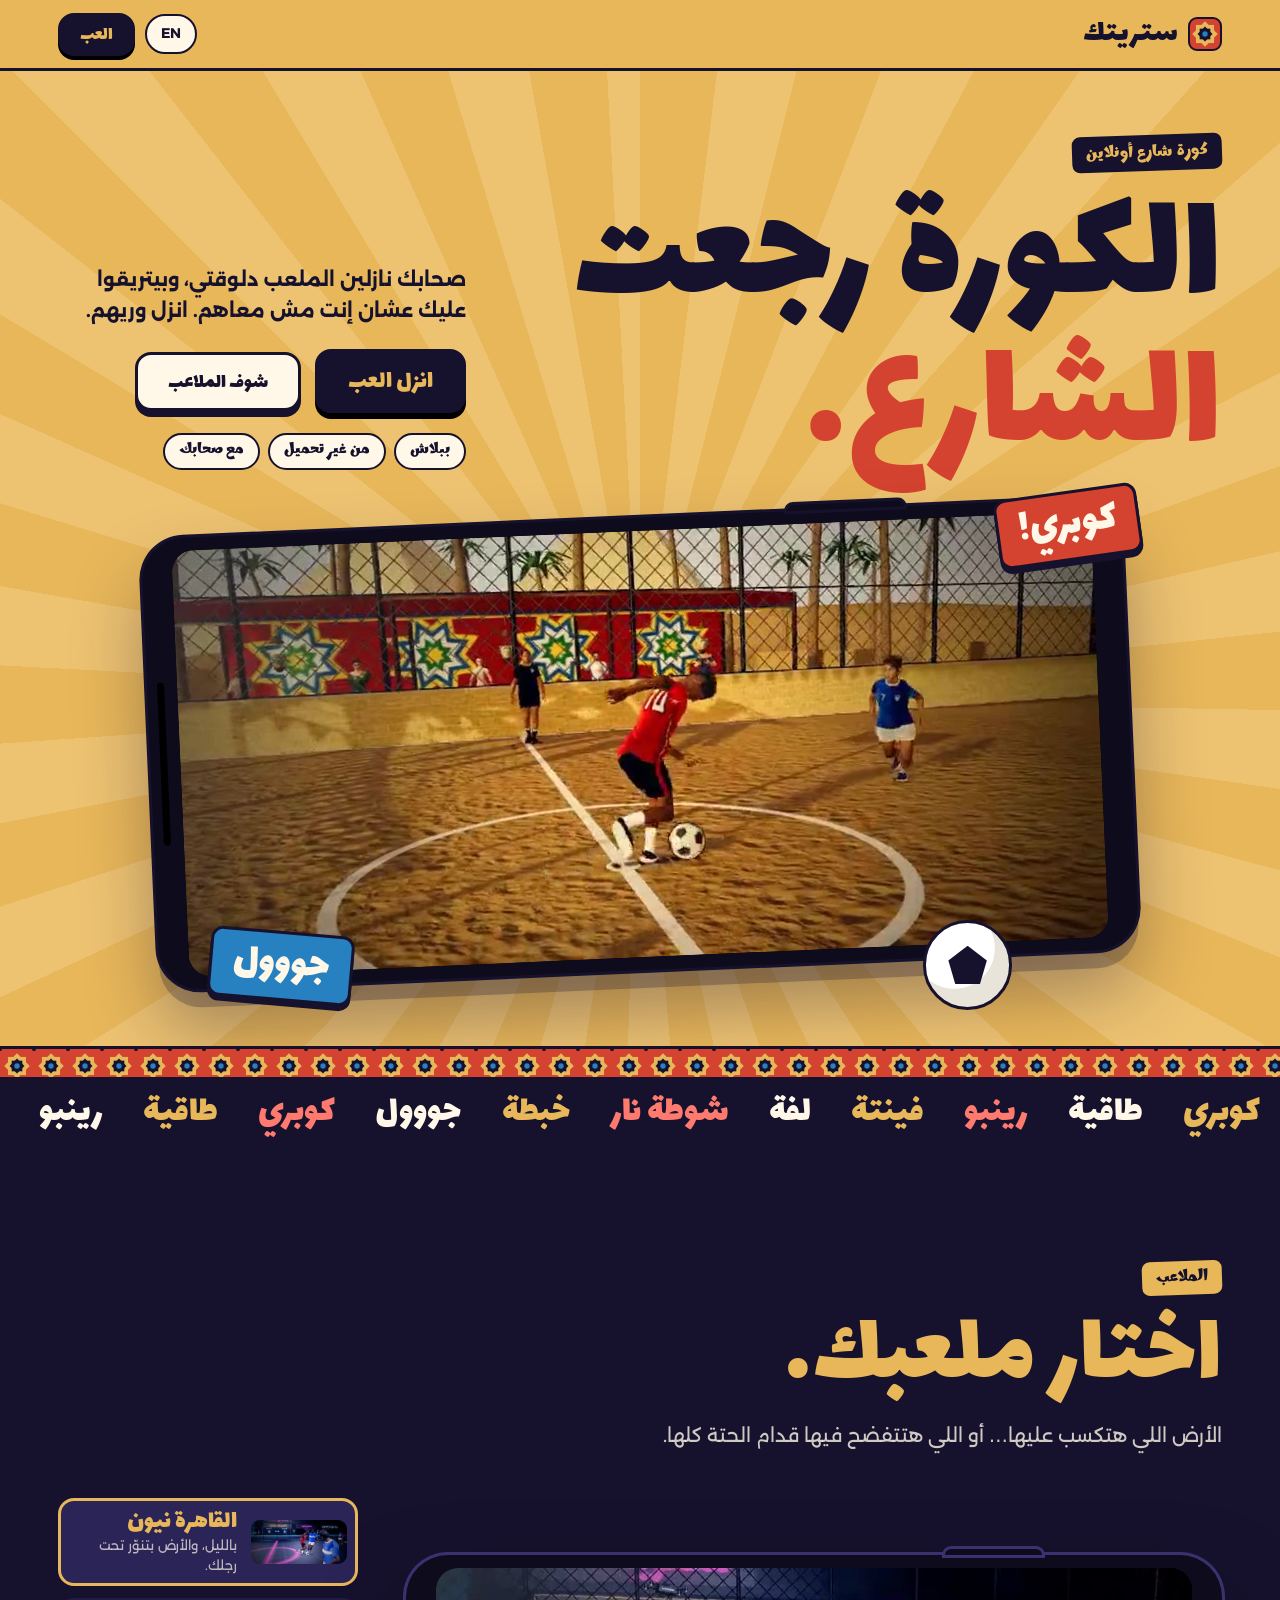
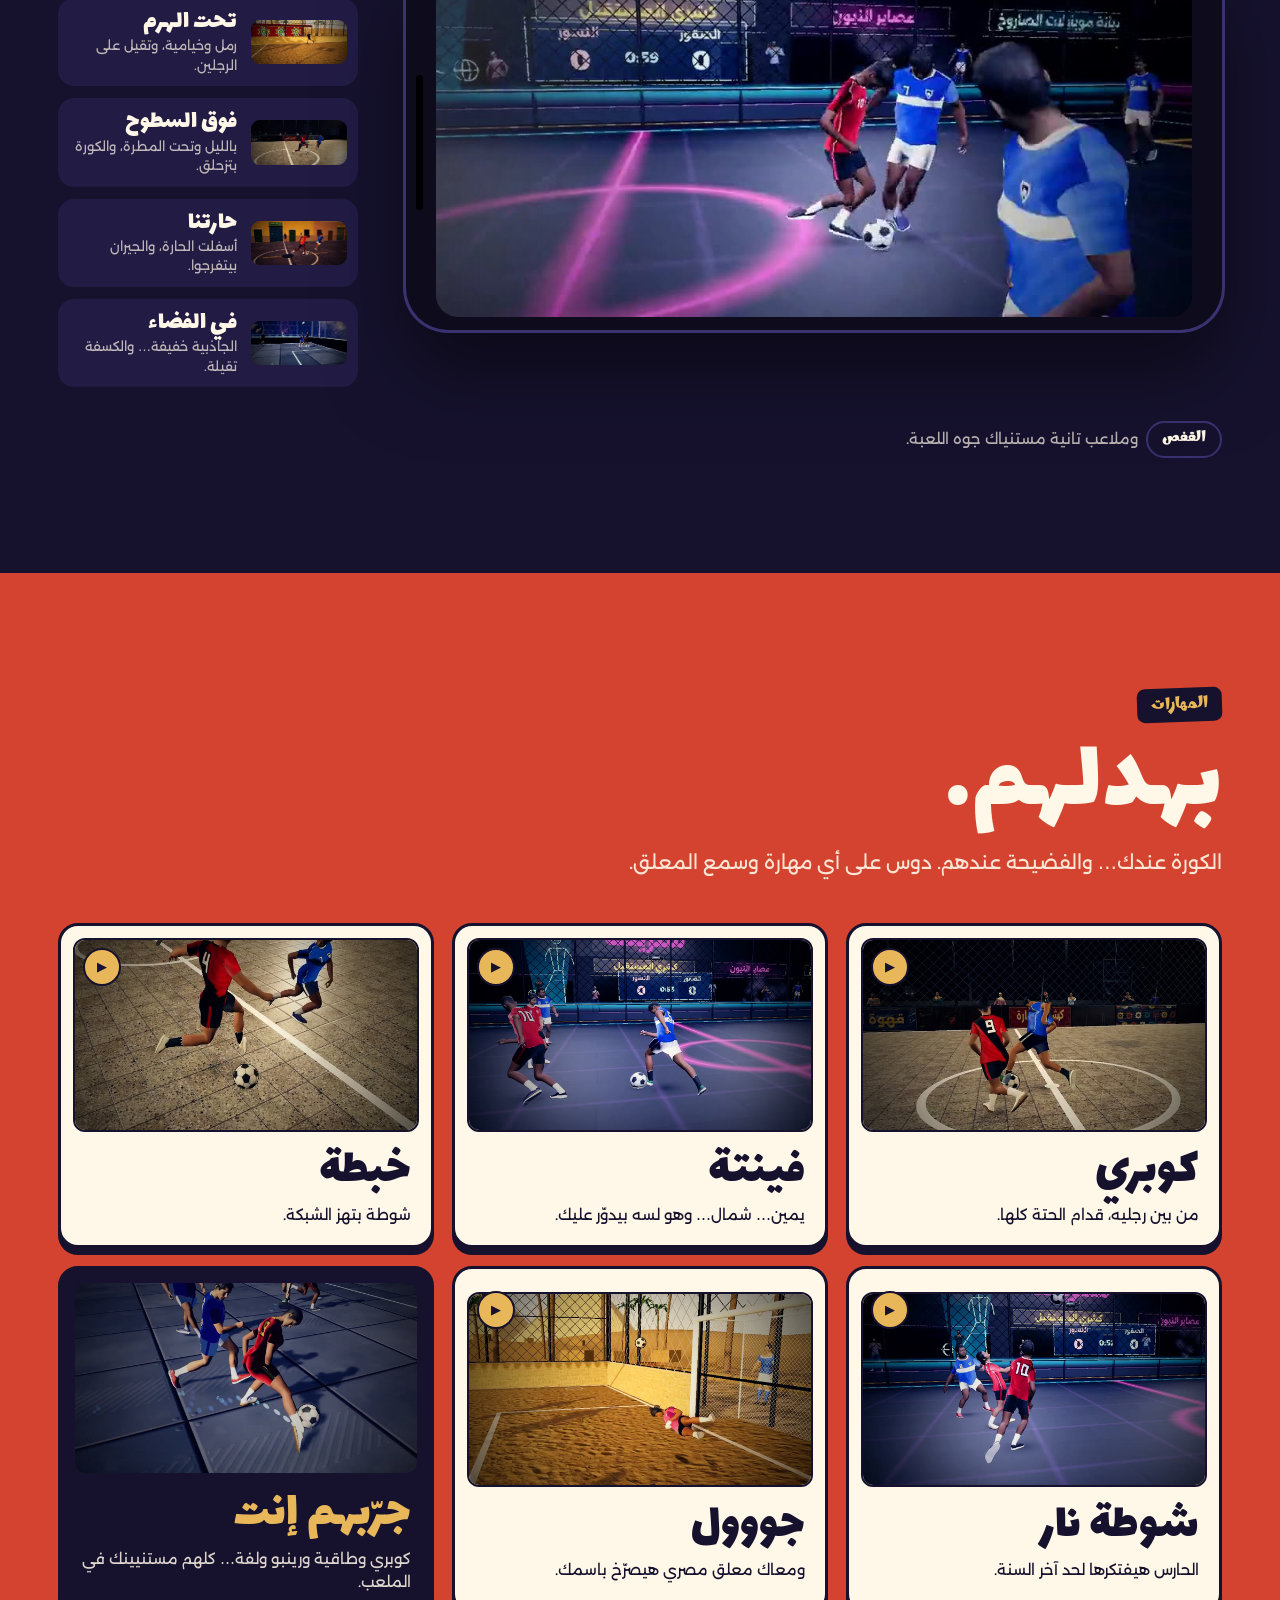
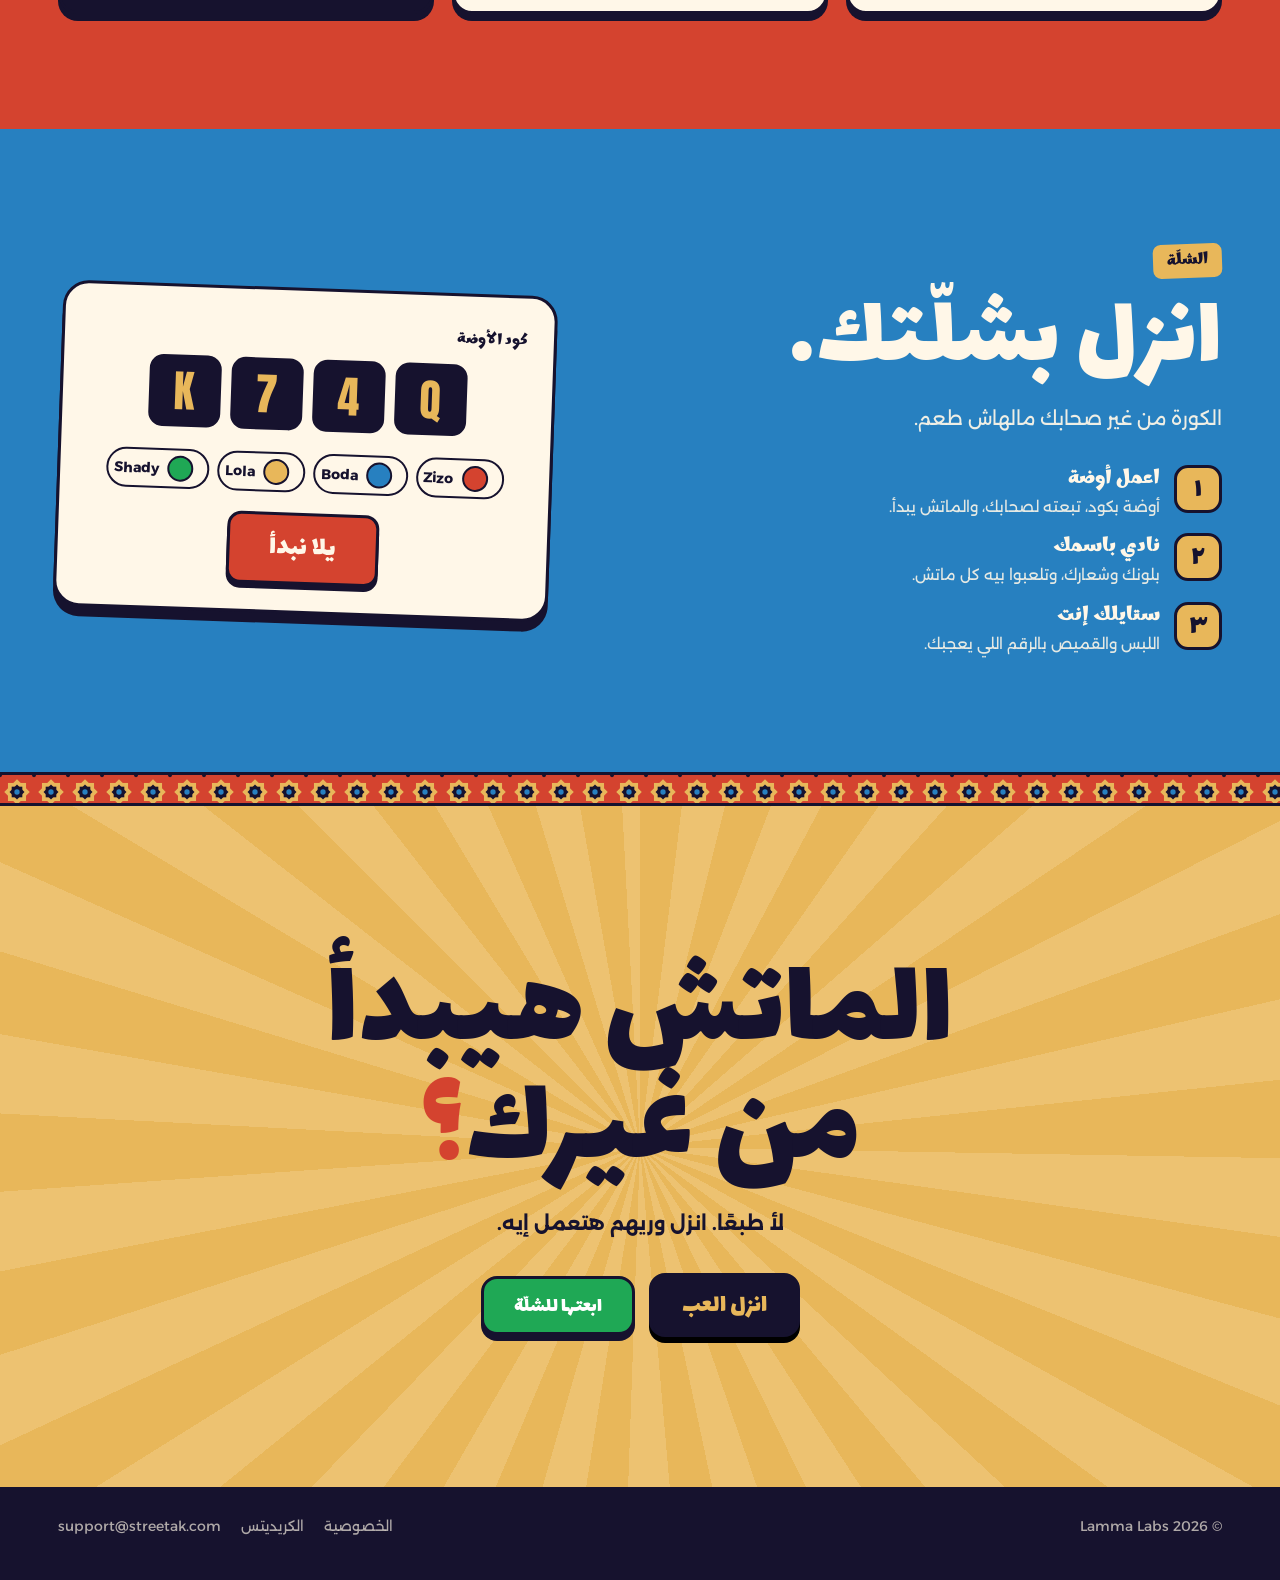
==== index.html @ cda604dd "streetak.com: new landing (street hype)" ====
<!doctype html>
<html lang="ar" dir="rtl">
<head>
<meta charset="utf-8">
<meta name="viewport" content="width=device-width, initial-scale=1, viewport-fit=cover">
<title>ستريتك — كورة الشارع</title>
<meta name="description" content="ستريتك: كورة شارع أونلاين مع صحابك. ببلاش، من غير تحميل. انزل العب.">
<meta name="theme-color" content="#e8b75a">
<meta property="og:title" content="ستريتك — الكورة رجعت الشارع">
<meta property="og:description" content="كورة شارع أونلاين مع صحابك. ببلاش، من غير تحميل.">
<link rel="icon" href="favicon.svg" type="image/svg+xml">
<link rel="apple-touch-icon" href="apple-touch-icon.png">
<link rel="manifest" href="site.webmanifest">
<link rel="canonical" href="https://streetak.com/">
<meta property="og:url" content="https://streetak.com/">
<meta property="og:type" content="website">
<meta property="og:image" content="https://streetak.com/assets/img/og.jpg">
<meta name="twitter:card" content="summary_large_image">

<style>
@font-face{font-family:Lalezar;font-display:swap;src:url(assets/fonts/lalezar-arabic-400-normal.woff2) format("woff2");unicode-range:U+0600-06FF,U+0750-077F,U+FB50-FDFF,U+FE70-FEFC}
@font-face{font-family:Lalezar;font-display:swap;src:url(assets/fonts/lalezar-latin-400-normal.woff2) format("woff2");unicode-range:U+0000-00FF}
@font-face{font-family:Marhey;font-weight:700;font-display:swap;src:url(assets/fonts/marhey-arabic-700-normal.woff2) format("woff2");unicode-range:U+0600-06FF,U+0750-077F,U+FB50-FDFF,U+FE70-FEFC}
@font-face{font-family:Marhey;font-weight:700;font-display:swap;src:url(assets/fonts/marhey-latin-700-normal.woff2) format("woff2");unicode-range:U+0000-00FF}
@font-face{font-family:Alexandria;font-weight:400;font-display:swap;src:url(assets/fonts/alexandria-arabic-400-normal.woff2) format("woff2");unicode-range:U+0600-06FF,U+0750-077F,U+FB50-FDFF,U+FE70-FEFC}
@font-face{font-family:Alexandria;font-weight:700;font-display:swap;src:url(assets/fonts/alexandria-arabic-700-normal.woff2) format("woff2");unicode-range:U+0600-06FF,U+0750-077F,U+FB50-FDFF,U+FE70-FEFC}
@font-face{font-family:Alexandria;font-weight:400;font-display:swap;src:url(assets/fonts/alexandria-latin-400-normal.woff2) format("woff2");unicode-range:U+0000-00FF}
@font-face{font-family:Alexandria;font-weight:700;font-display:swap;src:url(assets/fonts/alexandria-latin-700-normal.woff2) format("woff2");unicode-range:U+0000-00FF}
@font-face{font-family:Anton;font-display:swap;src:url(assets/fonts/anton-latin-400-normal.woff2) format("woff2");unicode-range:U+0000-00FF}

/* Layout: a street poster pasted on a khayamiya tent wall — sunburst yellow hero, colour-blocked bands, the game always shown landscape, the way it is played */
:root{
  --sun:#e8b75a;--sun2:#edc271;--ink:#16122e;--ink2:#221c45;--tent:#d4432f;--nile:#2780c0;--paper:#fff7e8;--leaf:#1fa855;
  --disp:"Lalezar",Impact,sans-serif;--body:"Alexandria",system-ui,sans-serif;--hand:"Marhey","Alexandria",sans-serif;
  --star:url("data:image/svg+xml,%3Csvg xmlns='http://www.w3.org/2000/svg' width='64' height='64' viewBox='0 0 64 64'%3E%3Crect width='64' height='64' fill='%23d4432f'/%3E%3Cg transform='translate(32 32)'%3E%3Crect x='-17' y='-17' width='34' height='34' fill='%23e8b75a'/%3E%3Crect x='-17' y='-17' width='34' height='34' fill='%23e8b75a' transform='rotate(45)'/%3E%3Crect x='-10' y='-10' width='20' height='20' fill='%2316122e'/%3E%3Crect x='-10' y='-10' width='20' height='20' fill='%2316122e' transform='rotate(45)'/%3E%3Ccircle r='5' fill='%232780c0'/%3E%3C/g%3E%3Cg fill='%2316122e'%3E%3Ccircle r='4'/%3E%3Ccircle cx='64' r='4'/%3E%3Ccircle cy='64' r='4'/%3E%3Ccircle cx='64' cy='64' r='4'/%3E%3C/g%3E%3C/svg%3E");
  color-scheme:light;
}
html[lang=en]{--disp:"Anton","Lalezar",Impact,sans-serif}
*{box-sizing:border-box}
html{scroll-behavior:smooth;-webkit-text-size-adjust:100%}
body{margin:0;background:var(--ink);color:var(--ink);font-family:var(--body);font-size:17px;line-height:1.65;overflow-x:hidden}
img,video{display:block;max-width:100%}
a{color:inherit;text-decoration:none}
button{font:inherit;color:inherit}
:focus-visible{outline:3px solid var(--nile);outline-offset:3px}
.wrap{width:100%;max-width:1200px;margin-inline:auto;padding-left:max(18px,env(safe-area-inset-left,0px));padding-right:max(18px,env(safe-area-inset-right,0px))}
.disp{font-family:var(--disp);font-weight:400;line-height:.92;margin:0;text-wrap:balance}
html[lang=en] .disp{text-transform:uppercase;line-height:.95}

/* chunky game buttons */
.btn{display:inline-flex;align-items:center;justify-content:center;gap:10px;font-family:var(--disp);font-size:26px;line-height:1;padding:17px 30px 15px;border-radius:16px;border:3px solid var(--ink);cursor:pointer;transition:transform .12s,box-shadow .12s;white-space:nowrap}
html[lang=en] .btn{text-transform:uppercase;letter-spacing:.03em;font-size:23px}
.btn:active{transform:translateY(5px)}
.b-ink{background:var(--ink);color:var(--sun);box-shadow:0 6px 0 #000}
.b-ink:active{box-shadow:0 1px 0 #000}
.b-sun{background:var(--sun);color:var(--ink);box-shadow:0 6px 0 var(--ink)}
.b-sun:active{box-shadow:0 1px 0 var(--ink)}
.b-paper{background:var(--paper);color:var(--ink);box-shadow:0 6px 0 var(--ink);font-size:21px}
.b-wa{background:var(--leaf);color:#fff;box-shadow:0 6px 0 var(--ink);font-size:21px}
.btn:hover{transform:translateY(-2px)}

/* nav */
body::before{content:"";position:fixed;inset:0 0 auto;height:env(safe-area-inset-top,0px);z-index:60;background:var(--sun)}
.nav{position:sticky;top:env(safe-area-inset-top,0px);z-index:50;background:var(--sun);border-bottom:3px solid var(--ink)}
.nav .wrap{display:flex;align-items:center;justify-content:space-between;height:68px;gap:12px}
.brand{display:flex;align-items:center;gap:10px;font-family:"Lalezar",var(--disp);font-size:32px;line-height:1;color:var(--ink)}
.brand i{width:34px;height:34px;border-radius:9px;background:var(--star) center/34px;border:2.5px solid var(--ink);display:block}
.navr{display:flex;align-items:center;gap:10px}
.lang{font-weight:700;font-size:14px;background:var(--paper);border:2.5px solid var(--ink);border-radius:999px;padding:6px 14px;cursor:pointer}
.nav .btn{font-size:20px;padding:10px 20px 9px;box-shadow:0 4px 0 #000;border-width:2.5px}

/* hero */
.hero{position:relative;overflow:hidden;background:var(--sun);padding-block:clamp(30px,5vw,64px) clamp(40px,6vw,80px)}
.hero::before{content:"";position:absolute;inset:-40%;background:repeating-conic-gradient(from 0deg at 50% 58%,var(--sun) 0 7deg,var(--sun2) 7deg 14deg);animation:spin 90s linear infinite;pointer-events:none}
@keyframes spin{to{transform:rotate(360deg)}}
.hero .wrap{position:relative}
.hero-top{display:flex;justify-content:space-between;align-items:flex-end;gap:24px;flex-wrap:wrap}
.kick{display:inline-block;font-family:var(--hand);font-size:16px;background:var(--ink);color:var(--sun);padding:4px 14px 6px;border-radius:8px;transform:rotate(-2deg);margin:0 0 16px}
h1.disp{font-size:clamp(68px,12.5vw,184px);color:var(--ink)}
h1 .l{display:block}
html[lang=en] h1.disp{font-size:clamp(56px,8.6vw,128px)}
h1 .l2{color:var(--tent);-webkit-text-stroke:0}
.side{max-width:24em;padding-bottom:12px}
.sub{font-size:clamp(17px,1.5vw,20px);margin:0 0 22px;font-weight:700}
.cta-row{display:flex;flex-wrap:wrap;gap:14px;align-items:center}
.chips{display:flex;flex-wrap:wrap;gap:8px;margin-top:20px}
.chips span{font-family:var(--hand);font-size:15px;border:2.5px solid var(--ink);border-radius:999px;padding:3px 14px 5px;background:var(--paper)}

/* landscape phone */
.phone{position:relative;background:#0d0b1c;border-radius:clamp(22px,3.4vw,42px);padding:clamp(8px,1.1vw,13px) clamp(16px,2.6vw,30px);box-shadow:0 0 0 3px var(--ink),0 18px 0 rgba(22,18,46,.25),0 40px 70px rgba(22,18,46,.35)}
.phone::before{content:"";position:absolute;inset-block:32%;inset-inline-end:clamp(5px,.9vw,10px);width:clamp(5px,.6vw,7px);border-radius:9px;background:#000}
.phone::after{content:"";position:absolute;top:-6px;inset-inline-start:22%;width:12%;height:6px;border-radius:6px 6px 0 0;background:#0d0b1c;box-shadow:0 0 0 3px var(--ink)}
.scr{position:relative;aspect-ratio:1280/592;border-radius:clamp(12px,1.8vw,22px);overflow:hidden;background:#000}
.scr img,.scr video{position:absolute;inset:0;width:100%;height:100%;object-fit:cover}
.scr::after{content:"";position:absolute;inset:0;background:linear-gradient(120deg,rgba(255,255,255,.16),transparent 35%);pointer-events:none}
.hero-phone{position:relative;margin-top:clamp(18px,3vw,36px);max-width:980px;margin-inline:auto}
.hero-phone .phone{transform:rotate(-2.5deg)}
.stk{position:absolute;z-index:3;font-family:var(--disp);line-height:1;padding:9px 20px 11px;border-radius:12px;border:3px solid var(--ink);box-shadow:0 5px 0 var(--ink);white-space:nowrap;font-size:clamp(24px,3.4vw,44px)}
html[lang=en] .stk{text-transform:uppercase;font-size:clamp(20px,2.8vw,36px)}
.stk.a{background:var(--tent);color:var(--paper);top:-6%;inset-inline-start:-1%;transform:rotate(-8deg)}
.stk.b{background:var(--nile);color:var(--paper);bottom:-7%;inset-inline-end:6%;transform:rotate(5deg)}
.ball{position:absolute;z-index:3;width:clamp(56px,7vw,96px);aspect-ratio:1;bottom:-9%;inset-inline-start:12%;border-radius:50%;border:3px solid var(--ink);background:radial-gradient(circle at 34% 30%,#fff 0 50%,#e9e4da 51%);animation:hop 1.6s cubic-bezier(.3,0,.5,1) infinite alternate}
.ball::after{content:"";position:absolute;inset:27%;background:var(--ink);clip-path:polygon(50% 0,100% 38%,82% 100%,18% 100%,0 38%)}
@keyframes hop{to{transform:translateY(-26px) rotate(160deg)}}

/* khayamiya band */
.tent{height:34px;background:var(--star) 0 0/34px 34px;border-block:3px solid var(--ink)}

/* ticker */
.ticker{background:var(--ink);color:var(--sun);overflow:hidden;white-space:nowrap}
.ticker .row{display:inline-flex;animation:mq 34s linear infinite;padding-block:12px}
.ticker span{font-family:var(--disp);font-size:clamp(26px,3vw,40px);line-height:1.1;padding-inline:20px}
html[lang=en] .ticker span{text-transform:uppercase}
.ticker span:nth-child(3n+2){color:var(--paper)}
.ticker span:nth-child(3n){color:#ff7a6e}
@keyframes mq{to{transform:translateX(50%)}}
html[dir=ltr] .ticker .row{animation-name:mqr}
@keyframes mqr{to{transform:translateX(-50%)}}

/* sections */
.sec{padding-block:clamp(64px,9vw,120px)}
.eyebrow{display:inline-block;font-family:var(--hand);font-size:16px;padding:3px 14px 5px;border-radius:8px;margin:0 0 14px;transform:rotate(-2deg)}
h2.disp{font-size:clamp(52px,8vw,112px)}
.lead{font-size:clamp(17px,1.5vw,20px);max-width:32em;margin:16px 0 0}

/* courts (switcher) */
.courts{background:var(--ink);color:var(--paper)}
.courts .eyebrow{background:var(--sun);color:var(--ink)}
.courts h2{color:var(--sun)}
.courts .lead{color:rgba(255,247,232,.8)}
.cgrid{display:grid;grid-template-columns:1fr 300px;gap:clamp(24px,4vw,48px);align-items:center;margin-top:46px}
.cgrid .phone{box-shadow:0 0 0 3px #3a3270,0 40px 80px rgba(0,0,0,.5)}
.cgrid .phone::after{box-shadow:0 0 0 3px #3a3270}
.tabs{display:grid;gap:12px}
.tab{display:grid;grid-template-columns:86px 1fr;gap:14px;align-items:center;text-align:start;background:var(--ink2);border:3px solid transparent;border-radius:16px;padding:10px;cursor:pointer;transition:border-color .15s,transform .15s}
.tab img{width:86px;aspect-ratio:1280/592;object-fit:cover;border-radius:9px}
.tab b{display:block;font-family:var(--disp);font-weight:400;font-size:26px;line-height:1.05;color:var(--paper)}
html[lang=en] .tab b{text-transform:uppercase;font-size:22px}
.tab span{display:block;font-size:13.5px;line-height:1.5;color:rgba(255,247,232,.7)}
.tab:hover{transform:translateX(-3px)}
.tab[aria-selected=true]{border-color:var(--sun);background:#2b2457}
.tab[aria-selected=true] b{color:var(--sun)}
.more{display:flex;flex-wrap:wrap;gap:8px;align-items:center;margin-top:34px;color:rgba(255,247,232,.7);font-size:15px}
.more span{font-family:var(--hand);font-size:15px;color:var(--paper);border:2px solid #3a3270;border-radius:999px;padding:3px 14px 5px}

/* skills */
.skills{background:var(--tent);color:var(--paper);position:relative;overflow:hidden}
.skills .eyebrow{background:var(--ink);color:var(--sun)}
.skills .lead{color:rgba(255,247,232,.9)}
.moves{display:grid;grid-template-columns:repeat(3,1fr);gap:18px;margin-top:44px}
.move{position:relative;text-align:start;background:var(--paper);color:var(--ink);border:3px solid var(--ink);border-radius:20px;padding:22px 22px 20px;cursor:pointer;box-shadow:0 7px 0 var(--ink);transition:transform .12s,box-shadow .12s}
.move:hover{transform:translateY(-3px)}
.move:active,.move.on{transform:translateY(5px);box-shadow:0 2px 0 var(--ink)}
.move b{display:block;font-family:var(--disp);font-weight:400;font-size:clamp(36px,4vw,54px);line-height:1}
html[lang=en] .move b{text-transform:uppercase}
.move span{display:block;margin-top:6px;font-size:15px;line-height:1.55}
.move .pl{position:absolute;top:16px;inset-inline-end:16px;width:38px;height:38px;border-radius:50%;border:2.5px solid var(--ink);background:var(--sun);display:grid;place-items:center;font-size:13px;font-style:normal}
.move.on .pl{background:var(--nile);color:#fff;animation:pulse .7s infinite}
.move.on{background:var(--sun)}
.mcta{background:var(--ink);color:var(--sun);display:block}
.mcta span{color:rgba(255,247,232,.85)}
@keyframes pulse{50%{transform:scale(1.15)}}

/* squad */
.squad{background:var(--nile);color:var(--paper)}
.squad .eyebrow{background:var(--sun);color:var(--ink)}
.squad h2{color:var(--paper)}
.squad .lead{color:rgba(255,247,232,.92)}
.sgrid{display:grid;grid-template-columns:1.1fr .9fr;gap:clamp(28px,5vw,70px);align-items:center}
.steps{display:grid;gap:14px;margin-top:30px}
.step{display:flex;gap:14px;align-items:flex-start}
.step em{flex:none;width:48px;height:48px;border-radius:14px;display:grid;place-items:center;font-style:normal;font-family:"Lalezar",var(--disp);font-size:28px;background:var(--sun);color:var(--ink);border:3px solid var(--ink)}
.step h3{margin:0;font-family:var(--hand);font-size:20px;line-height:1.4}
.step p{margin:2px 0 0;font-size:15px;color:rgba(255,247,232,.88)}
.room{background:var(--paper);color:var(--ink);border:3px solid var(--ink);border-radius:26px;padding:26px;box-shadow:0 10px 0 var(--ink);transform:rotate(2deg)}
.room small{font-family:var(--hand);font-size:15px}
.code{display:flex;gap:10px;margin:12px 0 22px;direction:ltr;justify-content:center}
.code b{width:clamp(52px,7vw,72px);aspect-ratio:1;display:grid;place-items:center;border-radius:14px;background:var(--ink);color:var(--sun);font-family:"Anton",Impact,sans-serif;font-weight:400;font-size:clamp(30px,4vw,44px)}
.who{display:flex;gap:8px;flex-wrap:wrap;justify-content:center}
.who span{display:flex;align-items:center;gap:8px;border:2.5px solid var(--ink);padding:5px 14px 5px 6px;border-radius:999px;font-size:14px;font-weight:700}
.who i{width:26px;height:26px;border-radius:50%;display:block;border:2px solid var(--ink)}
.who span:nth-child(1) i{background:var(--tent)}.who span:nth-child(2) i{background:var(--nile)}.who span:nth-child(3) i{background:var(--sun)}.who span:nth-child(4) i{background:var(--leaf)}
.room .go{display:flex;justify-content:center;margin-top:20px}
.room .go div{font-family:var(--disp);font-size:28px;background:var(--tent);color:var(--paper);border:3px solid var(--ink);border-radius:14px;padding:10px 40px 9px;box-shadow:0 5px 0 var(--ink)}
html[lang=en] .room .go div{text-transform:uppercase}

/* final */
.final{position:relative;overflow:hidden;background:var(--sun);text-align:center;padding-block:clamp(80px,12vw,150px)}
.final::before{content:"";position:absolute;inset:-50%;background:repeating-conic-gradient(from 0deg at 50% 50%,var(--sun) 0 7deg,var(--sun2) 7deg 14deg);pointer-events:none}
.final .wrap{position:relative}
.final h2.disp{font-size:clamp(58px,10vw,150px)}
.final h2 .q{color:var(--tent)}
.final .lead{margin-inline:auto;font-weight:700}
.final .cta-row{justify-content:center;margin-top:34px}
footer{background:var(--ink);color:rgba(255,247,232,.66);font-size:14px;padding-block:28px 42px}
footer .wrap{display:flex;flex-wrap:wrap;gap:12px 28px;justify-content:space-between;align-items:center}
footer nav{display:flex;gap:20px;flex-wrap:wrap}
footer a:hover{color:var(--paper)}

@media (max-width:900px){
  .cgrid{grid-template-columns:1fr}
  .tabs{grid-template-columns:repeat(3,1fr)}
  .tab{grid-template-columns:1fr;text-align:center;padding:8px}
  .tab img{width:100%}
  .tab span{display:none}
  .tab b{font-size:21px}
  .sgrid{grid-template-columns:1fr}
  .moves{grid-template-columns:1fr 1fr}
}
@media (max-width:600px){
  .nav .btn{font-size:18px;padding:9px 16px 8px}
  .brand{font-size:28px}
  h1.disp{font-size:clamp(60px,19vw,100px)}
  .btn{font-size:23px}
  .moves{grid-template-columns:1fr 1fr;gap:12px}
  .move{padding:16px 14px 14px;border-radius:16px}
  .move b{font-size:32px}
  .move span{font-size:13px}
  .move .pl{width:30px;height:30px;top:12px;inset-inline-end:12px;font-size:11px}
  html[lang=en] h1.disp{font-size:clamp(48px,13vw,80px)}
  .tab b{font-size:17px}
  .stk.a{top:-14%}
  .stk.b{bottom:-16%}
  .ball{bottom:-16%}
  .hero{padding-bottom:64px}
}

.move{padding:12px 12px 18px;overflow:hidden}
.move .th{display:block;width:100%;aspect-ratio:16/9;object-fit:cover;border-radius:12px;border:2.5px solid var(--ink);margin-bottom:14px}
.move b,.move span{padding-inline:8px}
.move .pl{top:22px;inset-inline-end:22px}
.mcta .th{opacity:.85}
.tabs{grid-template-columns:1fr}
.tab{padding:8px;grid-template-columns:96px 1fr}
.tab img{width:96px}
.tab span{font-size:13px}
@media (max-width:900px){.tabs{display:flex;overflow-x:auto;gap:10px;padding-bottom:6px;scroll-snap-type:x mandatory}.tab{flex:0 0 140px;scroll-snap-align:start;grid-template-columns:1fr}.tab img{width:100%}}
@media (max-width:600px){.move{padding:8px 8px 12px}.move .th{border-radius:9px;margin-bottom:8px}.move b,.move span{padding-inline:4px}.move .pl{top:14px;inset-inline-end:14px}.tab{flex-basis:120px}}
@media (prefers-reduced-motion:reduce){*{animation:none!important;transition:none!important}}
</style>
</head>
<body>

<header class="nav">
  <div class="wrap">
    <a class="brand" href="#top"><i aria-hidden="true"></i><span>ستريتك</span></a>
    <div class="navr">
      <button class="lang" id="lang" type="button">EN</button>
      <a class="btn b-ink" href="https://play.streetak.com" data-t="navGo">العب</a>
    </div>
  </div>
</header>

<main id="top">
<section class="hero">
  <div class="wrap">
    <div class="hero-top">
      <div>
        <p class="kick" data-t="kick">كورة شارع أونلاين</p>
        <h1 class="disp"><span class="l" data-t="h1a">الكورة رجعت</span><span class="l l2" data-t="h1b">الشارع.</span></h1>
      </div>
      <div class="side">
        <p class="sub" data-t="sub">صحابك نازلين الملعب دلوقتي، وبيتريقوا عليك عشان إنت مش معاهم. انزل وريهم.</p>
        <div class="cta-row">
          <a class="btn b-ink" href="https://play.streetak.com" data-t="cta">انزل العب</a>
          <a class="btn b-paper" href="#courts" data-t="cta3">شوف الملاعب</a>
        </div>
        <div class="chips"><span data-t="c1">ببلاش</span><span data-t="c2">من غير تحميل</span><span data-t="c3">مع صحابك</span></div>
      </div>
    </div>
    <div class="hero-phone" aria-hidden="true">
      <div class="phone"><div class="scr"><img src="assets/img/hero.jpg" alt=""><video id="hv" muted loop playsinline autoplay preload="auto" poster="assets/img/hero.jpg" src="assets/video/hero.mp4"></video></div></div>
      <span class="stk a" data-t="st1">كوبري!</span>
      <span class="stk b" data-t="st2">جووول</span>
      <i class="ball"></i>
    </div>
  </div>
</section>
<div class="tent" aria-hidden="true"></div>
<div class="ticker" aria-hidden="true"><div class="row" id="tk"></div></div>

<section class="sec courts" id="courts">
  <div class="wrap">
    <p class="eyebrow" data-t="cK">الملاعب</p>
    <h2 class="disp" data-t="cH">اختار ملعبك.</h2>
    <p class="lead" data-t="cL">الأرض اللي هتكسب عليها… أو اللي هتتفضح فيها قدام الحتة كلها.</p>
    <div class="cgrid">
      <div class="phone"><div class="scr"><img id="cimg" src="assets/img/neon.jpg" alt=""><video id="cv" muted loop playsinline preload="metadata" poster="assets/img/neon.jpg" src="assets/video/neon.mp4"></video></div></div>
      <div class="tabs" role="tablist">
        <button class="tab" role="tab" aria-selected="true" data-c="neon" type="button"><img src="assets/img/neon.jpg" alt=""><div><b data-t="t2">القاهرة نيون</b><span data-t="t2p">بالليل، والأرض بتنوّر تحت رجلك.</span></div></button>
        <button class="tab" role="tab" aria-selected="false" data-c="sand" type="button"><img src="assets/img/sand.jpg" alt=""><div><b data-t="t1">تحت الهرم</b><span data-t="t1p">رمل وخيامية، وتقيل على الرجلين.</span></div></button>
        <button class="tab" role="tab" aria-selected="false" data-c="roof" type="button"><img src="assets/img/roof.jpg" alt=""><div><b data-t="n1">فوق السطوح</b><span data-t="t4p">بالليل وتحت المطرة، والكورة بتزحلق.</span></div></button>
        <button class="tab" role="tab" aria-selected="false" data-c="hara" type="button"><img src="assets/img/hara.jpg" alt=""><div><b data-t="n2">حارتنا</b><span data-t="t5p">أسفلت الحارة، والجيران بيتفرجوا.</span></div></button>
        <button class="tab" role="tab" aria-selected="false" data-c="space" type="button"><img src="assets/img/space.jpg" alt=""><div><b data-t="t3">في الفضاء</b><span data-t="t3p">الجاذبية خفيفة… والكسفة تقيلة.</span></div></button>
      </div>
    </div>
    <div class="more"><span data-t="n4">القفص</span><em style="font-style:normal" data-t="nMore">وملاعب تانية مستنياك جوه اللعبة.</em></div>
  </div>
</section>

<section class="sec skills" id="skills">
  <div class="wrap">
    <p class="eyebrow" data-t="sK">المهارات</p>
    <h2 class="disp" data-t="sH">بهدلهم.</h2>
    <p class="lead" data-t="sL">الكورة عندك… والفضيحة عندهم. دوس على أي مهارة وسمع المعلق.</p>
    <div class="moves">
      <button class="move" type="button" data-audio="assets/audio/kobri_0.mp3"><img class="th" src="assets/img/sk/kobri.jpg" alt="" loading="lazy"><i class="pl">▶</i><b data-t="m1">كوبري</b><span data-t="m1p">من بين رجليه، قدام الحتة كلها.</span></button>
      <button class="move" type="button" data-audio="assets/audio/stepover_0.mp3"><img class="th" src="assets/img/sk/finta.jpg" alt="" loading="lazy"><i class="pl">▶</i><b data-t="m2">فينتة</b><span data-t="m2p">يمين… شمال… وهو لسه بيدوّر عليك.</span></button>
      <button class="move" type="button" data-audio="assets/audio/khabta_0.mp3"><img class="th" src="assets/img/sk/khabta.jpg" alt="" loading="lazy"><i class="pl">▶</i><b data-t="m3">خبطة</b><span data-t="m3p">شوطة بتهز الشبكة.</span></button>
      <button class="move" type="button" data-audio="assets/audio/khabta_1.mp3"><img class="th" src="assets/img/sk/rocket.jpg" alt="" loading="lazy"><i class="pl">▶</i><b data-t="m4">شوطة نار</b><span data-t="m4p">الحارس هيفتكرها لحد آخر السنة.</span></button>
      <button class="move" type="button" data-audio="assets/audio/goal_us_0.mp3"><img class="th" src="assets/img/sk/goal.jpg" alt="" loading="lazy"><i class="pl">▶</i><b data-t="m6">جووول</b><span data-t="m6p">ومعاك معلق مصري هيصرّخ باسمك.</span></button>
      <a class="move mcta" href="https://play.streetak.com"><img class="th" src="assets/img/sk/try.jpg" alt="" loading="lazy"><b data-t="m5">جرّبهم إنت</b><span data-t="m5p">كوبري وطاقية ورينبو ولفة… كلهم مستنيينك في الملعب.</span></a>
    </div>
  </div>
</section>

<section class="sec squad" id="squad">
  <div class="wrap sgrid">
    <div>
      <p class="eyebrow" data-t="qK">الشلّة</p>
      <h2 class="disp" data-t="qH">انزل بشلّتك.</h2>
      <p class="lead" data-t="qL">الكورة من غير صحابك مالهاش طعم.</p>
      <div class="steps">
        <div class="step"><em>١</em><div><h3 data-t="f1">اعمل أوضة</h3><p data-t="f1p">أوضة بكود، تبعته لصحابك، والماتش يبدأ.</p></div></div>
        <div class="step"><em>٢</em><div><h3 data-t="f2">نادي باسمك</h3><p data-t="f2p">بلونك وشعارك، وتلعبوا بيه كل ماتش.</p></div></div>
        <div class="step"><em>٣</em><div><h3 data-t="f3">ستايلك إنت</h3><p data-t="f3p">اللبس والقميص بالرقم اللي يعجبك.</p></div></div>
      </div>
    </div>
    <div class="room" aria-hidden="true">
      <small data-t="rm">كود الأوضة</small>
      <div class="code"><b>K</b><b>7</b><b>4</b><b>Q</b></div>
      <div class="who"><span><i></i>Zizo</span><span><i></i>Boda</span><span><i></i>Lola</span><span><i></i>Shady</span></div>
      <div class="go"><div data-t="rmGo">يلا نبدأ</div></div>
    </div>
  </div>
</section>

<div class="tent" aria-hidden="true"></div>
<section class="final" id="go">
  <div class="wrap">
    <h2 class="disp"><span data-t="fa">الماتش هيبدأ</span><br><span data-t="fb">من غيرك</span><span class="q">؟</span></h2>
    <p class="lead" data-t="fl">لأ طبعًا. انزل وريهم هتعمل إيه.</p>
    <div class="cta-row">
      <a class="btn b-ink" href="https://play.streetak.com" data-t="cta2">انزل العب</a>
      <a class="btn b-wa" id="wa" href="#" target="_blank" rel="noopener" data-t="wa">ابعتها للشلّة</a>
    </div>
  </div>
</section>
</main>

<footer>
  <div class="wrap">
    <div>© 2026 Lamma Labs</div>
    <nav><a href="https://play.streetak.com/privacy.html" data-t="priv">الخصوصية</a><a href="credits.html" data-t="cred">الكريديتس</a><span>support@streetak.com</span></nav>
  </div>
</footer>

<script>
(function(){
var d=document.documentElement;d.lang='ar';d.dir='rtl';
var T={ar:{},en:{navGo:'Play',kick:'Online street football',h1a:'Football is back',h1b:'on the street.',sub:'Your crew is on the pitch right now, roasting you for not showing up. Go shut them up.',cta:'Play now',cta3:'See the courts',c1:'Free',c2:'No download',c3:'With your crew',st1:'Nutmeg!',st2:'GOAL',
cK:'Courts',cH:'Pick your pitch.',cL:'The ground you will win on… or the one you will get embarrassed on, in front of the whole block.',t1:'Under the pyramids',t1p:'Sand and tent fabric. Heavy legs.',t2:'Neon Cairo',t2p:'At night, the floor glows under your feet.',t3:'In space',t3p:'Gravity is light. The shame is heavy.',t4p:'At night in the rain, the ball skids.',t5p:'Alley asphalt, the neighbours watching.',n1:'On the rooftop',n2:'Our alley',n4:'The cage',nMore:'And more courts waiting inside the game.',
sK:'Skills',sH:'Embarrass them.',sL:'The ball is yours… the shame is theirs. Tap a move and hear the commentator.',m1:'Nutmeg',m1p:'Through his legs, in front of the whole block.',m2:'Stepover',m2p:'Left… right… and he is still looking for you.',m3:'Strike',m3p:'A shot that shakes the net.',m4:'Rocket',m4p:'The keeper will remember it till the end of the year.',m5:'Try them yourself',m5p:'Nutmegs, chips, rainbows, spins… all waiting for you on the pitch.',m6:'GOAL',m6p:'And an Egyptian commentator screaming your name.',
qK:'The crew',qH:'Roll with your squad.',qL:'Football without your friends has no taste.',f1:'Make a room',f1p:'A room with a code. Send it to your friends and the match starts.',f2:'A club with your name',f2p:'Your colours, your crest, every match.',f3:'Your own style',f3p:'Kits and numbers you pick yourself.',rm:'Room code',rmGo:'Let\'s go',
fa:'The match starts',fb:'without you',fl:'No way. Come show them what you got.',cta2:'Play now',wa:'Send it to the crew',priv:'Privacy',cred:'Credits'}};
var WA={ar:'أنا في ستريتك ومستنيك في الملعب… لو قدّها انزل: https://play.streetak.com',en:'I am on Streetak waiting for you on the pitch… if you dare: https://play.streetak.com'};
var nodes=[].slice.call(document.querySelectorAll('[data-t]'));
nodes.forEach(function(n){T.ar[n.dataset.t]=n.innerHTML});
var SK={ar:['كوبري','طاقية','رينبو','فينتة','لفة','شوطة نار','خبطة','جووول'],en:['Nutmeg','Chip','Rainbow','Stepover','Spin','Rocket','Strike','Goal']};
function ticker(l){var h='';for(var r=0;r<4;r++)SK[l].forEach(function(s){h+='<span>'+s+'</span>'});document.getElementById('tk').innerHTML=h}
function setLang(l){d.lang=l;d.dir=l==='ar'?'rtl':'ltr';
  nodes.forEach(function(n){var v=T[l][n.dataset.t];if(v!=null)n.innerHTML=v});
  ticker(l);document.getElementById('lang').textContent=l==='ar'?'EN':'عربي';
  document.getElementById('wa').href='https://wa.me/?text='+encodeURIComponent(WA[l]);
  document.title=l==='ar'?'ستريتك — كورة الشارع':'Streetak — Street Football';
  try{localStorage.setItem('stk_lang',l)}catch(e){}}
var start='ar';try{start=localStorage.getItem('stk_lang')||'ar'}catch(e){}
try{if(new URLSearchParams(location.search).get('lang')==='en')start='en'}catch(e){}
setLang(start==='en'?'en':'ar');
document.getElementById('lang').addEventListener('click',function(){setLang(d.lang==='ar'?'en':'ar')});

var reduce=window.matchMedia&&matchMedia('(prefers-reduced-motion: reduce)').matches;
function play(v){if(reduce)return;v.muted=true;var p=v.play();if(p&&p.catch)p.catch(function(){})}
var hv=document.getElementById('hv'),cv=document.getElementById('cv');
[hv,cv].forEach(function(v){v.muted=true;v.addEventListener('canplay',function(){if(v.dataset.want!=='0')play(v)})});
if(reduce){hv.removeAttribute('autoplay');hv.pause()}
play(hv);
/* play the visible one, pause the hidden one */
if('IntersectionObserver' in window){var io=new IntersectionObserver(function(es){es.forEach(function(e){var v=e.target;v.dataset.want=e.isIntersecting?'1':'0';if(e.isIntersecting)play(v);else v.pause()})},{threshold:.15});io.observe(hv);io.observe(cv)}else play(cv);
['pointerdown','touchstart','scroll'].forEach(function(ev){addEventListener(ev,function(){[hv,cv].forEach(function(v){if(v.paused&&v.dataset.want!=='0')play(v)})},{once:true,passive:true})});

/* court switcher */
var tabs=[].slice.call(document.querySelectorAll('.tab')),cimg=document.getElementById('cimg');
tabs.forEach(function(t){t.addEventListener('click',function(){var c=t.dataset.c;
  tabs.forEach(function(x){x.setAttribute('aria-selected',x===t?'true':'false')});
  cimg.src='assets/img/'+c+'.jpg';cv.poster='assets/img/'+c+'.jpg';cv.src='assets/video/'+c+'.mp4';cv.load();cv.dataset.want='1';play(cv)})});

/* soundboard */
var cur=null,curB=null;
document.querySelectorAll('.move').forEach(function(b){b.addEventListener('click',function(){
  var same=curB===b;if(cur){cur.pause();cur=null}if(curB){curB.classList.remove('on');curB=null}
  if(same||!b.dataset.audio)return;
  var a=new Audio(b.dataset.audio);cur=a;curB=b;b.classList.add('on');
  a.addEventListener('ended',function(){b.classList.remove('on');cur=null;curB=null});
  a.play().catch(function(){b.classList.remove('on')})})});
})();
</script>

</body>
</html>
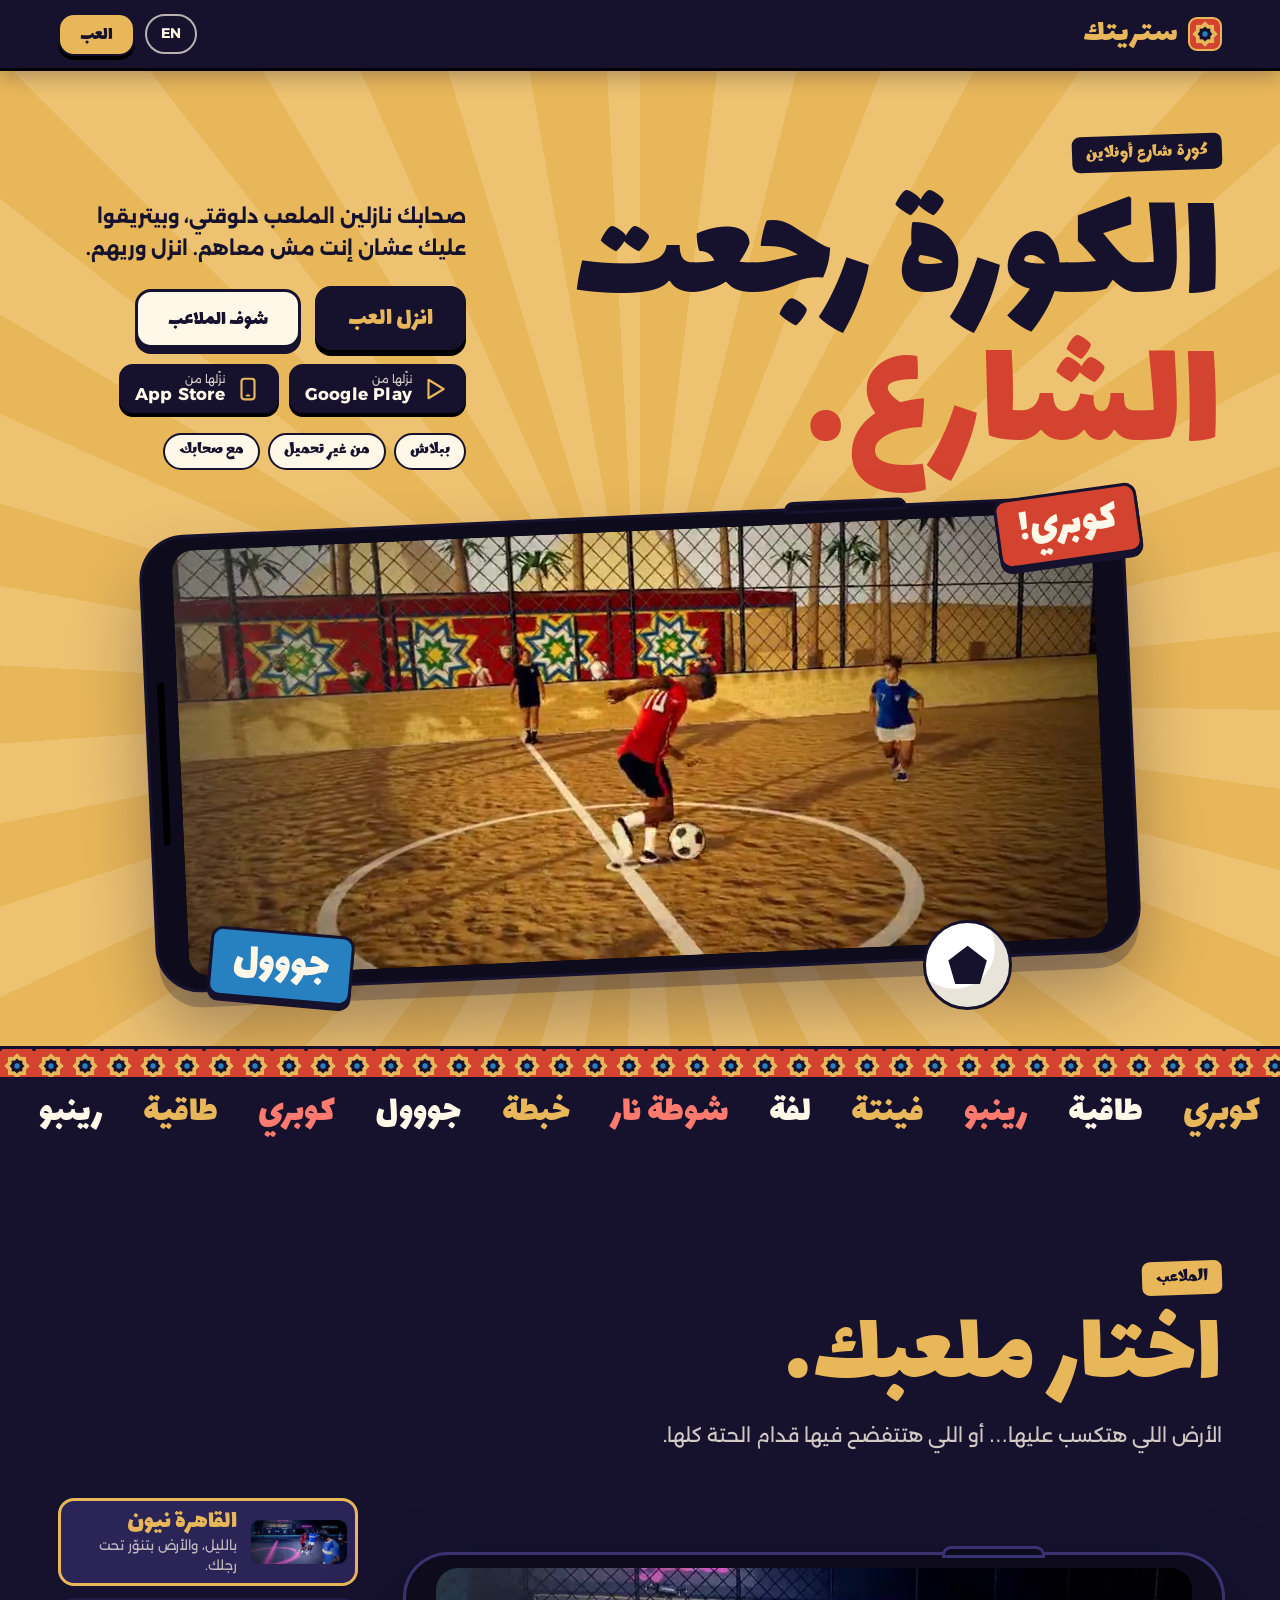
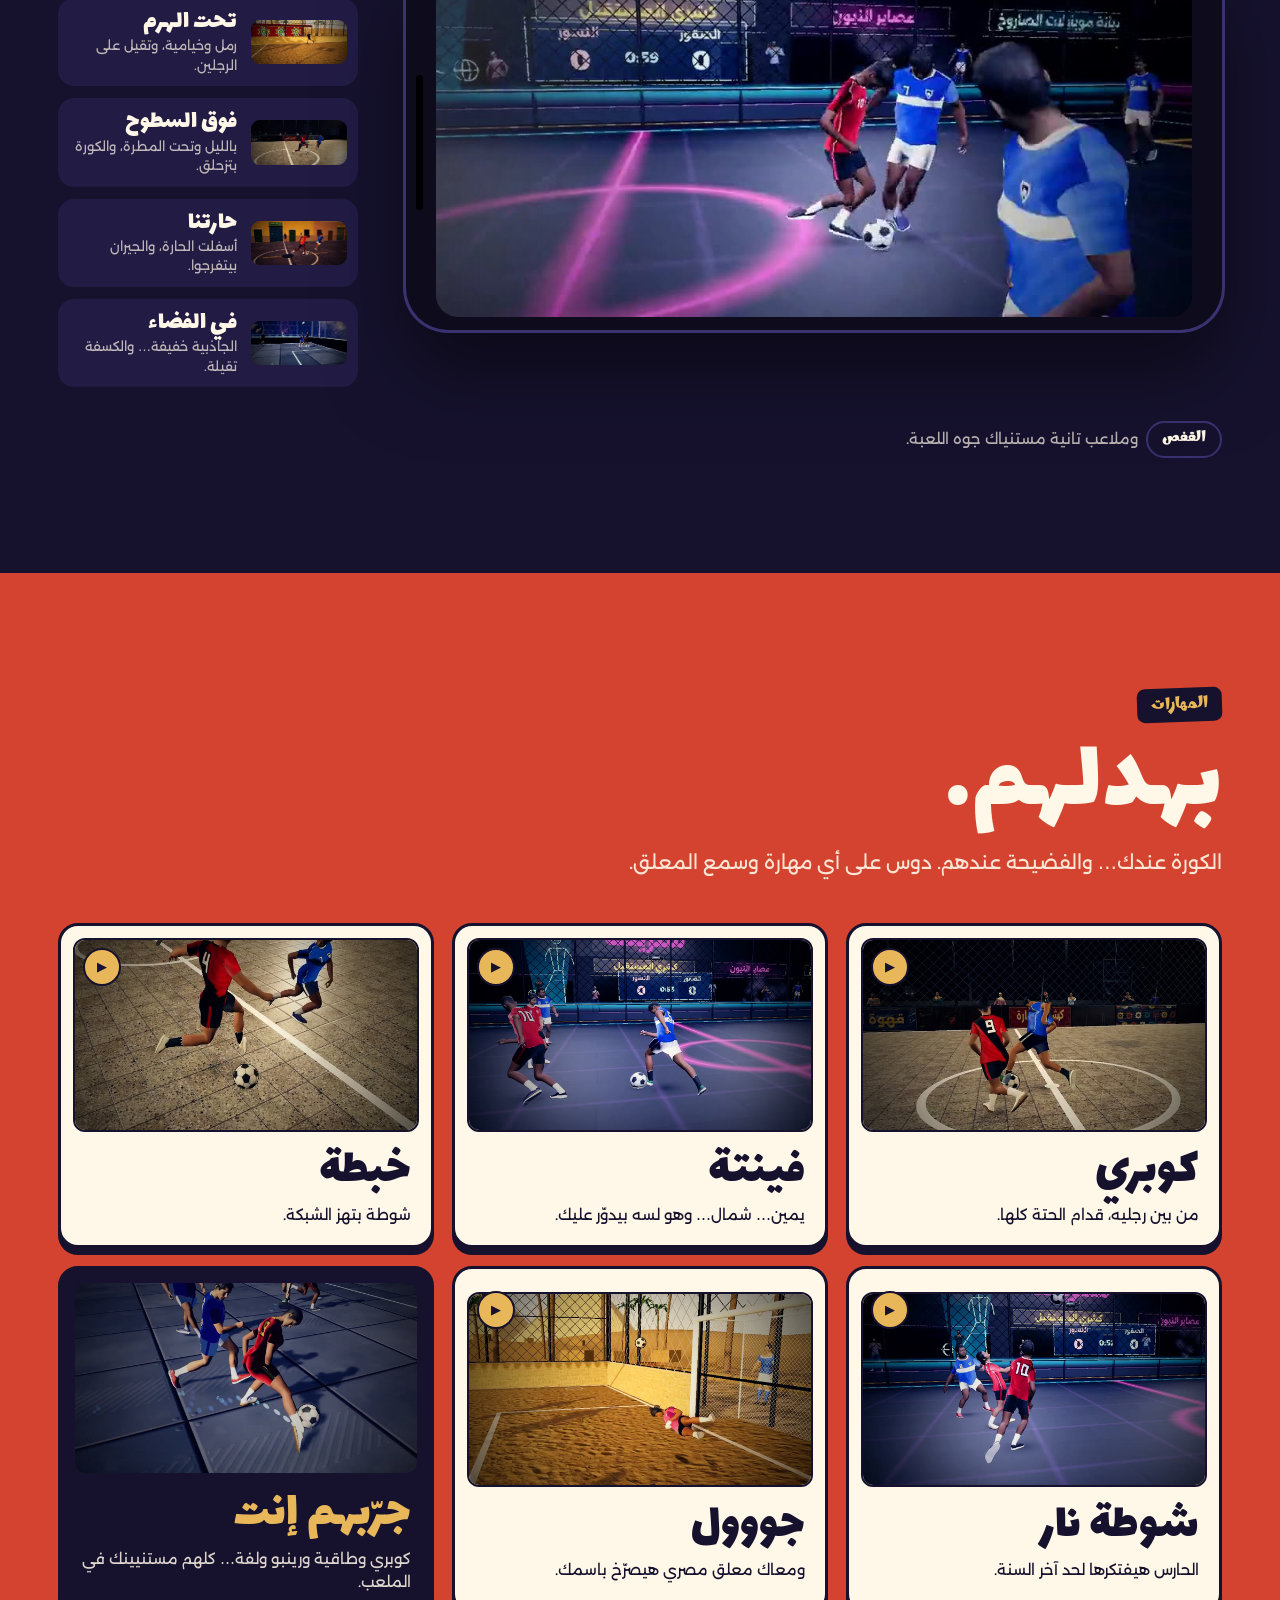
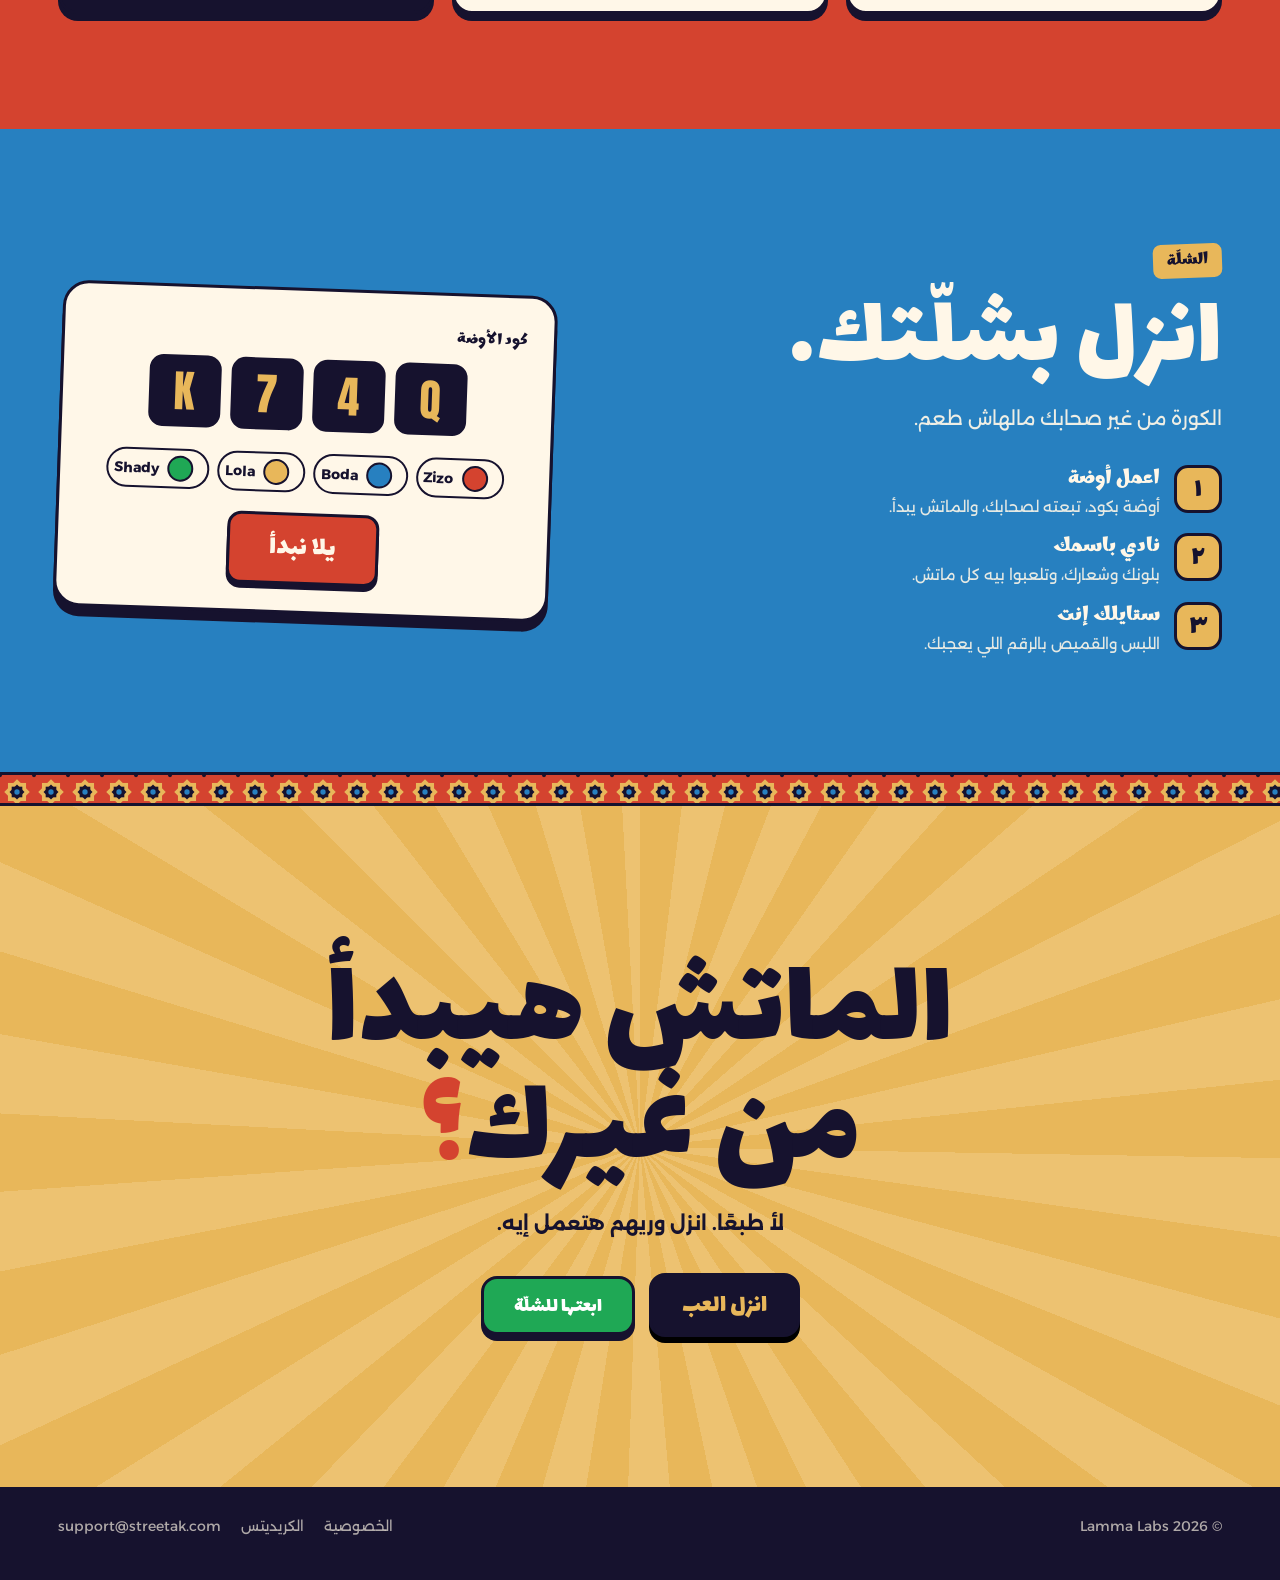
==== commit 3ca2fb4b: "streetak.com: dark header, Google Play and App Store buttons in the hero" ====
--- a/index.html
+++ b/index.html
@@ -5,7 +5,7 @@
 <meta name="viewport" content="width=device-width, initial-scale=1, viewport-fit=cover">
 <title>ستريتك — كورة الشارع</title>
 <meta name="description" content="ستريتك: كورة شارع أونلاين مع صحابك. ببلاش، من غير تحميل. انزل العب.">
-<meta name="theme-color" content="#e8b75a">
+<meta name="theme-color" content="#16122e">
 <meta property="og:title" content="ستريتك — الكورة رجعت الشارع">
 <meta property="og:description" content="كورة شارع أونلاين مع صحابك. ببلاش، من غير تحميل.">
 <link rel="icon" href="favicon.svg" type="image/svg+xml">
@@ -68,6 +68,24 @@
 .navr{display:flex;align-items:center;gap:10px}
 .lang{font-weight:700;font-size:14px;background:var(--paper);border:2.5px solid var(--ink);border-radius:999px;padding:6px 14px;cursor:pointer}
 .nav .btn{font-size:20px;padding:10px 20px 9px;box-shadow:0 4px 0 #000;border-width:2.5px}
+
+/* nav: dark bar over the sunny hero (founder, 29 Oct) */
+body::before{background:var(--ink)}
+.nav{background:var(--ink);border-bottom:3px solid #000;box-shadow:0 6px 18px rgba(22,18,46,.28)}
+.brand{color:var(--sun)}
+.brand i{border-color:var(--sun)}
+.lang{background:transparent;color:var(--paper);border-color:rgba(255,247,232,.7)}
+.lang:hover{background:var(--ink2)}
+.nav .b-ink{background:var(--sun);color:var(--ink);box-shadow:0 4px 0 #000}
+
+/* store buttons in the hero (founder, 29 Oct) */
+.stores{display:flex;flex-wrap:wrap;gap:10px;margin-top:14px}
+.store{display:inline-flex;align-items:center;gap:10px;background:var(--ink);color:var(--paper);border:2.5px solid var(--ink);border-radius:14px;padding:7px 16px 7px 14px;box-shadow:0 4px 0 #000;text-decoration:none;transition:transform .15s}
+.store:hover{transform:translateY(-2px)}
+.store svg{width:26px;height:26px;flex:none;fill:none;stroke:var(--sun);stroke-width:2;stroke-linecap:round;stroke-linejoin:round}
+.store span{display:flex;flex-direction:column;line-height:1.1;text-align:start}
+.store small{font-size:11px;opacity:.8}
+.store b{font-family:var(--body);font-size:17px;font-weight:800;letter-spacing:.2px;direction:ltr}
 
 /* hero */
 .hero{position:relative;overflow:hidden;background:var(--sun);padding-block:clamp(30px,5vw,64px) clamp(40px,6vw,80px)}
@@ -265,6 +283,10 @@
           <a class="btn b-ink" href="https://play.streetak.com" data-t="cta">انزل العب</a>
           <a class="btn b-paper" href="#courts" data-t="cta3">شوف الملاعب</a>
         </div>
+        <div class="stores">
+          <a class="store" href="https://play.google.com/store/apps/details?id=com.streetak.football" target="_blank" rel="noopener"><svg viewBox="0 0 24 24" aria-hidden="true"><path d="M6 3.5v17l14-8.5z"/></svg><span><small data-t="gpS">نزّلها من</small><b>Google Play</b></span></a>
+          <a class="store" href="https://apps.apple.com/app/id6826257319" target="_blank" rel="noopener"><svg viewBox="0 0 24 24" aria-hidden="true"><rect x="6" y="2.5" width="12" height="19" rx="2.5"/><path d="M11 18h2"/></svg><span><small data-t="asS">نزّلها من</small><b>App Store</b></span></a>
+        </div>
         <div class="chips"><span data-t="c1">ببلاش</span><span data-t="c2">من غير تحميل</span><span data-t="c3">مع صحابك</span></div>
       </div>
     </div>
@@ -358,7 +380,7 @@
 <script>
 (function(){
 var d=document.documentElement;d.lang='ar';d.dir='rtl';
-var T={ar:{},en:{navGo:'Play',kick:'Online street football',h1a:'Football is back',h1b:'on the street.',sub:'Your crew is on the pitch right now, roasting you for not showing up. Go shut them up.',cta:'Play now',cta3:'See the courts',c1:'Free',c2:'No download',c3:'With your crew',st1:'Nutmeg!',st2:'GOAL',
+var T={ar:{},en:{navGo:'Play',gpS:'Get it on',asS:'Download on the',kick:'Online street football',h1a:'Football is back',h1b:'on the street.',sub:'Your crew is on the pitch right now, roasting you for not showing up. Go shut them up.',cta:'Play now',cta3:'See the courts',c1:'Free',c2:'No download',c3:'With your crew',st1:'Nutmeg!',st2:'GOAL',
 cK:'Courts',cH:'Pick your pitch.',cL:'The ground you will win on… or the one you will get embarrassed on, in front of the whole block.',t1:'Under the pyramids',t1p:'Sand and tent fabric. Heavy legs.',t2:'Neon Cairo',t2p:'At night, the floor glows under your feet.',t3:'In space',t3p:'Gravity is light. The shame is heavy.',t4p:'At night in the rain, the ball skids.',t5p:'Alley asphalt, the neighbours watching.',n1:'On the rooftop',n2:'Our alley',n4:'The cage',nMore:'And more courts waiting inside the game.',
 sK:'Skills',sH:'Embarrass them.',sL:'The ball is yours… the shame is theirs. Tap a move and hear the commentator.',m1:'Nutmeg',m1p:'Through his legs, in front of the whole block.',m2:'Stepover',m2p:'Left… right… and he is still looking for you.',m3:'Strike',m3p:'A shot that shakes the net.',m4:'Rocket',m4p:'The keeper will remember it till the end of the year.',m5:'Try them yourself',m5p:'Nutmegs, chips, rainbows, spins… all waiting for you on the pitch.',m6:'GOAL',m6p:'And an Egyptian commentator screaming your name.',
 qK:'The crew',qH:'Roll with your squad.',qL:'Football without your friends has no taste.',f1:'Make a room',f1p:'A room with a code. Send it to your friends and the match starts.',f2:'A club with your name',f2p:'Your colours, your crest, every match.',f3:'Your own style',f3p:'Kits and numbers you pick yourself.',rm:'Room code',rmGo:'Let\'s go',
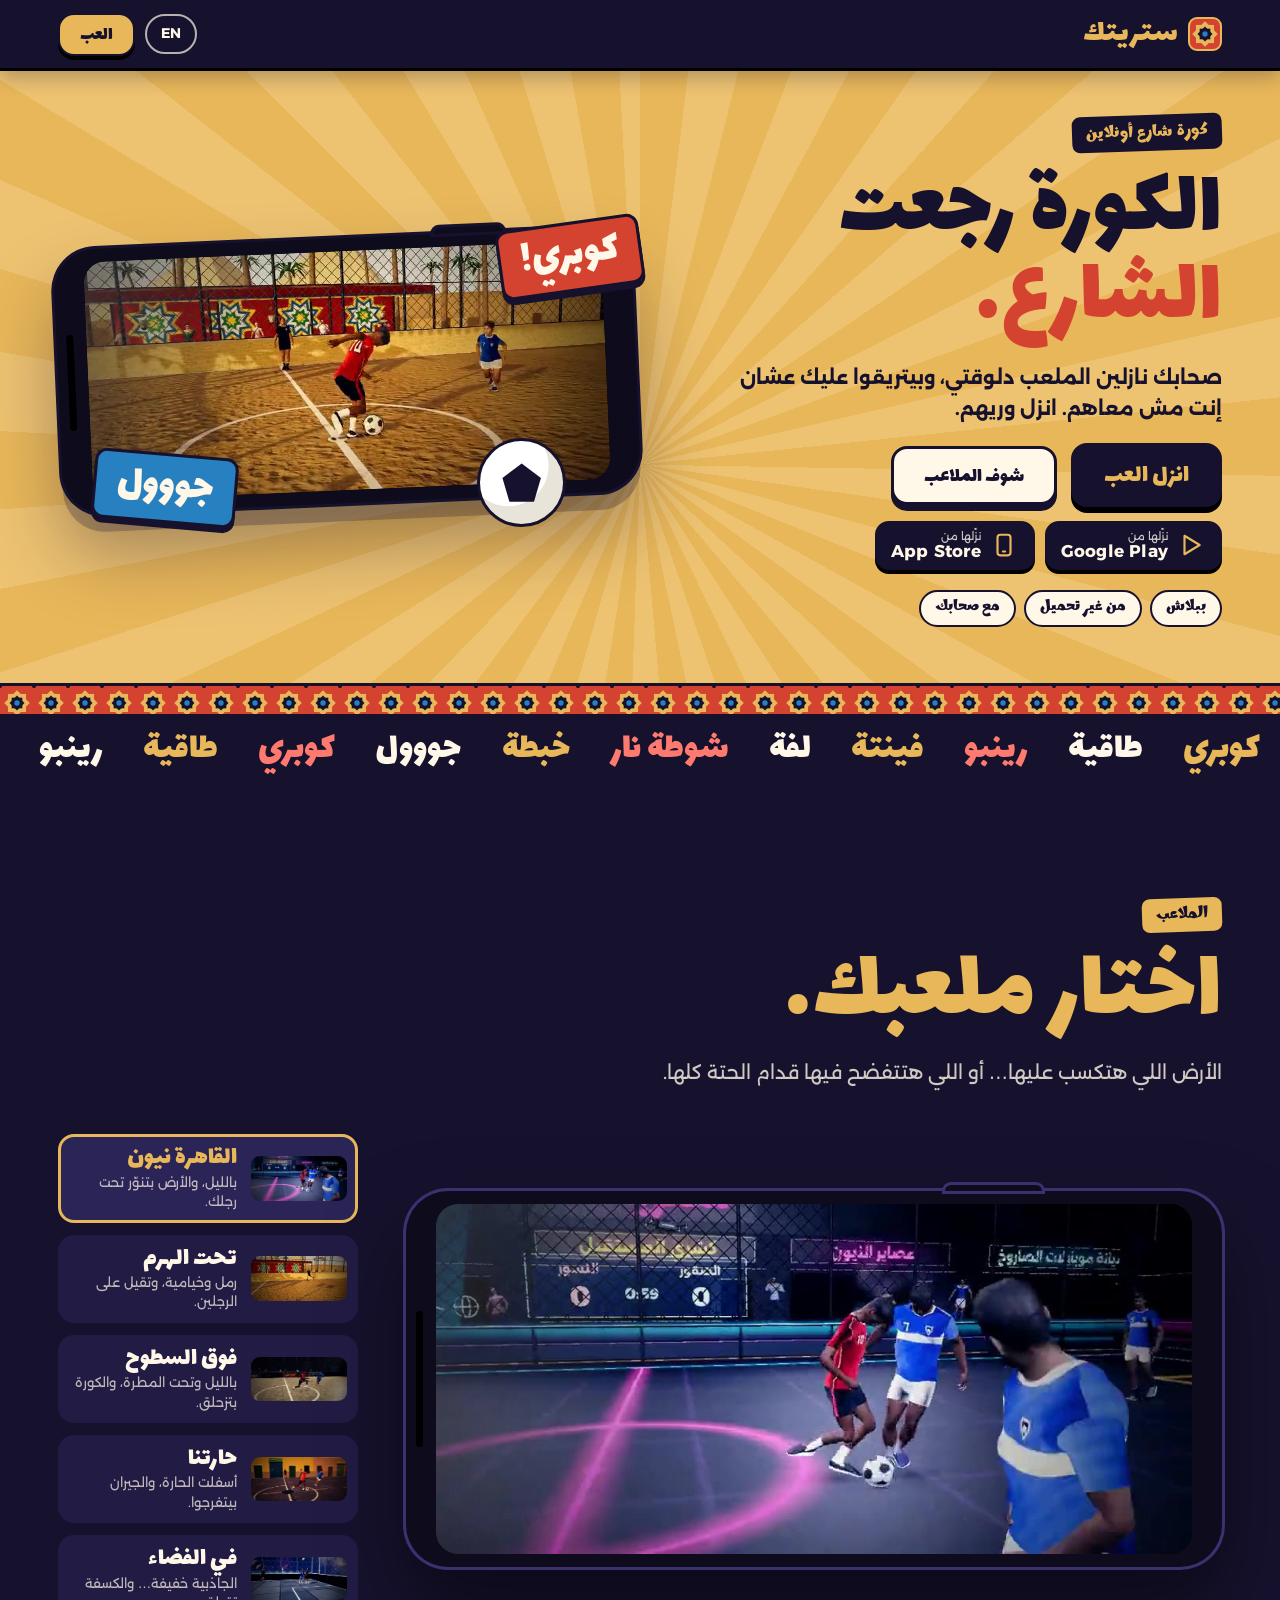
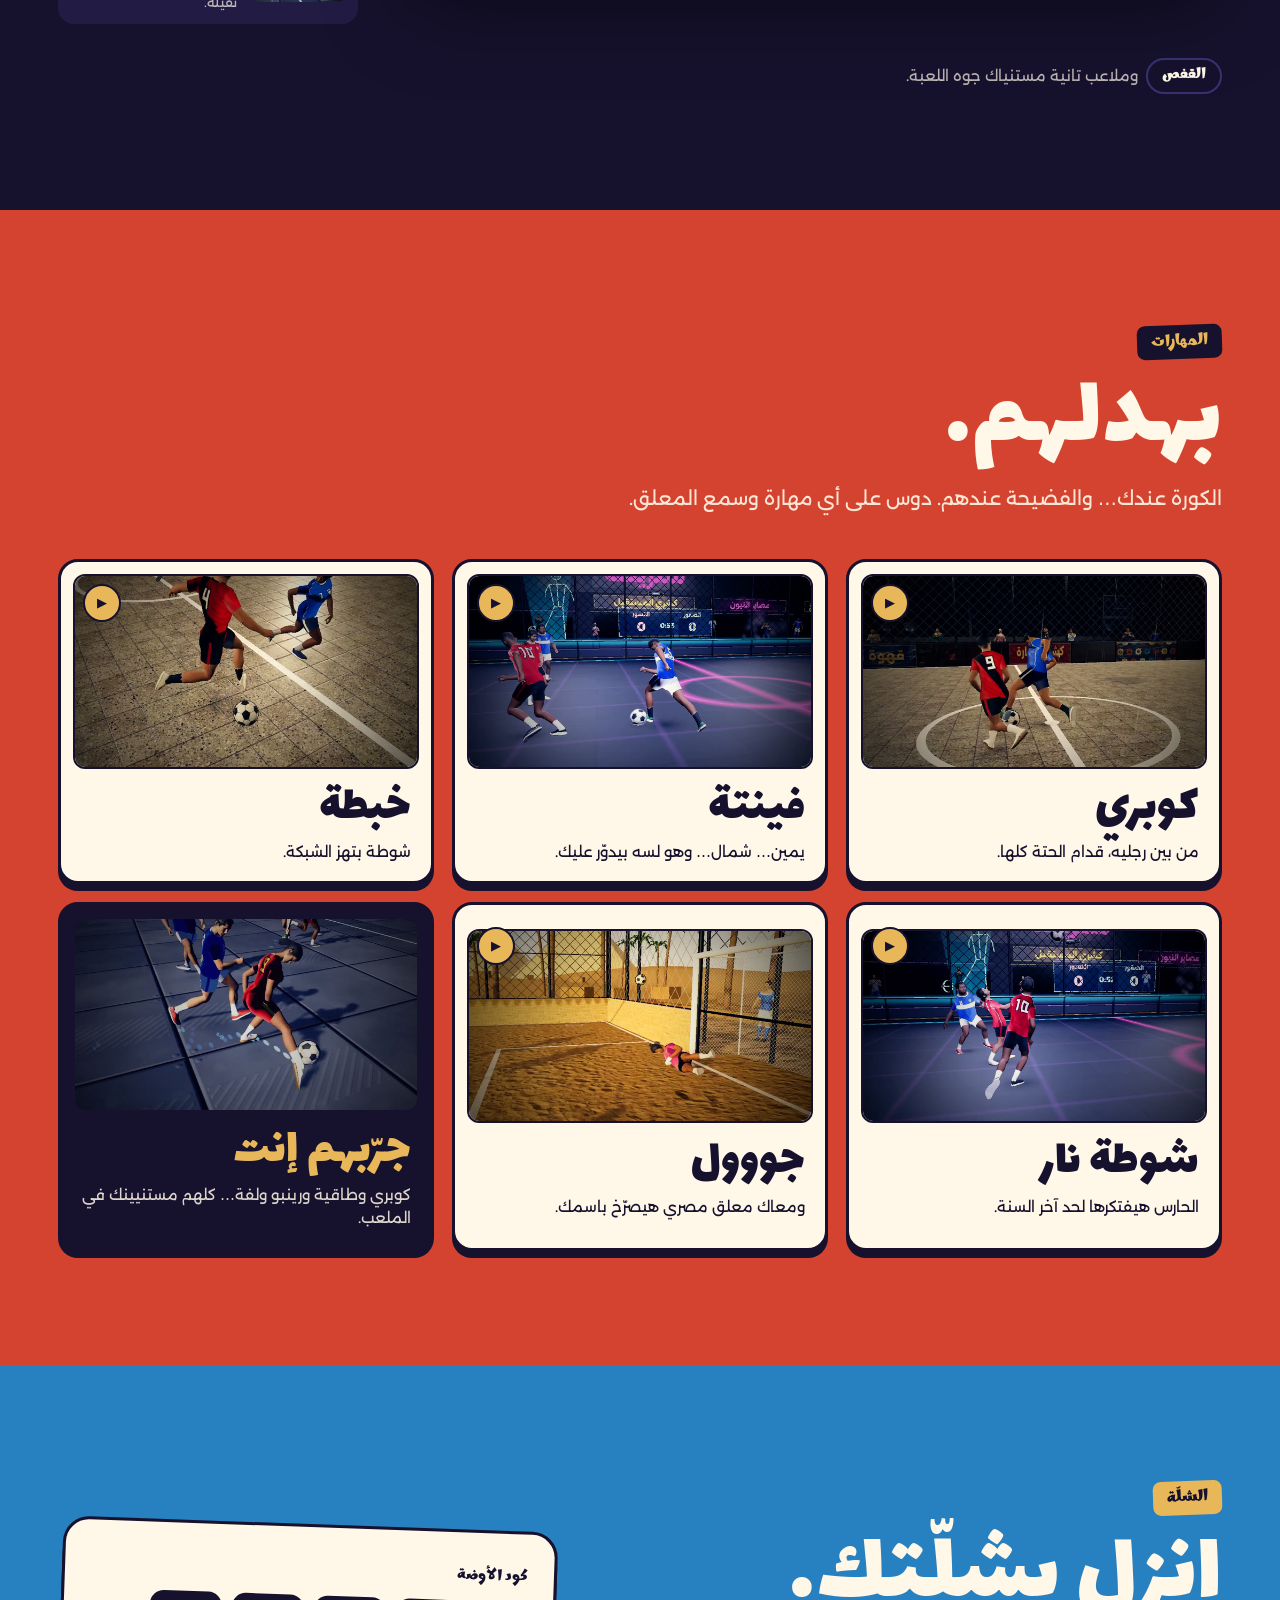
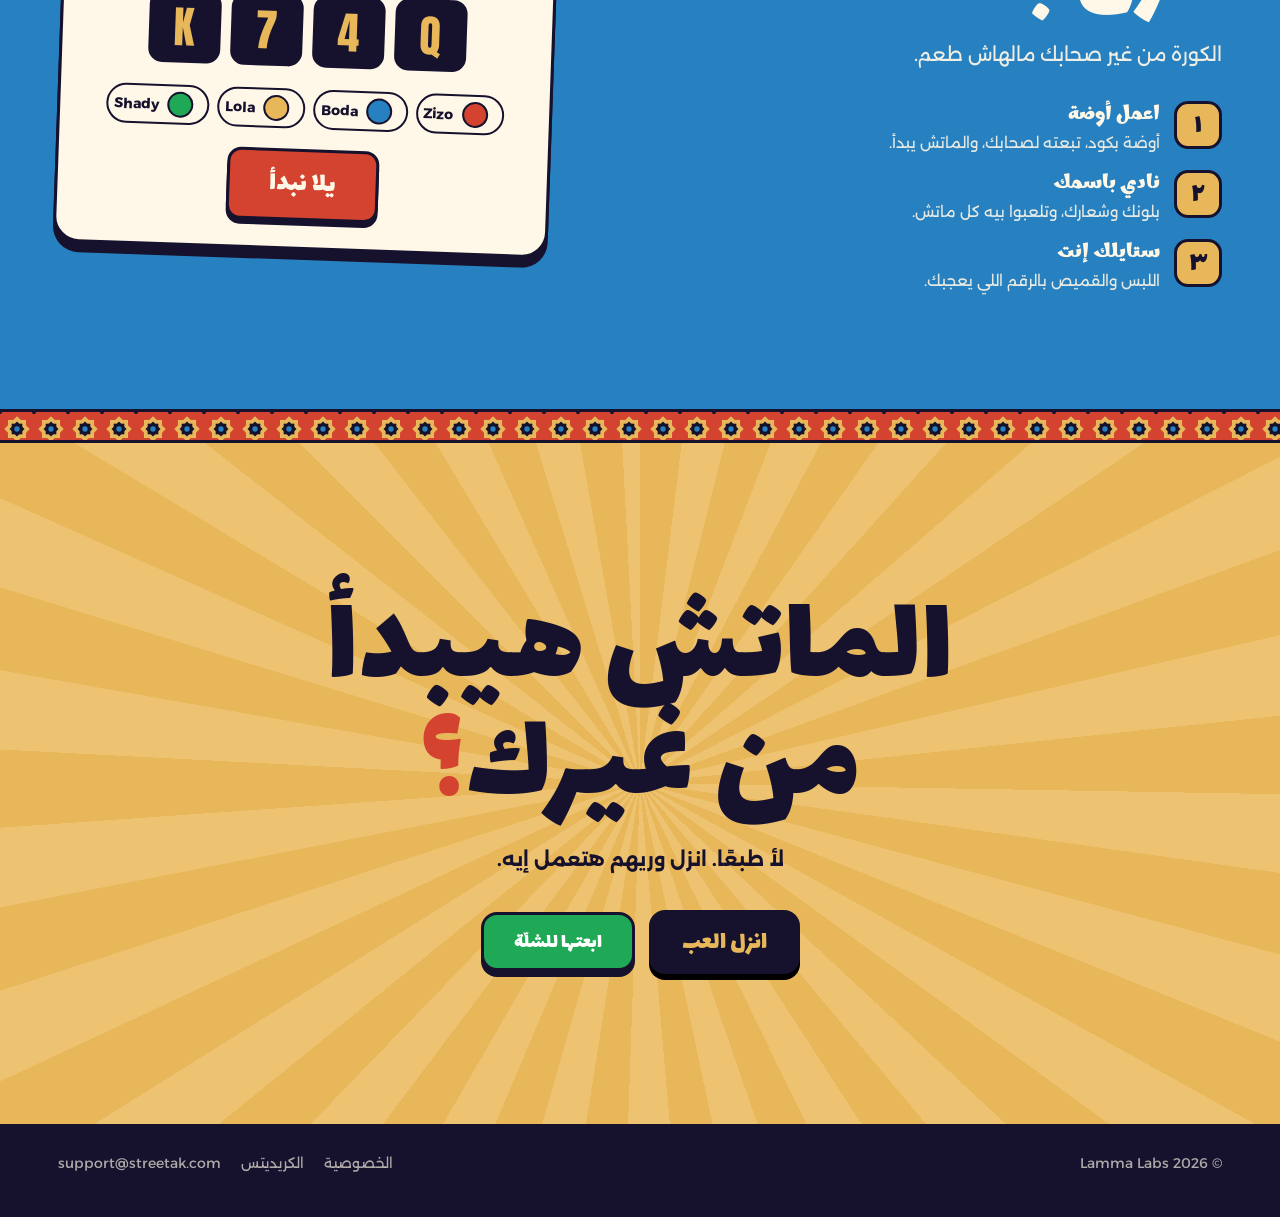
==== commit 87260d3b: "streetak.com: phone beside the words on wide screens, shorter hero" ====
--- a/index.html
+++ b/index.html
@@ -255,6 +255,19 @@
 @media (max-width:900px){.tabs{display:flex;overflow-x:auto;gap:10px;padding-bottom:6px;scroll-snap-type:x mandatory}.tab{flex:0 0 140px;scroll-snap-align:start;grid-template-columns:1fr}.tab img{width:100%}}
 @media (max-width:600px){.move{padding:8px 8px 12px}.move .th{border-radius:9px;margin-bottom:8px}.move b,.move span{padding-inline:4px}.move .pl{top:14px;inset-inline-end:14px}.tab{flex-basis:120px}}
 @media (prefers-reduced-motion:reduce){*{animation:none!important;transition:none!important}}
+
+/* wide screens: the phone sits beside the words and the hero is shorter (founder, 29 Oct) */
+@media (min-width:1100px){
+  .hero{padding-block:44px 56px}
+  .hero .wrap{display:grid;grid-template-columns:minmax(0,1fr) minmax(0,1.08fr);gap:clamp(32px,4vw,64px);align-items:center}
+  .hero-top{flex-direction:column;align-items:flex-start;gap:20px}
+  h1.disp{font-size:clamp(78px,7.4vw,128px)}
+  .side{max-width:30em;padding-bottom:0}
+  .sub{margin-bottom:18px}
+  .hero-phone{margin:0;max-width:none}
+  html[lang=en] .hero .wrap{grid-template-columns:minmax(0,1.12fr) minmax(0,1fr)}
+  html[lang=en] h1.disp{font-size:clamp(62px,5.4vw,80px)}
+}
 </style>
 </head>
 <body>
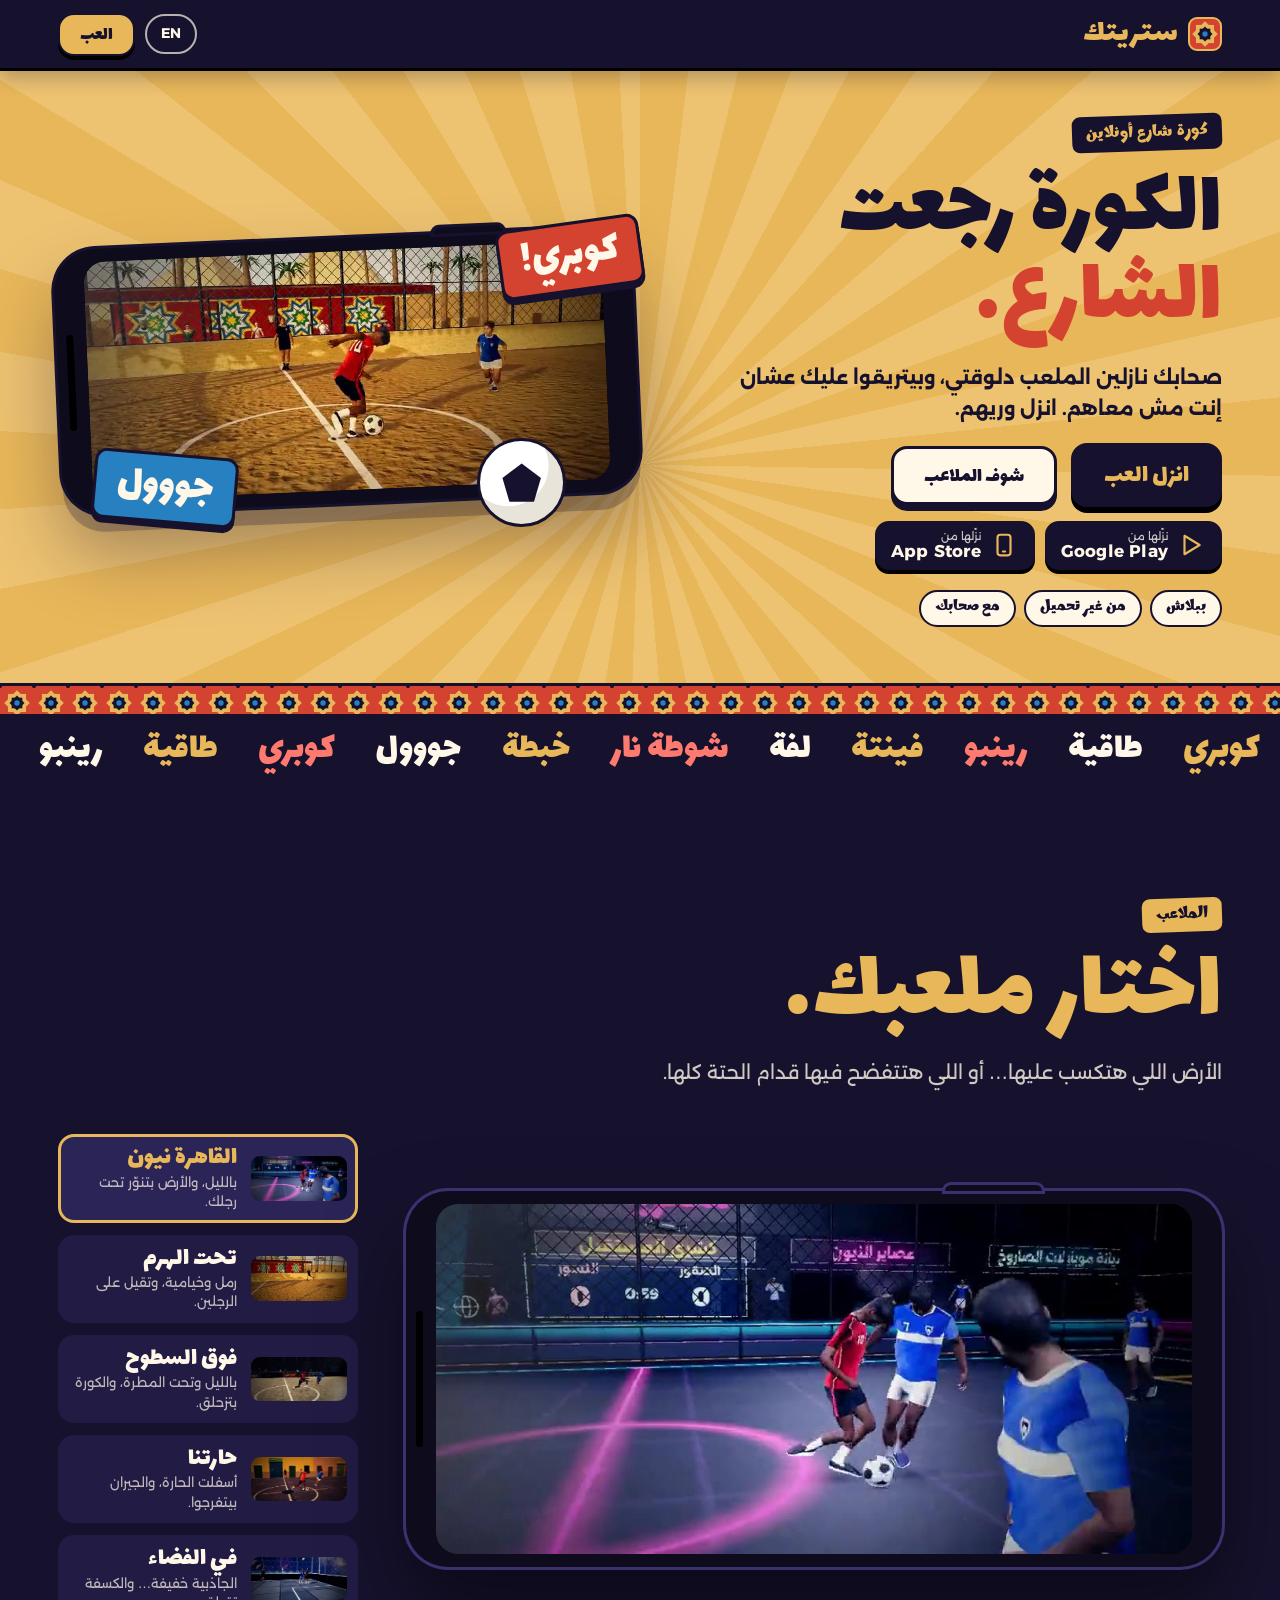
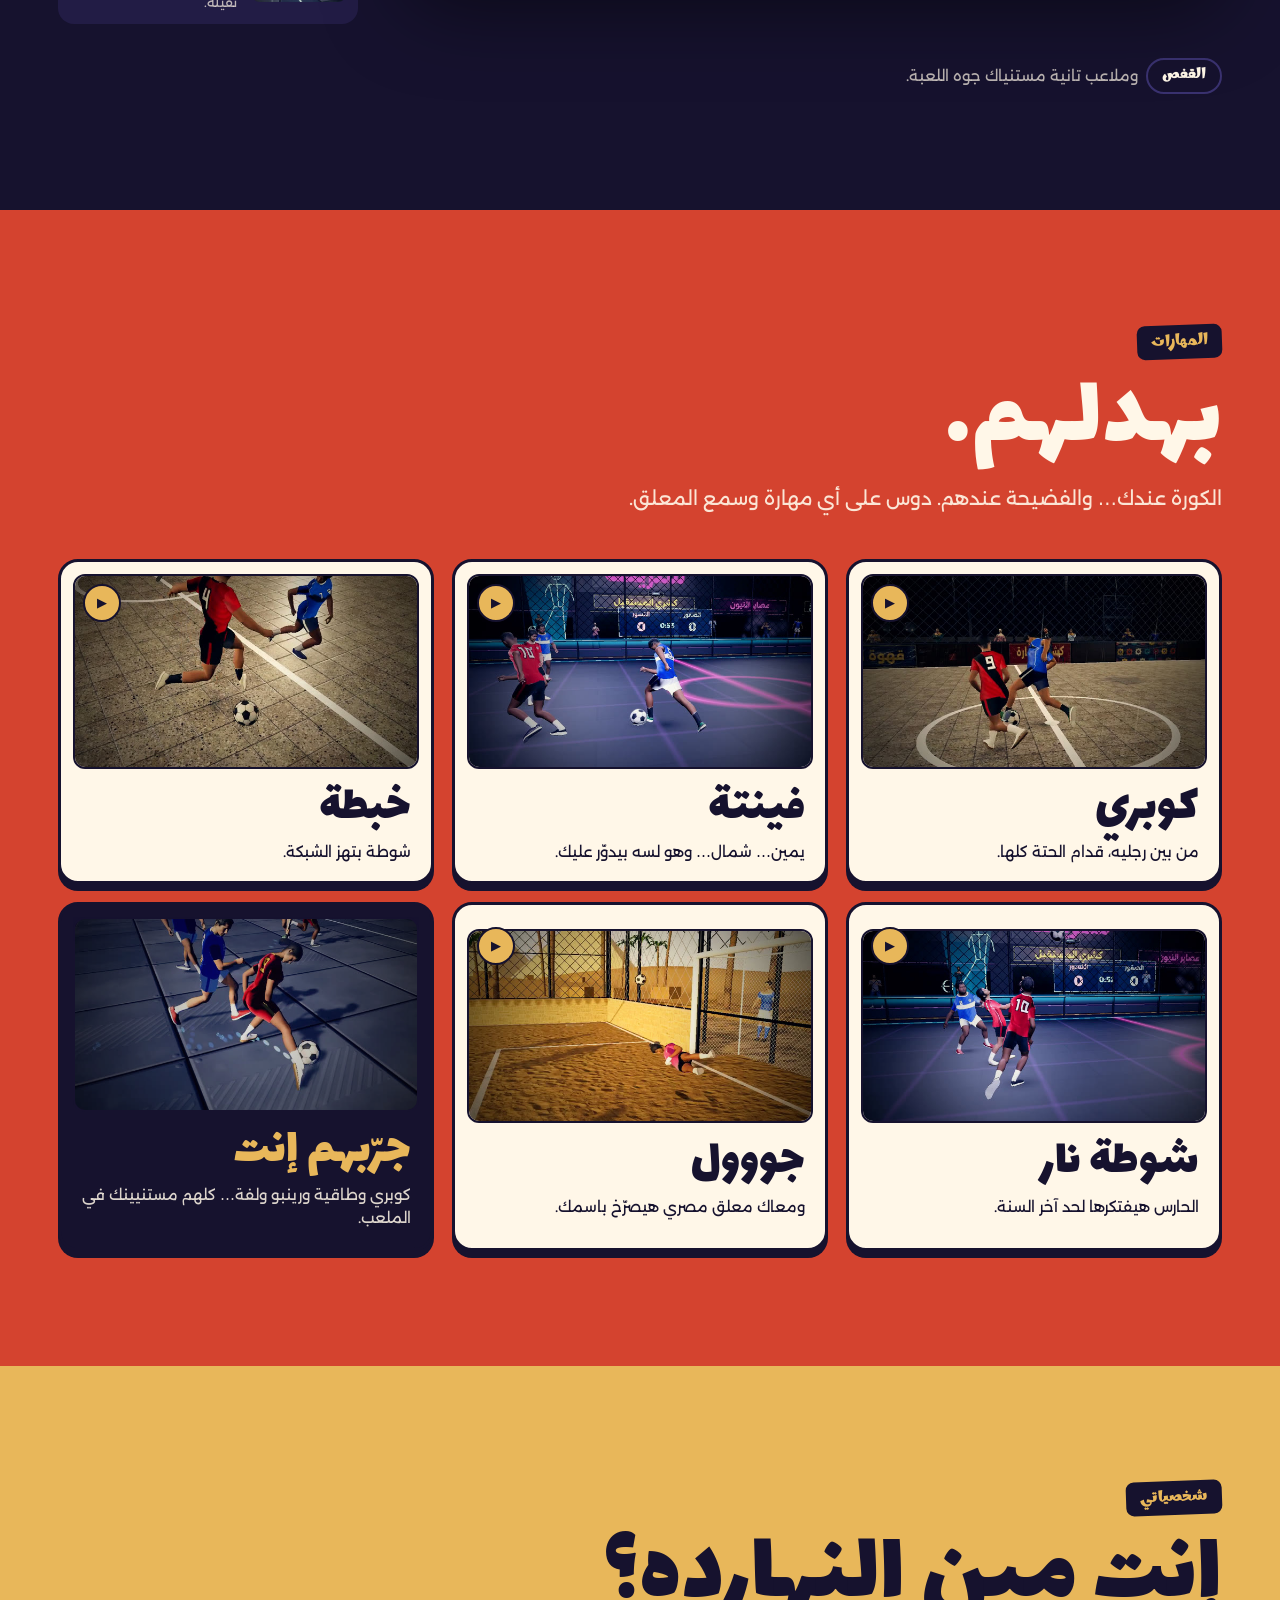
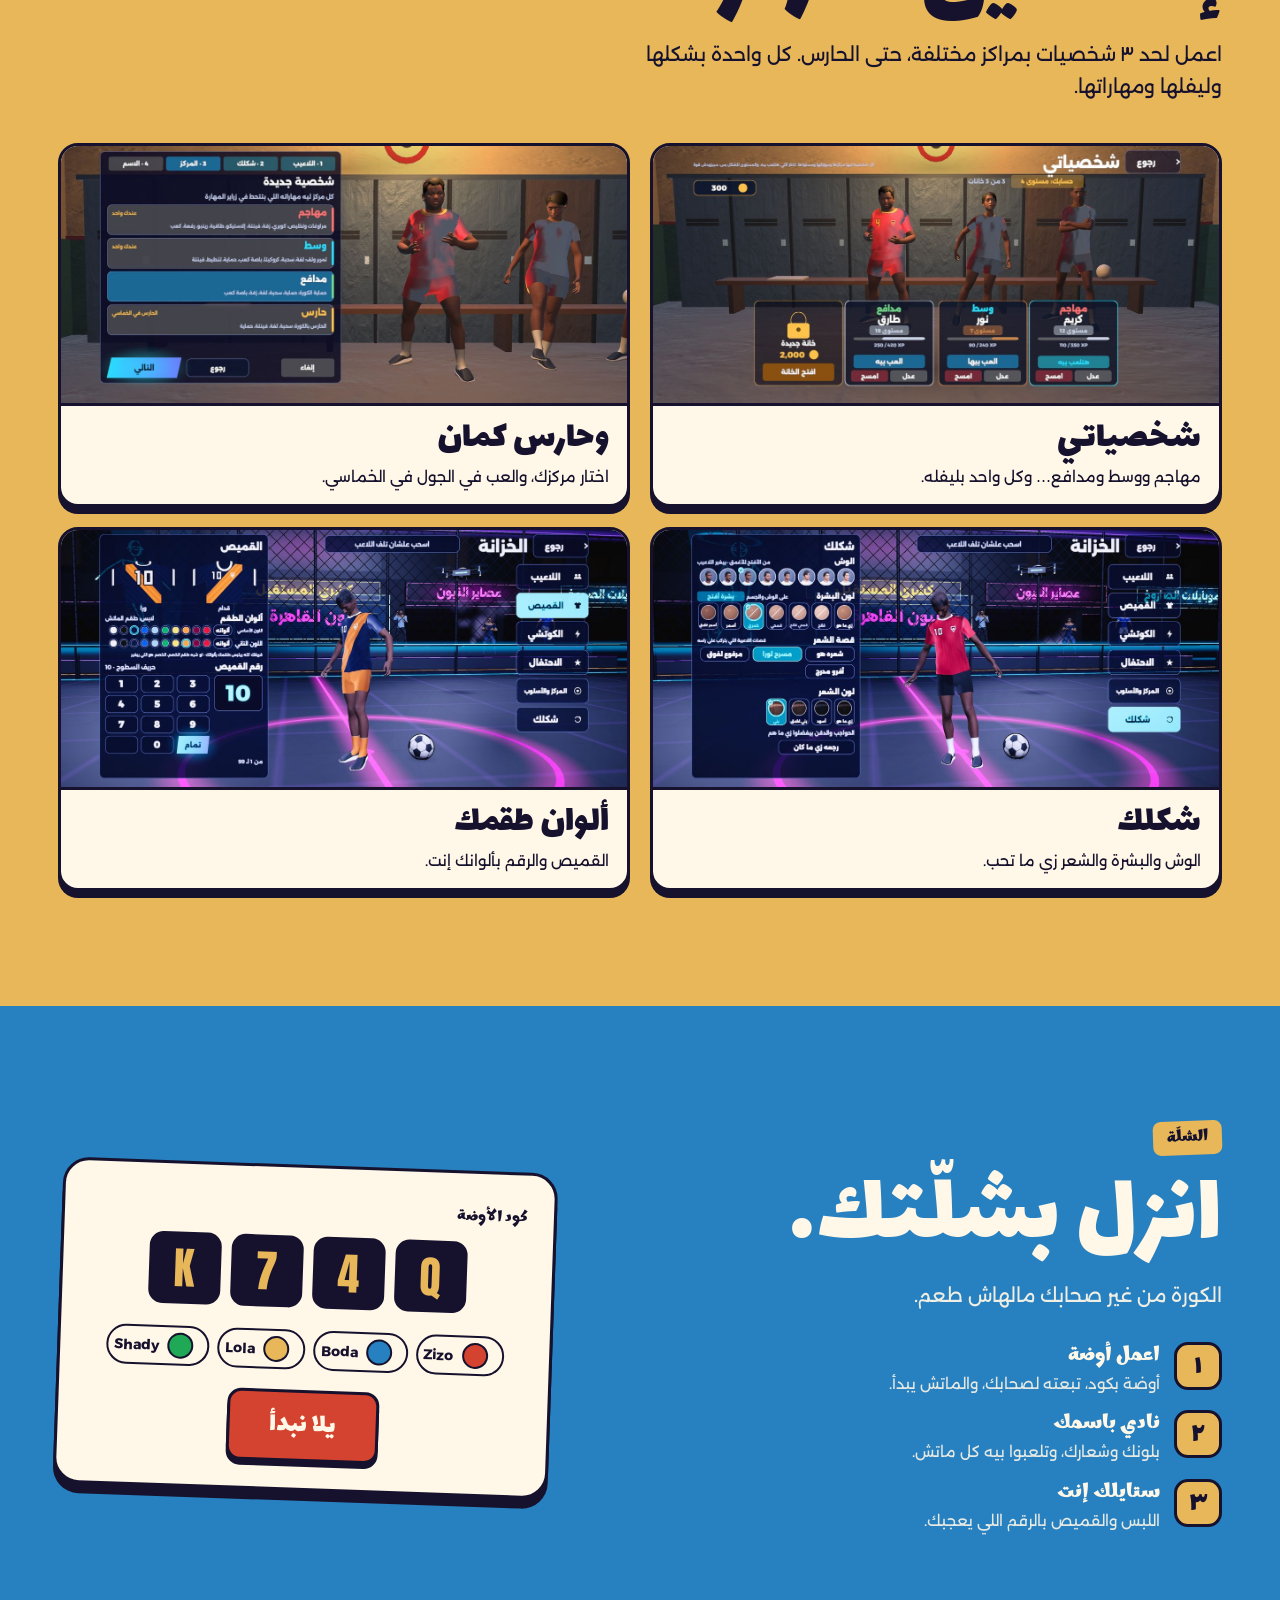
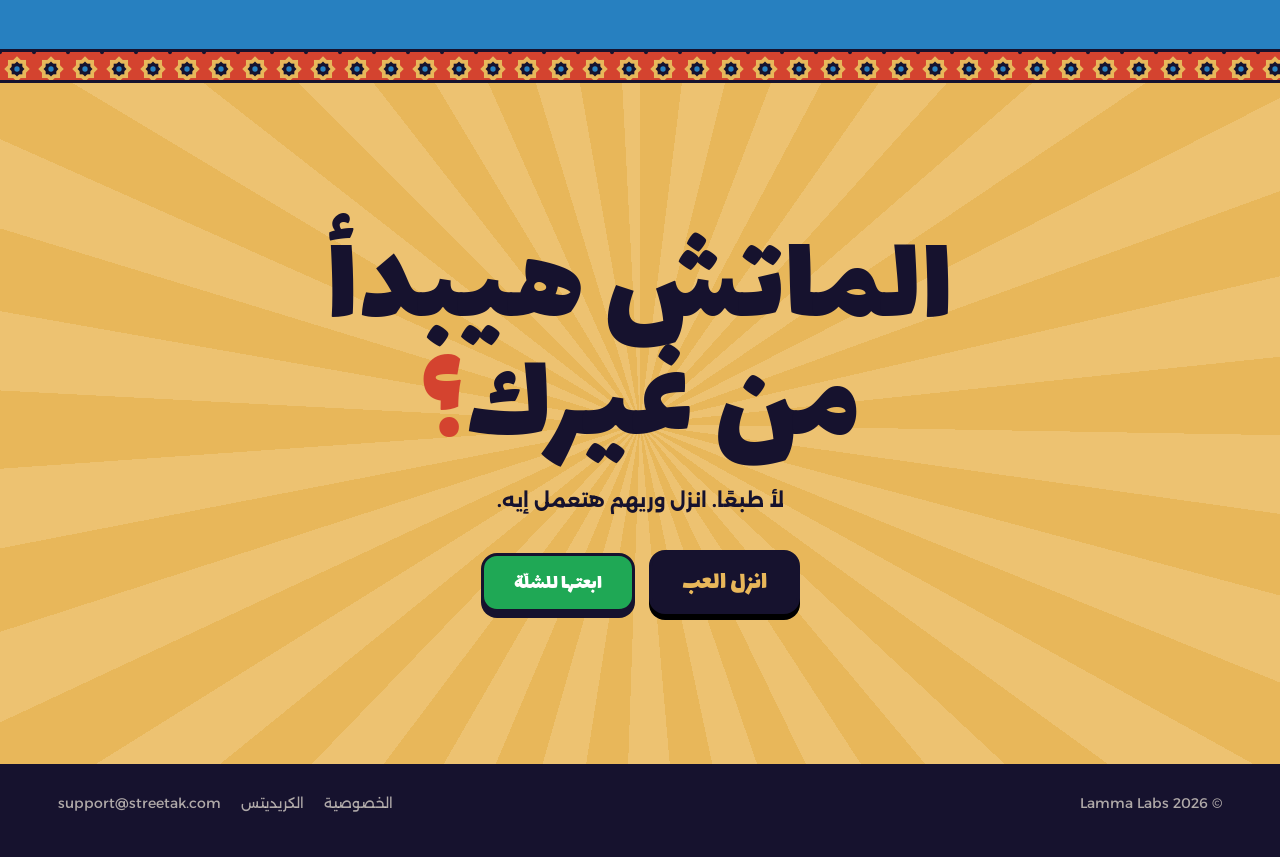
==== commit 1cd562f0: "Landing: «شخصياتي» section (characters, keeper, your look, kit colours; AR + EN) and the new app ico" ====
--- a/index.html
+++ b/index.html
@@ -178,6 +178,18 @@
 .mcta{background:var(--ink);color:var(--sun);display:block}
 .mcta span{color:rgba(255,247,232,.85)}
 @keyframes pulse{50%{transform:scale(1.15)}}
+
+/* characters «شخصياتي» */
+.chars{background:var(--sun);color:var(--ink)}
+.chars .eyebrow{background:var(--ink);color:var(--sun)}
+.chgrid{display:grid;grid-template-columns:1fr 1fr;gap:20px;margin-top:40px}
+.chcard{margin:0;background:var(--paper);border:3px solid var(--ink);border-radius:20px;overflow:hidden;box-shadow:0 7px 0 var(--ink)}
+.chcard img{display:block;width:100%;height:auto;aspect-ratio:1280/589;object-fit:cover;border-bottom:3px solid var(--ink)}
+.chcard figcaption{padding:14px 18px 16px}
+.chcard b{display:block;font-family:var(--disp);font-weight:400;font-size:clamp(28px,3vw,40px);line-height:1}
+html[lang=en] .chcard b{text-transform:uppercase}
+.chcard span{display:block;margin-top:6px;font-size:15px;line-height:1.55}
+@media (max-width:700px){.chgrid{grid-template-columns:1fr;gap:14px}.chcard figcaption{padding:10px 12px 12px}}
 
 /* squad */
 .squad{background:var(--nile);color:var(--paper)}
@@ -349,6 +361,20 @@
   </div>
 </section>
 
+<section class="sec chars" id="chars">
+  <div class="wrap">
+    <p class="eyebrow" data-t="kK">شخصياتي</p>
+    <h2 class="disp" data-t="kH">إنت مين النهارده؟</h2>
+    <p class="lead" data-t="kL">اعمل لحد ٣ شخصيات بمراكز مختلفة، حتى الحارس. كل واحدة بشكلها وليفلها ومهاراتها.</p>
+    <div class="chgrid">
+      <figure class="chcard"><img src="assets/img/ch/chars.jpg" alt="" loading="lazy" width="1280" height="589"><figcaption><b data-t="k1">شخصياتي</b><span data-t="k1p">مهاجم ووسط ومدافع… وكل واحد بليفله.</span></figcaption></figure>
+      <figure class="chcard"><img src="assets/img/ch/place.jpg" alt="" loading="lazy" width="1280" height="589"><figcaption><b data-t="k2">وحارس كمان</b><span data-t="k2p">اختار مركزك، والعب في الجول في الخماسي.</span></figcaption></figure>
+      <figure class="chcard"><img src="assets/img/ch/look.jpg" alt="" loading="lazy" width="1280" height="589"><figcaption><b data-t="k3">شكلك</b><span data-t="k3p">الوش والبشرة والشعر زي ما تحب.</span></figcaption></figure>
+      <figure class="chcard"><img src="assets/img/ch/kit.jpg" alt="" loading="lazy" width="1280" height="589"><figcaption><b data-t="k4">ألوان طقمك</b><span data-t="k4p">القميص والرقم بألوانك إنت.</span></figcaption></figure>
+    </div>
+  </div>
+</section>
+
 <section class="sec squad" id="squad">
   <div class="wrap sgrid">
     <div>
@@ -396,6 +422,7 @@
 var T={ar:{},en:{navGo:'Play',gpS:'Get it on',asS:'Download on the',kick:'Online street football',h1a:'Football is back',h1b:'on the street.',sub:'Your crew is on the pitch right now, roasting you for not showing up. Go shut them up.',cta:'Play now',cta3:'See the courts',c1:'Free',c2:'No download',c3:'With your crew',st1:'Nutmeg!',st2:'GOAL',
 cK:'Courts',cH:'Pick your pitch.',cL:'The ground you will win on… or the one you will get embarrassed on, in front of the whole block.',t1:'Under the pyramids',t1p:'Sand and tent fabric. Heavy legs.',t2:'Neon Cairo',t2p:'At night, the floor glows under your feet.',t3:'In space',t3p:'Gravity is light. The shame is heavy.',t4p:'At night in the rain, the ball skids.',t5p:'Alley asphalt, the neighbours watching.',n1:'On the rooftop',n2:'Our alley',n4:'The cage',nMore:'And more courts waiting inside the game.',
 sK:'Skills',sH:'Embarrass them.',sL:'The ball is yours… the shame is theirs. Tap a move and hear the commentator.',m1:'Nutmeg',m1p:'Through his legs, in front of the whole block.',m2:'Stepover',m2p:'Left… right… and he is still looking for you.',m3:'Strike',m3p:'A shot that shakes the net.',m4:'Rocket',m4p:'The keeper will remember it till the end of the year.',m5:'Try them yourself',m5p:'Nutmegs, chips, rainbows, spins… all waiting for you on the pitch.',m6:'GOAL',m6p:'And an Egyptian commentator screaming your name.',
+kK:'My characters',kH:'Who are you today?',kL:'Make up to 3 characters in different positions, keeper included. Each with its own look, level and skills.',k1:'My characters',k1p:'A striker, a midfielder, a defender… each with his own level.',k2:'A keeper too',k2p:'Pick your position, and play in goal in five-a-side.',k3:'Your look',k3p:'Face, skin and hair, the way you like.',k4:'Kit colours',k4p:'Your shirt and your number, in your colours.',
 qK:'The crew',qH:'Roll with your squad.',qL:'Football without your friends has no taste.',f1:'Make a room',f1p:'A room with a code. Send it to your friends and the match starts.',f2:'A club with your name',f2p:'Your colours, your crest, every match.',f3:'Your own style',f3p:'Kits and numbers you pick yourself.',rm:'Room code',rmGo:'Let\'s go',
 fa:'The match starts',fb:'without you',fl:'No way. Come show them what you got.',cta2:'Play now',wa:'Send it to the crew',priv:'Privacy',cred:'Credits'}};
 var WA={ar:'أنا في ستريتك ومستنيك في الملعب… لو قدّها انزل: https://play.streetak.com',en:'I am on Streetak waiting for you on the pitch… if you dare: https://play.streetak.com'};
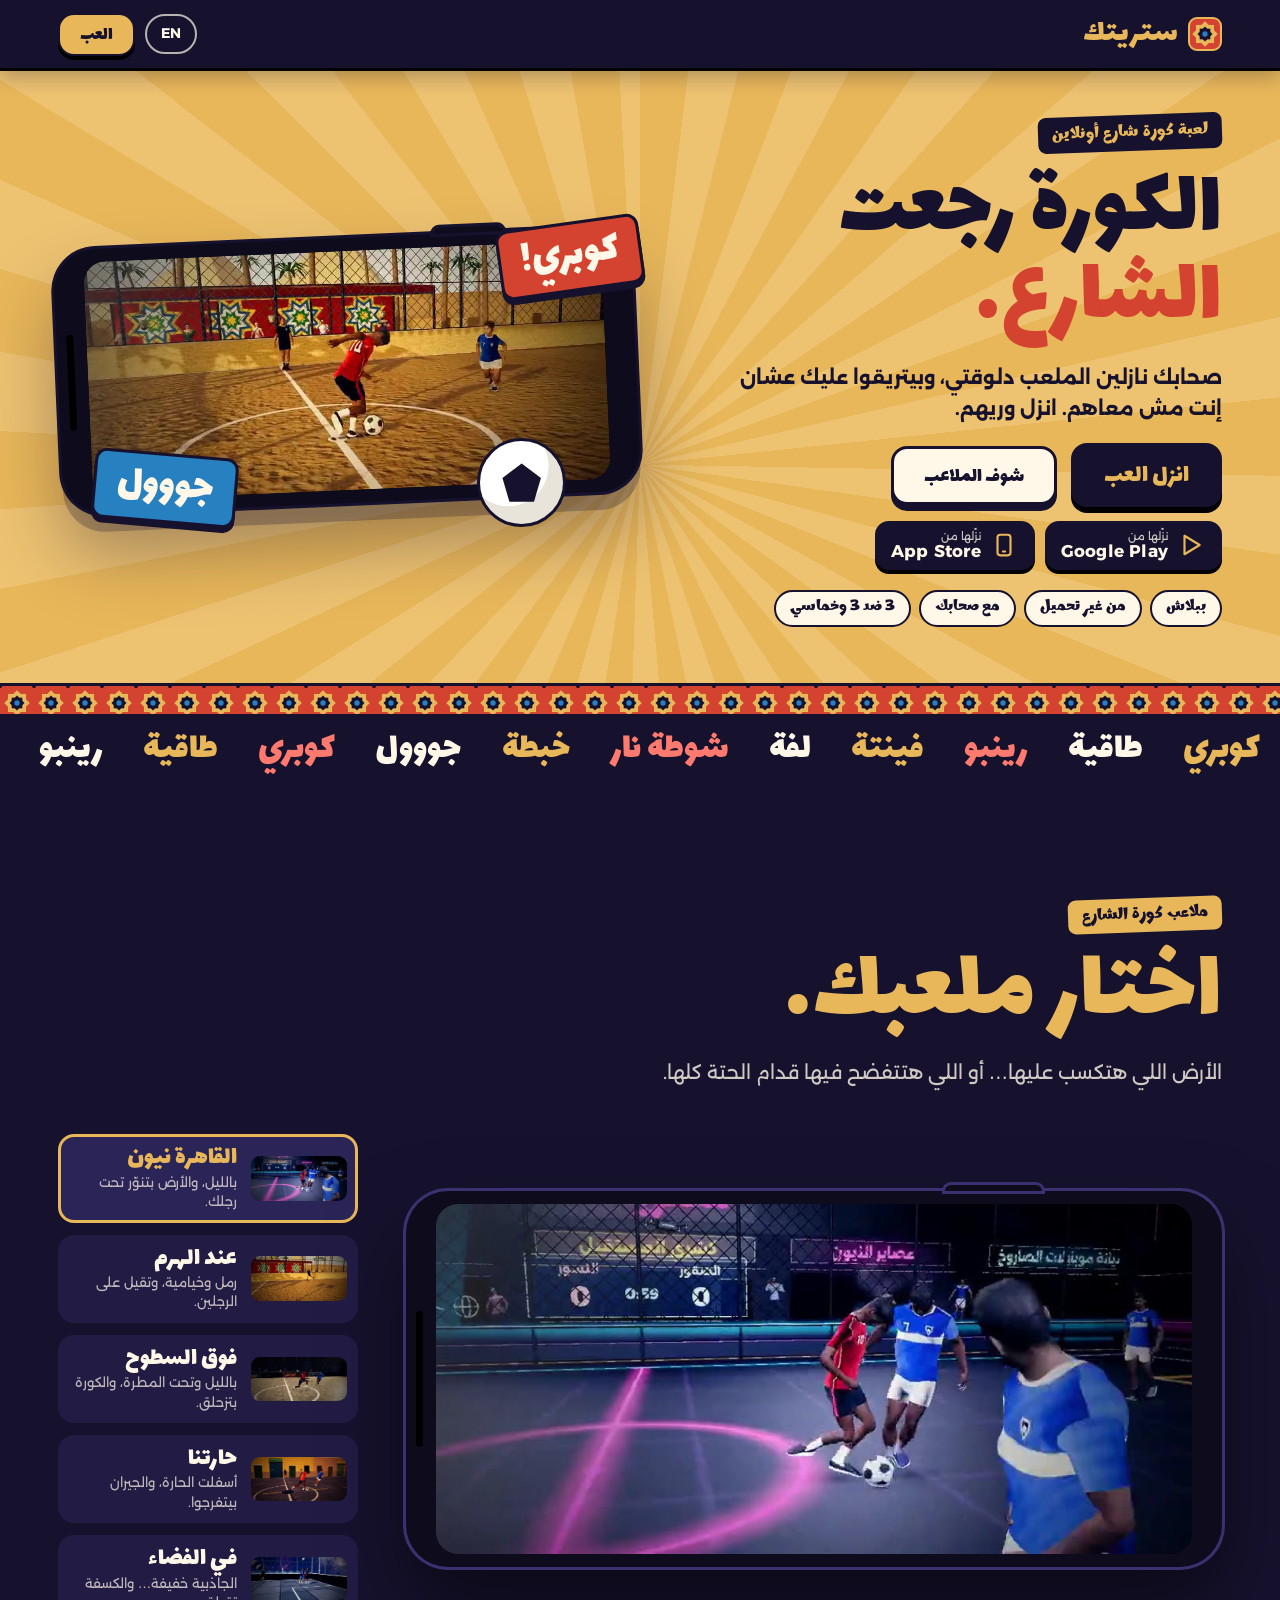
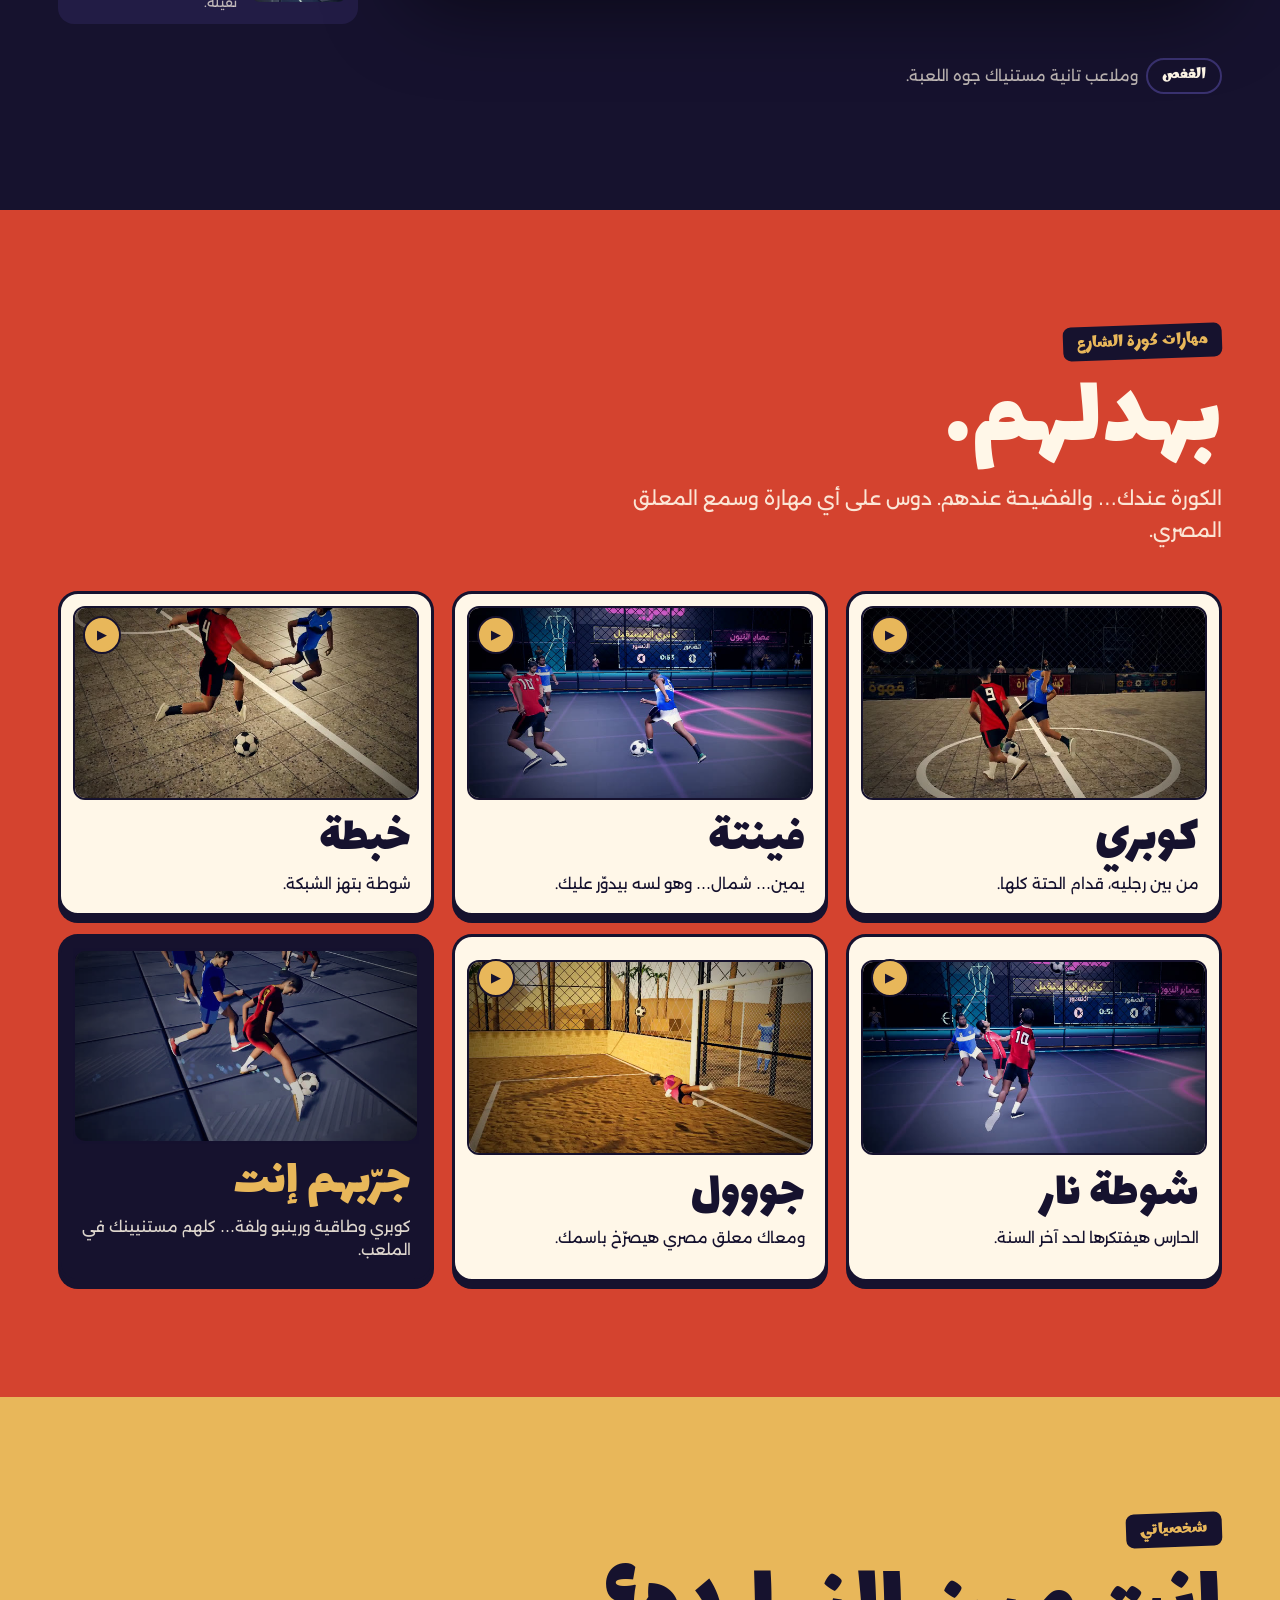
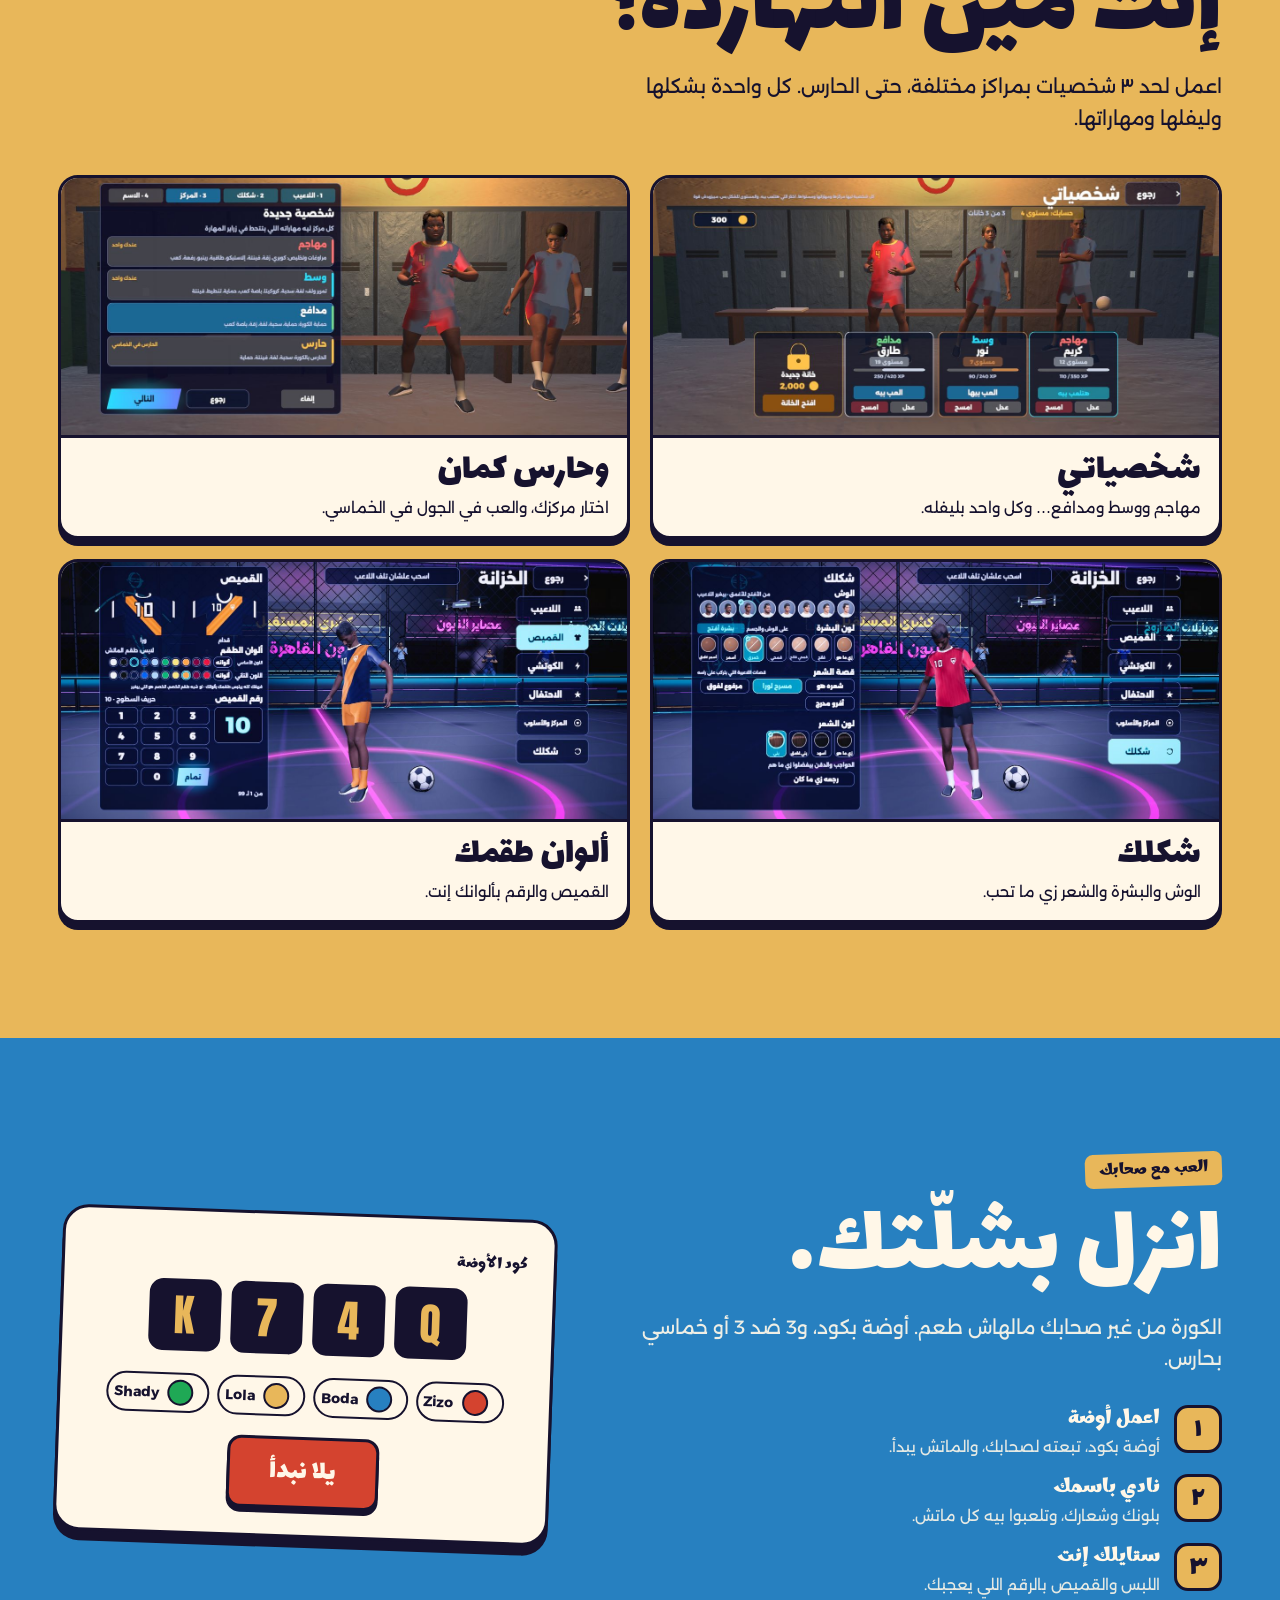
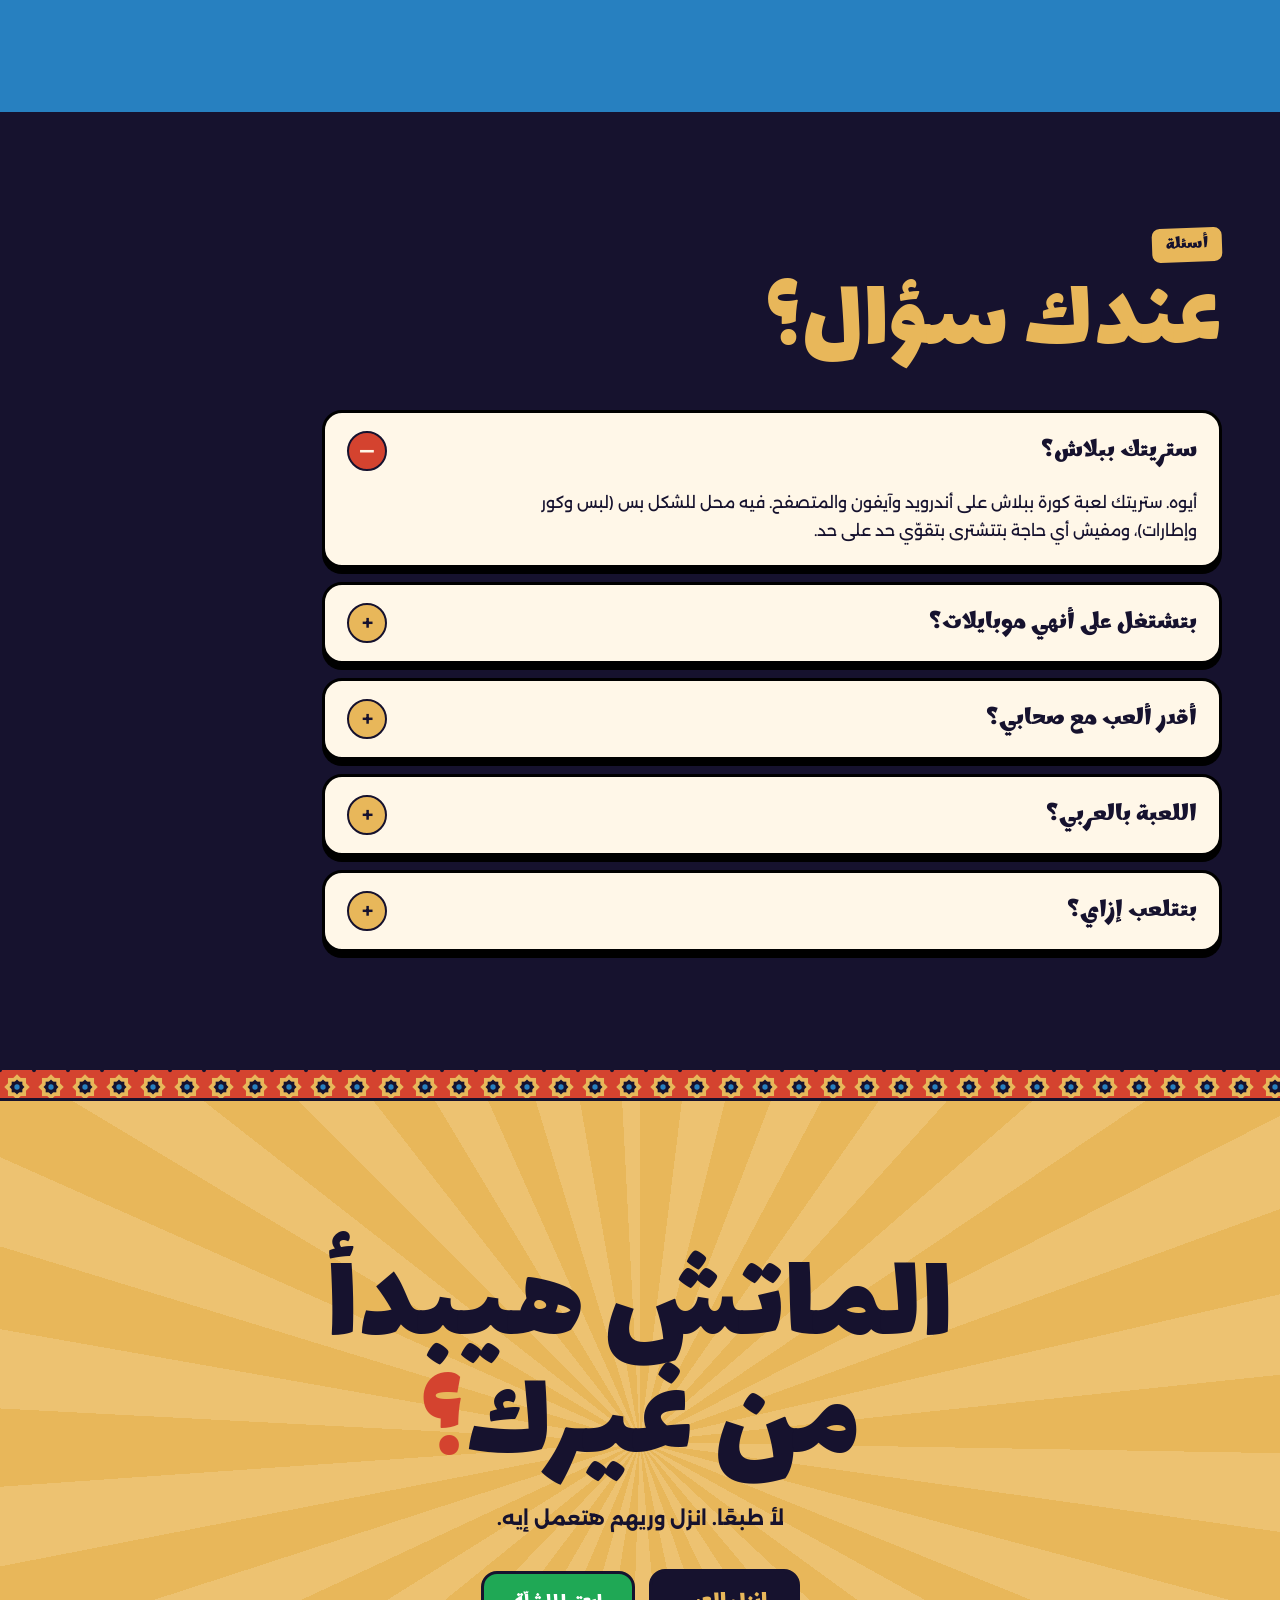
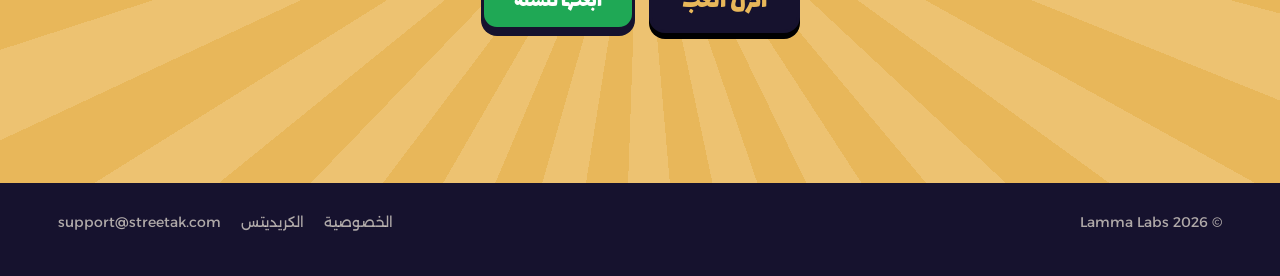
==== commit 216a8359: "SEO: keyword titles and descriptions per language, hreflang, Open Graph/Twitter, JSON-LD (VideoGame," ====
--- a/index.html
+++ b/index.html
@@ -3,19 +3,189 @@
 <head>
 <meta charset="utf-8">
 <meta name="viewport" content="width=device-width, initial-scale=1, viewport-fit=cover">
-<title>ستريتك — كورة الشارع</title>
-<meta name="description" content="ستريتك: كورة شارع أونلاين مع صحابك. ببلاش، من غير تحميل. انزل العب.">
+<!-- seo:start (written by tools/build.js from its SEO table and the FAQ below: edit there, then run node tools/build.js) -->
+<title>ستريتك: كورة الشارع | لعبة كورة أونلاين ببلاش مع صحابك</title>
+<meta name="description" content="ستريتك لعبة كورة شارع أونلاين ببلاش: 3 ضد 3 و5 ضد 5 مع صحابك في أوضة بكود. كوبري وطاقية ولفّة، ملاعب فوق السطوح وفي الحارة وعند الهرم، وتعليق مصري. أندرويد وآيفون والمتصفح.">
+<meta name="robots" content="index,follow,max-image-preview:large">
+<link rel="canonical" href="https://streetak.com/">
+<link rel="alternate" hreflang="ar" href="https://streetak.com/">
+<link rel="alternate" hreflang="en" href="https://streetak.com/en/">
+<link rel="alternate" hreflang="x-default" href="https://streetak.com/">
+<meta property="og:type" content="website">
+<meta property="og:site_name" content="ستريتك">
+<meta property="og:title" content="ستريتك: كورة الشارع | الكورة رجعت الشارع">
+<meta property="og:description" content="لعبة كورة شارع أونلاين ببلاش مع صحابك: 3 ضد 3 و5 ضد 5، مهارات الشارع وتعليق مصري. على أندرويد وآيفون والمتصفح.">
+<meta property="og:url" content="https://streetak.com/">
+<meta property="og:image" content="https://streetak.com/assets/img/og.jpg">
+<meta property="og:image:width" content="1200">
+<meta property="og:image:height" content="630">
+<meta property="og:image:alt" content="ستريتك: كورة الشارع، لعبة كورة أونلاين مع صحابك">
+<meta property="og:locale" content="ar_EG">
+<meta property="og:locale:alternate" content="en_US">
+<meta name="twitter:card" content="summary_large_image">
+<meta name="twitter:title" content="ستريتك: كورة الشارع | الكورة رجعت الشارع">
+<meta name="twitter:description" content="لعبة كورة شارع أونلاين ببلاش مع صحابك: 3 ضد 3 و5 ضد 5، مهارات الشارع وتعليق مصري. على أندرويد وآيفون والمتصفح.">
+<meta name="twitter:image" content="https://streetak.com/assets/img/og.jpg">
+<meta name="twitter:image:alt" content="ستريتك: كورة الشارع، لعبة كورة أونلاين مع صحابك">
+<script type="application/ld+json">
+{
+ "@context": "https://schema.org",
+ "@graph": [
+  {
+   "@type": "Organization",
+   "@id": "https://streetak.com/#org",
+   "name": "Lamma Labs",
+   "url": "https://streetak.com/",
+   "email": "support@streetak.com",
+   "logo": "https://streetak.com/icon-512.png"
+  },
+  {
+   "@type": "WebSite",
+   "@id": "https://streetak.com/#website",
+   "url": "https://streetak.com/",
+   "name": "ستريتك",
+   "alternateName": [
+    "Streetak",
+    "Streetak: Street Football",
+    "ستريتك: كورة الشارع"
+   ],
+   "inLanguage": [
+    "ar",
+    "en"
+   ],
+   "publisher": {
+    "@id": "https://streetak.com/#org"
+   }
+  },
+  {
+   "@type": "WebPage",
+   "@id": "https://streetak.com/#webpage",
+   "url": "https://streetak.com/",
+   "name": "ستريتك: كورة الشارع | لعبة كورة أونلاين ببلاش مع صحابك",
+   "description": "ستريتك لعبة كورة شارع أونلاين ببلاش: 3 ضد 3 و5 ضد 5 مع صحابك في أوضة بكود. كوبري وطاقية ولفّة، ملاعب فوق السطوح وفي الحارة وعند الهرم، وتعليق مصري. أندرويد وآيفون والمتصفح.",
+   "inLanguage": "ar",
+   "isPartOf": {
+    "@id": "https://streetak.com/#website"
+   },
+   "about": {
+    "@id": "https://streetak.com/#game"
+   },
+   "primaryImageOfPage": "https://streetak.com/assets/img/og.jpg"
+  },
+  {
+   "@type": "VideoGame",
+   "@id": "https://streetak.com/#game",
+   "name": "ستريتك: كورة الشارع",
+   "alternateName": [
+    "ستريتك",
+    "Streetak",
+    "Streetak: Street Football"
+   ],
+   "url": "https://streetak.com/",
+   "description": "لعبة كورة شارع أونلاين ببلاش، 3 ضد 3 و5 ضد 5: لاعيب واحد لكل واحد والكورة حرة، مهارات الشارع (كوبري، طاقية، لفّة، فينتة، تمويه، زحلقة)، ملاعب فوق السطوح وفي الحارة وعند الهرم والقاهرة نيون والفضاء، أوض مع صحابك بكود، نوادي ودورات منها دورة رمضان، وتعليق مصري. مفيش حاجة بتتشترى بتقوّي حد على حد.",
+   "image": "https://streetak.com/assets/img/og.jpg",
+   "screenshot": [
+    "https://streetak.com/assets/img/hero.jpg",
+    "https://streetak.com/assets/img/neon.jpg",
+    "https://streetak.com/assets/img/roof.jpg",
+    "https://streetak.com/assets/img/hara.jpg",
+    "https://streetak.com/assets/img/sand.jpg",
+    "https://streetak.com/assets/img/space.jpg"
+   ],
+   "genre": [
+    "رياضة",
+    "كرة قدم",
+    "كورة شارع",
+    "أونلاين"
+   ],
+   "gamePlatform": [
+    "Android",
+    "iOS",
+    "Web browser"
+   ],
+   "operatingSystem": "Android, iOS, Web",
+   "applicationCategory": "GameApplication",
+   "applicationSubCategory": "Sports",
+   "playMode": "MultiPlayer",
+   "inLanguage": [
+    "ar",
+    "en"
+   ],
+   "isAccessibleForFree": true,
+   "offers": {
+    "@type": "Offer",
+    "price": "0",
+    "priceCurrency": "USD",
+    "availability": "https://schema.org/InStock",
+    "url": "https://play.streetak.com/"
+   },
+   "publisher": {
+    "@id": "https://streetak.com/#org"
+   },
+   "author": {
+    "@id": "https://streetak.com/#org"
+   },
+   "sameAs": [
+    "https://play.google.com/store/apps/details?id=com.streetak.football",
+    "https://apps.apple.com/app/id6826257319",
+    "https://play.streetak.com/"
+   ]
+  },
+  {
+   "@type": "FAQPage",
+   "@id": "https://streetak.com/#faq",
+   "inLanguage": "ar",
+   "mainEntity": [
+    {
+     "@type": "Question",
+     "name": "ستريتك ببلاش؟",
+     "acceptedAnswer": {
+      "@type": "Answer",
+      "text": "أيوه. ستريتك لعبة كورة ببلاش على أندرويد وآيفون والمتصفح. فيه محل للشكل بس (لبس وكور وإطارات)، ومفيش أي حاجة بتتشترى بتقوّي حد على حد."
+     }
+    },
+    {
+     "@type": "Question",
+     "name": "بتشتغل على أنهي موبايلات؟",
+     "acceptedAnswer": {
+      "@type": "Answer",
+      "text": "على موبايلات أندرويد من Google Play، وعلى الآيفون من App Store. ولو مش عايز تحمّل حاجة، العب من المتصفح على play.streetak.com من الموبايل أو الكمبيوتر."
+     }
+    },
+    {
+     "@type": "Question",
+     "name": "أقدر ألعب مع صحابي؟",
+     "acceptedAnswer": {
+      "@type": "Answer",
+      "text": "أكيد. اعمل أوضة بكود وابعته لصحابك، وتلعبوا أونلاين 3 ضد 3 أو 5 ضد 5 بحارس. ولو حد ناقص البوتات بتكمّل الماتش. وتقدر تعمل نادي باسمك وتدخلوا دورات، منها دورة رمضان."
+     }
+    },
+    {
+     "@type": "Question",
+     "name": "اللعبة بالعربي؟",
+     "acceptedAnswer": {
+      "@type": "Answer",
+      "text": "أيوه. اللعبة كلها بالعربي المصري ومعاها معلق مصري بيعيش الماتش معاك، وفيها إنجليزي كمان لو تحب."
+     }
+    },
+    {
+     "@type": "Question",
+     "name": "بتتلعب إزاي؟",
+     "acceptedAnswer": {
+      "@type": "Answer",
+      "text": "بتتحكم في لاعيب واحد، والكورة حرة مش لازقة في رجلك. عندك مهارات الشارع: كوبري وطاقية ولفّة وفينتة وتمويه وزحلقة. والماتش 4 دقايق على ملاعب زي فوق السطوح وحارتنا وعند الهرم والقاهرة نيون والفضاء."
+     }
+    }
+   ]
+  }
+ ]
+}
+</script>
+<!-- seo:end -->
 <meta name="theme-color" content="#16122e">
-<meta property="og:title" content="ستريتك — الكورة رجعت الشارع">
-<meta property="og:description" content="كورة شارع أونلاين مع صحابك. ببلاش، من غير تحميل.">
 <link rel="icon" href="favicon.svg" type="image/svg+xml">
 <link rel="apple-touch-icon" href="apple-touch-icon.png">
 <link rel="manifest" href="site.webmanifest">
-<link rel="canonical" href="https://streetak.com/">
-<meta property="og:url" content="https://streetak.com/">
-<meta property="og:type" content="website">
-<meta property="og:image" content="https://streetak.com/assets/img/og.jpg">
-<meta name="twitter:card" content="summary_large_image">
 
 <style>
 @font-face{font-family:Lalezar;font-display:swap;src:url(assets/fonts/lalezar-arabic-400-normal.woff2) format("woff2");unicode-range:U+0600-06FF,U+0750-077F,U+FB50-FDFF,U+FE70-FEFC}
@@ -94,6 +264,7 @@
 .hero .wrap{position:relative}
 .hero-top{display:flex;justify-content:space-between;align-items:flex-end;gap:24px;flex-wrap:wrap}
 .kick{display:inline-block;font-family:var(--hand);font-size:16px;background:var(--ink);color:var(--sun);padding:4px 14px 6px;border-radius:8px;transform:rotate(-2deg);margin:0 0 16px}
+h1 .kick{display:block;width:fit-content;line-height:1.65;text-transform:none!important;letter-spacing:0}
 h1.disp{font-size:clamp(68px,12.5vw,184px);color:var(--ink)}
 h1 .l{display:block}
 html[lang=en] h1.disp{font-size:clamp(56px,8.6vw,128px)}
@@ -213,6 +384,20 @@
 .room .go{display:flex;justify-content:center;margin-top:20px}
 .room .go div{font-family:var(--disp);font-size:28px;background:var(--tent);color:var(--paper);border:3px solid var(--ink);border-radius:14px;padding:10px 40px 9px;box-shadow:0 5px 0 var(--ink)}
 html[lang=en] .room .go div{text-transform:uppercase}
+
+/* questions (FAQ): the same answers are the FAQPage JSON-LD in the head (tools/build.js) */
+.faq{background:var(--ink);color:var(--paper)}
+.faq .eyebrow{background:var(--sun);color:var(--ink)}
+.faq h2{color:var(--sun)}
+.qas{display:grid;gap:14px;margin-top:40px;max-width:900px}
+.qa{background:var(--paper);color:var(--ink);border:3px solid #000;border-radius:20px;box-shadow:0 6px 0 #000;overflow:hidden}
+.qa summary{list-style:none;cursor:pointer;display:flex;align-items:center;justify-content:space-between;gap:16px;padding:18px 22px;font-family:var(--hand);font-size:clamp(19px,2vw,23px);line-height:1.4}
+.qa summary::-webkit-details-marker{display:none}
+.qa summary::after{content:"+";flex:none;width:36px;height:36px;border-radius:50%;border:2.5px solid var(--ink);background:var(--sun);display:grid;place-items:center;font-family:var(--body);font-weight:700;font-size:22px;line-height:1}
+.qa[open] summary::after{content:"\2212";background:var(--tent);color:var(--paper)}
+.qa p{margin:0;padding:0 22px 20px;font-size:16px;line-height:1.75;max-width:46em}
+.qa a{text-decoration:underline;text-underline-offset:3px;font-weight:700}
+@media (max-width:600px){.qa summary{padding:14px 16px;gap:12px}.qa summary::after{width:30px;height:30px;font-size:19px}.qa p{padding:0 16px 16px;font-size:15px}}
 
 /* final */
 .final{position:relative;overflow:hidden;background:var(--sun);text-align:center;padding-block:clamp(80px,12vw,150px)}
@@ -286,9 +471,9 @@
 
 <header class="nav">
   <div class="wrap">
-    <a class="brand" href="#top"><i aria-hidden="true"></i><span>ستريتك</span></a>
+    <a class="brand" href="#top"><i aria-hidden="true"></i><span data-t="brand">ستريتك</span></a>
     <div class="navr">
-      <button class="lang" id="lang" type="button">EN</button>
+      <a class="lang" id="lang" href="en/" hreflang="en" lang="en">EN</a>
       <a class="btn b-ink" href="https://play.streetak.com" data-t="navGo">العب</a>
     </div>
   </div>
@@ -299,8 +484,7 @@
   <div class="wrap">
     <div class="hero-top">
       <div>
-        <p class="kick" data-t="kick">كورة شارع أونلاين</p>
-        <h1 class="disp"><span class="l" data-t="h1a">الكورة رجعت</span><span class="l l2" data-t="h1b">الشارع.</span></h1>
+        <h1 class="disp"><span class="kick" data-t="kick">لعبة كورة شارع أونلاين</span><span class="l" data-t="h1a">الكورة رجعت</span><span class="l l2" data-t="h1b">الشارع.</span></h1>
       </div>
       <div class="side">
         <p class="sub" data-t="sub">صحابك نازلين الملعب دلوقتي، وبيتريقوا عليك عشان إنت مش معاهم. انزل وريهم.</p>
@@ -312,11 +496,11 @@
           <a class="store" href="https://play.google.com/store/apps/details?id=com.streetak.football" target="_blank" rel="noopener"><svg viewBox="0 0 24 24" aria-hidden="true"><path d="M6 3.5v17l14-8.5z"/></svg><span><small data-t="gpS">نزّلها من</small><b>Google Play</b></span></a>
           <a class="store" href="https://apps.apple.com/app/id6826257319" target="_blank" rel="noopener"><svg viewBox="0 0 24 24" aria-hidden="true"><rect x="6" y="2.5" width="12" height="19" rx="2.5"/><path d="M11 18h2"/></svg><span><small data-t="asS">نزّلها من</small><b>App Store</b></span></a>
         </div>
-        <div class="chips"><span data-t="c1">ببلاش</span><span data-t="c2">من غير تحميل</span><span data-t="c3">مع صحابك</span></div>
+        <div class="chips"><span data-t="c1">ببلاش</span><span data-t="c2">من غير تحميل</span><span data-t="c3">مع صحابك</span><span data-t="c4">3 ضد 3 وخماسي</span></div>
       </div>
     </div>
     <div class="hero-phone" aria-hidden="true">
-      <div class="phone"><div class="scr"><img src="assets/img/hero.jpg" alt=""><video id="hv" muted loop playsinline autoplay preload="auto" poster="assets/img/hero.jpg" src="assets/video/hero.mp4"></video></div></div>
+      <div class="phone"><div class="scr"><img src="assets/img/hero.jpg" alt="ماتش كورة شارع أونلاين 3 ضد 3 في لعبة ستريتك" data-ta="aHero" width="960" height="444"><video id="hv" muted loop playsinline autoplay preload="auto" poster="assets/img/hero.jpg" src="assets/video/hero.mp4"></video></div></div>
       <span class="stk a" data-t="st1">كوبري!</span>
       <span class="stk b" data-t="st2">جووول</span>
       <i class="ball"></i>
@@ -328,14 +512,14 @@
 
 <section class="sec courts" id="courts">
   <div class="wrap">
-    <p class="eyebrow" data-t="cK">الملاعب</p>
+    <p class="eyebrow" data-t="cK">ملاعب كورة الشارع</p>
     <h2 class="disp" data-t="cH">اختار ملعبك.</h2>
     <p class="lead" data-t="cL">الأرض اللي هتكسب عليها… أو اللي هتتفضح فيها قدام الحتة كلها.</p>
     <div class="cgrid">
-      <div class="phone"><div class="scr"><img id="cimg" src="assets/img/neon.jpg" alt=""><video id="cv" muted loop playsinline preload="metadata" poster="assets/img/neon.jpg" src="assets/video/neon.mp4"></video></div></div>
+      <div class="phone"><div class="scr"><img id="cimg" src="assets/img/neon.jpg" alt="ملعب القاهرة نيون في لعبة الكورة ستريتك" data-ta="aCourt"><video id="cv" muted loop playsinline preload="metadata" poster="assets/img/neon.jpg" src="assets/video/neon.mp4"></video></div></div>
       <div class="tabs" role="tablist">
         <button class="tab" role="tab" aria-selected="true" data-c="neon" type="button"><img src="assets/img/neon.jpg" alt=""><div><b data-t="t2">القاهرة نيون</b><span data-t="t2p">بالليل، والأرض بتنوّر تحت رجلك.</span></div></button>
-        <button class="tab" role="tab" aria-selected="false" data-c="sand" type="button"><img src="assets/img/sand.jpg" alt=""><div><b data-t="t1">تحت الهرم</b><span data-t="t1p">رمل وخيامية، وتقيل على الرجلين.</span></div></button>
+        <button class="tab" role="tab" aria-selected="false" data-c="sand" type="button"><img src="assets/img/sand.jpg" alt=""><div><b data-t="t1">عند الهرم</b><span data-t="t1p">رمل وخيامية، وتقيل على الرجلين.</span></div></button>
         <button class="tab" role="tab" aria-selected="false" data-c="roof" type="button"><img src="assets/img/roof.jpg" alt=""><div><b data-t="n1">فوق السطوح</b><span data-t="t4p">بالليل وتحت المطرة، والكورة بتزحلق.</span></div></button>
         <button class="tab" role="tab" aria-selected="false" data-c="hara" type="button"><img src="assets/img/hara.jpg" alt=""><div><b data-t="n2">حارتنا</b><span data-t="t5p">أسفلت الحارة، والجيران بيتفرجوا.</span></div></button>
         <button class="tab" role="tab" aria-selected="false" data-c="space" type="button"><img src="assets/img/space.jpg" alt=""><div><b data-t="t3">في الفضاء</b><span data-t="t3p">الجاذبية خفيفة… والكسفة تقيلة.</span></div></button>
@@ -347,9 +531,9 @@
 
 <section class="sec skills" id="skills">
   <div class="wrap">
-    <p class="eyebrow" data-t="sK">المهارات</p>
+    <p class="eyebrow" data-t="sK">مهارات كورة الشارع</p>
     <h2 class="disp" data-t="sH">بهدلهم.</h2>
-    <p class="lead" data-t="sL">الكورة عندك… والفضيحة عندهم. دوس على أي مهارة وسمع المعلق.</p>
+    <p class="lead" data-t="sL">الكورة عندك… والفضيحة عندهم. دوس على أي مهارة وسمع المعلق المصري.</p>
     <div class="moves">
       <button class="move" type="button" data-audio="assets/audio/kobri_0.mp3"><img class="th" src="assets/img/sk/kobri.jpg" alt="" loading="lazy"><i class="pl">▶</i><b data-t="m1">كوبري</b><span data-t="m1p">من بين رجليه، قدام الحتة كلها.</span></button>
       <button class="move" type="button" data-audio="assets/audio/stepover_0.mp3"><img class="th" src="assets/img/sk/finta.jpg" alt="" loading="lazy"><i class="pl">▶</i><b data-t="m2">فينتة</b><span data-t="m2p">يمين… شمال… وهو لسه بيدوّر عليك.</span></button>
@@ -367,10 +551,10 @@
     <h2 class="disp" data-t="kH">إنت مين النهارده؟</h2>
     <p class="lead" data-t="kL">اعمل لحد ٣ شخصيات بمراكز مختلفة، حتى الحارس. كل واحدة بشكلها وليفلها ومهاراتها.</p>
     <div class="chgrid">
-      <figure class="chcard"><img src="assets/img/ch/chars.jpg" alt="" loading="lazy" width="1280" height="589"><figcaption><b data-t="k1">شخصياتي</b><span data-t="k1p">مهاجم ووسط ومدافع… وكل واحد بليفله.</span></figcaption></figure>
-      <figure class="chcard"><img src="assets/img/ch/place.jpg" alt="" loading="lazy" width="1280" height="589"><figcaption><b data-t="k2">وحارس كمان</b><span data-t="k2p">اختار مركزك، والعب في الجول في الخماسي.</span></figcaption></figure>
-      <figure class="chcard"><img src="assets/img/ch/look.jpg" alt="" loading="lazy" width="1280" height="589"><figcaption><b data-t="k3">شكلك</b><span data-t="k3p">الوش والبشرة والشعر زي ما تحب.</span></figcaption></figure>
-      <figure class="chcard"><img src="assets/img/ch/kit.jpg" alt="" loading="lazy" width="1280" height="589"><figcaption><b data-t="k4">ألوان طقمك</b><span data-t="k4p">القميص والرقم بألوانك إنت.</span></figcaption></figure>
+      <figure class="chcard"><img src="assets/img/ch/chars.jpg" alt="شاشة شخصياتي في ستريتك: مهاجم ووسط ومدافع" data-ta="aCh1" loading="lazy" width="1280" height="589"><figcaption><b data-t="k1">شخصياتي</b><span data-t="k1p">مهاجم ووسط ومدافع… وكل واحد بليفله.</span></figcaption></figure>
+      <figure class="chcard"><img src="assets/img/ch/place.jpg" alt="اختيار المركز والحارس في الخماسي في لعبة ستريتك" data-ta="aCh2" loading="lazy" width="1280" height="589"><figcaption><b data-t="k2">وحارس كمان</b><span data-t="k2p">اختار مركزك، والعب في الجول في الخماسي.</span></figcaption></figure>
+      <figure class="chcard"><img src="assets/img/ch/look.jpg" alt="شكلك في ستريتك: الوش والبشرة والشعر" data-ta="aCh3" loading="lazy" width="1280" height="589"><figcaption><b data-t="k3">شكلك</b><span data-t="k3p">الوش والبشرة والشعر زي ما تحب.</span></figcaption></figure>
+      <figure class="chcard"><img src="assets/img/ch/kit.jpg" alt="ألوان الطقم والرقم في لعبة الكورة ستريتك" data-ta="aCh4" loading="lazy" width="1280" height="589"><figcaption><b data-t="k4">ألوان طقمك</b><span data-t="k4p">القميص والرقم بألوانك إنت.</span></figcaption></figure>
     </div>
   </div>
 </section>
@@ -378,13 +562,13 @@
 <section class="sec squad" id="squad">
   <div class="wrap sgrid">
     <div>
-      <p class="eyebrow" data-t="qK">الشلّة</p>
+      <p class="eyebrow" data-t="qK">العب مع صحابك</p>
       <h2 class="disp" data-t="qH">انزل بشلّتك.</h2>
-      <p class="lead" data-t="qL">الكورة من غير صحابك مالهاش طعم.</p>
+      <p class="lead" data-t="qL">الكورة من غير صحابك مالهاش طعم. أوضة بكود، و3 ضد 3 أو خماسي بحارس.</p>
       <div class="steps">
-        <div class="step"><em>١</em><div><h3 data-t="f1">اعمل أوضة</h3><p data-t="f1p">أوضة بكود، تبعته لصحابك، والماتش يبدأ.</p></div></div>
-        <div class="step"><em>٢</em><div><h3 data-t="f2">نادي باسمك</h3><p data-t="f2p">بلونك وشعارك، وتلعبوا بيه كل ماتش.</p></div></div>
-        <div class="step"><em>٣</em><div><h3 data-t="f3">ستايلك إنت</h3><p data-t="f3p">اللبس والقميص بالرقم اللي يعجبك.</p></div></div>
+        <div class="step"><em data-t="n1s">١</em><div><h3 data-t="f1">اعمل أوضة</h3><p data-t="f1p">أوضة بكود، تبعته لصحابك، والماتش يبدأ.</p></div></div>
+        <div class="step"><em data-t="n2s">٢</em><div><h3 data-t="f2">نادي باسمك</h3><p data-t="f2p">بلونك وشعارك، وتلعبوا بيه كل ماتش.</p></div></div>
+        <div class="step"><em data-t="n3s">٣</em><div><h3 data-t="f3">ستايلك إنت</h3><p data-t="f3p">اللبس والقميص بالرقم اللي يعجبك.</p></div></div>
       </div>
     </div>
     <div class="room" aria-hidden="true">
@@ -396,10 +580,24 @@
   </div>
 </section>
 
+<section class="sec faq" id="faq">
+  <div class="wrap">
+    <p class="eyebrow" data-t="xK">أسئلة</p>
+    <h2 class="disp" data-t="xH">عندك سؤال؟</h2>
+    <div class="qas">
+      <details class="qa" open><summary data-t="x1q">ستريتك ببلاش؟</summary><p data-t="x1a">أيوه. ستريتك لعبة كورة ببلاش على أندرويد وآيفون والمتصفح. فيه محل للشكل بس (لبس وكور وإطارات)، ومفيش أي حاجة بتتشترى بتقوّي حد على حد.</p></details>
+      <details class="qa"><summary data-t="x2q">بتشتغل على أنهي موبايلات؟</summary><p data-t="x2a">على موبايلات أندرويد من Google Play، وعلى الآيفون من App Store. ولو مش عايز تحمّل حاجة، العب من المتصفح على <a href="https://play.streetak.com">play.streetak.com</a> من الموبايل أو الكمبيوتر.</p></details>
+      <details class="qa"><summary data-t="x3q">أقدر ألعب مع صحابي؟</summary><p data-t="x3a">أكيد. اعمل أوضة بكود وابعته لصحابك، وتلعبوا أونلاين 3 ضد 3 أو 5 ضد 5 بحارس. ولو حد ناقص البوتات بتكمّل الماتش. وتقدر تعمل نادي باسمك وتدخلوا دورات، منها دورة رمضان.</p></details>
+      <details class="qa"><summary data-t="x4q">اللعبة بالعربي؟</summary><p data-t="x4a">أيوه. اللعبة كلها بالعربي المصري ومعاها معلق مصري بيعيش الماتش معاك، وفيها إنجليزي كمان لو تحب.</p></details>
+      <details class="qa"><summary data-t="x5q">بتتلعب إزاي؟</summary><p data-t="x5a">بتتحكم في لاعيب واحد، والكورة حرة مش لازقة في رجلك. عندك مهارات الشارع: كوبري وطاقية ولفّة وفينتة وتمويه وزحلقة. والماتش 4 دقايق على ملاعب زي فوق السطوح وحارتنا وعند الهرم والقاهرة نيون والفضاء.</p></details>
+    </div>
+  </div>
+</section>
+
 <div class="tent" aria-hidden="true"></div>
 <section class="final" id="go">
   <div class="wrap">
-    <h2 class="disp"><span data-t="fa">الماتش هيبدأ</span><br><span data-t="fb">من غيرك</span><span class="q">؟</span></h2>
+    <h2 class="disp"><span data-t="fa">الماتش هيبدأ</span><br><span data-t="fb">من غيرك</span><span class="q" data-t="fq">؟</span></h2>
     <p class="lead" data-t="fl">لأ طبعًا. انزل وريهم هتعمل إيه.</p>
     <div class="cta-row">
       <a class="btn b-ink" href="https://play.streetak.com" data-t="cta2">انزل العب</a>
@@ -418,28 +616,28 @@
 
 <script>
 (function(){
-var d=document.documentElement;d.lang='ar';d.dir='rtl';
-var T={ar:{},en:{navGo:'Play',gpS:'Get it on',asS:'Download on the',kick:'Online street football',h1a:'Football is back',h1b:'on the street.',sub:'Your crew is on the pitch right now, roasting you for not showing up. Go shut them up.',cta:'Play now',cta3:'See the courts',c1:'Free',c2:'No download',c3:'With your crew',st1:'Nutmeg!',st2:'GOAL',
-cK:'Courts',cH:'Pick your pitch.',cL:'The ground you will win on… or the one you will get embarrassed on, in front of the whole block.',t1:'Under the pyramids',t1p:'Sand and tent fabric. Heavy legs.',t2:'Neon Cairo',t2p:'At night, the floor glows under your feet.',t3:'In space',t3p:'Gravity is light. The shame is heavy.',t4p:'At night in the rain, the ball skids.',t5p:'Alley asphalt, the neighbours watching.',n1:'On the rooftop',n2:'Our alley',n4:'The cage',nMore:'And more courts waiting inside the game.',
-sK:'Skills',sH:'Embarrass them.',sL:'The ball is yours… the shame is theirs. Tap a move and hear the commentator.',m1:'Nutmeg',m1p:'Through his legs, in front of the whole block.',m2:'Stepover',m2p:'Left… right… and he is still looking for you.',m3:'Strike',m3p:'A shot that shakes the net.',m4:'Rocket',m4p:'The keeper will remember it till the end of the year.',m5:'Try them yourself',m5p:'Nutmegs, chips, rainbows, spins… all waiting for you on the pitch.',m6:'GOAL',m6p:'And an Egyptian commentator screaming your name.',
+/* Each language is its own page, so crawlers read it in the raw HTML: Arabic here at /, English at /en/.
+   en/index.html is GENERATED from this file and T.en by tools/build.js (also the head's SEO tags and JSON-LD):
+   edit the Arabic here and its English in T.en (data-t = text, data-ta = alt), then run `node tools/build.js`. */
+var d=document.documentElement,L=d.lang==='en'?'en':'ar';
+var T={ar:{},en:{brand:'Streetak',n1s:'1',n2s:'2',n3s:'3',fq:'?',navGo:'Play',gpS:'Get it on',asS:'Download on the',kick:'Online street football game',h1a:'Football is back',h1b:'on the street.',sub:'Your crew is on the pitch right now, roasting you for not showing up. Go shut them up.',cta:'Play now',cta3:'See the courts',c1:'Free',c2:'No download',c3:'With your crew',c4:'3v3 and 5v5',st1:'Nutmeg!',st2:'GOAL',
+aHero:'A 3v3 online street football match in Streetak',aCourt:'The Neon Cairo court in the Streetak football game',aCh1:'My characters in Streetak: a striker, a midfielder and a defender',aCh2:'Picking a position, keeper included, for five-a-side in Streetak',aCh3:'Your look in Streetak: face, skin and hair',aCh4:'Kit colours and shirt number in the Streetak football game',
+xK:'Questions',xH:'Got a question?',x1q:'Is Streetak free?',x1a:'Yes. Streetak is a free football game on Android, iPhone and the web. The shop sells looks only (kits, balls, card frames), and nothing you can buy makes anyone stronger.',x2q:'Which phones does it run on?',x2a:'Android phones from Google Play and iPhones from the App Store. If you would rather not download anything, play in the browser at <a href="https://play.streetak.com">play.streetak.com</a> on a phone or a computer.',x3q:'Can I play with my friends?',x3a:'Of course. Make a room, send the code to your friends and play online, 3v3 or 5v5 with a keeper. If someone is missing, bots fill in. You can also start a club with your name and enter cups, including a Ramadan cup.',x4q:'Is it in Arabic?',x4a:'Yes. The whole game is in Egyptian Arabic, with an Egyptian commentator who lives the match with you, and it is in English too.',x5q:'How do you play?',x5a:'You control one player, and the ball is free, not glued to your feet. You have the street skills: nutmegs, rainbows, roulettes, step-overs, the fake shot and slide tackles. Matches last four minutes, on courts like a Cairo rooftop, an alley, by the pyramids, Neon Cairo and space.',
+cK:'Street football courts',cH:'Pick your pitch.',cL:'The ground you will win on… or the one you will get embarrassed on, in front of the whole block.',t1:'By the pyramids',t1p:'Sand and tent fabric. Heavy legs.',t2:'Neon Cairo',t2p:'At night, the floor glows under your feet.',t3:'In space',t3p:'Gravity is light. The shame is heavy.',t4p:'At night in the rain, the ball skids.',t5p:'Alley asphalt, the neighbours watching.',n1:'On the rooftop',n2:'Our alley',n4:'The cage',nMore:'And more courts waiting inside the game.',
+sK:'Street football skills',sH:'Embarrass them.',sL:'The ball is yours… the shame is theirs. Tap a move and hear the Egyptian commentator.',m1:'Nutmeg',m1p:'Through his legs, in front of the whole block.',m2:'Stepover',m2p:'Left… right… and he is still looking for you.',m3:'Strike',m3p:'A shot that shakes the net.',m4:'Rocket',m4p:'The keeper will remember it till the end of the year.',m5:'Try them yourself',m5p:'Nutmegs, chips, rainbows, spins… all waiting for you on the pitch.',m6:'GOAL',m6p:'And an Egyptian commentator screaming your name.',
 kK:'My characters',kH:'Who are you today?',kL:'Make up to 3 characters in different positions, keeper included. Each with its own look, level and skills.',k1:'My characters',k1p:'A striker, a midfielder, a defender… each with his own level.',k2:'A keeper too',k2p:'Pick your position, and play in goal in five-a-side.',k3:'Your look',k3p:'Face, skin and hair, the way you like.',k4:'Kit colours',k4p:'Your shirt and your number, in your colours.',
-qK:'The crew',qH:'Roll with your squad.',qL:'Football without your friends has no taste.',f1:'Make a room',f1p:'A room with a code. Send it to your friends and the match starts.',f2:'A club with your name',f2p:'Your colours, your crest, every match.',f3:'Your own style',f3p:'Kits and numbers you pick yourself.',rm:'Room code',rmGo:'Let\'s go',
+qK:'Play with friends',qH:'Roll with your squad.',qL:'Football without your friends has no taste. A room with a code, 3v3 or five-a-side with a keeper.',f1:'Make a room',f1p:'A room with a code. Send it to your friends and the match starts.',f2:'A club with your name',f2p:'Your colours, your crest, every match.',f3:'Your own style',f3p:'Kits and numbers you pick yourself.',rm:'Room code',rmGo:'Let\'s go',
 fa:'The match starts',fb:'without you',fl:'No way. Come show them what you got.',cta2:'Play now',wa:'Send it to the crew',priv:'Privacy',cred:'Credits'}};
 var WA={ar:'أنا في ستريتك ومستنيك في الملعب… لو قدّها انزل: https://play.streetak.com',en:'I am on Streetak waiting for you on the pitch… if you dare: https://play.streetak.com'};
-var nodes=[].slice.call(document.querySelectorAll('[data-t]'));
-nodes.forEach(function(n){T.ar[n.dataset.t]=n.innerHTML});
 var SK={ar:['كوبري','طاقية','رينبو','فينتة','لفة','شوطة نار','خبطة','جووول'],en:['Nutmeg','Chip','Rainbow','Stepover','Spin','Rocket','Strike','Goal']};
-function ticker(l){var h='';for(var r=0;r<4;r++)SK[l].forEach(function(s){h+='<span>'+s+'</span>'});document.getElementById('tk').innerHTML=h}
-function setLang(l){d.lang=l;d.dir=l==='ar'?'rtl':'ltr';
-  nodes.forEach(function(n){var v=T[l][n.dataset.t];if(v!=null)n.innerHTML=v});
-  ticker(l);document.getElementById('lang').textContent=l==='ar'?'EN':'عربي';
-  document.getElementById('wa').href='https://wa.me/?text='+encodeURIComponent(WA[l]);
-  document.title=l==='ar'?'ستريتك — كورة الشارع':'Streetak — Street Football';
-  try{localStorage.setItem('stk_lang',l)}catch(e){}}
-var start='ar';try{start=localStorage.getItem('stk_lang')||'ar'}catch(e){}
-try{if(new URLSearchParams(location.search).get('lang')==='en')start='en'}catch(e){}
-setLang(start==='en'?'en':'ar');
-document.getElementById('lang').addEventListener('click',function(){setLang(d.lang==='ar'?'en':'ar')});
+var h='';for(var r=0;r<4;r++)SK[L].forEach(function(s){h+='<span>'+s+'</span>'});document.getElementById('tk').innerHTML=h;
+document.getElementById('wa').href='https://wa.me/?text='+encodeURIComponent(WA[L]);
+/* the language button is a link to the other page; the pick is remembered, and / sends an English pick (or ?lang=en) on to /en/ */
+var lk=document.getElementById('lang');
+lk.addEventListener('click',function(){try{localStorage.setItem('stk_lang',L==='ar'?'en':'ar')}catch(e){}});
+if(L==='ar'){var want=null;try{want=localStorage.getItem('stk_lang')}catch(e){}
+  try{if(new URLSearchParams(location.search).get('lang')==='en')want='en'}catch(e){}
+  if(want==='en'){location.replace(lk.href);return}}
 
 var reduce=window.matchMedia&&matchMedia('(prefers-reduced-motion: reduce)').matches;
 function play(v){if(reduce)return;v.muted=true;var p=v.play();if(p&&p.catch)p.catch(function(){})}
@@ -455,6 +653,7 @@
 var tabs=[].slice.call(document.querySelectorAll('.tab')),cimg=document.getElementById('cimg');
 tabs.forEach(function(t){t.addEventListener('click',function(){var c=t.dataset.c;
   tabs.forEach(function(x){x.setAttribute('aria-selected',x===t?'true':'false')});
+  var nm=t.querySelector('b').textContent;cimg.alt=L==='ar'?'ملعب '+nm+' في لعبة الكورة ستريتك':'The '+nm+' court in the Streetak football game';
   cimg.src='assets/img/'+c+'.jpg';cv.poster='assets/img/'+c+'.jpg';cv.src='assets/video/'+c+'.mp4';cv.load();cv.dataset.want='1';play(cv)})});
 
 /* soundboard */
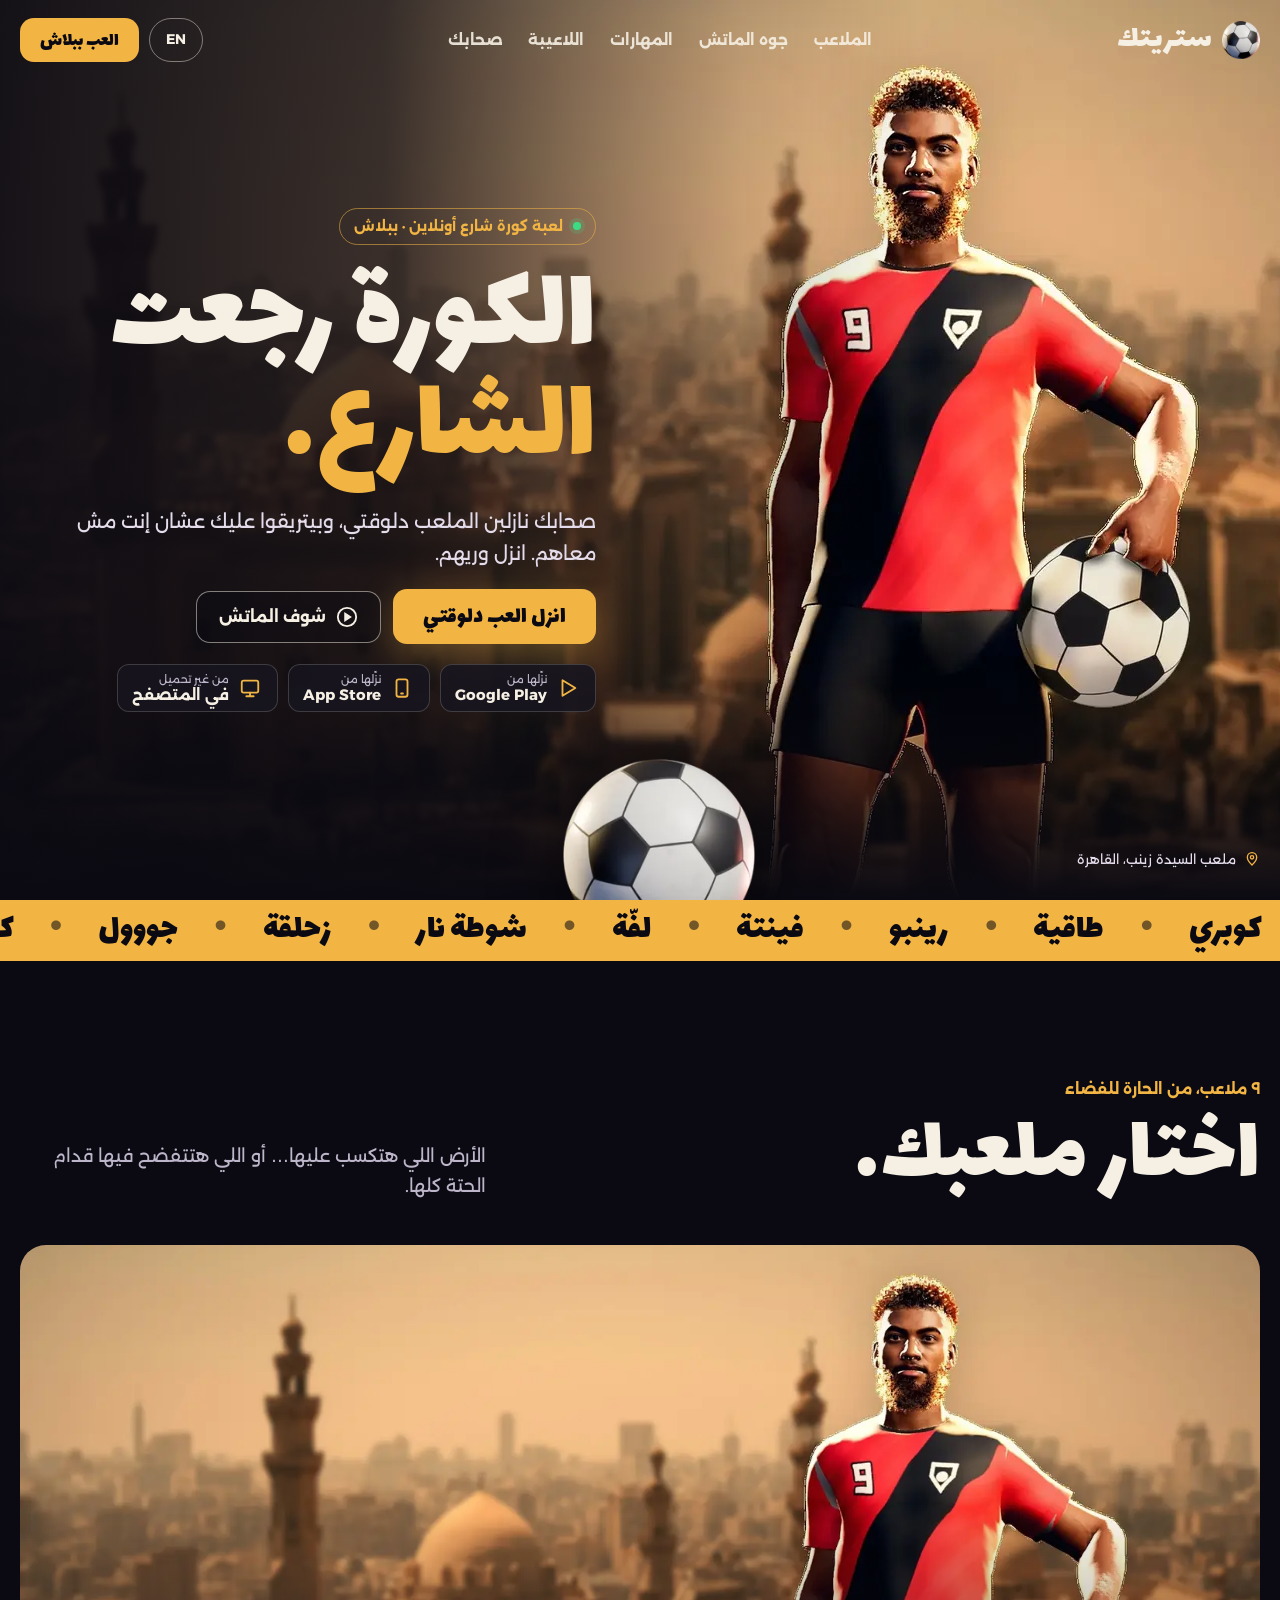
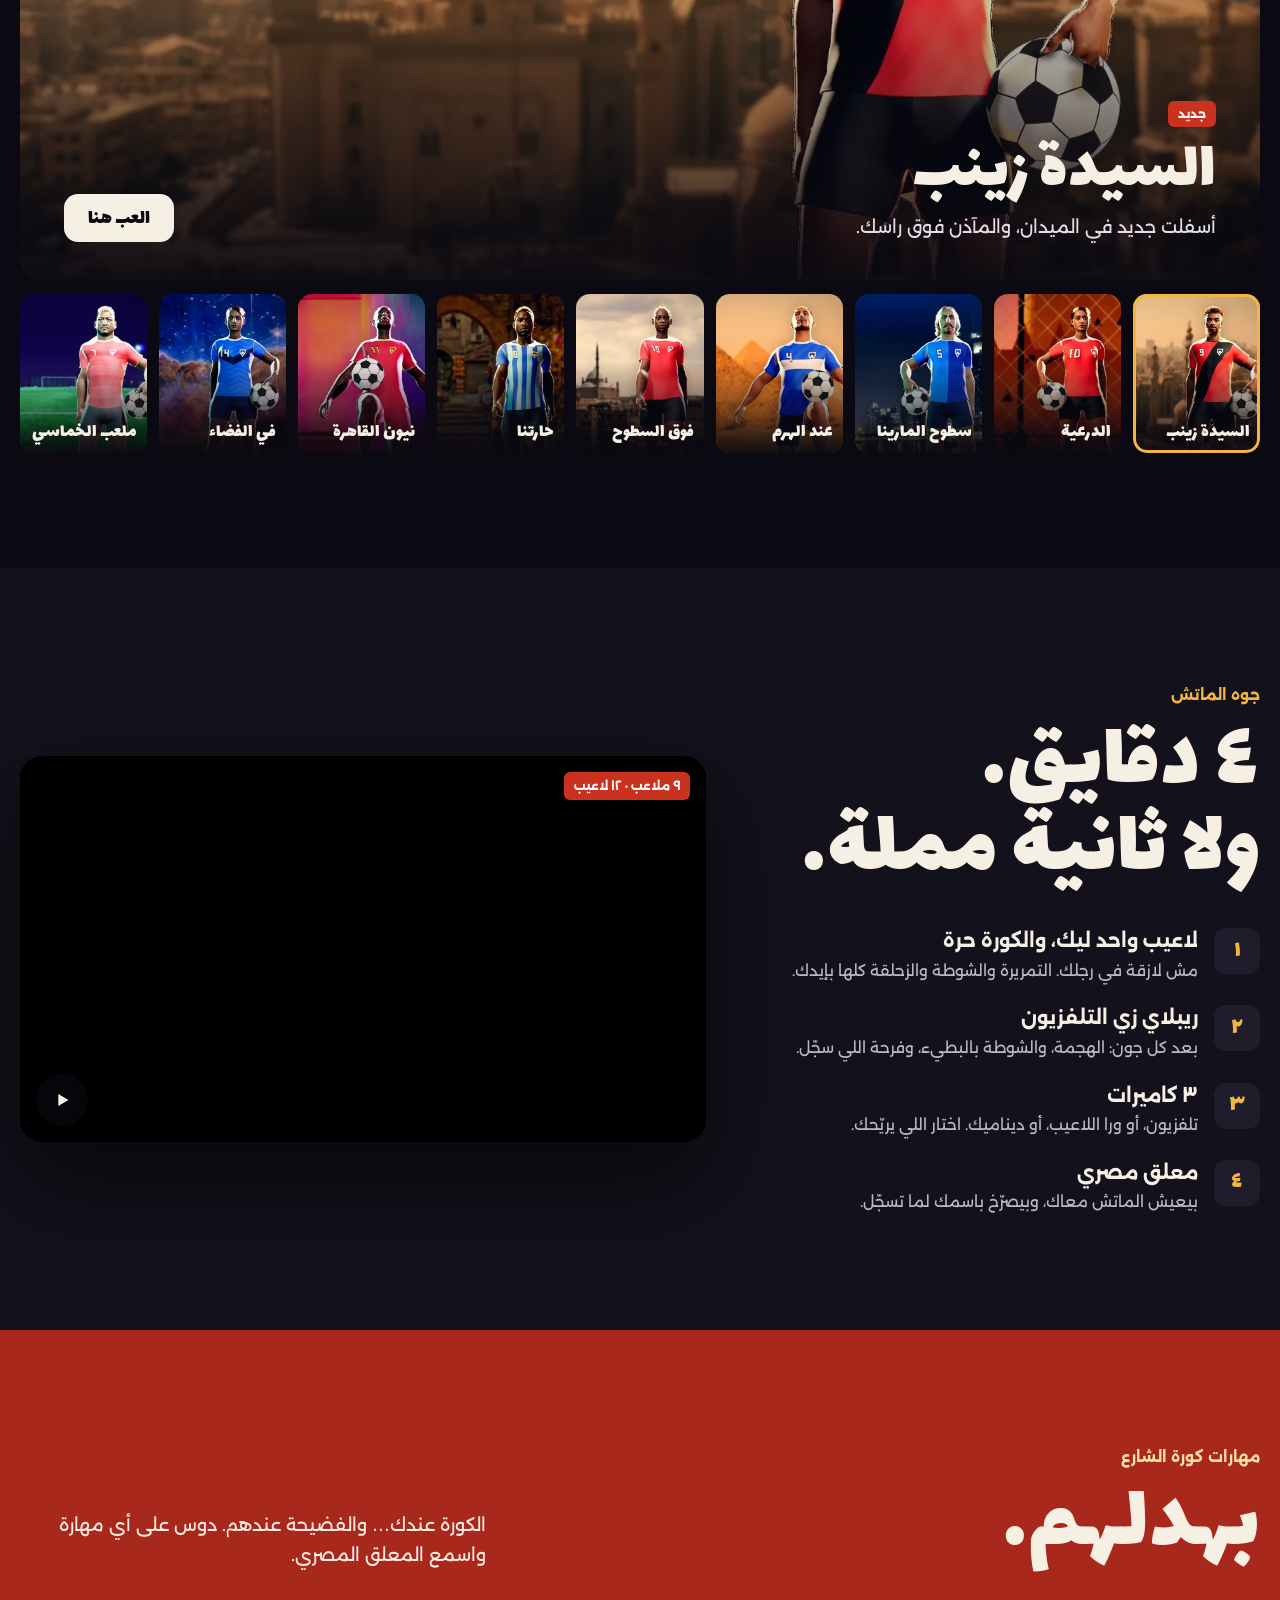
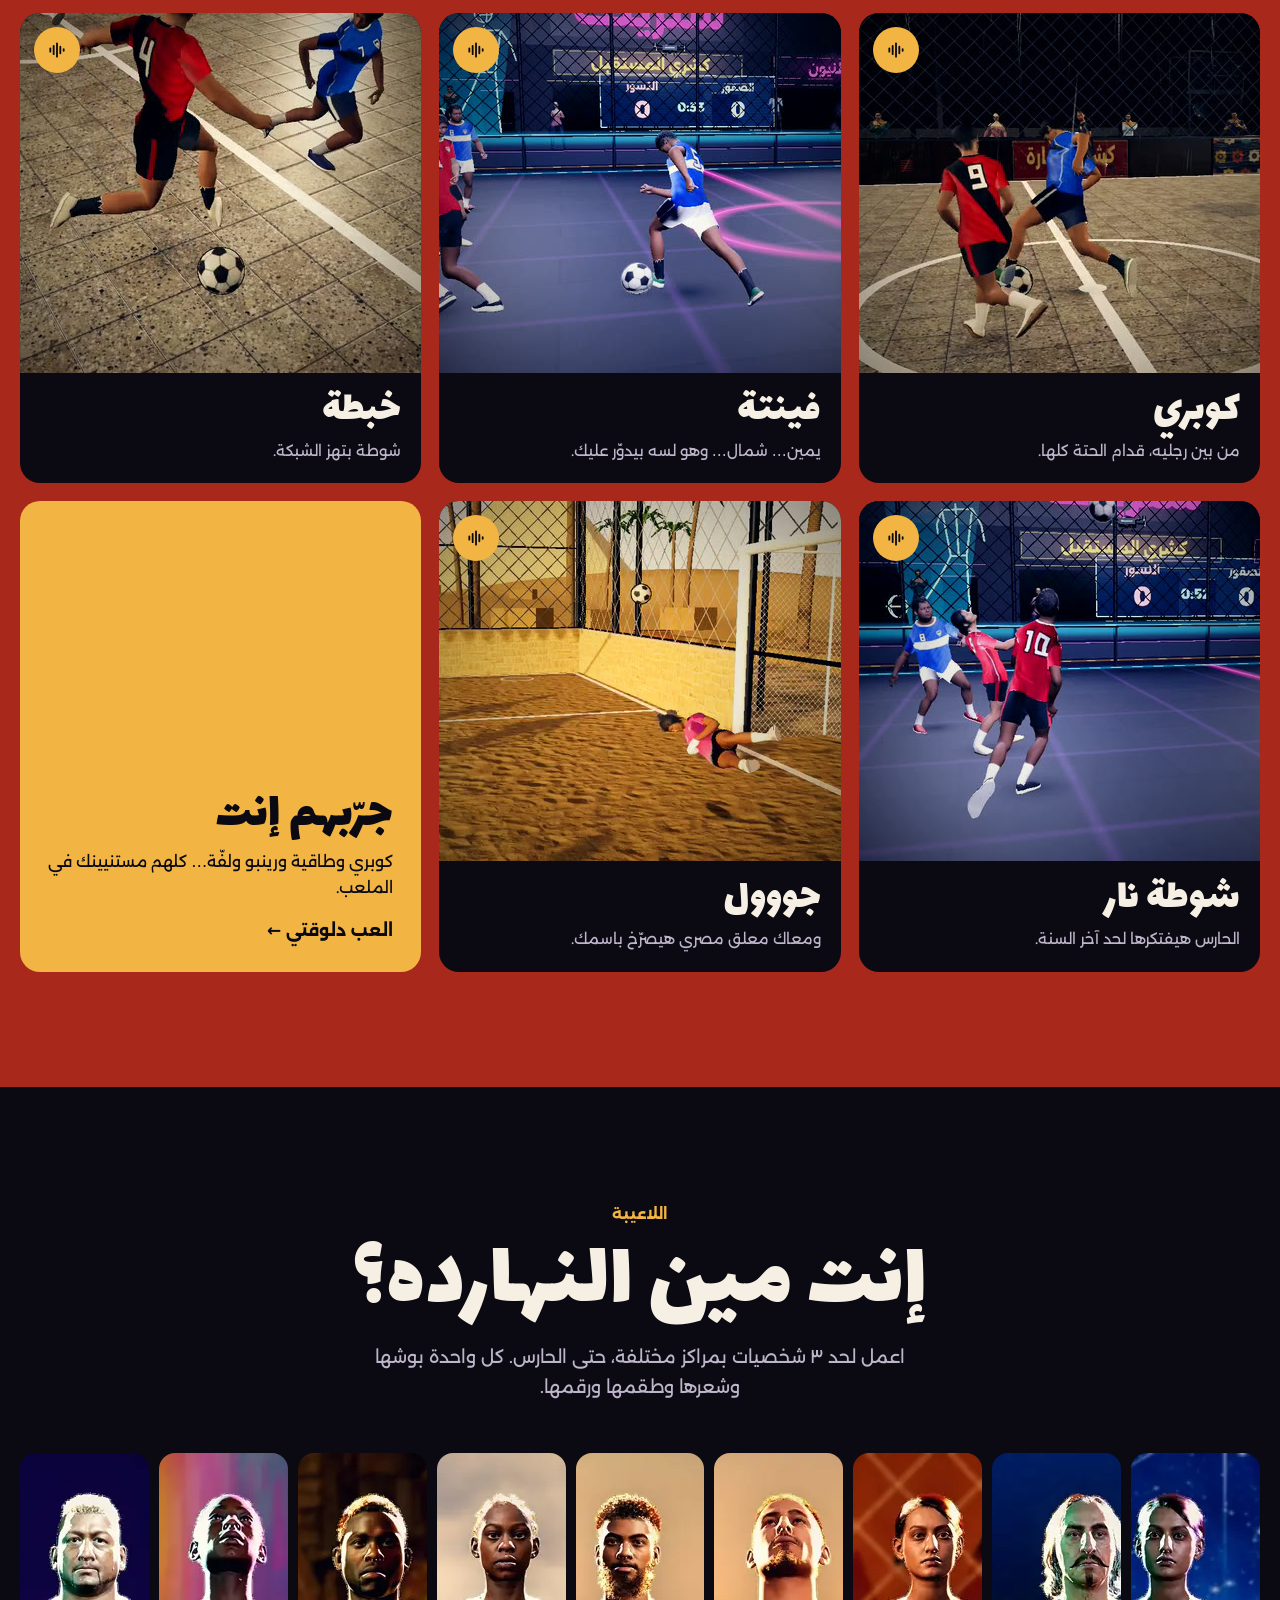
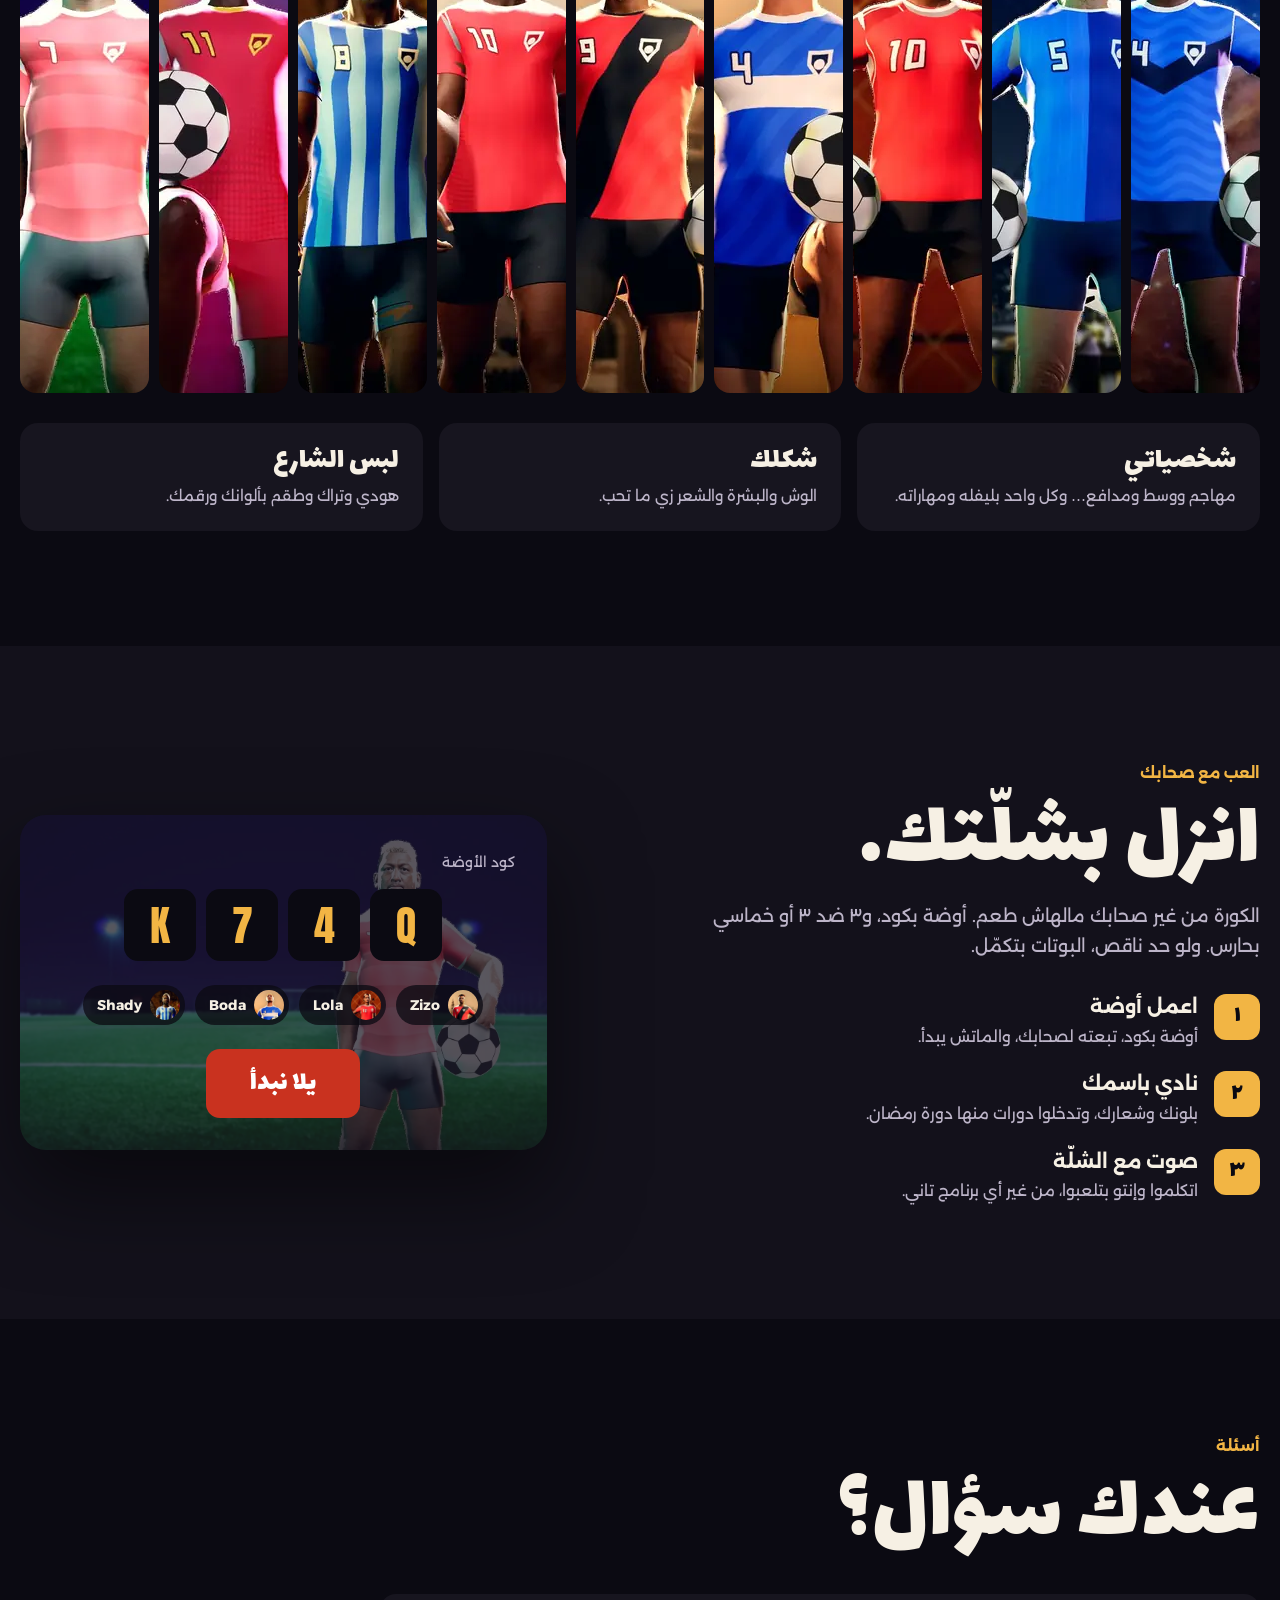
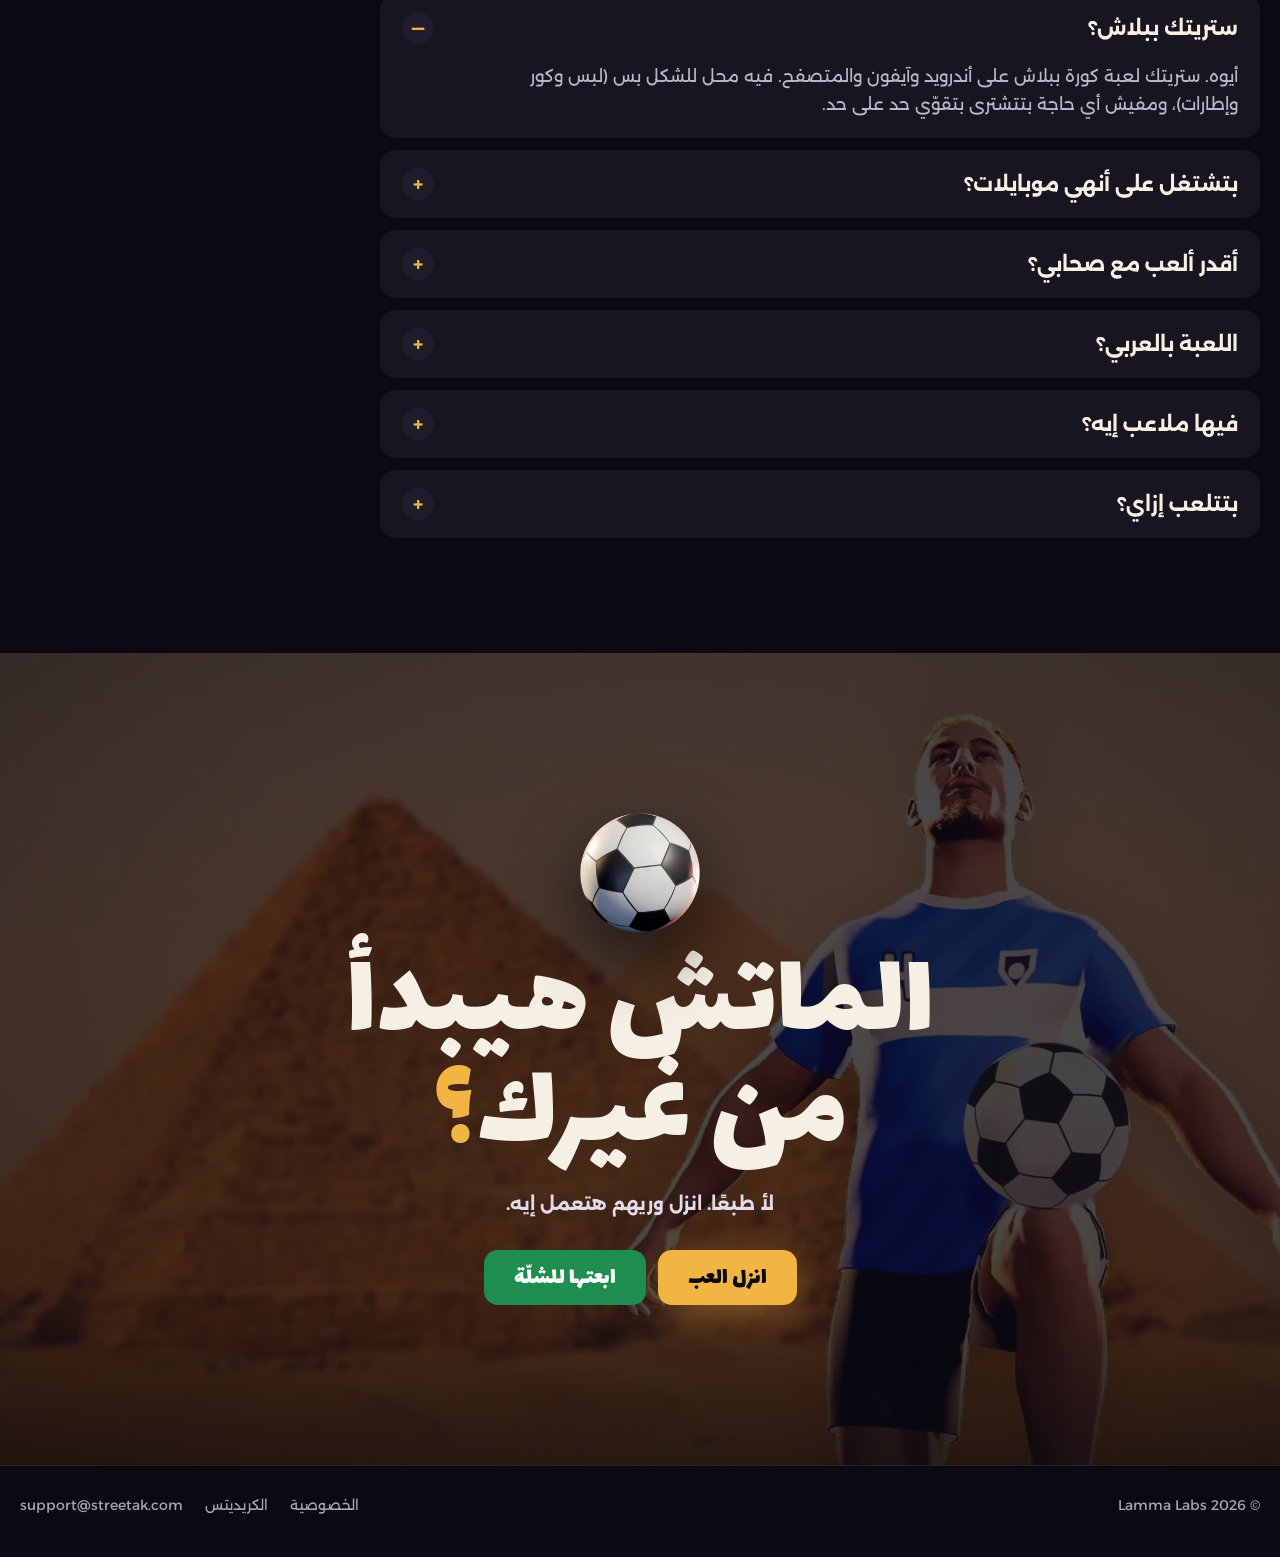
==== commit 45440388: "streetak.com «Floodlight»: the new key art, a cinematic clip per court, the Blender ball, SEO - Hero" ====
--- a/index.html
+++ b/index.html
@@ -5,7 +5,7 @@
 <meta name="viewport" content="width=device-width, initial-scale=1, viewport-fit=cover">
 <!-- seo:start (written by tools/build.js from its SEO table and the FAQ below: edit there, then run node tools/build.js) -->
 <title>ستريتك: كورة الشارع | لعبة كورة أونلاين ببلاش مع صحابك</title>
-<meta name="description" content="ستريتك لعبة كورة شارع أونلاين ببلاش: 3 ضد 3 و5 ضد 5 مع صحابك في أوضة بكود. كوبري وطاقية ولفّة، ملاعب فوق السطوح وفي الحارة وعند الهرم، وتعليق مصري. أندرويد وآيفون والمتصفح.">
+<meta name="description" content="ستريتك لعبة كورة شارع أونلاين ببلاش: 3 ضد 3 و5 ضد 5 مع صحابك في أوضة بكود. كوبري وطاقية ولفّة، ٩ ملاعب من السيدة زينب وعند الهرم للدرعية والمارينا، ومعلق مصري. أندرويد وآيفون والمتصفح.">
 <meta name="robots" content="index,follow,max-image-preview:large">
 <link rel="canonical" href="https://streetak.com/">
 <link rel="alternate" hreflang="ar" href="https://streetak.com/">
@@ -62,7 +62,7 @@
    "@id": "https://streetak.com/#webpage",
    "url": "https://streetak.com/",
    "name": "ستريتك: كورة الشارع | لعبة كورة أونلاين ببلاش مع صحابك",
-   "description": "ستريتك لعبة كورة شارع أونلاين ببلاش: 3 ضد 3 و5 ضد 5 مع صحابك في أوضة بكود. كوبري وطاقية ولفّة، ملاعب فوق السطوح وفي الحارة وعند الهرم، وتعليق مصري. أندرويد وآيفون والمتصفح.",
+   "description": "ستريتك لعبة كورة شارع أونلاين ببلاش: 3 ضد 3 و5 ضد 5 مع صحابك في أوضة بكود. كوبري وطاقية ولفّة، ٩ ملاعب من السيدة زينب وعند الهرم للدرعية والمارينا، ومعلق مصري. أندرويد وآيفون والمتصفح.",
    "inLanguage": "ar",
    "isPartOf": {
     "@id": "https://streetak.com/#website"
@@ -82,16 +82,29 @@
     "Streetak: Street Football"
    ],
    "url": "https://streetak.com/",
-   "description": "لعبة كورة شارع أونلاين ببلاش، 3 ضد 3 و5 ضد 5: لاعيب واحد لكل واحد والكورة حرة، مهارات الشارع (كوبري، طاقية، لفّة، فينتة، تمويه، زحلقة)، ملاعب فوق السطوح وفي الحارة وعند الهرم والقاهرة نيون والفضاء، أوض مع صحابك بكود، نوادي ودورات منها دورة رمضان، وتعليق مصري. مفيش حاجة بتتشترى بتقوّي حد على حد.",
+   "description": "لعبة كورة شارع أونلاين ببلاش، 3 ضد 3 و5 ضد 5: لاعيب واحد لكل واحد والكورة حرة، مهارات الشارع (كوبري، طاقية، لفّة، فينتة، تمويه، زحلقة)، ٩ ملاعب: السيدة زينب وفوق السطوح وحارتنا وعند الهرم ونيون القاهرة وملعب الخماسي والفضاء والدرعية وسطوح المارينا، ريبلاي زي التلفزيون، أوض مع صحابك بكود، نوادي ودورات منها دورة رمضان، ومعلق مصري. مفيش حاجة بتتشترى بتقوّي حد على حد.",
    "image": "https://streetak.com/assets/img/og.jpg",
    "screenshot": [
-    "https://streetak.com/assets/img/hero.jpg",
-    "https://streetak.com/assets/img/neon.jpg",
-    "https://streetak.com/assets/img/roof.jpg",
-    "https://streetak.com/assets/img/hara.jpg",
-    "https://streetak.com/assets/img/sand.jpg",
-    "https://streetak.com/assets/img/space.jpg"
+    "https://streetak.com/assets/img/k/sayeda-w.webp",
+    "https://streetak.com/assets/img/k/riyadh-w.webp",
+    "https://streetak.com/assets/img/k/dubai-w.webp",
+    "https://streetak.com/assets/img/k/sand-w.webp",
+    "https://streetak.com/assets/img/k/roof-w.webp",
+    "https://streetak.com/assets/img/k/street-w.webp",
+    "https://streetak.com/assets/img/k/neon-w.webp",
+    "https://streetak.com/assets/img/k/space-w.webp",
+    "https://streetak.com/assets/img/k/turf-w.webp"
    ],
+   "trailer": {
+    "@type": "VideoObject",
+    "name": "ستريتك: ملاعب ولاعيبة كورة الشارع",
+    "description": "جولة في ملاعب ستريتك التسعة ولاعيبتها: السيدة زينب، الدرعية، سطوح المارينا، الهرم، السطوح، الحارة، نيون القاهرة، الفضاء وملعب الخماسي.",
+    "thumbnailUrl": "https://streetak.com/assets/video/reel.jpg",
+    "contentUrl": "https://streetak.com/assets/video/reel.mp4",
+    "uploadDate": "2026-11-05T12:00:00+02:00",
+    "duration": "PT18S",
+    "inLanguage": "ar"
+   },
    "genre": [
     "رياضة",
     "كرة قدم",
@@ -170,10 +183,18 @@
     },
     {
      "@type": "Question",
+     "name": "فيها ملاعب إيه؟",
+     "acceptedAnswer": {
+      "@type": "Answer",
+      "text": "٩ ملاعب: السيدة زينب، وفوق السطوح، وحارتنا، وعند الهرم، ونيون القاهرة، وملعب الخماسي، وفي الفضاء، والدرعية في السعودية، وسطوح المارينا في الإمارات. وكل ملعب أرضه بتفرق في الكورة والزحلقة."
+     }
+    },
+    {
+     "@type": "Question",
      "name": "بتتلعب إزاي؟",
      "acceptedAnswer": {
       "@type": "Answer",
-      "text": "بتتحكم في لاعيب واحد، والكورة حرة مش لازقة في رجلك. عندك مهارات الشارع: كوبري وطاقية ولفّة وفينتة وتمويه وزحلقة. والماتش 4 دقايق على ملاعب زي فوق السطوح وحارتنا وعند الهرم والقاهرة نيون والفضاء."
+      "text": "بتتحكم في لاعيب واحد، والكورة حرة مش لازقة في رجلك. عندك مهارات الشارع: كوبري وطاقية ولفّة وفينتة وتمويه وزحلقة. والماتش 4 دقايق."
      }
     }
    ]
@@ -182,426 +203,450 @@
 }
 </script>
 <!-- seo:end -->
-<meta name="theme-color" content="#16122e">
+<meta name="theme-color" content="#0b0a12">
+<meta name="color-scheme" content="dark">
 <link rel="icon" href="favicon.svg" type="image/svg+xml">
+<link rel="icon" href="favicon-32.png" sizes="32x32" type="image/png">
 <link rel="apple-touch-icon" href="apple-touch-icon.png">
 <link rel="manifest" href="site.webmanifest">
-
+<link rel="preload" as="image" href="assets/img/k/sayeda-w.webp" fetchpriority="high">
+<link rel="preload" href="assets/fonts/lalezar-arabic-400-normal.woff2" as="font" type="font/woff2" crossorigin>
+<link rel="preload" href="assets/fonts/alexandria-arabic-400-normal.woff2" as="font" type="font/woff2" crossorigin>
 <style>
 @font-face{font-family:Lalezar;font-display:swap;src:url(assets/fonts/lalezar-arabic-400-normal.woff2) format("woff2");unicode-range:U+0600-06FF,U+0750-077F,U+FB50-FDFF,U+FE70-FEFC}
 @font-face{font-family:Lalezar;font-display:swap;src:url(assets/fonts/lalezar-latin-400-normal.woff2) format("woff2");unicode-range:U+0000-00FF}
-@font-face{font-family:Marhey;font-weight:700;font-display:swap;src:url(assets/fonts/marhey-arabic-700-normal.woff2) format("woff2");unicode-range:U+0600-06FF,U+0750-077F,U+FB50-FDFF,U+FE70-FEFC}
-@font-face{font-family:Marhey;font-weight:700;font-display:swap;src:url(assets/fonts/marhey-latin-700-normal.woff2) format("woff2");unicode-range:U+0000-00FF}
 @font-face{font-family:Alexandria;font-weight:400;font-display:swap;src:url(assets/fonts/alexandria-arabic-400-normal.woff2) format("woff2");unicode-range:U+0600-06FF,U+0750-077F,U+FB50-FDFF,U+FE70-FEFC}
 @font-face{font-family:Alexandria;font-weight:700;font-display:swap;src:url(assets/fonts/alexandria-arabic-700-normal.woff2) format("woff2");unicode-range:U+0600-06FF,U+0750-077F,U+FB50-FDFF,U+FE70-FEFC}
 @font-face{font-family:Alexandria;font-weight:400;font-display:swap;src:url(assets/fonts/alexandria-latin-400-normal.woff2) format("woff2");unicode-range:U+0000-00FF}
 @font-face{font-family:Alexandria;font-weight:700;font-display:swap;src:url(assets/fonts/alexandria-latin-700-normal.woff2) format("woff2");unicode-range:U+0000-00FF}
 @font-face{font-family:Anton;font-display:swap;src:url(assets/fonts/anton-latin-400-normal.woff2) format("woff2");unicode-range:U+0000-00FF}
 
-/* Layout: a street poster pasted on a khayamiya tent wall — sunburst yellow hero, colour-blocked bands, the game always shown landscape, the way it is played */
-:root{
-  --sun:#e8b75a;--sun2:#edc271;--ink:#16122e;--ink2:#221c45;--tent:#d4432f;--nile:#2780c0;--paper:#fff7e8;--leaf:#1fa855;
-  --disp:"Lalezar",Impact,sans-serif;--body:"Alexandria",system-ui,sans-serif;--hand:"Marhey","Alexandria",sans-serif;
-  --star:url("data:image/svg+xml,%3Csvg xmlns='http://www.w3.org/2000/svg' width='64' height='64' viewBox='0 0 64 64'%3E%3Crect width='64' height='64' fill='%23d4432f'/%3E%3Cg transform='translate(32 32)'%3E%3Crect x='-17' y='-17' width='34' height='34' fill='%23e8b75a'/%3E%3Crect x='-17' y='-17' width='34' height='34' fill='%23e8b75a' transform='rotate(45)'/%3E%3Crect x='-10' y='-10' width='20' height='20' fill='%2316122e'/%3E%3Crect x='-10' y='-10' width='20' height='20' fill='%2316122e' transform='rotate(45)'/%3E%3Ccircle r='5' fill='%232780c0'/%3E%3C/g%3E%3Cg fill='%2316122e'%3E%3Ccircle r='4'/%3E%3Ccircle cx='64' r='4'/%3E%3Ccircle cy='64' r='4'/%3E%3Ccircle cx='64' cy='64' r='4'/%3E%3C/g%3E%3C/svg%3E");
-  color-scheme:light;
-}
+/* «Floodlight» (5 Nov 2026): a street match at night. The Unreal key art of the nine courts, a Blender ball,
+   ink ground, sun-gold for the actions, team red for the skills band. Lalezar for the Arabic titles, Anton for the English. */
+:root{--ink:#0b0a12;--ink2:#13111b;--card:#17151f;--card2:#1f1c2c;--paper:#f6f0e4;--soft:#e4dceb;--mute:#bdb5c9;
+  --gold:#f2b544;--red:#c9321f;--band:#a8281c;--wa:#1e8e4e;
+  --disp:"Lalezar",Impact,sans-serif;--body:"Alexandria",system-ui,sans-serif}
 html[lang=en]{--disp:"Anton","Lalezar",Impact,sans-serif}
 *{box-sizing:border-box}
 html{scroll-behavior:smooth;-webkit-text-size-adjust:100%}
-body{margin:0;background:var(--ink);color:var(--ink);font-family:var(--body);font-size:17px;line-height:1.65;overflow-x:hidden}
+body{margin:0;background:var(--ink);color:var(--paper);font-family:var(--body);font-size:17px;line-height:1.65;overflow-x:hidden}
 img,video{display:block;max-width:100%}
 a{color:inherit;text-decoration:none}
 button{font:inherit;color:inherit}
-:focus-visible{outline:3px solid var(--nile);outline-offset:3px}
-.wrap{width:100%;max-width:1200px;margin-inline:auto;padding-left:max(18px,env(safe-area-inset-left,0px));padding-right:max(18px,env(safe-area-inset-right,0px))}
+:focus-visible{outline:3px solid var(--gold);outline-offset:3px}
+.skip{position:absolute;inset-inline-start:12px;top:-60px;z-index:99;background:var(--gold);color:var(--ink);padding:10px 16px;border-radius:10px;font-weight:700}
+.skip:focus{top:12px}
+.wrap{width:100%;max-width:1280px;margin-inline:auto;padding-left:max(20px,env(safe-area-inset-left,0px));padding-right:max(20px,env(safe-area-inset-right,0px))}
 .disp{font-family:var(--disp);font-weight:400;line-height:.92;margin:0;text-wrap:balance}
-html[lang=en] .disp{text-transform:uppercase;line-height:.95}
-
-/* chunky game buttons */
-.btn{display:inline-flex;align-items:center;justify-content:center;gap:10px;font-family:var(--disp);font-size:26px;line-height:1;padding:17px 30px 15px;border-radius:16px;border:3px solid var(--ink);cursor:pointer;transition:transform .12s,box-shadow .12s;white-space:nowrap}
-html[lang=en] .btn{text-transform:uppercase;letter-spacing:.03em;font-size:23px}
-.btn:active{transform:translateY(5px)}
-.b-ink{background:var(--ink);color:var(--sun);box-shadow:0 6px 0 #000}
-.b-ink:active{box-shadow:0 1px 0 #000}
-.b-sun{background:var(--sun);color:var(--ink);box-shadow:0 6px 0 var(--ink)}
-.b-sun:active{box-shadow:0 1px 0 var(--ink)}
-.b-paper{background:var(--paper);color:var(--ink);box-shadow:0 6px 0 var(--ink);font-size:21px}
-.b-wa{background:var(--leaf);color:#fff;box-shadow:0 6px 0 var(--ink);font-size:21px}
+html[lang=en] .disp{text-transform:uppercase;line-height:.98;letter-spacing:.005em}
+.kick{margin:0 0 12px;font-weight:700;font-size:15px;color:var(--gold)}
+.lead{font-size:clamp(16px,1.4vw,19px);color:var(--mute);margin:16px 0 0;max-width:32em}
+.sec{padding-block:clamp(72px,9vw,120px)}
+.head{display:flex;justify-content:space-between;align-items:flex-end;gap:16px 40px;flex-wrap:wrap}
+.head .lead{margin:0;max-width:26em}
+h2.disp{font-size:clamp(54px,7.4vw,104px)}
+
+/* buttons */
+.btn{display:inline-flex;align-items:center;justify-content:center;gap:10px;min-height:48px;font-family:var(--disp);font-size:24px;line-height:1;padding:17px 30px 14px;border-radius:14px;border:0;cursor:pointer;white-space:nowrap;transition:transform .15s,box-shadow .15s,background .15s}
+html[lang=en] .btn{text-transform:uppercase;letter-spacing:.03em;font-size:21px;padding:16px 28px}
 .btn:hover{transform:translateY(-2px)}
+.btn:active{transform:translateY(1px)}
+.b-gold{background:var(--gold);color:var(--ink);box-shadow:0 10px 36px rgba(242,181,68,.32)}
+.b-gold:hover{background:#ffc75e}
+.b-ghost{font-family:var(--body);font-weight:700;font-size:16px;color:var(--paper);background:rgba(11,10,18,.4);border:1.5px solid rgba(246,240,228,.5);padding:14px 22px}
+html[lang=en] .b-ghost{text-transform:none;font-size:16px;letter-spacing:0}
+.b-ghost svg{width:22px;height:22px}
+.b-wa{background:var(--wa);color:#fff}
 
 /* nav */
-body::before{content:"";position:fixed;inset:0 0 auto;height:env(safe-area-inset-top,0px);z-index:60;background:var(--sun)}
-.nav{position:sticky;top:env(safe-area-inset-top,0px);z-index:50;background:var(--sun);border-bottom:3px solid var(--ink)}
-.nav .wrap{display:flex;align-items:center;justify-content:space-between;height:68px;gap:12px}
-.brand{display:flex;align-items:center;gap:10px;font-family:"Lalezar",var(--disp);font-size:32px;line-height:1;color:var(--ink)}
-.brand i{width:34px;height:34px;border-radius:9px;background:var(--star) center/34px;border:2.5px solid var(--ink);display:block}
+.nav{position:absolute;top:0;right:0;left:0;z-index:20}
+.nav .wrap{display:flex;align-items:center;justify-content:space-between;gap:16px;padding-block:18px}
+.brand{display:flex;align-items:center;gap:10px;font-family:"Lalezar",var(--disp);font-size:32px;line-height:1}
+.brand img{width:38px;height:38px}
+.menu{display:flex;gap:26px;font-weight:700;font-size:15px}
+.menu a{opacity:.9}.menu a:hover{opacity:1;color:var(--gold)}
 .navr{display:flex;align-items:center;gap:10px}
-.lang{font-weight:700;font-size:14px;background:var(--paper);border:2.5px solid var(--ink);border-radius:999px;padding:6px 14px;cursor:pointer}
-.nav .btn{font-size:20px;padding:10px 20px 9px;box-shadow:0 4px 0 #000;border-width:2.5px}
-
-/* nav: dark bar over the sunny hero (founder, 29 Oct) */
-body::before{background:var(--ink)}
-.nav{background:var(--ink);border-bottom:3px solid #000;box-shadow:0 6px 18px rgba(22,18,46,.28)}
-.brand{color:var(--sun)}
-.brand i{border-color:var(--sun)}
-.lang{background:transparent;color:var(--paper);border-color:rgba(255,247,232,.7)}
-.lang:hover{background:var(--ink2)}
-.nav .b-ink{background:var(--sun);color:var(--ink);box-shadow:0 4px 0 #000}
-
-/* store buttons in the hero (founder, 29 Oct) */
-.stores{display:flex;flex-wrap:wrap;gap:10px;margin-top:14px}
-.store{display:inline-flex;align-items:center;gap:10px;background:var(--ink);color:var(--paper);border:2.5px solid var(--ink);border-radius:14px;padding:7px 16px 7px 14px;box-shadow:0 4px 0 #000;text-decoration:none;transition:transform .15s}
-.store:hover{transform:translateY(-2px)}
-.store svg{width:26px;height:26px;flex:none;fill:none;stroke:var(--sun);stroke-width:2;stroke-linecap:round;stroke-linejoin:round}
-.store span{display:flex;flex-direction:column;line-height:1.1;text-align:start}
-.store small{font-size:11px;opacity:.8}
-.store b{font-family:var(--body);font-size:17px;font-weight:800;letter-spacing:.2px;direction:ltr}
-
-/* hero */
-.hero{position:relative;overflow:hidden;background:var(--sun);padding-block:clamp(30px,5vw,64px) clamp(40px,6vw,80px)}
-.hero::before{content:"";position:absolute;inset:-40%;background:repeating-conic-gradient(from 0deg at 50% 58%,var(--sun) 0 7deg,var(--sun2) 7deg 14deg);animation:spin 90s linear infinite;pointer-events:none}
-@keyframes spin{to{transform:rotate(360deg)}}
-.hero .wrap{position:relative}
-.hero-top{display:flex;justify-content:space-between;align-items:flex-end;gap:24px;flex-wrap:wrap}
-.kick{display:inline-block;font-family:var(--hand);font-size:16px;background:var(--ink);color:var(--sun);padding:4px 14px 6px;border-radius:8px;transform:rotate(-2deg);margin:0 0 16px}
-h1 .kick{display:block;width:fit-content;line-height:1.65;text-transform:none!important;letter-spacing:0}
-h1.disp{font-size:clamp(68px,12.5vw,184px);color:var(--ink)}
+.lang{display:inline-flex;align-items:center;min-height:44px;font-weight:700;font-size:14px;border:1.5px solid rgba(246,240,228,.45);border-radius:999px;padding:0 16px}
+.lang:hover{border-color:var(--paper)}
+.nav .btn{font-size:20px;padding:12px 20px 10px;min-height:44px;box-shadow:none}
+html[lang=en] .nav .btn{font-size:18px}
+
+/* hero: the El-Sayeda Zeinab clip, the words on the side away from the player */
+.hero{position:relative;min-height:min(900px,100svh);display:flex;align-items:center;overflow:hidden;isolation:isolate}
+.hero-bg,.hero-bg img,.hero-bg video{position:absolute;inset:0;width:100%;height:100%;object-fit:cover;object-position:72% 30%}
+.hero-bg{z-index:-1}
+.hero::before{content:"";position:absolute;inset:0;z-index:0;background:linear-gradient(90deg,rgba(11,10,18,.95) 0%,rgba(11,10,18,.8) 30%,rgba(11,10,18,.18) 58%,rgba(11,10,18,0) 72%)}
+.hero::after{content:"";position:absolute;inset:auto 0 0;height:240px;z-index:0;background:linear-gradient(0deg,var(--ink),rgba(11,10,18,0))}
+.hero .wrap{position:relative;z-index:2;display:flex;padding-block:140px 120px}
+.copy{margin-right:auto;margin-left:0;max-width:600px;display:flex;flex-direction:column;gap:20px}
+.pill{align-self:flex-start;display:inline-flex;align-items:center;gap:10px;font-weight:700;font-size:14px;color:var(--gold);border:1.5px solid rgba(242,181,68,.55);border-radius:999px;padding:6px 14px;margin:0}
+.pill i{width:8px;height:8px;border-radius:50%;background:#3ddc84;box-shadow:0 0 0 4px rgba(61,220,132,.18)}
+h1.disp{font-size:clamp(70px,9.4vw,136px)}
+html[lang=en] h1.disp{font-size:clamp(56px,7.2vw,104px)}
 h1 .l{display:block}
-html[lang=en] h1.disp{font-size:clamp(56px,8.6vw,128px)}
-h1 .l2{color:var(--tent);-webkit-text-stroke:0}
-.side{max-width:24em;padding-bottom:12px}
-.sub{font-size:clamp(17px,1.5vw,20px);margin:0 0 22px;font-weight:700}
-.cta-row{display:flex;flex-wrap:wrap;gap:14px;align-items:center}
-.chips{display:flex;flex-wrap:wrap;gap:8px;margin-top:20px}
-.chips span{font-family:var(--hand);font-size:15px;border:2.5px solid var(--ink);border-radius:999px;padding:3px 14px 5px;background:var(--paper)}
-
-/* landscape phone */
-.phone{position:relative;background:#0d0b1c;border-radius:clamp(22px,3.4vw,42px);padding:clamp(8px,1.1vw,13px) clamp(16px,2.6vw,30px);box-shadow:0 0 0 3px var(--ink),0 18px 0 rgba(22,18,46,.25),0 40px 70px rgba(22,18,46,.35)}
-.phone::before{content:"";position:absolute;inset-block:32%;inset-inline-end:clamp(5px,.9vw,10px);width:clamp(5px,.6vw,7px);border-radius:9px;background:#000}
-.phone::after{content:"";position:absolute;top:-6px;inset-inline-start:22%;width:12%;height:6px;border-radius:6px 6px 0 0;background:#0d0b1c;box-shadow:0 0 0 3px var(--ink)}
-.scr{position:relative;aspect-ratio:1280/592;border-radius:clamp(12px,1.8vw,22px);overflow:hidden;background:#000}
-.scr img,.scr video{position:absolute;inset:0;width:100%;height:100%;object-fit:cover}
-.scr::after{content:"";position:absolute;inset:0;background:linear-gradient(120deg,rgba(255,255,255,.16),transparent 35%);pointer-events:none}
-.hero-phone{position:relative;margin-top:clamp(18px,3vw,36px);max-width:980px;margin-inline:auto}
-.hero-phone .phone{transform:rotate(-2.5deg)}
-.stk{position:absolute;z-index:3;font-family:var(--disp);line-height:1;padding:9px 20px 11px;border-radius:12px;border:3px solid var(--ink);box-shadow:0 5px 0 var(--ink);white-space:nowrap;font-size:clamp(24px,3.4vw,44px)}
-html[lang=en] .stk{text-transform:uppercase;font-size:clamp(20px,2.8vw,36px)}
-.stk.a{background:var(--tent);color:var(--paper);top:-6%;inset-inline-start:-1%;transform:rotate(-8deg)}
-.stk.b{background:var(--nile);color:var(--paper);bottom:-7%;inset-inline-end:6%;transform:rotate(5deg)}
-.ball{position:absolute;z-index:3;width:clamp(56px,7vw,96px);aspect-ratio:1;bottom:-9%;inset-inline-start:12%;border-radius:50%;border:3px solid var(--ink);background:radial-gradient(circle at 34% 30%,#fff 0 50%,#e9e4da 51%);animation:hop 1.6s cubic-bezier(.3,0,.5,1) infinite alternate}
-.ball::after{content:"";position:absolute;inset:27%;background:var(--ink);clip-path:polygon(50% 0,100% 38%,82% 100%,18% 100%,0 38%)}
-@keyframes hop{to{transform:translateY(-26px) rotate(160deg)}}
-
-/* khayamiya band */
-.tent{height:34px;background:var(--star) 0 0/34px 34px;border-block:3px solid var(--ink)}
+h1 .g{color:var(--gold)}
+.sub{margin:0;font-size:clamp(17px,1.5vw,20px);color:var(--soft);max-width:30em}
+.ctas{display:flex;flex-wrap:wrap;gap:12px;align-items:center}
+.stores{display:flex;flex-wrap:wrap;gap:10px}
+.store{display:inline-flex;align-items:center;gap:10px;min-height:48px;background:rgba(23,21,31,.88);border:1px solid rgba(246,240,228,.18);border-radius:12px;padding:6px 16px 6px 14px;transition:border-color .15s}
+.store:hover{border-color:var(--gold)}
+.store svg{width:22px;height:22px;flex:none;fill:none;stroke:var(--gold);stroke-width:2;stroke-linecap:round;stroke-linejoin:round}
+.store span{display:flex;flex-direction:column;line-height:1.15;text-align:start}
+.store small{font-size:11px;color:var(--mute)}
+.store b{font-size:15px}
+.where{position:absolute;z-index:2;bottom:30px;inset-inline-start:max(20px,calc((100vw - 1280px)/2 + 20px));margin:0;display:flex;align-items:center;gap:8px;font-size:13px;color:var(--soft)}
+.where svg{width:16px;height:16px;fill:none;stroke:var(--gold);stroke-width:2}
+/* the Blender ball: it spins as the page scrolls (a 24-frame strip) */
+.spin{display:block;position:absolute;z-index:3;width:clamp(120px,15vw,210px);aspect-ratio:1;background:url(assets/img/ball-spin.webp) 0 0/2400% 100% no-repeat;filter:drop-shadow(0 26px 34px rgba(0,0,0,.6));pointer-events:none}
+.hero .spin{bottom:clamp(-60px,-4vw,-30px);left:44%}
 
 /* ticker */
-.ticker{background:var(--ink);color:var(--sun);overflow:hidden;white-space:nowrap}
-.ticker .row{display:inline-flex;animation:mq 34s linear infinite;padding-block:12px}
-.ticker span{font-family:var(--disp);font-size:clamp(26px,3vw,40px);line-height:1.1;padding-inline:20px}
+.ticker{background:var(--gold);color:var(--ink);overflow:hidden;white-space:nowrap}
+.ticker .row{display:inline-flex;animation:mq 40s linear infinite;padding-block:11px}
+.ticker span{font-family:var(--disp);font-size:clamp(24px,2.8vw,36px);line-height:1.1;padding-inline:18px}
 html[lang=en] .ticker span{text-transform:uppercase}
-.ticker span:nth-child(3n+2){color:var(--paper)}
-.ticker span:nth-child(3n){color:#ff7a6e}
+.ticker span:nth-child(even){opacity:.55}
 @keyframes mq{to{transform:translateX(50%)}}
 html[dir=ltr] .ticker .row{animation-name:mqr}
 @keyframes mqr{to{transform:translateX(-50%)}}
 
-/* sections */
-.sec{padding-block:clamp(64px,9vw,120px)}
-.eyebrow{display:inline-block;font-family:var(--hand);font-size:16px;padding:3px 14px 5px;border-radius:8px;margin:0 0 14px;transform:rotate(-2deg)}
-h2.disp{font-size:clamp(52px,8vw,112px)}
-.lead{font-size:clamp(17px,1.5vw,20px);max-width:32em;margin:16px 0 0}
-
-/* courts (switcher) */
-.courts{background:var(--ink);color:var(--paper)}
-.courts .eyebrow{background:var(--sun);color:var(--ink)}
-.courts h2{color:var(--sun)}
-.courts .lead{color:rgba(255,247,232,.8)}
-.cgrid{display:grid;grid-template-columns:1fr 300px;gap:clamp(24px,4vw,48px);align-items:center;margin-top:46px}
-.cgrid .phone{box-shadow:0 0 0 3px #3a3270,0 40px 80px rgba(0,0,0,.5)}
-.cgrid .phone::after{box-shadow:0 0 0 3px #3a3270}
-.tabs{display:grid;gap:12px}
-.tab{display:grid;grid-template-columns:86px 1fr;gap:14px;align-items:center;text-align:start;background:var(--ink2);border:3px solid transparent;border-radius:16px;padding:10px;cursor:pointer;transition:border-color .15s,transform .15s}
-.tab img{width:86px;aspect-ratio:1280/592;object-fit:cover;border-radius:9px}
-.tab b{display:block;font-family:var(--disp);font-weight:400;font-size:26px;line-height:1.05;color:var(--paper)}
-html[lang=en] .tab b{text-transform:uppercase;font-size:22px}
-.tab span{display:block;font-size:13.5px;line-height:1.5;color:rgba(255,247,232,.7)}
-.tab:hover{transform:translateX(-3px)}
-.tab[aria-selected=true]{border-color:var(--sun);background:#2b2457}
-.tab[aria-selected=true] b{color:var(--sun)}
-.more{display:flex;flex-wrap:wrap;gap:8px;align-items:center;margin-top:34px;color:rgba(255,247,232,.7);font-size:15px}
-.more span{font-family:var(--hand);font-size:15px;color:var(--paper);border:2px solid #3a3270;border-radius:999px;padding:3px 14px 5px}
+/* courts: the court's own clip and its player, nine tabs */
+.stage{position:relative;margin-top:44px;border-radius:26px;overflow:hidden;aspect-ratio:16/8.2;background:var(--card)}
+.stage video,.stage img{position:absolute;inset:0;width:100%;height:100%;object-fit:cover;object-position:60% 35%}
+.stage::after{content:"";position:absolute;inset:0;background:linear-gradient(0deg,rgba(11,10,18,.92) 0%,rgba(11,10,18,.3) 36%,rgba(11,10,18,0) 58%);pointer-events:none}
+.stage .cap{position:absolute;z-index:2;inset:auto 0 0;padding:clamp(20px,3vw,40px) clamp(20px,3.4vw,44px);display:flex;justify-content:space-between;align-items:flex-end;gap:18px;flex-wrap:wrap}
+.new{display:inline-block;font-weight:700;font-size:12px;background:var(--red);color:#fff;border-radius:6px;padding:3px 10px;margin-bottom:10px}
+.new[hidden]{display:none}
+.stage h3{margin:0;font-family:var(--disp);font-weight:400;font-size:clamp(40px,5.4vw,74px);line-height:1}
+html[lang=en] .stage h3{text-transform:uppercase}
+.stage p{margin:6px 0 0;font-size:clamp(15px,1.4vw,18px);color:var(--soft)}
+.stage .btn{background:var(--paper);color:var(--ink);font-size:21px;padding:14px 24px 12px}
+.tabs{display:grid;grid-template-columns:repeat(9,minmax(0,1fr));gap:12px;margin-top:14px}
+.tab{position:relative;padding:0;border:0;border-radius:14px;overflow:hidden;background:var(--card);cursor:pointer;aspect-ratio:4/5;text-align:start}
+.tab img{position:absolute;inset:0;width:100%;height:100%;object-fit:cover;transition:transform .45s}
+.tab:hover img{transform:scale(1.07)}
+.tab::before{content:"";position:absolute;inset:0;z-index:1;background:linear-gradient(0deg,rgba(11,10,18,.92),rgba(11,10,18,0) 58%)}
+.tab::after{content:"";position:absolute;inset:0;z-index:2;border:3px solid transparent;border-radius:14px;transition:border-color .2s}
+.tab[aria-selected=true]::after{border-color:var(--gold)}
+.tab b{position:absolute;z-index:3;inset:auto 10px 10px;font-family:var(--disp);font-weight:400;font-size:19px;line-height:1.05}
+html[lang=en] .tab b{text-transform:uppercase;font-size:16px}
+.tab span{display:none}
+
+/* in the match */
+.match{background:var(--ink2)}
+.mgrid{display:grid;grid-template-columns:minmax(0,5fr) minmax(0,7fr);gap:clamp(32px,5vw,64px);align-items:center}
+.feats{display:grid;gap:22px;margin-top:34px}
+.feat{display:flex;gap:16px;align-items:flex-start}
+.feat em{flex:none;width:46px;height:46px;border-radius:12px;background:var(--card2);color:var(--gold);display:grid;place-items:center;font-style:normal;font-family:"Lalezar",var(--disp);font-size:24px}
+.feat h3{margin:0;font-size:19px;font-weight:700;line-height:1.4}
+.feat p{margin:3px 0 0;font-size:15.5px;color:var(--mute)}
+.reel{position:relative;border-radius:22px;overflow:hidden;aspect-ratio:16/9;background:#000;box-shadow:0 40px 90px rgba(0,0,0,.55)}
+.reel video{position:absolute;inset:0;width:100%;height:100%;object-fit:cover}
+.reel button{position:absolute;inset-inline-end:16px;bottom:16px;width:52px;height:52px;border-radius:50%;border:0;background:rgba(11,10,18,.6);display:grid;place-items:center;cursor:pointer}
+.reel button svg{width:22px;height:22px;fill:var(--paper)}
+.reel .tag{position:absolute;top:16px;inset-inline-start:16px;font-size:12px;font-weight:700;background:var(--red);color:#fff;border-radius:6px;padding:4px 10px}
 
 /* skills */
-.skills{background:var(--tent);color:var(--paper);position:relative;overflow:hidden}
-.skills .eyebrow{background:var(--ink);color:var(--sun)}
-.skills .lead{color:rgba(255,247,232,.9)}
-.moves{display:grid;grid-template-columns:repeat(3,1fr);gap:18px;margin-top:44px}
-.move{position:relative;text-align:start;background:var(--paper);color:var(--ink);border:3px solid var(--ink);border-radius:20px;padding:22px 22px 20px;cursor:pointer;box-shadow:0 7px 0 var(--ink);transition:transform .12s,box-shadow .12s}
-.move:hover{transform:translateY(-3px)}
-.move:active,.move.on{transform:translateY(5px);box-shadow:0 2px 0 var(--ink)}
-.move b{display:block;font-family:var(--disp);font-weight:400;font-size:clamp(36px,4vw,54px);line-height:1}
-html[lang=en] .move b{text-transform:uppercase}
-.move span{display:block;margin-top:6px;font-size:15px;line-height:1.55}
-.move .pl{position:absolute;top:16px;inset-inline-end:16px;width:38px;height:38px;border-radius:50%;border:2.5px solid var(--ink);background:var(--sun);display:grid;place-items:center;font-size:13px;font-style:normal}
-.move.on .pl{background:var(--nile);color:#fff;animation:pulse .7s infinite}
-.move.on{background:var(--sun)}
-.mcta{background:var(--ink);color:var(--sun);display:block}
-.mcta span{color:rgba(255,247,232,.85)}
+.skills{background:var(--band)}
+.skills .kick{color:#ffe2a6}
+.skills .lead{color:#ffede6}
+.moves{display:grid;grid-template-columns:repeat(3,minmax(0,1fr));gap:18px;margin-top:44px}
+.move{position:relative;display:flex;flex-direction:column;text-align:start;padding:0;border:0;border-radius:20px;overflow:hidden;background:var(--ink);cursor:pointer;transition:transform .2s}
+.move:hover{transform:translateY(-4px)}
+.move .th{display:block;width:100%;aspect-ratio:16/8.5;object-fit:cover}
+.move .pl{position:absolute;top:14px;inset-inline-end:14px;width:46px;height:46px;border-radius:50%;background:var(--gold);display:grid;place-items:center}
+.move .pl svg{width:20px;height:20px;fill:none;stroke:var(--ink);stroke-width:2.2;stroke-linecap:round}
+.move.on .pl{animation:pulse .7s infinite}
 @keyframes pulse{50%{transform:scale(1.15)}}
-
-/* characters «شخصياتي» */
-.chars{background:var(--sun);color:var(--ink)}
-.chars .eyebrow{background:var(--ink);color:var(--sun)}
-.chgrid{display:grid;grid-template-columns:1fr 1fr;gap:20px;margin-top:40px}
-.chcard{margin:0;background:var(--paper);border:3px solid var(--ink);border-radius:20px;overflow:hidden;box-shadow:0 7px 0 var(--ink)}
-.chcard img{display:block;width:100%;height:auto;aspect-ratio:1280/589;object-fit:cover;border-bottom:3px solid var(--ink)}
-.chcard figcaption{padding:14px 18px 16px}
-.chcard b{display:block;font-family:var(--disp);font-weight:400;font-size:clamp(28px,3vw,40px);line-height:1}
-html[lang=en] .chcard b{text-transform:uppercase}
-.chcard span{display:block;margin-top:6px;font-size:15px;line-height:1.55}
-@media (max-width:700px){.chgrid{grid-template-columns:1fr;gap:14px}.chcard figcaption{padding:10px 12px 12px}}
+.move .tx{display:block;padding:16px 20px 20px}
+.move b{display:block;font-family:var(--disp);font-weight:400;font-size:clamp(34px,3.4vw,44px);line-height:1}
+html[lang=en] .move b{text-transform:uppercase;font-size:clamp(28px,2.8vw,36px)}
+.move .tx span{display:block;margin-top:6px;font-size:15px;color:var(--mute)}
+.mcta{background:var(--gold);color:var(--ink);justify-content:flex-end;padding:28px;min-height:260px}
+.mcta b{font-size:clamp(40px,4vw,52px)}
+.mcta span{display:block;margin-top:8px;font-size:16px}
+.mcta i{margin-top:14px;font-style:normal;font-weight:700}
+
+/* players */
+.center{text-align:center}
+.center .lead{margin-inline:auto}
+.roster{display:grid;grid-template-columns:repeat(9,minmax(0,1fr));gap:10px;margin-top:52px}
+.roster img{width:100%;aspect-ratio:280/540;object-fit:cover;border-radius:16px;background:var(--card);transition:transform .3s}
+.roster img:hover{transform:translateY(-10px)}
+.three{display:grid;grid-template-columns:repeat(3,minmax(0,1fr));gap:16px;margin-top:30px}
+.three div{background:var(--card);border-radius:18px;padding:22px 24px}
+.three b{display:block;font-family:var(--disp);font-weight:400;font-size:30px;line-height:1.1}
+html[lang=en] .three b{text-transform:uppercase;font-size:26px}
+.three span{display:block;margin-top:6px;font-size:15px;color:var(--mute)}
 
 /* squad */
-.squad{background:var(--nile);color:var(--paper)}
-.squad .eyebrow{background:var(--sun);color:var(--ink)}
-.squad h2{color:var(--paper)}
-.squad .lead{color:rgba(255,247,232,.92)}
-.sgrid{display:grid;grid-template-columns:1.1fr .9fr;gap:clamp(28px,5vw,70px);align-items:center}
-.steps{display:grid;gap:14px;margin-top:30px}
-.step{display:flex;gap:14px;align-items:flex-start}
-.step em{flex:none;width:48px;height:48px;border-radius:14px;display:grid;place-items:center;font-style:normal;font-family:"Lalezar",var(--disp);font-size:28px;background:var(--sun);color:var(--ink);border:3px solid var(--ink)}
-.step h3{margin:0;font-family:var(--hand);font-size:20px;line-height:1.4}
-.step p{margin:2px 0 0;font-size:15px;color:rgba(255,247,232,.88)}
-.room{background:var(--paper);color:var(--ink);border:3px solid var(--ink);border-radius:26px;padding:26px;box-shadow:0 10px 0 var(--ink);transform:rotate(2deg)}
-.room small{font-family:var(--hand);font-size:15px}
-.code{display:flex;gap:10px;margin:12px 0 22px;direction:ltr;justify-content:center}
-.code b{width:clamp(52px,7vw,72px);aspect-ratio:1;display:grid;place-items:center;border-radius:14px;background:var(--ink);color:var(--sun);font-family:"Anton",Impact,sans-serif;font-weight:400;font-size:clamp(30px,4vw,44px)}
-.who{display:flex;gap:8px;flex-wrap:wrap;justify-content:center}
-.who span{display:flex;align-items:center;gap:8px;border:2.5px solid var(--ink);padding:5px 14px 5px 6px;border-radius:999px;font-size:14px;font-weight:700}
-.who i{width:26px;height:26px;border-radius:50%;display:block;border:2px solid var(--ink)}
-.who span:nth-child(1) i{background:var(--tent)}.who span:nth-child(2) i{background:var(--nile)}.who span:nth-child(3) i{background:var(--sun)}.who span:nth-child(4) i{background:var(--leaf)}
-.room .go{display:flex;justify-content:center;margin-top:20px}
-.room .go div{font-family:var(--disp);font-size:28px;background:var(--tent);color:var(--paper);border:3px solid var(--ink);border-radius:14px;padding:10px 40px 9px;box-shadow:0 5px 0 var(--ink)}
-html[lang=en] .room .go div{text-transform:uppercase}
-
-/* questions (FAQ): the same answers are the FAQPage JSON-LD in the head (tools/build.js) */
-.faq{background:var(--ink);color:var(--paper)}
-.faq .eyebrow{background:var(--sun);color:var(--ink)}
-.faq h2{color:var(--sun)}
-.qas{display:grid;gap:14px;margin-top:40px;max-width:900px}
-.qa{background:var(--paper);color:var(--ink);border:3px solid #000;border-radius:20px;box-shadow:0 6px 0 #000;overflow:hidden}
-.qa summary{list-style:none;cursor:pointer;display:flex;align-items:center;justify-content:space-between;gap:16px;padding:18px 22px;font-family:var(--hand);font-size:clamp(19px,2vw,23px);line-height:1.4}
+.squad{background:var(--ink2)}
+.sgrid{display:grid;grid-template-columns:minmax(0,1.1fr) minmax(0,.9fr);gap:clamp(32px,6vw,70px);align-items:center}
+.feat em.g{background:var(--gold);color:var(--ink)}
+.room{position:relative;border-radius:26px;overflow:hidden;background:#1a1726;padding:32px;box-shadow:0 40px 90px rgba(0,0,0,.5)}
+.room>img{position:absolute;inset:0;width:100%;height:100%;object-fit:cover;opacity:.28}
+.room>div{position:relative}
+.room small{font-size:14px;color:var(--mute)}
+.code{display:flex;gap:10px;justify-content:center;margin:14px 0 24px;direction:ltr}
+.code b{width:clamp(54px,6vw,72px);aspect-ratio:1;border-radius:14px;background:var(--ink);color:var(--gold);display:grid;place-items:center;font-family:Anton,Impact,sans-serif;font-weight:400;font-size:clamp(30px,3.4vw,42px)}
+.who{display:flex;gap:10px;flex-wrap:wrap;justify-content:center}
+.who span{display:flex;align-items:center;gap:8px;background:rgba(11,10,18,.75);border-radius:999px;padding:5px 14px 5px 5px;font-size:14px;font-weight:700}
+html[dir=rtl] .who span{padding:5px 5px 5px 14px}
+.who img{width:30px;height:30px;border-radius:50%;object-fit:cover;object-position:50% 6%}
+.room .go{display:flex;justify-content:center;margin-top:24px}
+.room .go span{font-family:var(--disp);font-size:28px;background:var(--red);color:#fff;border-radius:14px;padding:12px 44px 10px}
+html[lang=en] .room .go span{text-transform:uppercase;font-size:24px}
+
+/* faq: the same answers are the FAQPage JSON-LD in the head (tools/build.js) */
+.qas{display:grid;gap:12px;margin-top:36px;max-width:880px}
+.qa{background:var(--card);border-radius:16px}
+.qa summary{list-style:none;cursor:pointer;display:flex;align-items:center;justify-content:space-between;gap:16px;padding:18px 22px;font-weight:700;font-size:clamp(17px,1.8vw,20px);line-height:1.45}
 .qa summary::-webkit-details-marker{display:none}
-.qa summary::after{content:"+";flex:none;width:36px;height:36px;border-radius:50%;border:2.5px solid var(--ink);background:var(--sun);display:grid;place-items:center;font-family:var(--body);font-weight:700;font-size:22px;line-height:1}
-.qa[open] summary::after{content:"\2212";background:var(--tent);color:var(--paper)}
-.qa p{margin:0;padding:0 22px 20px;font-size:16px;line-height:1.75;max-width:46em}
-.qa a{text-decoration:underline;text-underline-offset:3px;font-weight:700}
-@media (max-width:600px){.qa summary{padding:14px 16px;gap:12px}.qa summary::after{width:30px;height:30px;font-size:19px}.qa p{padding:0 16px 16px;font-size:15px}}
+.qa summary::after{content:"+";flex:none;width:32px;height:32px;border-radius:50%;background:var(--card2);color:var(--gold);display:grid;place-items:center;font-size:20px;line-height:1}
+.qa[open] summary::after{content:"\2212"}
+.qa p{margin:0;padding:0 22px 20px;color:var(--mute);max-width:46em}
+.qa a{color:var(--gold);text-decoration:underline;text-underline-offset:3px}
 
 /* final */
-.final{position:relative;overflow:hidden;background:var(--sun);text-align:center;padding-block:clamp(80px,12vw,150px)}
-.final::before{content:"";position:absolute;inset:-50%;background:repeating-conic-gradient(from 0deg at 50% 50%,var(--sun) 0 7deg,var(--sun2) 7deg 14deg);pointer-events:none}
-.final .wrap{position:relative}
-.final h2.disp{font-size:clamp(58px,10vw,150px)}
-.final h2 .q{color:var(--tent)}
-.final .lead{margin-inline:auto;font-weight:700}
-.final .cta-row{justify-content:center;margin-top:34px}
-footer{background:var(--ink);color:rgba(255,247,232,.66);font-size:14px;padding-block:28px 42px}
+.final{position:relative;overflow:hidden;text-align:center;padding-block:clamp(110px,13vw,160px);isolation:isolate}
+.final>img{position:absolute;inset:0;z-index:-2;width:100%;height:100%;object-fit:cover;object-position:50% 40%}
+.final::before{content:"";position:absolute;inset:0;z-index:-1;background:rgba(11,10,18,.74)}
+.final .spin{position:relative;margin:0 auto 18px;width:120px}
+.final h2.disp{font-size:clamp(60px,9.4vw,132px)}
+.final h2 .g{color:var(--gold)}
+.final .lead{margin-inline:auto;color:var(--soft);font-weight:700}
+.final .ctas{justify-content:center;margin-top:32px}
+footer{border-top:1px solid rgba(246,240,228,.1);color:#a9a1b6;font-size:14px;padding-block:28px 40px}
 footer .wrap{display:flex;flex-wrap:wrap;gap:12px 28px;justify-content:space-between;align-items:center}
-footer nav{display:flex;gap:20px;flex-wrap:wrap}
+footer nav{display:flex;gap:22px;flex-wrap:wrap}
 footer a:hover{color:var(--paper)}
 
+@media (max-width:1100px){
+  .menu{display:none}
+  .tabs{display:flex;overflow-x:auto;scroll-snap-type:x mandatory;padding-bottom:6px}
+  .tab{flex:0 0 132px;scroll-snap-align:start}
+  .roster{display:flex;overflow-x:auto;scroll-snap-type:x mandatory;padding-bottom:6px}
+  .roster img{flex:0 0 150px;width:150px;scroll-snap-align:start}
+}
 @media (max-width:900px){
-  .cgrid{grid-template-columns:1fr}
-  .tabs{grid-template-columns:repeat(3,1fr)}
-  .tab{grid-template-columns:1fr;text-align:center;padding:8px}
-  .tab img{width:100%}
-  .tab span{display:none}
-  .tab b{font-size:21px}
-  .sgrid{grid-template-columns:1fr}
+  .mgrid,.sgrid{grid-template-columns:1fr}
   .moves{grid-template-columns:1fr 1fr}
+  .three{grid-template-columns:1fr}
+  .stage{aspect-ratio:4/3.4}
 }
-@media (max-width:600px){
-  .nav .btn{font-size:18px;padding:9px 16px 8px}
-  .brand{font-size:28px}
-  h1.disp{font-size:clamp(60px,19vw,100px)}
-  .btn{font-size:23px}
-  .moves{grid-template-columns:1fr 1fr;gap:12px}
-  .move{padding:16px 14px 14px;border-radius:16px}
-  .move b{font-size:32px}
-  .move span{font-size:13px}
-  .move .pl{width:30px;height:30px;top:12px;inset-inline-end:12px;font-size:11px}
-  html[lang=en] h1.disp{font-size:clamp(48px,13vw,80px)}
-  .tab b{font-size:17px}
-  .stk.a{top:-14%}
-  .stk.b{bottom:-16%}
-  .ball{bottom:-16%}
-  .hero{padding-bottom:64px}
+@media (max-width:640px){
+  body{font-size:16px}
+  .brand{font-size:27px}.brand img{width:32px;height:32px}
+  .nav .btn{font-size:18px;padding:11px 16px 9px}
+  .hero{min-height:0;align-items:flex-end}
+  .hero-bg{top:58px;bottom:auto;height:min(112vw,500px)}
+  .hero-bg img,.hero-bg video{object-position:76% 22%}
+  .hero::before{inset:58px 0 auto;height:min(112vw,500px);background:linear-gradient(0deg,var(--ink) 0%,rgba(11,10,18,.55) 30%,rgba(11,10,18,0) 55%)}
+  .hero::after{display:none}
+  .hero .wrap{padding-block:min(96vw,450px) 64px}
+  .copy{gap:16px}
+  .ctas .btn{flex:1 1 100%}
+  .stores{display:grid;grid-template-columns:1fr 1fr}
+  .stores .store:last-child{grid-column:1/-1}
+  .hero .spin{bottom:auto;top:min(56vw,250px);left:4%;width:110px}
+  .where{display:none}
+  .stage{aspect-ratio:auto}
+  .stage video,.stage img{inset:0 0 auto;height:auto;aspect-ratio:16/10.5;object-position:62% 30%}
+  .stage::after{inset:0 0 auto;aspect-ratio:16/10.5;background:linear-gradient(0deg,var(--card) 0%,rgba(23,21,31,0) 40%)}
+  .stage .cap{position:relative;padding:calc((100vw - 40px)*.656 - 34px) 18px 18px}
+  .moves{grid-template-columns:1fr;gap:14px}
+  .mcta{min-height:0}
+  .room{padding:24px 18px}
 }
-
-.move{padding:12px 12px 18px;overflow:hidden}
-.move .th{display:block;width:100%;aspect-ratio:16/9;object-fit:cover;border-radius:12px;border:2.5px solid var(--ink);margin-bottom:14px}
-.move b,.move span{padding-inline:8px}
-.move .pl{top:22px;inset-inline-end:22px}
-.mcta .th{opacity:.85}
-.tabs{grid-template-columns:1fr}
-.tab{padding:8px;grid-template-columns:96px 1fr}
-.tab img{width:96px}
-.tab span{font-size:13px}
-@media (max-width:900px){.tabs{display:flex;overflow-x:auto;gap:10px;padding-bottom:6px;scroll-snap-type:x mandatory}.tab{flex:0 0 140px;scroll-snap-align:start;grid-template-columns:1fr}.tab img{width:100%}}
-@media (max-width:600px){.move{padding:8px 8px 12px}.move .th{border-radius:9px;margin-bottom:8px}.move b,.move span{padding-inline:4px}.move .pl{top:14px;inset-inline-end:14px}.tab{flex-basis:120px}}
-@media (prefers-reduced-motion:reduce){*{animation:none!important;transition:none!important}}
-
-/* wide screens: the phone sits beside the words and the hero is shorter (founder, 29 Oct) */
-@media (min-width:1100px){
-  .hero{padding-block:44px 56px}
-  .hero .wrap{display:grid;grid-template-columns:minmax(0,1fr) minmax(0,1.08fr);gap:clamp(32px,4vw,64px);align-items:center}
-  .hero-top{flex-direction:column;align-items:flex-start;gap:20px}
-  h1.disp{font-size:clamp(78px,7.4vw,128px)}
-  .side{max-width:30em;padding-bottom:0}
-  .sub{margin-bottom:18px}
-  .hero-phone{margin:0;max-width:none}
-  html[lang=en] .hero .wrap{grid-template-columns:minmax(0,1.12fr) minmax(0,1fr)}
-  html[lang=en] h1.disp{font-size:clamp(62px,5.4vw,80px)}
-}
+@media (prefers-reduced-motion:reduce){*{animation:none!important;transition:none!important}html{scroll-behavior:auto}}
 </style>
 </head>
 <body>
+<a class="skip" href="#courts" data-t="skip">على الملاعب</a>
 
 <header class="nav">
   <div class="wrap">
-    <a class="brand" href="#top"><i aria-hidden="true"></i><span data-t="brand">ستريتك</span></a>
+    <a class="brand" href="#top"><img src="assets/img/ball-96.webp" alt="" width="38" height="38"><span data-t="brand">ستريتك</span></a>
+    <nav class="menu" aria-label="الصفحة" data-tl="aNav">
+      <a href="#courts" data-t="mn1">الملاعب</a>
+      <a href="#match" data-t="mn2">جوه الماتش</a>
+      <a href="#skills" data-t="mn3">المهارات</a>
+      <a href="#players" data-t="mn4">اللاعيبة</a>
+      <a href="#squad" data-t="mn5">صحابك</a>
+    </nav>
     <div class="navr">
       <a class="lang" id="lang" href="en/" hreflang="en" lang="en">EN</a>
-      <a class="btn b-ink" href="https://play.streetak.com" data-t="navGo">العب</a>
+      <a class="btn b-gold" href="https://play.streetak.com" data-t="navGo">العب ببلاش</a>
     </div>
   </div>
 </header>
 
 <main id="top">
-<section class="hero">
+<section class="hero" aria-labelledby="h1">
+  <div class="hero-bg">
+    <img src="assets/img/k/sayeda-w.webp" alt="لاعيب ستريتك بقميص أحمر رقم 9 والكورة في إيده، وورا منه مآذن القاهرة القديمة في ملعب السيدة زينب" data-ta="aHero" width="1600" height="900" fetchpriority="high">
+    <video id="hv" muted loop playsinline preload="none" poster="assets/img/k/sayeda-w.webp" data-src="assets/video/sayeda.mp4" aria-hidden="true"></video>
+  </div>
   <div class="wrap">
-    <div class="hero-top">
-      <div>
-        <h1 class="disp"><span class="kick" data-t="kick">لعبة كورة شارع أونلاين</span><span class="l" data-t="h1a">الكورة رجعت</span><span class="l l2" data-t="h1b">الشارع.</span></h1>
+    <div class="copy">
+      <p class="pill"><i aria-hidden="true"></i><span data-t="kick">لعبة كورة شارع أونلاين · ببلاش</span></p>
+      <h1 class="disp" id="h1"><span class="l" data-t="h1a">الكورة رجعت</span><span class="l g" data-t="h1b">الشارع.</span></h1>
+      <p class="sub" data-t="sub">صحابك نازلين الملعب دلوقتي، وبيتريقوا عليك عشان إنت مش معاهم. انزل وريهم.</p>
+      <div class="ctas">
+        <a class="btn b-gold" href="https://play.streetak.com" data-t="cta">انزل العب دلوقتي</a>
+        <a class="btn b-ghost" href="#match"><svg viewBox="0 0 24 24" aria-hidden="true" fill="none" stroke="currentColor" stroke-width="2"><circle cx="12" cy="12" r="10"/><path d="M10 8.5v7l5.5-3.5z" fill="currentColor"/></svg><span data-t="cta3">شوف الماتش</span></a>
       </div>
-      <div class="side">
-        <p class="sub" data-t="sub">صحابك نازلين الملعب دلوقتي، وبيتريقوا عليك عشان إنت مش معاهم. انزل وريهم.</p>
-        <div class="cta-row">
-          <a class="btn b-ink" href="https://play.streetak.com" data-t="cta">انزل العب</a>
-          <a class="btn b-paper" href="#courts" data-t="cta3">شوف الملاعب</a>
-        </div>
-        <div class="stores">
-          <a class="store" href="https://play.google.com/store/apps/details?id=com.streetak.football" target="_blank" rel="noopener"><svg viewBox="0 0 24 24" aria-hidden="true"><path d="M6 3.5v17l14-8.5z"/></svg><span><small data-t="gpS">نزّلها من</small><b>Google Play</b></span></a>
-          <a class="store" href="https://apps.apple.com/app/id6826257319" target="_blank" rel="noopener"><svg viewBox="0 0 24 24" aria-hidden="true"><rect x="6" y="2.5" width="12" height="19" rx="2.5"/><path d="M11 18h2"/></svg><span><small data-t="asS">نزّلها من</small><b>App Store</b></span></a>
-        </div>
-        <div class="chips"><span data-t="c1">ببلاش</span><span data-t="c2">من غير تحميل</span><span data-t="c3">مع صحابك</span><span data-t="c4">3 ضد 3 وخماسي</span></div>
+      <div class="stores">
+        <a class="store" href="https://play.google.com/store/apps/details?id=com.streetak.football" target="_blank" rel="noopener"><svg viewBox="0 0 24 24" aria-hidden="true"><path d="M6 3.5v17l14-8.5z"/></svg><span><small data-t="gpS">نزّلها من</small><b dir="ltr">Google Play</b></span></a>
+        <a class="store" href="https://apps.apple.com/app/id6826257319" target="_blank" rel="noopener"><svg viewBox="0 0 24 24" aria-hidden="true"><rect x="6" y="2.5" width="12" height="19" rx="2.5"/><path d="M11 18h2"/></svg><span><small data-t="asS">نزّلها من</small><b dir="ltr">App Store</b></span></a>
+        <a class="store" href="https://play.streetak.com"><svg viewBox="0 0 24 24" aria-hidden="true"><rect x="3" y="4" width="18" height="13" rx="2"/><path d="M8 21h8M12 17v4"/></svg><span><small data-t="wbS">من غير تحميل</small><b data-t="wbB">في المتصفح</b></span></a>
       </div>
     </div>
-    <div class="hero-phone" aria-hidden="true">
-      <div class="phone"><div class="scr"><img src="assets/img/hero.jpg" alt="ماتش كورة شارع أونلاين 3 ضد 3 في لعبة ستريتك" data-ta="aHero" width="960" height="444"><video id="hv" muted loop playsinline autoplay preload="auto" poster="assets/img/hero.jpg" src="assets/video/hero.mp4"></video></div></div>
-      <span class="stk a" data-t="st1">كوبري!</span>
-      <span class="stk b" data-t="st2">جووول</span>
-      <i class="ball"></i>
-    </div>
-  </div>
+  </div>
+  <p class="where"><svg viewBox="0 0 24 24" aria-hidden="true"><path d="M12 21s7-6.2 7-11.5A7 7 0 0 0 5 9.5C5 14.8 12 21 12 21z"/><circle cx="12" cy="9.5" r="2.5"/></svg><span data-t="where">ملعب السيدة زينب، القاهرة</span></p>
+  <i class="spin" aria-hidden="true"></i>
 </section>
-<div class="tent" aria-hidden="true"></div>
 <div class="ticker" aria-hidden="true"><div class="row" id="tk"></div></div>
 
-<section class="sec courts" id="courts">
+<section class="sec courts" id="courts" aria-labelledby="ch">
   <div class="wrap">
-    <p class="eyebrow" data-t="cK">ملاعب كورة الشارع</p>
-    <h2 class="disp" data-t="cH">اختار ملعبك.</h2>
-    <p class="lead" data-t="cL">الأرض اللي هتكسب عليها… أو اللي هتتفضح فيها قدام الحتة كلها.</p>
-    <div class="cgrid">
-      <div class="phone"><div class="scr"><img id="cimg" src="assets/img/neon.jpg" alt="ملعب القاهرة نيون في لعبة الكورة ستريتك" data-ta="aCourt"><video id="cv" muted loop playsinline preload="metadata" poster="assets/img/neon.jpg" src="assets/video/neon.mp4"></video></div></div>
-      <div class="tabs" role="tablist">
-        <button class="tab" role="tab" aria-selected="true" data-c="neon" type="button"><img src="assets/img/neon.jpg" alt=""><div><b data-t="t2">القاهرة نيون</b><span data-t="t2p">بالليل، والأرض بتنوّر تحت رجلك.</span></div></button>
-        <button class="tab" role="tab" aria-selected="false" data-c="sand" type="button"><img src="assets/img/sand.jpg" alt=""><div><b data-t="t1">عند الهرم</b><span data-t="t1p">رمل وخيامية، وتقيل على الرجلين.</span></div></button>
-        <button class="tab" role="tab" aria-selected="false" data-c="roof" type="button"><img src="assets/img/roof.jpg" alt=""><div><b data-t="n1">فوق السطوح</b><span data-t="t4p">بالليل وتحت المطرة، والكورة بتزحلق.</span></div></button>
-        <button class="tab" role="tab" aria-selected="false" data-c="hara" type="button"><img src="assets/img/hara.jpg" alt=""><div><b data-t="n2">حارتنا</b><span data-t="t5p">أسفلت الحارة، والجيران بيتفرجوا.</span></div></button>
-        <button class="tab" role="tab" aria-selected="false" data-c="space" type="button"><img src="assets/img/space.jpg" alt=""><div><b data-t="t3">في الفضاء</b><span data-t="t3p">الجاذبية خفيفة… والكسفة تقيلة.</span></div></button>
+    <div class="head">
+      <div><p class="kick" data-t="cK">٩ ملاعب، من الحارة للفضاء</p><h2 class="disp" id="ch" data-t="cH">اختار ملعبك.</h2></div>
+      <p class="lead" data-t="cL">الأرض اللي هتكسب عليها… أو اللي هتتفضح فيها قدام الحتة كلها.</p>
+    </div>
+    <div class="stage" id="stage">
+      <img id="simg" src="assets/img/k/sayeda-w.webp" alt="ملعب السيدة زينب في لعبة الكورة ستريتك" data-ta="aCourt" width="1600" height="900" loading="lazy">
+      <video id="cv" muted loop playsinline preload="none" poster="assets/img/k/sayeda-w.webp" aria-hidden="true"></video>
+      <div class="cap">
+        <div><span class="new" id="snew" data-t="newT">جديد</span><h3 id="sname" data-t="s8">السيدة زينب</h3><p id="sline" data-t="s8p">أسفلت جديد في الميدان، والمآذن فوق راسك.</p></div>
+        <a class="btn" href="https://play.streetak.com" data-t="here">العب هنا</a>
       </div>
     </div>
-    <div class="more"><span data-t="n4">القفص</span><em style="font-style:normal" data-t="nMore">وملاعب تانية مستنياك جوه اللعبة.</em></div>
+    <div class="tabs" role="tablist" aria-label="الملاعب" data-tl="aTabs">
+      <button class="tab" role="tab" type="button" aria-selected="true" data-c="sayeda" data-new="1"><img src="assets/img/k/sayeda-c.webp" alt="" width="400" height="500" loading="lazy"><b data-t="s8">السيدة زينب</b><span data-t="s8p">أسفلت جديد في الميدان، والمآذن فوق راسك.</span></button>
+      <button class="tab" role="tab" type="button" aria-selected="false" data-c="riyadh" data-new="1"><img src="assets/img/k/riyadh-c.webp" alt="" width="400" height="500" loading="lazy"><b data-t="s6">الدرعية</b><span data-t="s6p">بيوت الطين، والكورة نطّتها عالية.</span></button>
+      <button class="tab" role="tab" type="button" aria-selected="false" data-c="dubai" data-new="1"><img src="assets/img/k/dubai-c.webp" alt="" width="400" height="500" loading="lazy"><b data-t="s7">سطوح المارينا</b><span data-t="s7p">فوق الأبراج، والأرض صلبة.</span></button>
+      <button class="tab" role="tab" type="button" aria-selected="false" data-c="sand"><img src="assets/img/k/sand-c.webp" alt="" width="400" height="500" loading="lazy"><b data-t="s1">عند الهرم</b><span data-t="s1p">رملة الجيزة، وتقيلة على الرجلين.</span></button>
+      <button class="tab" role="tab" type="button" aria-selected="false" data-c="roof"><img src="assets/img/k/roof-c.webp" alt="" width="400" height="500" loading="lazy"><b data-t="s0">فوق السطوح</b><span data-t="s0p">سطح عم حمادة، والقلعة بتتفرج.</span></button>
+      <button class="tab" role="tab" type="button" aria-selected="false" data-c="street"><img src="assets/img/k/street-c.webp" alt="" width="400" height="500" loading="lazy"><b data-t="s2">حارتنا</b><span data-t="s2p">كورة على الأسفلت، والجيران بيتفرجوا.</span></button>
+      <button class="tab" role="tab" type="button" aria-selected="false" data-c="neon"><img src="assets/img/k/neon-c.webp" alt="" width="400" height="500" loading="lazy"><b data-t="s5">نيون القاهرة</b><span data-t="s5p">الأرض بتلمع، والحكم درون.</span></button>
+      <button class="tab" role="tab" type="button" aria-selected="false" data-c="space"><img src="assets/img/k/space-c.webp" alt="" width="400" height="500" loading="lazy"><b data-t="s3">في الفضاء</b><span data-t="s3p">الكورة بتطير… والكسفة تقيلة.</span></button>
+      <button class="tab" role="tab" type="button" aria-selected="false" data-c="turf"><img src="assets/img/k/turf-c.webp" alt="" width="400" height="500" loading="lazy"><b data-t="s4">ملعب الخماسي</b><span data-t="s4p">نجيلة صناعي تحت الكشافات.</span></button>
+    </div>
   </div>
 </section>
 
-<section class="sec skills" id="skills">
+<section class="sec match" id="match" aria-labelledby="mh">
+  <div class="wrap mgrid">
+    <div>
+      <p class="kick" data-t="mK">جوه الماتش</p>
+      <h2 class="disp" id="mh"><span data-t="mH1">٤ دقايق.</span><br><span data-t="mH2">ولا ثانية مملة.</span></h2>
+      <div class="feats">
+        <div class="feat"><em data-t="n1s">١</em><div><h3 data-t="g1">لاعيب واحد ليك، والكورة حرة</h3><p data-t="g1p">مش لازقة في رجلك. التمريرة والشوطة والزحلقة كلها بإيدك.</p></div></div>
+        <div class="feat"><em data-t="n2s">٢</em><div><h3 data-t="g2">ريبلاي زي التلفزيون</h3><p data-t="g2p">بعد كل جون: الهجمة، والشوطة بالبطيء، وفرحة اللي سجّل.</p></div></div>
+        <div class="feat"><em data-t="n3s">٣</em><div><h3 data-t="g3">٣ كاميرات</h3><p data-t="g3p">تلفزيون، أو ورا اللاعيب، أو ديناميك. اختار اللي يريّحك.</p></div></div>
+        <div class="feat"><em data-t="n4s">٤</em><div><h3 data-t="g4">معلق مصري</h3><p data-t="g4p">بيعيش الماتش معاك، وبيصرّخ باسمك لما تسجّل.</p></div></div>
+      </div>
+    </div>
+    <div class="reel">
+      <video id="rv" muted loop playsinline preload="none" poster="assets/video/reel.jpg" data-src="assets/video/reel.mp4" title="ستريتك: الملاعب واللاعيبة" data-tt="aReel"></video>
+      <span class="tag" data-t="reelT">٩ ملاعب · ١٢ لاعيب</span>
+      <button type="button" id="rb" aria-label="شغّل الفيديو" data-tl="aPlay"><svg viewBox="0 0 24 24" aria-hidden="true"><path id="rbi" d="M7 5h3.5v14H7zM13.5 5H17v14h-3.5z"/></svg></button>
+    </div>
+  </div>
+</section>
+
+<section class="sec skills" id="skills" aria-labelledby="sh">
   <div class="wrap">
-    <p class="eyebrow" data-t="sK">مهارات كورة الشارع</p>
-    <h2 class="disp" data-t="sH">بهدلهم.</h2>
-    <p class="lead" data-t="sL">الكورة عندك… والفضيحة عندهم. دوس على أي مهارة وسمع المعلق المصري.</p>
+    <div class="head">
+      <div><p class="kick" data-t="sK">مهارات كورة الشارع</p><h2 class="disp" id="sh" data-t="sH">بهدلهم.</h2></div>
+      <p class="lead" data-t="sL">الكورة عندك… والفضيحة عندهم. دوس على أي مهارة واسمع المعلق المصري.</p>
+    </div>
     <div class="moves">
-      <button class="move" type="button" data-audio="assets/audio/kobri_0.mp3"><img class="th" src="assets/img/sk/kobri.jpg" alt="" loading="lazy"><i class="pl">▶</i><b data-t="m1">كوبري</b><span data-t="m1p">من بين رجليه، قدام الحتة كلها.</span></button>
-      <button class="move" type="button" data-audio="assets/audio/stepover_0.mp3"><img class="th" src="assets/img/sk/finta.jpg" alt="" loading="lazy"><i class="pl">▶</i><b data-t="m2">فينتة</b><span data-t="m2p">يمين… شمال… وهو لسه بيدوّر عليك.</span></button>
-      <button class="move" type="button" data-audio="assets/audio/khabta_0.mp3"><img class="th" src="assets/img/sk/khabta.jpg" alt="" loading="lazy"><i class="pl">▶</i><b data-t="m3">خبطة</b><span data-t="m3p">شوطة بتهز الشبكة.</span></button>
-      <button class="move" type="button" data-audio="assets/audio/khabta_1.mp3"><img class="th" src="assets/img/sk/rocket.jpg" alt="" loading="lazy"><i class="pl">▶</i><b data-t="m4">شوطة نار</b><span data-t="m4p">الحارس هيفتكرها لحد آخر السنة.</span></button>
-      <button class="move" type="button" data-audio="assets/audio/goal_us_0.mp3"><img class="th" src="assets/img/sk/goal.jpg" alt="" loading="lazy"><i class="pl">▶</i><b data-t="m6">جووول</b><span data-t="m6p">ومعاك معلق مصري هيصرّخ باسمك.</span></button>
-      <a class="move mcta" href="https://play.streetak.com"><img class="th" src="assets/img/sk/try.jpg" alt="" loading="lazy"><b data-t="m5">جرّبهم إنت</b><span data-t="m5p">كوبري وطاقية ورينبو ولفة… كلهم مستنيينك في الملعب.</span></a>
+      <button class="move" type="button" data-audio="assets/audio/kobri_0.mp3"><img class="th" src="assets/img/sk/kobri.jpg" alt="" width="640" height="360" loading="lazy"><i class="pl" aria-hidden="true"><svg viewBox="0 0 24 24"><path d="M4 10v4M8 7v10M12 4v16M16 8v8M20 11v2"/></svg></i><span class="tx"><b data-t="m1">كوبري</b><span data-t="m1p">من بين رجليه، قدام الحتة كلها.</span></span></button>
+      <button class="move" type="button" data-audio="assets/audio/stepover_0.mp3"><img class="th" src="assets/img/sk/finta.jpg" alt="" width="640" height="360" loading="lazy"><i class="pl" aria-hidden="true"><svg viewBox="0 0 24 24"><path d="M4 10v4M8 7v10M12 4v16M16 8v8M20 11v2"/></svg></i><span class="tx"><b data-t="m2">فينتة</b><span data-t="m2p">يمين… شمال… وهو لسه بيدوّر عليك.</span></span></button>
+      <button class="move" type="button" data-audio="assets/audio/khabta_0.mp3"><img class="th" src="assets/img/sk/khabta.jpg" alt="" width="640" height="360" loading="lazy"><i class="pl" aria-hidden="true"><svg viewBox="0 0 24 24"><path d="M4 10v4M8 7v10M12 4v16M16 8v8M20 11v2"/></svg></i><span class="tx"><b data-t="m3">خبطة</b><span data-t="m3p">شوطة بتهز الشبكة.</span></span></button>
+      <button class="move" type="button" data-audio="assets/audio/khabta_1.mp3"><img class="th" src="assets/img/sk/rocket.jpg" alt="" width="640" height="360" loading="lazy"><i class="pl" aria-hidden="true"><svg viewBox="0 0 24 24"><path d="M4 10v4M8 7v10M12 4v16M16 8v8M20 11v2"/></svg></i><span class="tx"><b data-t="m4">شوطة نار</b><span data-t="m4p">الحارس هيفتكرها لحد آخر السنة.</span></span></button>
+      <button class="move" type="button" data-audio="assets/audio/goal_us_0.mp3"><img class="th" src="assets/img/sk/goal.jpg" alt="" width="640" height="360" loading="lazy"><i class="pl" aria-hidden="true"><svg viewBox="0 0 24 24"><path d="M4 10v4M8 7v10M12 4v16M16 8v8M20 11v2"/></svg></i><span class="tx"><b data-t="m6">جووول</b><span data-t="m6p">ومعاك معلق مصري هيصرّخ باسمك.</span></span></button>
+      <a class="move mcta" href="https://play.streetak.com"><b data-t="m5">جرّبهم إنت</b><span data-t="m5p">كوبري وطاقية ورينبو ولفّة… كلهم مستنيينك في الملعب.</span><i data-t="m5g">العب دلوقتي ←</i></a>
     </div>
   </div>
 </section>
 
-<section class="sec chars" id="chars">
+<section class="sec" id="players" aria-labelledby="ph">
   <div class="wrap">
-    <p class="eyebrow" data-t="kK">شخصياتي</p>
-    <h2 class="disp" data-t="kH">إنت مين النهارده؟</h2>
-    <p class="lead" data-t="kL">اعمل لحد ٣ شخصيات بمراكز مختلفة، حتى الحارس. كل واحدة بشكلها وليفلها ومهاراتها.</p>
-    <div class="chgrid">
-      <figure class="chcard"><img src="assets/img/ch/chars.jpg" alt="شاشة شخصياتي في ستريتك: مهاجم ووسط ومدافع" data-ta="aCh1" loading="lazy" width="1280" height="589"><figcaption><b data-t="k1">شخصياتي</b><span data-t="k1p">مهاجم ووسط ومدافع… وكل واحد بليفله.</span></figcaption></figure>
-      <figure class="chcard"><img src="assets/img/ch/place.jpg" alt="اختيار المركز والحارس في الخماسي في لعبة ستريتك" data-ta="aCh2" loading="lazy" width="1280" height="589"><figcaption><b data-t="k2">وحارس كمان</b><span data-t="k2p">اختار مركزك، والعب في الجول في الخماسي.</span></figcaption></figure>
-      <figure class="chcard"><img src="assets/img/ch/look.jpg" alt="شكلك في ستريتك: الوش والبشرة والشعر" data-ta="aCh3" loading="lazy" width="1280" height="589"><figcaption><b data-t="k3">شكلك</b><span data-t="k3p">الوش والبشرة والشعر زي ما تحب.</span></figcaption></figure>
-      <figure class="chcard"><img src="assets/img/ch/kit.jpg" alt="ألوان الطقم والرقم في لعبة الكورة ستريتك" data-ta="aCh4" loading="lazy" width="1280" height="589"><figcaption><b data-t="k4">ألوان طقمك</b><span data-t="k4p">القميص والرقم بألوانك إنت.</span></figcaption></figure>
+    <div class="center">
+      <p class="kick" data-t="kK">اللاعيبة</p>
+      <h2 class="disp" id="ph" data-t="kH">إنت مين النهارده؟</h2>
+      <p class="lead" data-t="kL">اعمل لحد ٣ شخصيات بمراكز مختلفة، حتى الحارس. كل واحدة بوشها وشعرها وطقمها ورقمها.</p>
+    </div>
+    <div class="roster">
+      <img src="assets/img/k/space-p.webp" alt="لاعيبة ستريتك بقميص أزرق رقم 14 في ملعب الفضاء" data-ta="aP1" width="280" height="540" loading="lazy">
+      <img src="assets/img/k/dubai-p.webp" alt="لاعيب ستريتك بقميص أزرق رقم 5 على سطوح المارينا" data-ta="aP2" width="280" height="540" loading="lazy">
+      <img src="assets/img/k/riyadh-p.webp" alt="لاعيبة ستريتك بقميص أحمر رقم 10 في الدرعية" data-ta="aP3" width="280" height="540" loading="lazy">
+      <img src="assets/img/k/sand-p.webp" alt="لاعيب ستريتك بقميص أزرق رقم 4 بيلعب الكورة على رجله عند الهرم" data-ta="aP4" width="280" height="540" loading="lazy">
+      <img src="assets/img/k/sayeda-p.webp" alt="لاعيب ستريتك بقميص أحمر رقم 9 في السيدة زينب" data-ta="aP5" width="280" height="540" loading="lazy">
+      <img src="assets/img/k/roof-p.webp" alt="لاعيبة ستريتك بقميص أحمر رقم 10 فوق السطوح" data-ta="aP6" width="280" height="540" loading="lazy">
+      <img src="assets/img/k/street-p.webp" alt="لاعيب ستريتك بقميص مقلّم رقم 8 في الحارة" data-ta="aP7" width="280" height="540" loading="lazy">
+      <img src="assets/img/k/neon-p.webp" alt="لاعيب ستريتك بقميص أحمر رقم 11 في نيون القاهرة" data-ta="aP8" width="280" height="540" loading="lazy">
+      <img src="assets/img/k/turf-p.webp" alt="لاعيب ستريتك بقميص أحمر رقم 7 في ملعب الخماسي" data-ta="aP9" width="280" height="540" loading="lazy">
+    </div>
+    <div class="three">
+      <div><b data-t="k1">شخصياتي</b><span data-t="k1p">مهاجم ووسط ومدافع… وكل واحد بليفله ومهاراته.</span></div>
+      <div><b data-t="k3">شكلك</b><span data-t="k3p">الوش والبشرة والشعر زي ما تحب.</span></div>
+      <div><b data-t="k4">لبس الشارع</b><span data-t="k4p">هودي وتراك وطقم بألوانك ورقمك.</span></div>
     </div>
   </div>
 </section>
 
-<section class="sec squad" id="squad">
+<section class="sec squad" id="squad" aria-labelledby="qh">
   <div class="wrap sgrid">
     <div>
-      <p class="eyebrow" data-t="qK">العب مع صحابك</p>
-      <h2 class="disp" data-t="qH">انزل بشلّتك.</h2>
-      <p class="lead" data-t="qL">الكورة من غير صحابك مالهاش طعم. أوضة بكود، و3 ضد 3 أو خماسي بحارس.</p>
-      <div class="steps">
-        <div class="step"><em data-t="n1s">١</em><div><h3 data-t="f1">اعمل أوضة</h3><p data-t="f1p">أوضة بكود، تبعته لصحابك، والماتش يبدأ.</p></div></div>
-        <div class="step"><em data-t="n2s">٢</em><div><h3 data-t="f2">نادي باسمك</h3><p data-t="f2p">بلونك وشعارك، وتلعبوا بيه كل ماتش.</p></div></div>
-        <div class="step"><em data-t="n3s">٣</em><div><h3 data-t="f3">ستايلك إنت</h3><p data-t="f3p">اللبس والقميص بالرقم اللي يعجبك.</p></div></div>
+      <p class="kick" data-t="qK">العب مع صحابك</p>
+      <h2 class="disp" id="qh" data-t="qH">انزل بشلّتك.</h2>
+      <p class="lead" data-t="qL">الكورة من غير صحابك مالهاش طعم. أوضة بكود، و٣ ضد ٣ أو خماسي بحارس. ولو حد ناقص، البوتات بتكمّل.</p>
+      <div class="feats">
+        <div class="feat"><em class="g" data-t="n1s">١</em><div><h3 data-t="f1">اعمل أوضة</h3><p data-t="f1p">أوضة بكود، تبعته لصحابك، والماتش يبدأ.</p></div></div>
+        <div class="feat"><em class="g" data-t="n2s">٢</em><div><h3 data-t="f2">نادي باسمك</h3><p data-t="f2p">بلونك وشعارك، وتدخلوا دورات منها دورة رمضان.</p></div></div>
+        <div class="feat"><em class="g" data-t="n3s">٣</em><div><h3 data-t="f3">صوت مع الشلّة</h3><p data-t="f3p">اتكلموا وإنتو بتلعبوا، من غير أي برنامج تاني.</p></div></div>
       </div>
     </div>
     <div class="room" aria-hidden="true">
-      <small data-t="rm">كود الأوضة</small>
-      <div class="code"><b>K</b><b>7</b><b>4</b><b>Q</b></div>
-      <div class="who"><span><i></i>Zizo</span><span><i></i>Boda</span><span><i></i>Lola</span><span><i></i>Shady</span></div>
-      <div class="go"><div data-t="rmGo">يلا نبدأ</div></div>
+      <img src="assets/img/k/turf-w.webp" alt="" loading="lazy" width="1600" height="900">
+      <div>
+        <small data-t="rm">كود الأوضة</small>
+        <div class="code"><b>K</b><b>7</b><b>4</b><b>Q</b></div>
+        <div class="who"><span><img src="assets/img/k/sayeda-p.webp" alt="">Zizo</span><span><img src="assets/img/k/riyadh-p.webp" alt="">Lola</span><span><img src="assets/img/k/sand-p.webp" alt="">Boda</span><span><img src="assets/img/k/street-p.webp" alt="">Shady</span></div>
+        <div class="go"><span data-t="rmGo">يلا نبدأ</span></div>
+      </div>
     </div>
   </div>
 </section>
 
-<section class="sec faq" id="faq">
+<section class="sec" id="faq" aria-labelledby="xh">
   <div class="wrap">
-    <p class="eyebrow" data-t="xK">أسئلة</p>
-    <h2 class="disp" data-t="xH">عندك سؤال؟</h2>
+    <p class="kick" data-t="xK">أسئلة</p>
+    <h2 class="disp" id="xh" data-t="xH">عندك سؤال؟</h2>
     <div class="qas">
       <details class="qa" open><summary data-t="x1q">ستريتك ببلاش؟</summary><p data-t="x1a">أيوه. ستريتك لعبة كورة ببلاش على أندرويد وآيفون والمتصفح. فيه محل للشكل بس (لبس وكور وإطارات)، ومفيش أي حاجة بتتشترى بتقوّي حد على حد.</p></details>
       <details class="qa"><summary data-t="x2q">بتشتغل على أنهي موبايلات؟</summary><p data-t="x2a">على موبايلات أندرويد من Google Play، وعلى الآيفون من App Store. ولو مش عايز تحمّل حاجة، العب من المتصفح على <a href="https://play.streetak.com">play.streetak.com</a> من الموبايل أو الكمبيوتر.</p></details>
       <details class="qa"><summary data-t="x3q">أقدر ألعب مع صحابي؟</summary><p data-t="x3a">أكيد. اعمل أوضة بكود وابعته لصحابك، وتلعبوا أونلاين 3 ضد 3 أو 5 ضد 5 بحارس. ولو حد ناقص البوتات بتكمّل الماتش. وتقدر تعمل نادي باسمك وتدخلوا دورات، منها دورة رمضان.</p></details>
       <details class="qa"><summary data-t="x4q">اللعبة بالعربي؟</summary><p data-t="x4a">أيوه. اللعبة كلها بالعربي المصري ومعاها معلق مصري بيعيش الماتش معاك، وفيها إنجليزي كمان لو تحب.</p></details>
-      <details class="qa"><summary data-t="x5q">بتتلعب إزاي؟</summary><p data-t="x5a">بتتحكم في لاعيب واحد، والكورة حرة مش لازقة في رجلك. عندك مهارات الشارع: كوبري وطاقية ولفّة وفينتة وتمويه وزحلقة. والماتش 4 دقايق على ملاعب زي فوق السطوح وحارتنا وعند الهرم والقاهرة نيون والفضاء.</p></details>
+      <details class="qa"><summary data-t="x5q">فيها ملاعب إيه؟</summary><p data-t="x5a">٩ ملاعب: السيدة زينب، وفوق السطوح، وحارتنا، وعند الهرم، ونيون القاهرة، وملعب الخماسي، وفي الفضاء، والدرعية في السعودية، وسطوح المارينا في الإمارات. وكل ملعب أرضه بتفرق في الكورة والزحلقة.</p></details>
+      <details class="qa"><summary data-t="x6q">بتتلعب إزاي؟</summary><p data-t="x6a">بتتحكم في لاعيب واحد، والكورة حرة مش لازقة في رجلك. عندك مهارات الشارع: كوبري وطاقية ولفّة وفينتة وتمويه وزحلقة. والماتش 4 دقايق.</p></details>
     </div>
   </div>
 </section>
 
-<div class="tent" aria-hidden="true"></div>
-<section class="final" id="go">
+<section class="final" id="go" aria-labelledby="fh">
+  <img src="assets/img/k/sand-w.webp" alt="" loading="lazy" width="1600" height="900">
   <div class="wrap">
-    <h2 class="disp"><span data-t="fa">الماتش هيبدأ</span><br><span data-t="fb">من غيرك</span><span class="q" data-t="fq">؟</span></h2>
+    <i class="spin" aria-hidden="true"></i>
+    <h2 class="disp" id="fh"><span data-t="fa">الماتش هيبدأ</span><br><span data-t="fb">من غيرك</span><span class="g" data-t="fq">؟</span></h2>
     <p class="lead" data-t="fl">لأ طبعًا. انزل وريهم هتعمل إيه.</p>
-    <div class="cta-row">
-      <a class="btn b-ink" href="https://play.streetak.com" data-t="cta2">انزل العب</a>
-      <a class="btn b-wa" id="wa" href="#" target="_blank" rel="noopener" data-t="wa">ابعتها للشلّة</a>
+    <div class="ctas">
+      <a class="btn b-gold" href="https://play.streetak.com" data-t="cta2">انزل العب</a>
+      <a class="btn b-wa" id="wa" href="https://wa.me/" target="_blank" rel="noopener" data-t="wa">ابعتها للشلّة</a>
     </div>
   </div>
 </section>
@@ -610,7 +655,7 @@
 <footer>
   <div class="wrap">
     <div>© 2026 Lamma Labs</div>
-    <nav><a href="https://play.streetak.com/privacy.html" data-t="priv">الخصوصية</a><a href="credits.html" data-t="cred">الكريديتس</a><span>support@streetak.com</span></nav>
+    <nav aria-label="روابط" data-tl="aLinks"><a href="https://play.streetak.com/privacy.html" data-t="priv">الخصوصية</a><a href="credits.html" data-t="cred">الكريديتس</a><a href="mailto:support@streetak.com" dir="ltr">support@streetak.com</a></nav>
   </div>
 </footer>
 
@@ -620,17 +665,21 @@
    en/index.html is GENERATED from this file and T.en by tools/build.js (also the head's SEO tags and JSON-LD):
    edit the Arabic here and its English in T.en (data-t = text, data-ta = alt), then run `node tools/build.js`. */
 var d=document.documentElement,L=d.lang==='en'?'en':'ar';
-var T={ar:{},en:{brand:'Streetak',n1s:'1',n2s:'2',n3s:'3',fq:'?',navGo:'Play',gpS:'Get it on',asS:'Download on the',kick:'Online street football game',h1a:'Football is back',h1b:'on the street.',sub:'Your crew is on the pitch right now, roasting you for not showing up. Go shut them up.',cta:'Play now',cta3:'See the courts',c1:'Free',c2:'No download',c3:'With your crew',c4:'3v3 and 5v5',st1:'Nutmeg!',st2:'GOAL',
-aHero:'A 3v3 online street football match in Streetak',aCourt:'The Neon Cairo court in the Streetak football game',aCh1:'My characters in Streetak: a striker, a midfielder and a defender',aCh2:'Picking a position, keeper included, for five-a-side in Streetak',aCh3:'Your look in Streetak: face, skin and hair',aCh4:'Kit colours and shirt number in the Streetak football game',
-xK:'Questions',xH:'Got a question?',x1q:'Is Streetak free?',x1a:'Yes. Streetak is a free football game on Android, iPhone and the web. The shop sells looks only (kits, balls, card frames), and nothing you can buy makes anyone stronger.',x2q:'Which phones does it run on?',x2a:'Android phones from Google Play and iPhones from the App Store. If you would rather not download anything, play in the browser at <a href="https://play.streetak.com">play.streetak.com</a> on a phone or a computer.',x3q:'Can I play with my friends?',x3a:'Of course. Make a room, send the code to your friends and play online, 3v3 or 5v5 with a keeper. If someone is missing, bots fill in. You can also start a club with your name and enter cups, including a Ramadan cup.',x4q:'Is it in Arabic?',x4a:'Yes. The whole game is in Egyptian Arabic, with an Egyptian commentator who lives the match with you, and it is in English too.',x5q:'How do you play?',x5a:'You control one player, and the ball is free, not glued to your feet. You have the street skills: nutmegs, rainbows, roulettes, step-overs, the fake shot and slide tackles. Matches last four minutes, on courts like a Cairo rooftop, an alley, by the pyramids, Neon Cairo and space.',
-cK:'Street football courts',cH:'Pick your pitch.',cL:'The ground you will win on… or the one you will get embarrassed on, in front of the whole block.',t1:'By the pyramids',t1p:'Sand and tent fabric. Heavy legs.',t2:'Neon Cairo',t2p:'At night, the floor glows under your feet.',t3:'In space',t3p:'Gravity is light. The shame is heavy.',t4p:'At night in the rain, the ball skids.',t5p:'Alley asphalt, the neighbours watching.',n1:'On the rooftop',n2:'Our alley',n4:'The cage',nMore:'And more courts waiting inside the game.',
-sK:'Street football skills',sH:'Embarrass them.',sL:'The ball is yours… the shame is theirs. Tap a move and hear the Egyptian commentator.',m1:'Nutmeg',m1p:'Through his legs, in front of the whole block.',m2:'Stepover',m2p:'Left… right… and he is still looking for you.',m3:'Strike',m3p:'A shot that shakes the net.',m4:'Rocket',m4p:'The keeper will remember it till the end of the year.',m5:'Try them yourself',m5p:'Nutmegs, chips, rainbows, spins… all waiting for you on the pitch.',m6:'GOAL',m6p:'And an Egyptian commentator screaming your name.',
-kK:'My characters',kH:'Who are you today?',kL:'Make up to 3 characters in different positions, keeper included. Each with its own look, level and skills.',k1:'My characters',k1p:'A striker, a midfielder, a defender… each with his own level.',k2:'A keeper too',k2p:'Pick your position, and play in goal in five-a-side.',k3:'Your look',k3p:'Face, skin and hair, the way you like.',k4:'Kit colours',k4p:'Your shirt and your number, in your colours.',
-qK:'Play with friends',qH:'Roll with your squad.',qL:'Football without your friends has no taste. A room with a code, 3v3 or five-a-side with a keeper.',f1:'Make a room',f1p:'A room with a code. Send it to your friends and the match starts.',f2:'A club with your name',f2p:'Your colours, your crest, every match.',f3:'Your own style',f3p:'Kits and numbers you pick yourself.',rm:'Room code',rmGo:'Let\'s go',
-fa:'The match starts',fb:'without you',fl:'No way. Come show them what you got.',cta2:'Play now',wa:'Send it to the crew',priv:'Privacy',cred:'Credits'}};
+var T={ar:{},en:{brand:'Streetak',skip:'Skip to the courts',mn1:'Courts',mn2:'In the match',mn3:'Skills',mn4:'Players',mn5:'Your crew',navGo:'Play free',
+kick:'Online street football · Free',h1a:'Football is back',h1b:'on the street.',sub:'Your crew is on the pitch right now, roasting you for not showing up. Go shut them up.',cta:'Play now',cta3:'Watch a match',gpS:'Get it on',asS:'Download on the',wbS:'No download',wbB:'In your browser',where:'El-Sayeda Zeinab court, Cairo',
+aHero:'A Streetak player in a red number 9 shirt holding the ball, with the minarets of old Cairo behind him on the El-Sayeda Zeinab court',aCourt:'The El-Sayeda Zeinab court in the Streetak football game',
+cK:'9 courts, from the alley to orbit',cH:'Pick your court.',cL:'The ground you will win on… or the one you will get embarrassed on, in front of the whole block.',newT:'New',here:'Play here',
+s8:'El-Sayeda Zeinab',s8p:'Fresh asphalt on the midan, minarets overhead.',s6:'Diriyah',s6p:'Mud-brick lanes, and the ball bounces high.',s7:'Marina Rooftop',s7p:'Above the towers, on a hard court.',s1:'By the pyramids',s1p:'Giza sand. Heavy legs.',s0:'Up on the roof',s0p:'Uncle Hamada\'s roof, the Citadel watching.',s2:'Our alley',s2p:'Asphalt football, the neighbours watching.',s5:'Neon Cairo',s5p:'A glossy deck and a drone for a ref.',s3:'In orbit',s3p:'The ball floats. The shame does not.',s4:'The five-a-side cage',s4p:'Artificial turf under the floodlights.',
+mK:'In the match',mH1:'4 minutes.',mH2:'Not one dull second.',n1s:'1',n2s:'2',n3s:'3',n4s:'4',g1:'One player each, and a free ball',g1p:'Not glued to your feet. Every pass, shot and slide is yours.',g2:'TV-style replays',g2p:'After every goal: the build-up, the strike in slow motion, the scorer\'s celebration.',g3:'3 cameras',g3p:'TV, behind the player or dynamic. Pick the one that suits you.',g4:'An Egyptian commentator',g4p:'He lives the match with you and screams your name when you score.',reelT:'9 courts · 12 players',aReel:'Streetak: the courts and the players',aPlay:'Play the video',aNav:'Page',aTabs:'Courts',aLinks:'Links',
+sK:'Street football skills',sH:'Embarrass them.',sL:'The ball is yours… the shame is theirs. Tap a move and hear the Egyptian commentator.',m1:'Nutmeg',m1p:'Through his legs, in front of the whole block.',m2:'Stepover',m2p:'Left… right… and he is still looking for you.',m3:'Strike',m3p:'A shot that shakes the net.',m4:'Rocket',m4p:'The keeper will remember it till the end of the year.',m6:'GOAL',m6p:'And an Egyptian commentator screaming your name.',m5:'Try them yourself',m5p:'Nutmegs, chips, rainbows, spins… all waiting for you on the pitch.',m5g:'Play now →',
+kK:'Players',kH:'Who are you today?',kL:'Make up to 3 characters in different positions, keeper included. Each with its own face, hair, kit and number.',k1:'My characters',k1p:'A striker, a midfielder, a defender… each with his own level and skills.',k3:'Your look',k3p:'Face, skin and hair, the way you like.',k4:'Street wear',k4p:'Hoodies, track tops and kits in your colours and your number.',
+aP1:'A Streetak player in a blue number 14 shirt on the space court',aP2:'A Streetak player in a blue number 5 shirt on the Marina Rooftop',aP3:'A Streetak player in a red number 10 shirt in Diriyah',aP4:'A Streetak player in a blue number 4 shirt juggling by the pyramids',aP5:'A Streetak player in a red number 9 shirt in El-Sayeda Zeinab',aP6:'A Streetak player in a red number 10 shirt up on the roof',aP7:'A Streetak player in a striped number 8 shirt in the alley',aP8:'A Streetak player in a red number 11 shirt in Neon Cairo',aP9:'A Streetak player in a red number 7 shirt in the five-a-side cage',
+qK:'Play with friends',qH:'Roll with your squad.',qL:'Football without your friends has no taste. A room with a code, 3v3 or five-a-side with a keeper. If someone is missing, bots fill in.',f1:'Make a room',f1p:'A room with a code. Send it to your friends and the match starts.',f2:'A club with your name',f2p:'Your colours and crest, and cups to enter, including a Ramadan cup.',f3:'Voice with the crew',f3p:'Talk while you play, no other app needed.',rm:'Room code',rmGo:'Let\'s go',
+xK:'Questions',xH:'Got a question?',x1q:'Is Streetak free?',x1a:'Yes. Streetak is a free football game on Android, iPhone and the web. The shop sells looks only (kits, balls, card frames), and nothing you can buy makes anyone stronger.',x2q:'Which phones does it run on?',x2a:'Android phones from Google Play and iPhones from the App Store. If you would rather not download anything, play in the browser at <a href="https://play.streetak.com">play.streetak.com</a> on a phone or a computer.',x3q:'Can I play with my friends?',x3a:'Of course. Make a room, send the code to your friends and play online, 3v3 or 5v5 with a keeper. If someone is missing, bots fill in. You can also start a club with your name and enter cups, including a Ramadan cup.',x4q:'Is it in Arabic?',x4a:'Yes. The whole game is in Egyptian Arabic, with an Egyptian commentator who lives the match with you, and it is in English too.',x5q:'Which courts are there?',x5a:'Nine: El-Sayeda Zeinab, up on the roof, our alley, by the pyramids, Neon Cairo, the five-a-side cage, in orbit, Diriyah in Saudi Arabia and the Marina Rooftop in the UAE. Every surface changes how the ball runs and how far you slide.',x6q:'How do you play?',x6a:'You control one player, and the ball is free, not glued to your feet. You have the street skills: nutmegs, rainbows, roulettes, step-overs, the fake shot and slide tackles. Matches last four minutes.',
+fa:'The match starts',fb:'without you',fq:'?',fl:'No way. Come show them what you got.',cta2:'Play now',wa:'Send it to the crew',priv:'Privacy',cred:'Credits'}};
 var WA={ar:'أنا في ستريتك ومستنيك في الملعب… لو قدّها انزل: https://play.streetak.com',en:'I am on Streetak waiting for you on the pitch… if you dare: https://play.streetak.com'};
-var SK={ar:['كوبري','طاقية','رينبو','فينتة','لفة','شوطة نار','خبطة','جووول'],en:['Nutmeg','Chip','Rainbow','Stepover','Spin','Rocket','Strike','Goal']};
-var h='';for(var r=0;r<4;r++)SK[L].forEach(function(s){h+='<span>'+s+'</span>'});document.getElementById('tk').innerHTML=h;
+var SK={ar:['كوبري','طاقية','رينبو','فينتة','لفّة','شوطة نار','زحلقة','جووول'],en:['Nutmeg','Chip','Rainbow','Stepover','Spin','Rocket','Slide','Goal']};
+var h='';for(var r=0;r<4;r++)SK[L].forEach(function(s){h+='<span>'+s+'</span><span>•</span>'});document.getElementById('tk').innerHTML=h;
 document.getElementById('wa').href='https://wa.me/?text='+encodeURIComponent(WA[L]);
 /* the language button is a link to the other page; the pick is remembered, and / sends an English pick (or ?lang=en) on to /en/ */
 var lk=document.getElementById('lang');
@@ -639,33 +688,58 @@
   try{if(new URLSearchParams(location.search).get('lang')==='en')want='en'}catch(e){}
   if(want==='en'){location.replace(lk.href);return}}
 
+/* videos: only when motion is welcome and data isn't being saved; the one on screen plays, the others wait */
 var reduce=window.matchMedia&&matchMedia('(prefers-reduced-motion: reduce)').matches;
-function play(v){if(reduce)return;v.muted=true;var p=v.play();if(p&&p.catch)p.catch(function(){})}
-var hv=document.getElementById('hv'),cv=document.getElementById('cv');
-[hv,cv].forEach(function(v){v.muted=true;v.addEventListener('canplay',function(){if(v.dataset.want!=='0')play(v)})});
-if(reduce){hv.removeAttribute('autoplay');hv.pause()}
-play(hv);
-/* play the visible one, pause the hidden one */
-if('IntersectionObserver' in window){var io=new IntersectionObserver(function(es){es.forEach(function(e){var v=e.target;v.dataset.want=e.isIntersecting?'1':'0';if(e.isIntersecting)play(v);else v.pause()})},{threshold:.15});io.observe(hv);io.observe(cv)}else play(cv);
-['pointerdown','touchstart','scroll'].forEach(function(ev){addEventListener(ev,function(){[hv,cv].forEach(function(v){if(v.paused&&v.dataset.want!=='0')play(v)})},{once:true,passive:true})});
-
-/* court switcher */
-var tabs=[].slice.call(document.querySelectorAll('.tab')),cimg=document.getElementById('cimg');
-tabs.forEach(function(t){t.addEventListener('click',function(){var c=t.dataset.c;
-  tabs.forEach(function(x){x.setAttribute('aria-selected',x===t?'true':'false')});
-  var nm=t.querySelector('b').textContent;cimg.alt=L==='ar'?'ملعب '+nm+' في لعبة الكورة ستريتك':'The '+nm+' court in the Streetak football game';
-  cimg.src='assets/img/'+c+'.jpg';cv.poster='assets/img/'+c+'.jpg';cv.src='assets/video/'+c+'.mp4';cv.load();cv.dataset.want='1';play(cv)})});
-
-/* soundboard */
+var save=navigator.connection&&navigator.connection.saveData;
+var motion=!reduce&&!save;
+function load(v){if(!v.src&&v.dataset.src){v.src=v.dataset.src}}
+function play(v){if(!motion)return;load(v);v.muted=true;var p=v.play();if(p&&p.catch)p.catch(function(){})}
+var hv=document.getElementById('hv'),cv=document.getElementById('cv'),rv=document.getElementById('rv');
+[hv,cv,rv].forEach(function(v){v.addEventListener('playing',function(){v.style.opacity=1});v.style.transition='opacity .6s';v.style.opacity=0});
+if('IntersectionObserver' in window){
+  var io=new IntersectionObserver(function(es){es.forEach(function(e){var v=e.target;v.dataset.seen=e.isIntersecting?'1':'0';
+    if(e.isIntersecting&&v.dataset.user!=='0')play(v);else v.pause()})},{threshold:.2});
+  [hv,cv,rv].forEach(function(v){io.observe(v)});
+}else{play(hv)}
+
+/* the court switcher: the court's clip, its player and its words */
+var tabs=[].slice.call(document.querySelectorAll('.tab')),simg=document.getElementById('simg');
+var sname=document.getElementById('sname'),sline=document.getElementById('sline'),snew=document.getElementById('snew');
+function pick(t,focus){var c=t.dataset.c;
+  tabs.forEach(function(x){x.setAttribute('aria-selected',x===t?'true':'false');x.tabIndex=x===t?0:-1});
+  sname.textContent=t.querySelector('b').textContent;sline.textContent=t.querySelector('span').textContent;
+  snew.hidden=!t.dataset.new;
+  simg.src='assets/img/k/'+c+'-w.webp';simg.alt=L==='ar'?'ملعب '+sname.textContent+' في لعبة الكورة ستريتك':'The '+sname.textContent+' court in the Streetak football game';
+  cv.style.opacity=0;cv.poster='assets/img/k/'+c+'-w.webp';cv.dataset.src='assets/video/'+c+'.mp4';cv.removeAttribute('src');cv.load();
+  if(cv.dataset.seen==='1')play(cv);if(focus)t.focus()}
+cv.dataset.src='assets/video/sayeda.mp4';
+tabs.forEach(function(t,i){t.tabIndex=i?-1:0;t.addEventListener('click',function(){pick(t)});
+  t.addEventListener('keydown',function(e){var k=e.key,n=null,rtl=L==='ar';
+    if(k==='ArrowRight')n=rtl?i-1:i+1;else if(k==='ArrowLeft')n=rtl?i+1:i-1;else if(k==='Home')n=0;else if(k==='End')n=tabs.length-1;
+    if(n!==null){e.preventDefault();n=(n+tabs.length)%tabs.length;pick(tabs[n],true)}})});
+
+/* the reel's pause button */
+var rb=document.getElementById('rb'),rbi=document.getElementById('rbi');
+function rbState(){var on=!rv.paused;rbi.setAttribute('d',on?'M7 5h3.5v14H7zM13.5 5H17v14h-3.5z':'M8 5.5v13l11-6.5z');rb.setAttribute('aria-label',RB[L][on?1:0])}
+var RB={ar:['شغّل الفيديو','وقّف الفيديو'],en:['Play the video','Pause the video']};
+rv.addEventListener('play',rbState);rv.addEventListener('pause',rbState);
+rb.addEventListener('click',function(){if(rv.paused){rv.dataset.user='1';load(rv);rv.muted=true;rv.play().catch(function(){})}else{rv.dataset.user='0';rv.pause()}});
+rbState();
+
+/* the Blender ball spins with the scroll: 24 frames */
+var balls=[].slice.call(document.querySelectorAll('.spin')),ticking=false;
+function spin(){ticking=false;var f=Math.floor(window.scrollY/14)%24;balls.forEach(function(b){b.style.backgroundPosition=(f/23*100)+'% 0'})}
+if(!reduce)addEventListener('scroll',function(){if(!ticking){ticking=true;requestAnimationFrame(spin)}},{passive:true});
+
+/* the soundboard */
 var cur=null,curB=null;
-document.querySelectorAll('.move').forEach(function(b){b.addEventListener('click',function(){
+document.querySelectorAll('.move[data-audio]').forEach(function(b){b.addEventListener('click',function(){
   var same=curB===b;if(cur){cur.pause();cur=null}if(curB){curB.classList.remove('on');curB=null}
-  if(same||!b.dataset.audio)return;
+  if(same)return;
   var a=new Audio(b.dataset.audio);cur=a;curB=b;b.classList.add('on');
   a.addEventListener('ended',function(){b.classList.remove('on');cur=null;curB=null});
   a.play().catch(function(){b.classList.remove('on')})})});
 })();
 </script>
-
 </body>
 </html>
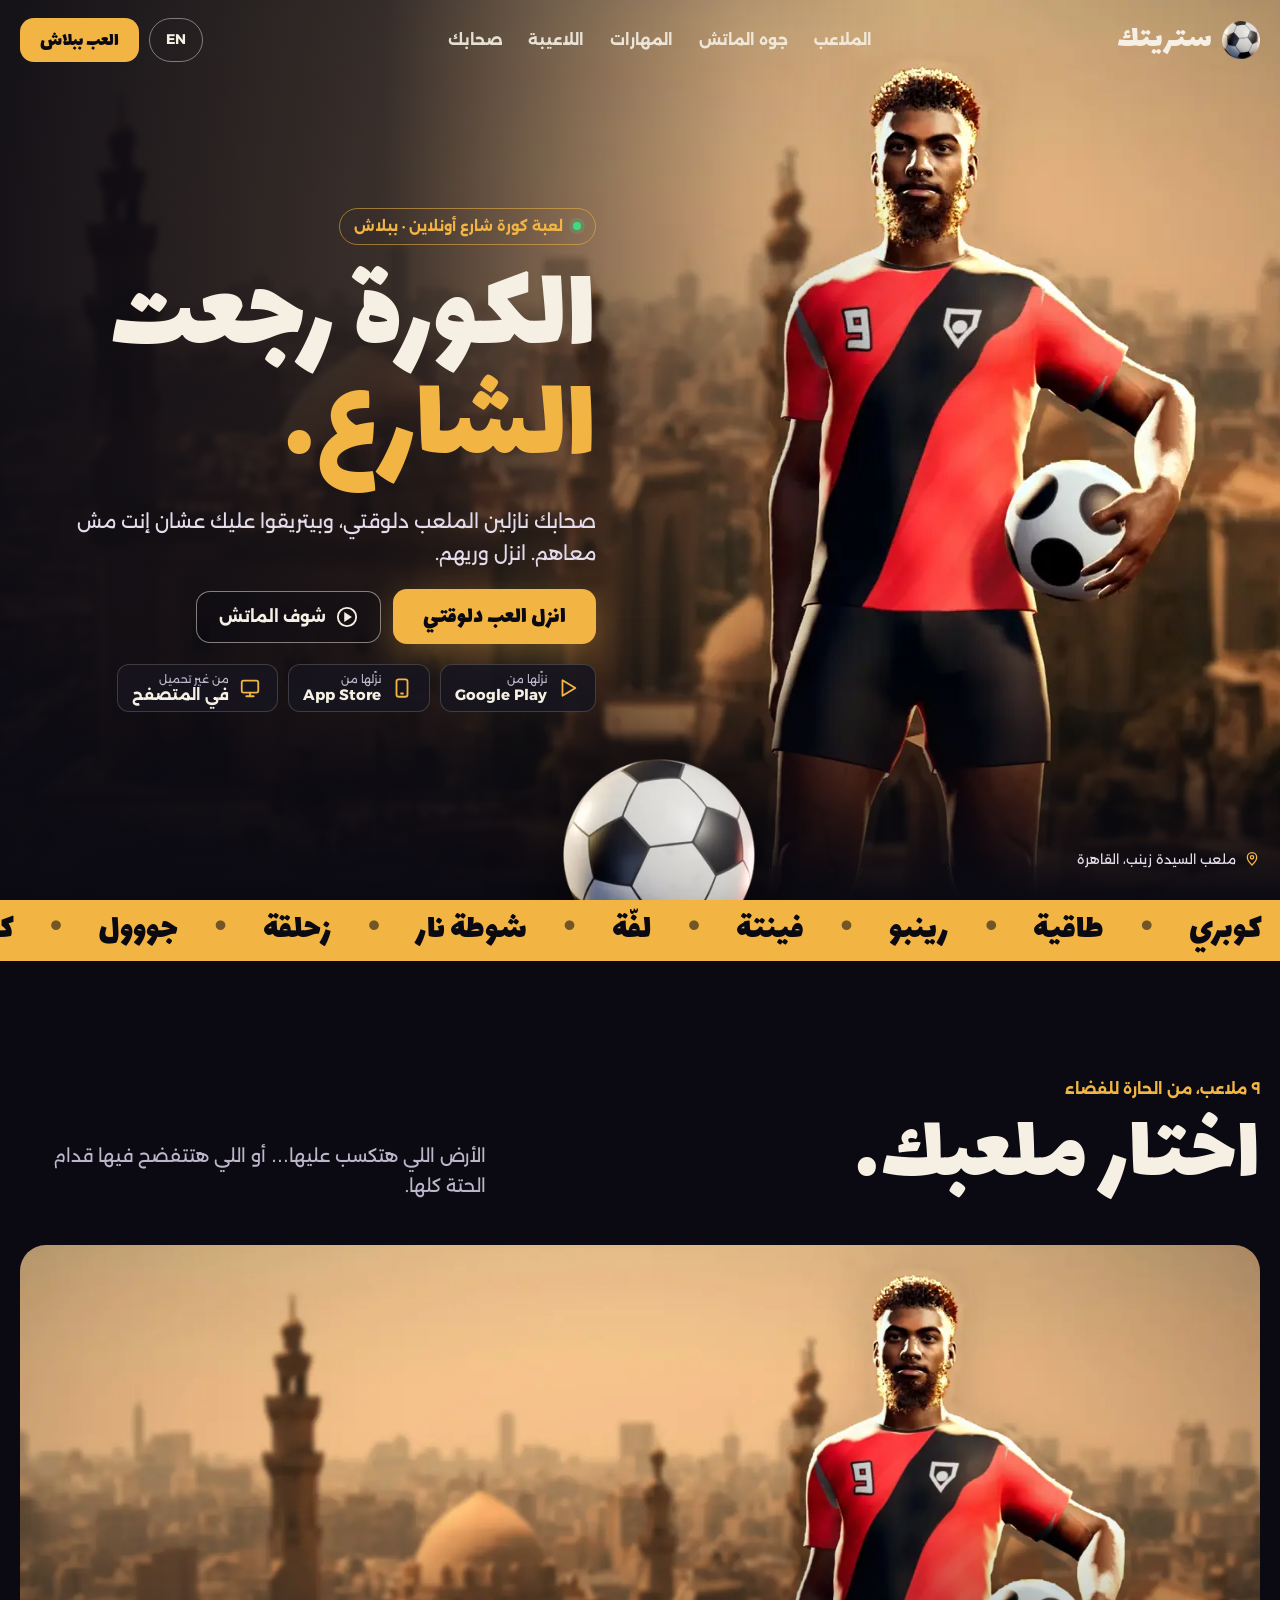
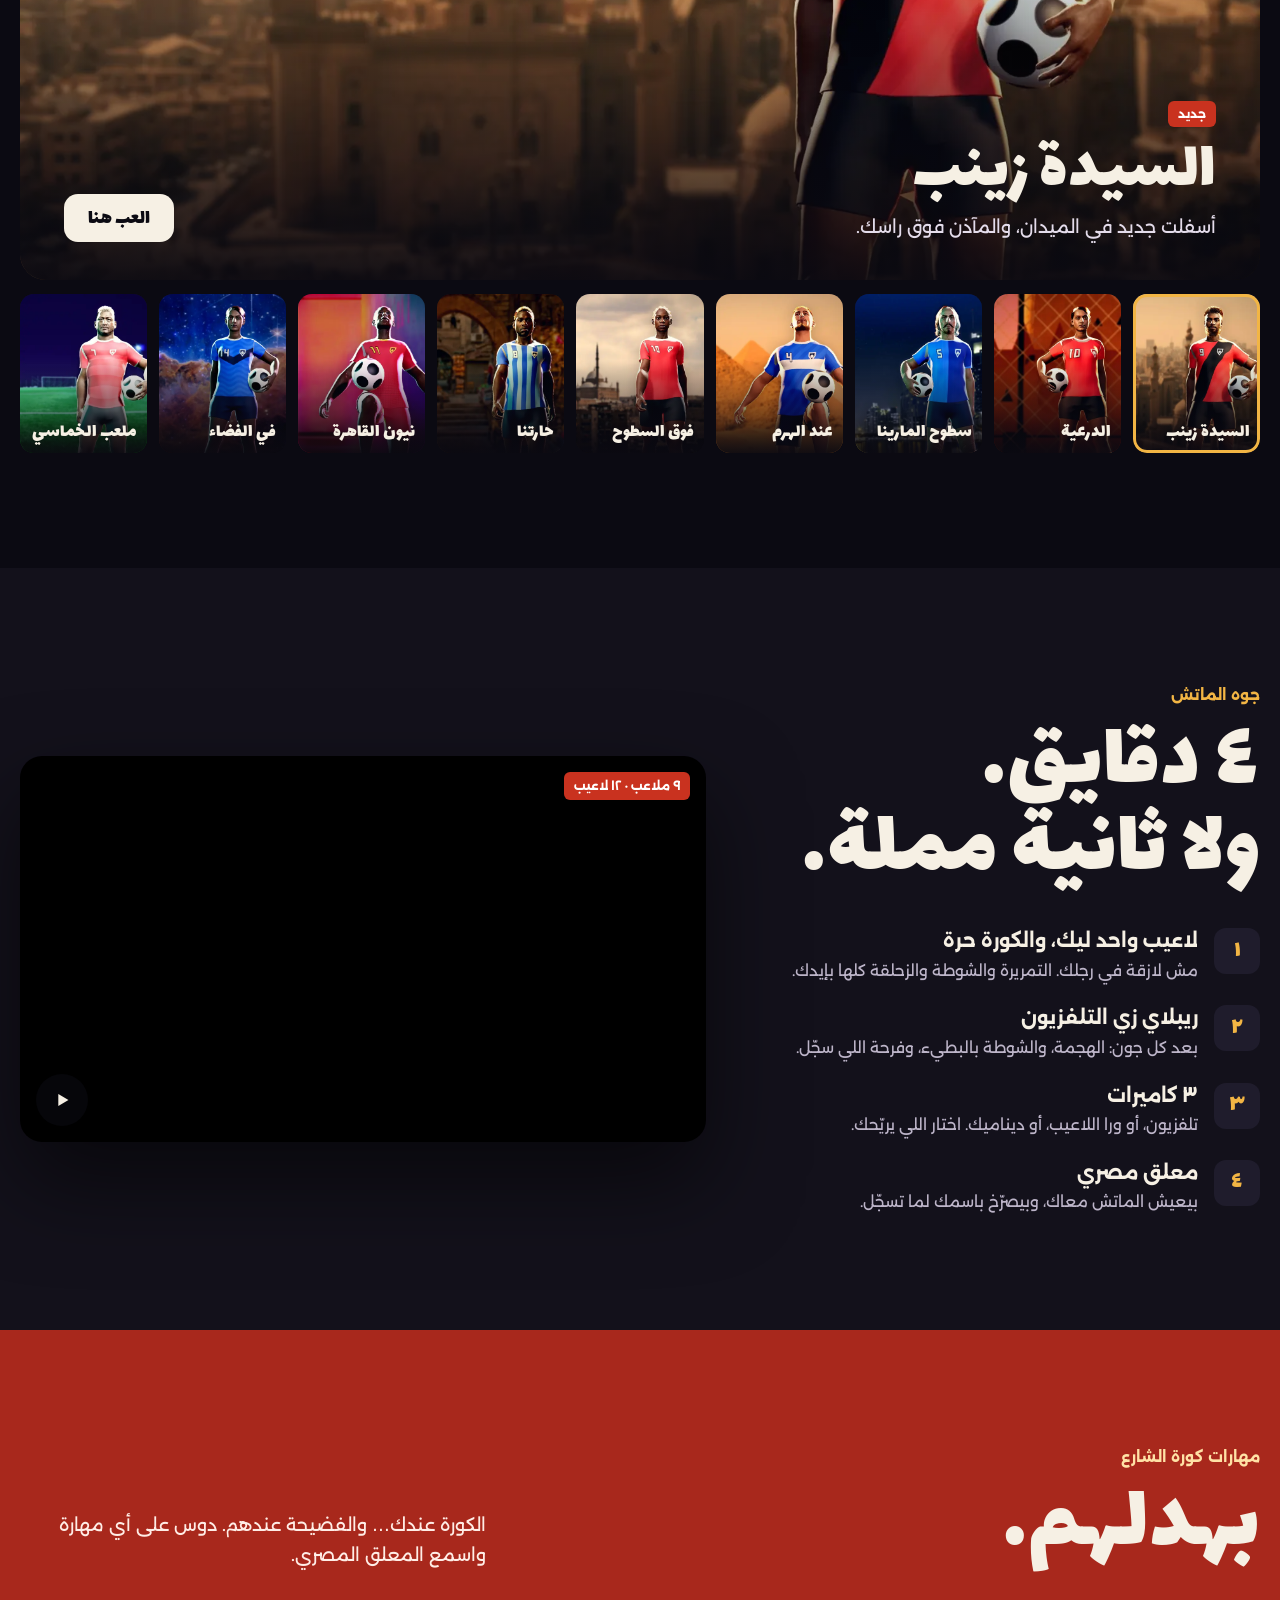
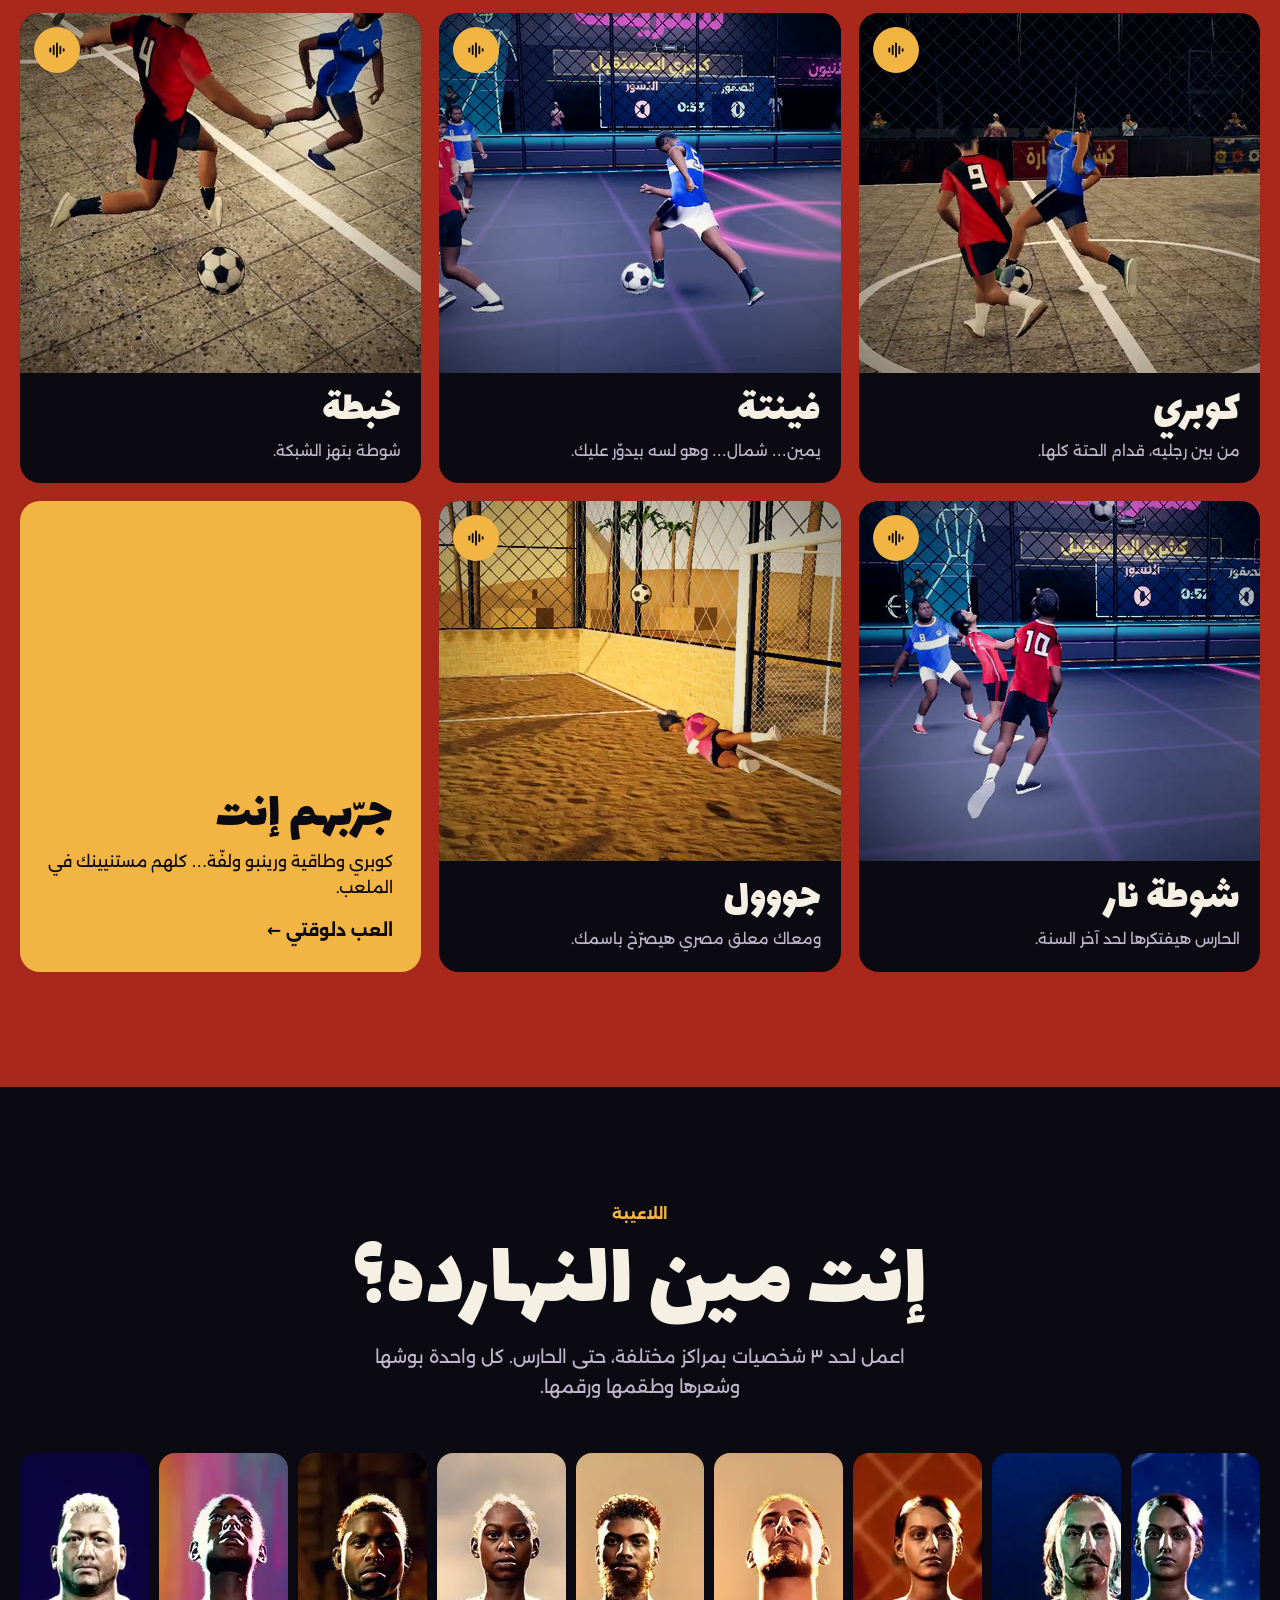
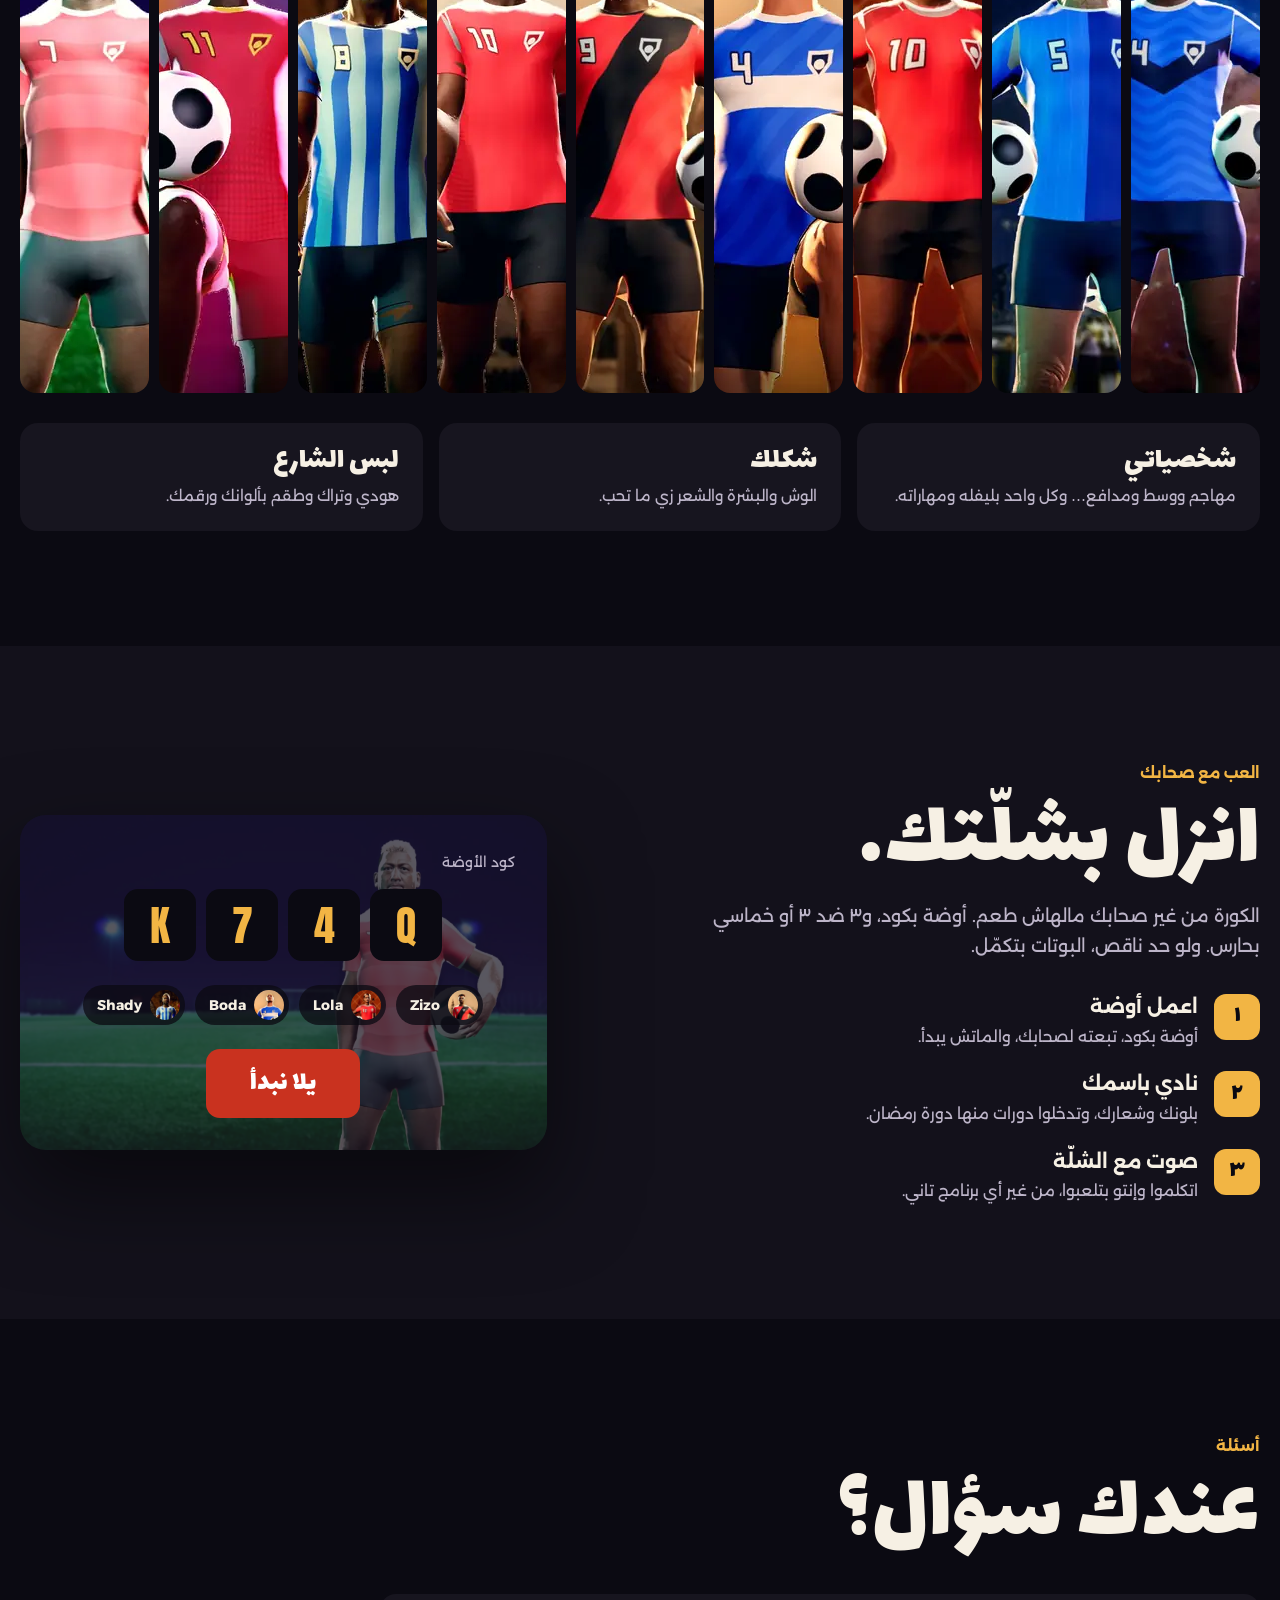
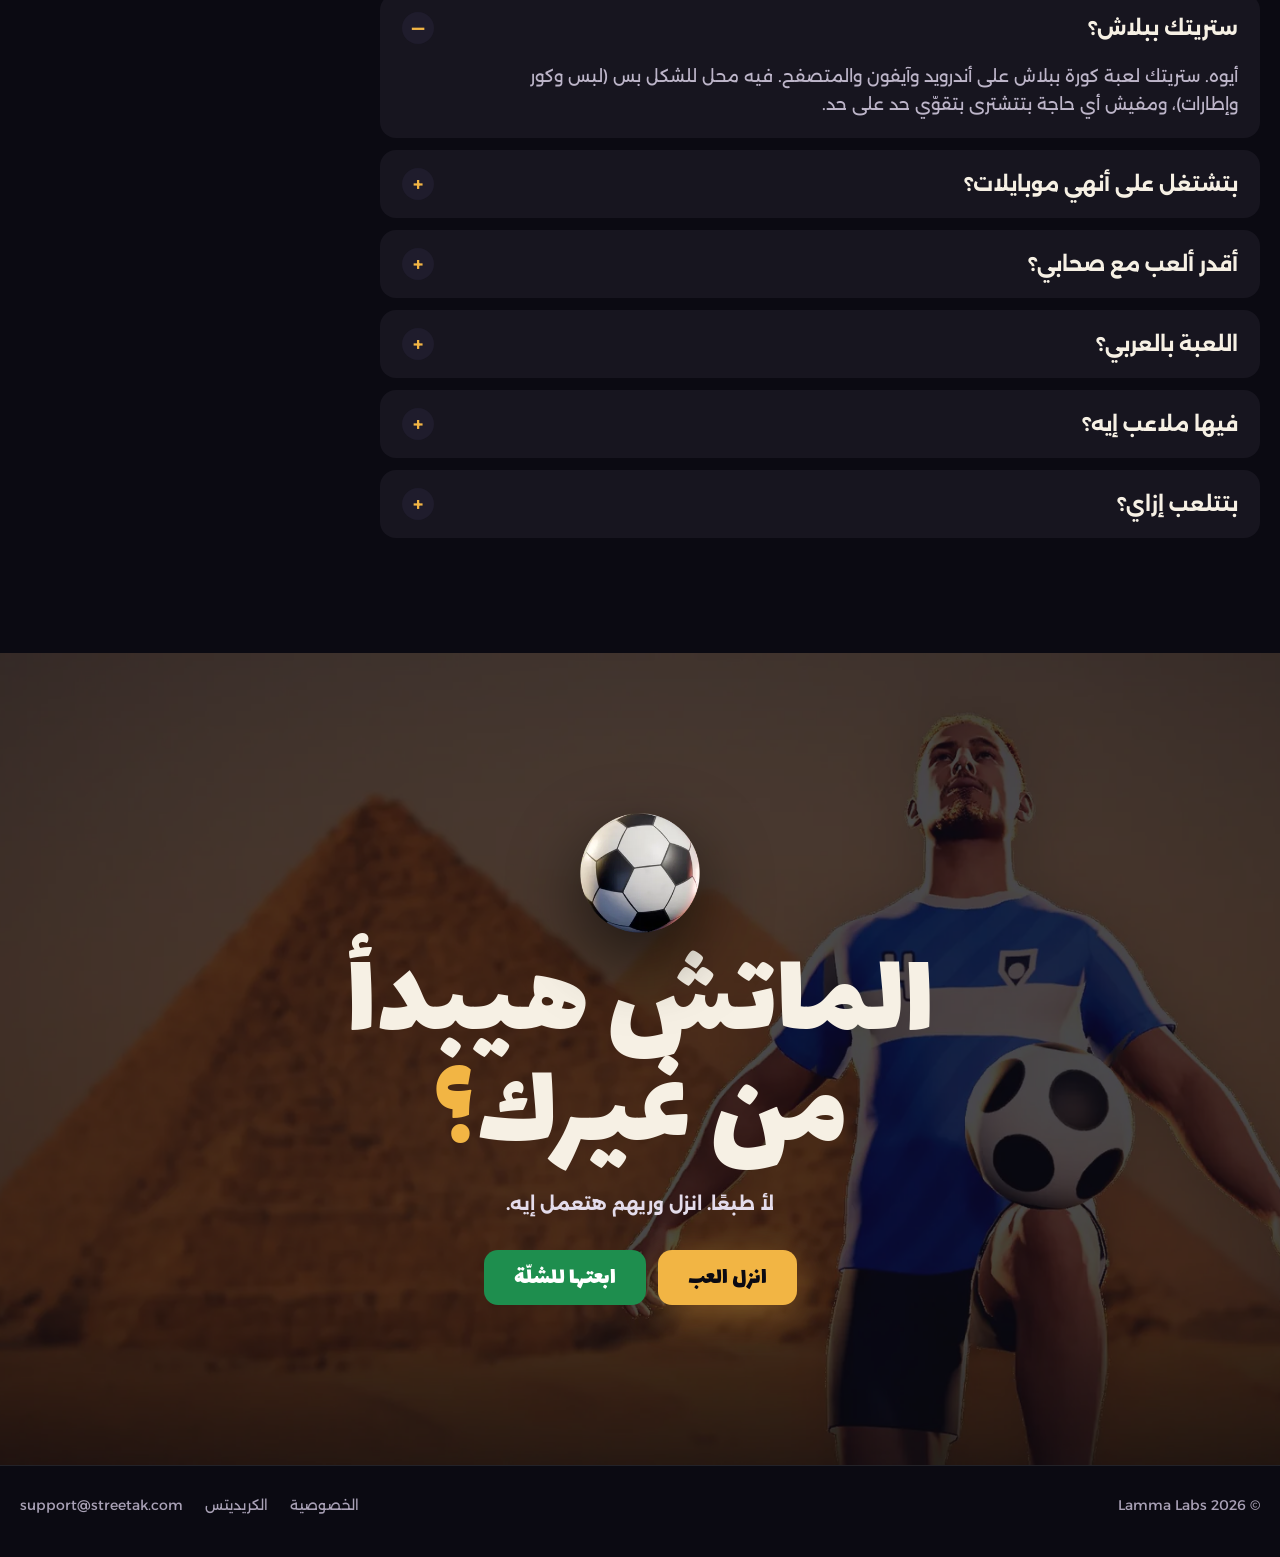
==== commit 2944ed9c: "streetak.com: version the art, clips and share images (?v=20261105b) so browsers drop the old cached" ====
--- a/index.html
+++ b/index.html
@@ -16,7 +16,7 @@
 <meta property="og:title" content="ستريتك: كورة الشارع | الكورة رجعت الشارع">
 <meta property="og:description" content="لعبة كورة شارع أونلاين ببلاش مع صحابك: 3 ضد 3 و5 ضد 5، مهارات الشارع وتعليق مصري. على أندرويد وآيفون والمتصفح.">
 <meta property="og:url" content="https://streetak.com/">
-<meta property="og:image" content="https://streetak.com/assets/img/og.jpg">
+<meta property="og:image" content="https://streetak.com/assets/img/og.jpg?v=20261105b">
 <meta property="og:image:width" content="1200">
 <meta property="og:image:height" content="630">
 <meta property="og:image:alt" content="ستريتك: كورة الشارع، لعبة كورة أونلاين مع صحابك">
@@ -25,7 +25,7 @@
 <meta name="twitter:card" content="summary_large_image">
 <meta name="twitter:title" content="ستريتك: كورة الشارع | الكورة رجعت الشارع">
 <meta name="twitter:description" content="لعبة كورة شارع أونلاين ببلاش مع صحابك: 3 ضد 3 و5 ضد 5، مهارات الشارع وتعليق مصري. على أندرويد وآيفون والمتصفح.">
-<meta name="twitter:image" content="https://streetak.com/assets/img/og.jpg">
+<meta name="twitter:image" content="https://streetak.com/assets/img/og.jpg?v=20261105b">
 <meta name="twitter:image:alt" content="ستريتك: كورة الشارع، لعبة كورة أونلاين مع صحابك">
 <script type="application/ld+json">
 {
@@ -70,7 +70,7 @@
    "about": {
     "@id": "https://streetak.com/#game"
    },
-   "primaryImageOfPage": "https://streetak.com/assets/img/og.jpg"
+   "primaryImageOfPage": "https://streetak.com/assets/img/og.jpg?v=20261105b"
   },
   {
    "@type": "VideoGame",
@@ -83,7 +83,7 @@
    ],
    "url": "https://streetak.com/",
    "description": "لعبة كورة شارع أونلاين ببلاش، 3 ضد 3 و5 ضد 5: لاعيب واحد لكل واحد والكورة حرة، مهارات الشارع (كوبري، طاقية، لفّة، فينتة، تمويه، زحلقة)، ٩ ملاعب: السيدة زينب وفوق السطوح وحارتنا وعند الهرم ونيون القاهرة وملعب الخماسي والفضاء والدرعية وسطوح المارينا، ريبلاي زي التلفزيون، أوض مع صحابك بكود، نوادي ودورات منها دورة رمضان، ومعلق مصري. مفيش حاجة بتتشترى بتقوّي حد على حد.",
-   "image": "https://streetak.com/assets/img/og.jpg",
+   "image": "https://streetak.com/assets/img/og.jpg?v=20261105b",
    "screenshot": [
     "https://streetak.com/assets/img/k/sayeda-w.webp",
     "https://streetak.com/assets/img/k/riyadh-w.webp",
@@ -209,7 +209,7 @@
 <link rel="icon" href="favicon-32.png" sizes="32x32" type="image/png">
 <link rel="apple-touch-icon" href="apple-touch-icon.png">
 <link rel="manifest" href="site.webmanifest">
-<link rel="preload" as="image" href="assets/img/k/sayeda-w.webp" fetchpriority="high">
+<link rel="preload" as="image" href="assets/img/k/sayeda-w.webp?v=20261105b" fetchpriority="high">
 <link rel="preload" href="assets/fonts/lalezar-arabic-400-normal.woff2" as="font" type="font/woff2" crossorigin>
 <link rel="preload" href="assets/fonts/alexandria-arabic-400-normal.woff2" as="font" type="font/woff2" crossorigin>
 <style>
@@ -297,7 +297,7 @@
 .where{position:absolute;z-index:2;bottom:30px;inset-inline-start:max(20px,calc((100vw - 1280px)/2 + 20px));margin:0;display:flex;align-items:center;gap:8px;font-size:13px;color:var(--soft)}
 .where svg{width:16px;height:16px;fill:none;stroke:var(--gold);stroke-width:2}
 /* the Blender ball: it spins as the page scrolls (a 24-frame strip) */
-.spin{display:block;position:absolute;z-index:3;width:clamp(120px,15vw,210px);aspect-ratio:1;background:url(assets/img/ball-spin.webp) 0 0/2400% 100% no-repeat;filter:drop-shadow(0 26px 34px rgba(0,0,0,.6));pointer-events:none}
+.spin{display:block;position:absolute;z-index:3;width:clamp(120px,15vw,210px);aspect-ratio:1;background:url(assets/img/ball-spin.webp?v=20261105b) 0 0/2400% 100% no-repeat;filter:drop-shadow(0 26px 34px rgba(0,0,0,.6));pointer-events:none}
 .hero .spin{bottom:clamp(-60px,-4vw,-30px);left:44%}
 
 /* ticker */
@@ -466,7 +466,7 @@
 
 <header class="nav">
   <div class="wrap">
-    <a class="brand" href="#top"><img src="assets/img/ball-96.webp" alt="" width="38" height="38"><span data-t="brand">ستريتك</span></a>
+    <a class="brand" href="#top"><img src="assets/img/ball-96.webp?v=20261105b" alt="" width="38" height="38"><span data-t="brand">ستريتك</span></a>
     <nav class="menu" aria-label="الصفحة" data-tl="aNav">
       <a href="#courts" data-t="mn1">الملاعب</a>
       <a href="#match" data-t="mn2">جوه الماتش</a>
@@ -484,8 +484,8 @@
 <main id="top">
 <section class="hero" aria-labelledby="h1">
   <div class="hero-bg">
-    <img src="assets/img/k/sayeda-w.webp" alt="لاعيب ستريتك بقميص أحمر رقم 9 والكورة في إيده، وورا منه مآذن القاهرة القديمة في ملعب السيدة زينب" data-ta="aHero" width="1600" height="900" fetchpriority="high">
-    <video id="hv" muted loop playsinline preload="none" poster="assets/img/k/sayeda-w.webp" data-src="assets/video/sayeda.mp4" aria-hidden="true"></video>
+    <img src="assets/img/k/sayeda-w.webp?v=20261105b" alt="لاعيب ستريتك بقميص أحمر رقم 9 والكورة في إيده، وورا منه مآذن القاهرة القديمة في ملعب السيدة زينب" data-ta="aHero" width="1600" height="900" fetchpriority="high">
+    <video id="hv" muted loop playsinline preload="none" poster="assets/img/k/sayeda-w.webp?v=20261105b" data-src="assets/video/sayeda.mp4?v=20261105b" aria-hidden="true"></video>
   </div>
   <div class="wrap">
     <div class="copy">
@@ -515,23 +515,23 @@
       <p class="lead" data-t="cL">الأرض اللي هتكسب عليها… أو اللي هتتفضح فيها قدام الحتة كلها.</p>
     </div>
     <div class="stage" id="stage">
-      <img id="simg" src="assets/img/k/sayeda-w.webp" alt="ملعب السيدة زينب في لعبة الكورة ستريتك" data-ta="aCourt" width="1600" height="900" loading="lazy">
-      <video id="cv" muted loop playsinline preload="none" poster="assets/img/k/sayeda-w.webp" aria-hidden="true"></video>
+      <img id="simg" src="assets/img/k/sayeda-w.webp?v=20261105b" alt="ملعب السيدة زينب في لعبة الكورة ستريتك" data-ta="aCourt" width="1600" height="900" loading="lazy">
+      <video id="cv" muted loop playsinline preload="none" poster="assets/img/k/sayeda-w.webp?v=20261105b" aria-hidden="true"></video>
       <div class="cap">
         <div><span class="new" id="snew" data-t="newT">جديد</span><h3 id="sname" data-t="s8">السيدة زينب</h3><p id="sline" data-t="s8p">أسفلت جديد في الميدان، والمآذن فوق راسك.</p></div>
         <a class="btn" href="https://play.streetak.com" data-t="here">العب هنا</a>
       </div>
     </div>
     <div class="tabs" role="tablist" aria-label="الملاعب" data-tl="aTabs">
-      <button class="tab" role="tab" type="button" aria-selected="true" data-c="sayeda" data-new="1"><img src="assets/img/k/sayeda-c.webp" alt="" width="400" height="500" loading="lazy"><b data-t="s8">السيدة زينب</b><span data-t="s8p">أسفلت جديد في الميدان، والمآذن فوق راسك.</span></button>
-      <button class="tab" role="tab" type="button" aria-selected="false" data-c="riyadh" data-new="1"><img src="assets/img/k/riyadh-c.webp" alt="" width="400" height="500" loading="lazy"><b data-t="s6">الدرعية</b><span data-t="s6p">بيوت الطين، والكورة نطّتها عالية.</span></button>
-      <button class="tab" role="tab" type="button" aria-selected="false" data-c="dubai" data-new="1"><img src="assets/img/k/dubai-c.webp" alt="" width="400" height="500" loading="lazy"><b data-t="s7">سطوح المارينا</b><span data-t="s7p">فوق الأبراج، والأرض صلبة.</span></button>
-      <button class="tab" role="tab" type="button" aria-selected="false" data-c="sand"><img src="assets/img/k/sand-c.webp" alt="" width="400" height="500" loading="lazy"><b data-t="s1">عند الهرم</b><span data-t="s1p">رملة الجيزة، وتقيلة على الرجلين.</span></button>
-      <button class="tab" role="tab" type="button" aria-selected="false" data-c="roof"><img src="assets/img/k/roof-c.webp" alt="" width="400" height="500" loading="lazy"><b data-t="s0">فوق السطوح</b><span data-t="s0p">سطح عم حمادة، والقلعة بتتفرج.</span></button>
-      <button class="tab" role="tab" type="button" aria-selected="false" data-c="street"><img src="assets/img/k/street-c.webp" alt="" width="400" height="500" loading="lazy"><b data-t="s2">حارتنا</b><span data-t="s2p">كورة على الأسفلت، والجيران بيتفرجوا.</span></button>
-      <button class="tab" role="tab" type="button" aria-selected="false" data-c="neon"><img src="assets/img/k/neon-c.webp" alt="" width="400" height="500" loading="lazy"><b data-t="s5">نيون القاهرة</b><span data-t="s5p">الأرض بتلمع، والحكم درون.</span></button>
-      <button class="tab" role="tab" type="button" aria-selected="false" data-c="space"><img src="assets/img/k/space-c.webp" alt="" width="400" height="500" loading="lazy"><b data-t="s3">في الفضاء</b><span data-t="s3p">الكورة بتطير… والكسفة تقيلة.</span></button>
-      <button class="tab" role="tab" type="button" aria-selected="false" data-c="turf"><img src="assets/img/k/turf-c.webp" alt="" width="400" height="500" loading="lazy"><b data-t="s4">ملعب الخماسي</b><span data-t="s4p">نجيلة صناعي تحت الكشافات.</span></button>
+      <button class="tab" role="tab" type="button" aria-selected="true" data-c="sayeda" data-new="1"><img src="assets/img/k/sayeda-c.webp?v=20261105b" alt="" width="400" height="500" loading="lazy"><b data-t="s8">السيدة زينب</b><span data-t="s8p">أسفلت جديد في الميدان، والمآذن فوق راسك.</span></button>
+      <button class="tab" role="tab" type="button" aria-selected="false" data-c="riyadh" data-new="1"><img src="assets/img/k/riyadh-c.webp?v=20261105b" alt="" width="400" height="500" loading="lazy"><b data-t="s6">الدرعية</b><span data-t="s6p">بيوت الطين، والكورة نطّتها عالية.</span></button>
+      <button class="tab" role="tab" type="button" aria-selected="false" data-c="dubai" data-new="1"><img src="assets/img/k/dubai-c.webp?v=20261105b" alt="" width="400" height="500" loading="lazy"><b data-t="s7">سطوح المارينا</b><span data-t="s7p">فوق الأبراج، والأرض صلبة.</span></button>
+      <button class="tab" role="tab" type="button" aria-selected="false" data-c="sand"><img src="assets/img/k/sand-c.webp?v=20261105b" alt="" width="400" height="500" loading="lazy"><b data-t="s1">عند الهرم</b><span data-t="s1p">رملة الجيزة، وتقيلة على الرجلين.</span></button>
+      <button class="tab" role="tab" type="button" aria-selected="false" data-c="roof"><img src="assets/img/k/roof-c.webp?v=20261105b" alt="" width="400" height="500" loading="lazy"><b data-t="s0">فوق السطوح</b><span data-t="s0p">سطح عم حمادة، والقلعة بتتفرج.</span></button>
+      <button class="tab" role="tab" type="button" aria-selected="false" data-c="street"><img src="assets/img/k/street-c.webp?v=20261105b" alt="" width="400" height="500" loading="lazy"><b data-t="s2">حارتنا</b><span data-t="s2p">كورة على الأسفلت، والجيران بيتفرجوا.</span></button>
+      <button class="tab" role="tab" type="button" aria-selected="false" data-c="neon"><img src="assets/img/k/neon-c.webp?v=20261105b" alt="" width="400" height="500" loading="lazy"><b data-t="s5">نيون القاهرة</b><span data-t="s5p">الأرض بتلمع، والحكم درون.</span></button>
+      <button class="tab" role="tab" type="button" aria-selected="false" data-c="space"><img src="assets/img/k/space-c.webp?v=20261105b" alt="" width="400" height="500" loading="lazy"><b data-t="s3">في الفضاء</b><span data-t="s3p">الكورة بتطير… والكسفة تقيلة.</span></button>
+      <button class="tab" role="tab" type="button" aria-selected="false" data-c="turf"><img src="assets/img/k/turf-c.webp?v=20261105b" alt="" width="400" height="500" loading="lazy"><b data-t="s4">ملعب الخماسي</b><span data-t="s4p">نجيلة صناعي تحت الكشافات.</span></button>
     </div>
   </div>
 </section>
@@ -549,7 +549,7 @@
       </div>
     </div>
     <div class="reel">
-      <video id="rv" muted loop playsinline preload="none" poster="assets/video/reel.jpg" data-src="assets/video/reel.mp4" title="ستريتك: الملاعب واللاعيبة" data-tt="aReel"></video>
+      <video id="rv" muted loop playsinline preload="none" poster="assets/video/reel.jpg?v=20261105b" data-src="assets/video/reel.mp4?v=20261105b" title="ستريتك: الملاعب واللاعيبة" data-tt="aReel"></video>
       <span class="tag" data-t="reelT">٩ ملاعب · ١٢ لاعيب</span>
       <button type="button" id="rb" aria-label="شغّل الفيديو" data-tl="aPlay"><svg viewBox="0 0 24 24" aria-hidden="true"><path id="rbi" d="M7 5h3.5v14H7zM13.5 5H17v14h-3.5z"/></svg></button>
     </div>
@@ -581,15 +581,15 @@
       <p class="lead" data-t="kL">اعمل لحد ٣ شخصيات بمراكز مختلفة، حتى الحارس. كل واحدة بوشها وشعرها وطقمها ورقمها.</p>
     </div>
     <div class="roster">
-      <img src="assets/img/k/space-p.webp" alt="لاعيبة ستريتك بقميص أزرق رقم 14 في ملعب الفضاء" data-ta="aP1" width="280" height="540" loading="lazy">
-      <img src="assets/img/k/dubai-p.webp" alt="لاعيب ستريتك بقميص أزرق رقم 5 على سطوح المارينا" data-ta="aP2" width="280" height="540" loading="lazy">
-      <img src="assets/img/k/riyadh-p.webp" alt="لاعيبة ستريتك بقميص أحمر رقم 10 في الدرعية" data-ta="aP3" width="280" height="540" loading="lazy">
-      <img src="assets/img/k/sand-p.webp" alt="لاعيب ستريتك بقميص أزرق رقم 4 بيلعب الكورة على رجله عند الهرم" data-ta="aP4" width="280" height="540" loading="lazy">
-      <img src="assets/img/k/sayeda-p.webp" alt="لاعيب ستريتك بقميص أحمر رقم 9 في السيدة زينب" data-ta="aP5" width="280" height="540" loading="lazy">
-      <img src="assets/img/k/roof-p.webp" alt="لاعيبة ستريتك بقميص أحمر رقم 10 فوق السطوح" data-ta="aP6" width="280" height="540" loading="lazy">
-      <img src="assets/img/k/street-p.webp" alt="لاعيب ستريتك بقميص مقلّم رقم 8 في الحارة" data-ta="aP7" width="280" height="540" loading="lazy">
-      <img src="assets/img/k/neon-p.webp" alt="لاعيب ستريتك بقميص أحمر رقم 11 في نيون القاهرة" data-ta="aP8" width="280" height="540" loading="lazy">
-      <img src="assets/img/k/turf-p.webp" alt="لاعيب ستريتك بقميص أحمر رقم 7 في ملعب الخماسي" data-ta="aP9" width="280" height="540" loading="lazy">
+      <img src="assets/img/k/space-p.webp?v=20261105b" alt="لاعيبة ستريتك بقميص أزرق رقم 14 في ملعب الفضاء" data-ta="aP1" width="280" height="540" loading="lazy">
+      <img src="assets/img/k/dubai-p.webp?v=20261105b" alt="لاعيب ستريتك بقميص أزرق رقم 5 على سطوح المارينا" data-ta="aP2" width="280" height="540" loading="lazy">
+      <img src="assets/img/k/riyadh-p.webp?v=20261105b" alt="لاعيبة ستريتك بقميص أحمر رقم 10 في الدرعية" data-ta="aP3" width="280" height="540" loading="lazy">
+      <img src="assets/img/k/sand-p.webp?v=20261105b" alt="لاعيب ستريتك بقميص أزرق رقم 4 بيلعب الكورة على رجله عند الهرم" data-ta="aP4" width="280" height="540" loading="lazy">
+      <img src="assets/img/k/sayeda-p.webp?v=20261105b" alt="لاعيب ستريتك بقميص أحمر رقم 9 في السيدة زينب" data-ta="aP5" width="280" height="540" loading="lazy">
+      <img src="assets/img/k/roof-p.webp?v=20261105b" alt="لاعيبة ستريتك بقميص أحمر رقم 10 فوق السطوح" data-ta="aP6" width="280" height="540" loading="lazy">
+      <img src="assets/img/k/street-p.webp?v=20261105b" alt="لاعيب ستريتك بقميص مقلّم رقم 8 في الحارة" data-ta="aP7" width="280" height="540" loading="lazy">
+      <img src="assets/img/k/neon-p.webp?v=20261105b" alt="لاعيب ستريتك بقميص أحمر رقم 11 في نيون القاهرة" data-ta="aP8" width="280" height="540" loading="lazy">
+      <img src="assets/img/k/turf-p.webp?v=20261105b" alt="لاعيب ستريتك بقميص أحمر رقم 7 في ملعب الخماسي" data-ta="aP9" width="280" height="540" loading="lazy">
     </div>
     <div class="three">
       <div><b data-t="k1">شخصياتي</b><span data-t="k1p">مهاجم ووسط ومدافع… وكل واحد بليفله ومهاراته.</span></div>
@@ -612,11 +612,11 @@
       </div>
     </div>
     <div class="room" aria-hidden="true">
-      <img src="assets/img/k/turf-w.webp" alt="" loading="lazy" width="1600" height="900">
+      <img src="assets/img/k/turf-w.webp?v=20261105b" alt="" loading="lazy" width="1600" height="900">
       <div>
         <small data-t="rm">كود الأوضة</small>
         <div class="code"><b>K</b><b>7</b><b>4</b><b>Q</b></div>
-        <div class="who"><span><img src="assets/img/k/sayeda-p.webp" alt="">Zizo</span><span><img src="assets/img/k/riyadh-p.webp" alt="">Lola</span><span><img src="assets/img/k/sand-p.webp" alt="">Boda</span><span><img src="assets/img/k/street-p.webp" alt="">Shady</span></div>
+        <div class="who"><span><img src="assets/img/k/sayeda-p.webp?v=20261105b" alt="">Zizo</span><span><img src="assets/img/k/riyadh-p.webp?v=20261105b" alt="">Lola</span><span><img src="assets/img/k/sand-p.webp?v=20261105b" alt="">Boda</span><span><img src="assets/img/k/street-p.webp?v=20261105b" alt="">Shady</span></div>
         <div class="go"><span data-t="rmGo">يلا نبدأ</span></div>
       </div>
     </div>
@@ -639,7 +639,7 @@
 </section>
 
 <section class="final" id="go" aria-labelledby="fh">
-  <img src="assets/img/k/sand-w.webp" alt="" loading="lazy" width="1600" height="900">
+  <img src="assets/img/k/sand-w.webp?v=20261105b" alt="" loading="lazy" width="1600" height="900">
   <div class="wrap">
     <i class="spin" aria-hidden="true"></i>
     <h2 class="disp" id="fh"><span data-t="fa">الماتش هيبدأ</span><br><span data-t="fb">من غيرك</span><span class="g" data-t="fq">؟</span></h2>
@@ -709,10 +709,10 @@
   tabs.forEach(function(x){x.setAttribute('aria-selected',x===t?'true':'false');x.tabIndex=x===t?0:-1});
   sname.textContent=t.querySelector('b').textContent;sline.textContent=t.querySelector('span').textContent;
   snew.hidden=!t.dataset.new;
-  simg.src='assets/img/k/'+c+'-w.webp';simg.alt=L==='ar'?'ملعب '+sname.textContent+' في لعبة الكورة ستريتك':'The '+sname.textContent+' court in the Streetak football game';
-  cv.style.opacity=0;cv.poster='assets/img/k/'+c+'-w.webp';cv.dataset.src='assets/video/'+c+'.mp4';cv.removeAttribute('src');cv.load();
+  simg.src='assets/img/k/'+c+'-w.webp?v=20261105b';simg.alt=L==='ar'?'ملعب '+sname.textContent+' في لعبة الكورة ستريتك':'The '+sname.textContent+' court in the Streetak football game';
+  cv.style.opacity=0;cv.poster='assets/img/k/'+c+'-w.webp?v=20261105b';cv.dataset.src='assets/video/'+c+'.mp4?v=20261105b';cv.removeAttribute('src');cv.load();
   if(cv.dataset.seen==='1')play(cv);if(focus)t.focus()}
-cv.dataset.src='assets/video/sayeda.mp4';
+cv.dataset.src='assets/video/sayeda.mp4?v=20261105b';
 tabs.forEach(function(t,i){t.tabIndex=i?-1:0;t.addEventListener('click',function(){pick(t)});
   t.addEventListener('keydown',function(e){var k=e.key,n=null,rtl=L==='ar';
     if(k==='ArrowRight')n=rtl?i-1:i+1;else if(k==='ArrowLeft')n=rtl?i+1:i-1;else if(k==='Home')n=0;else if(k==='End')n=tabs.length-1;
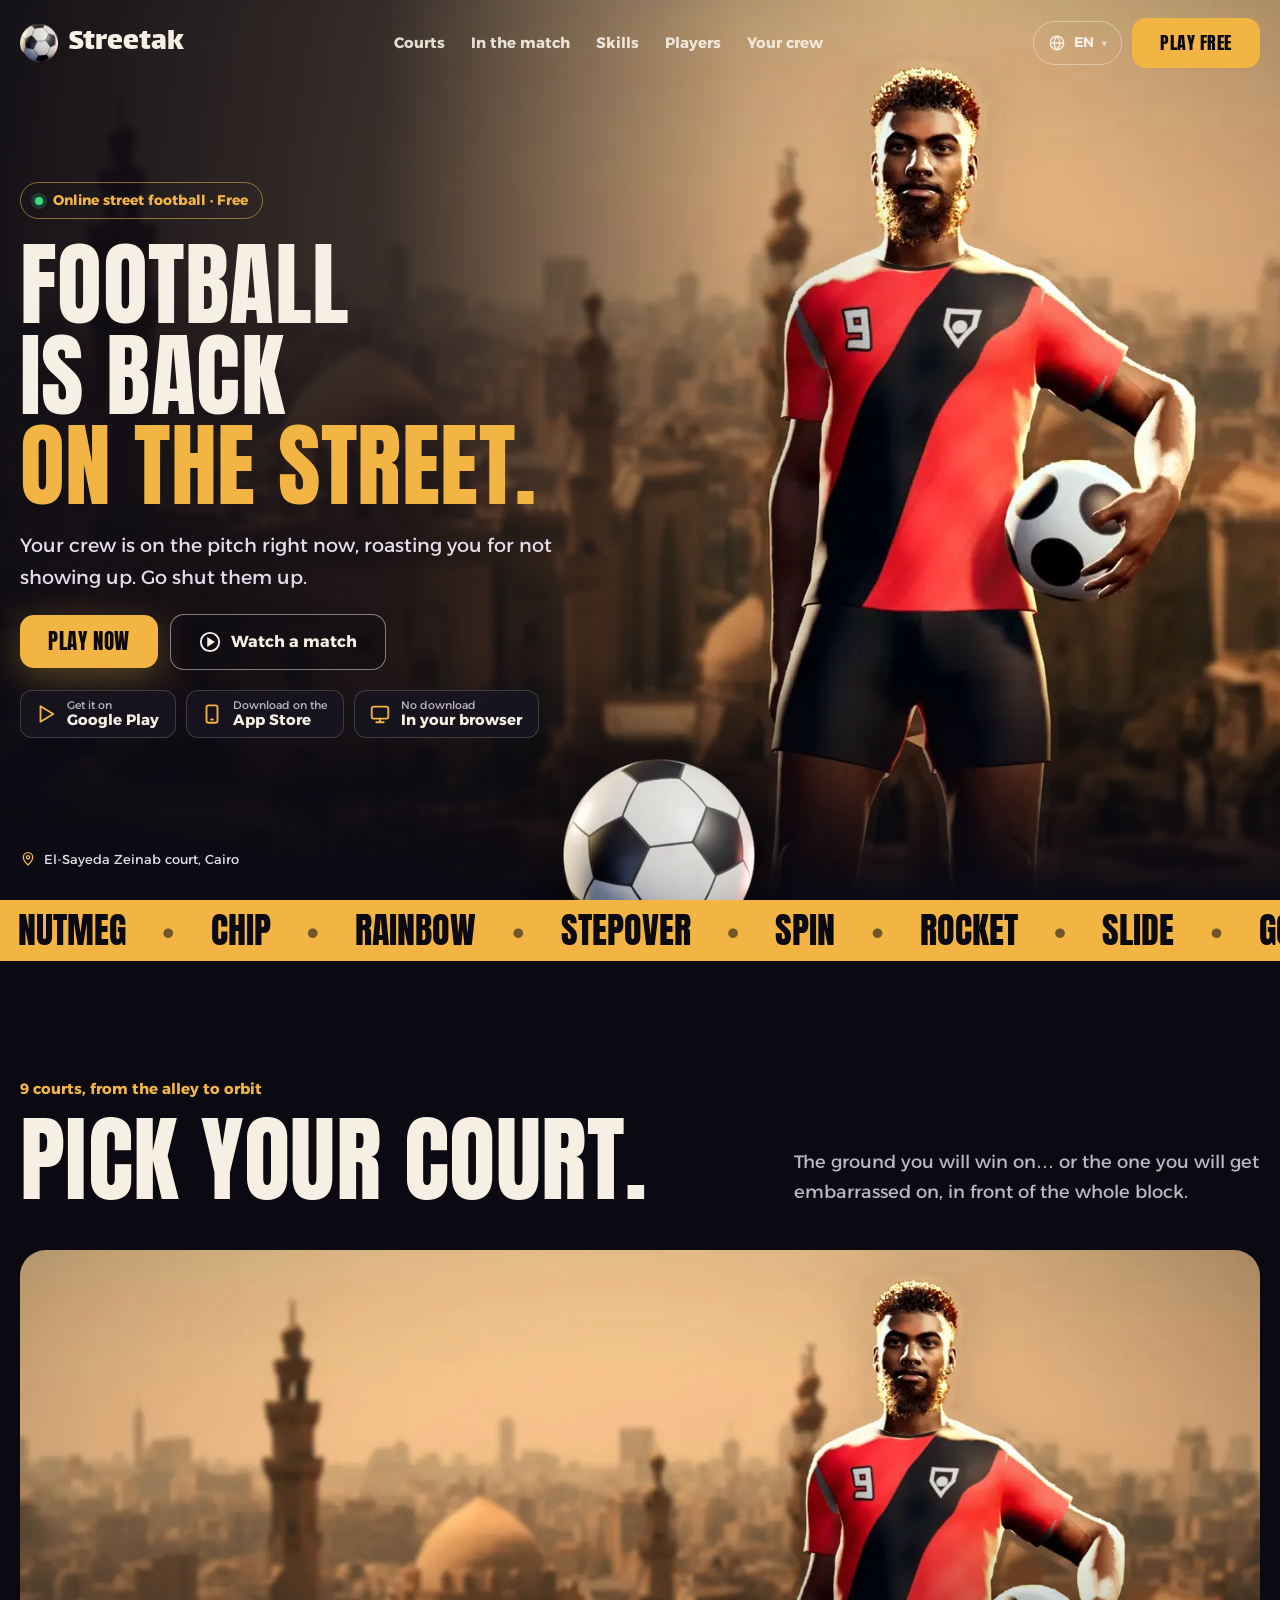
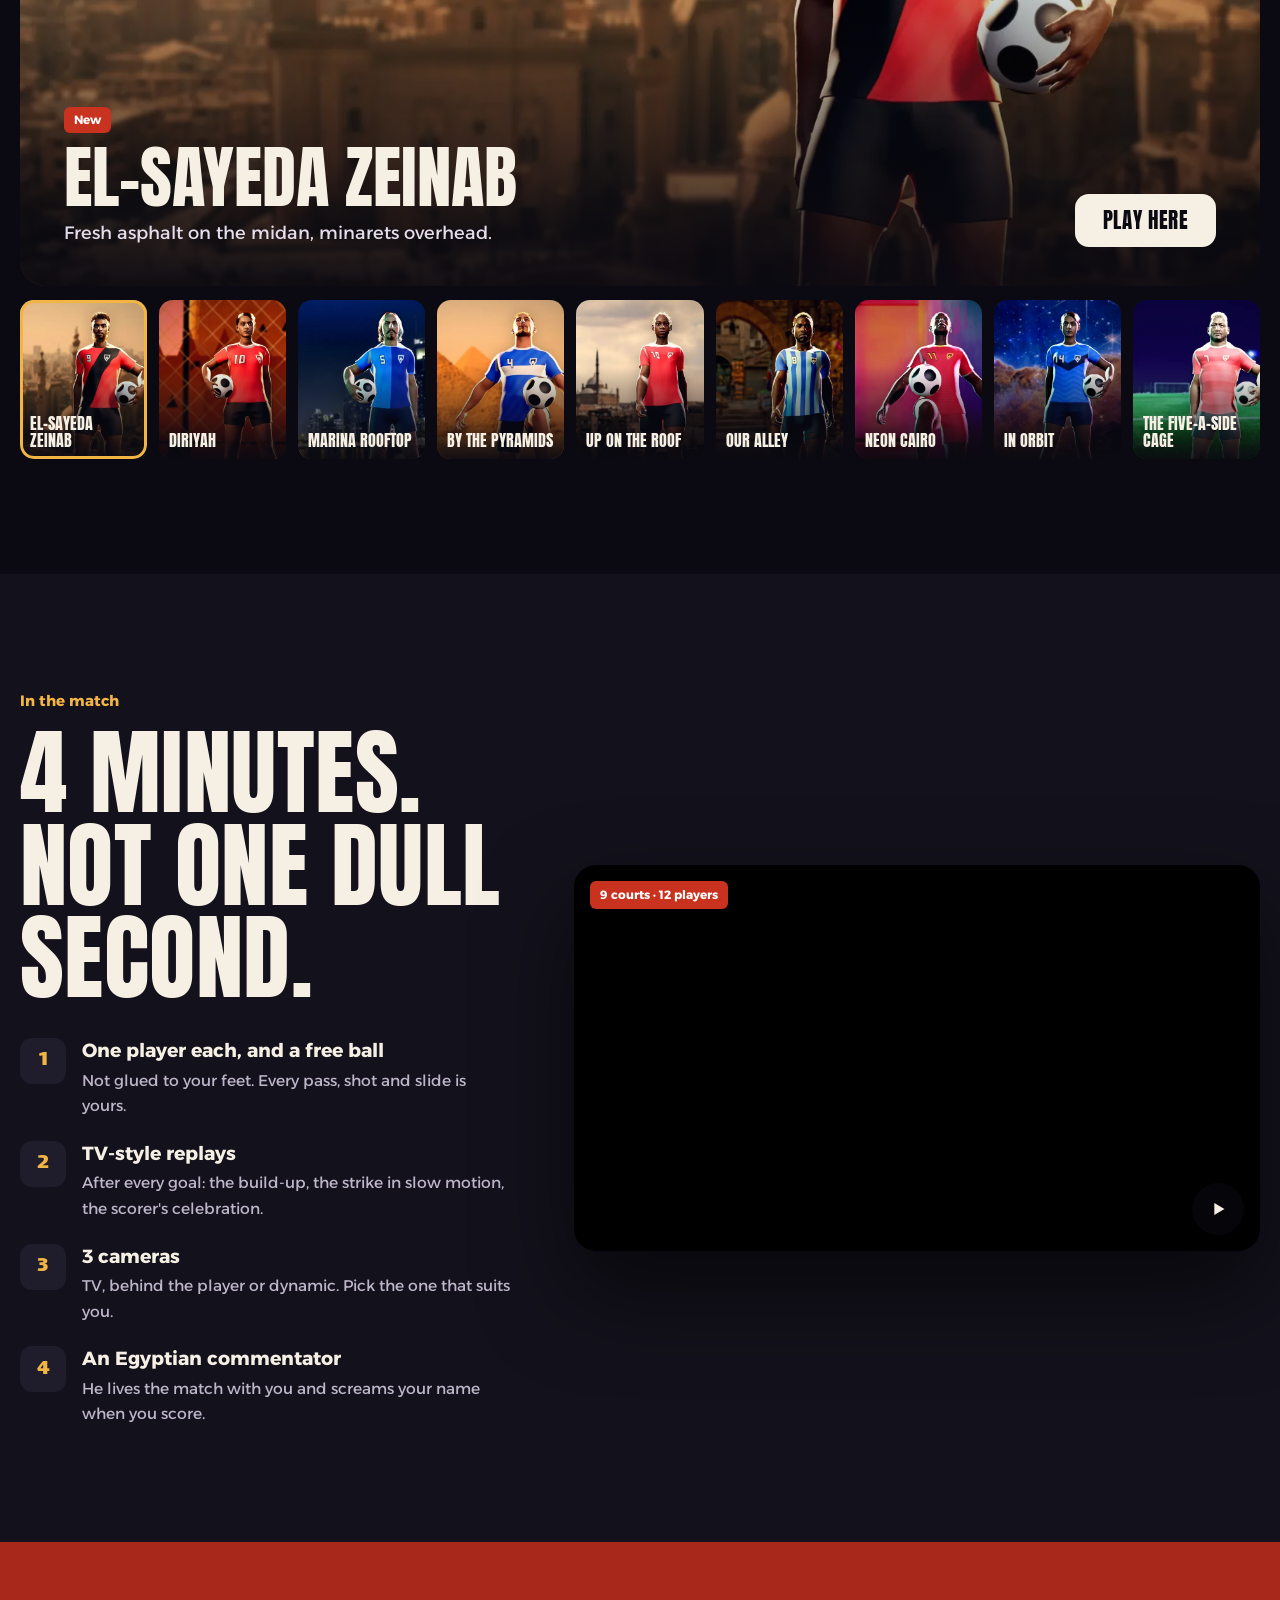
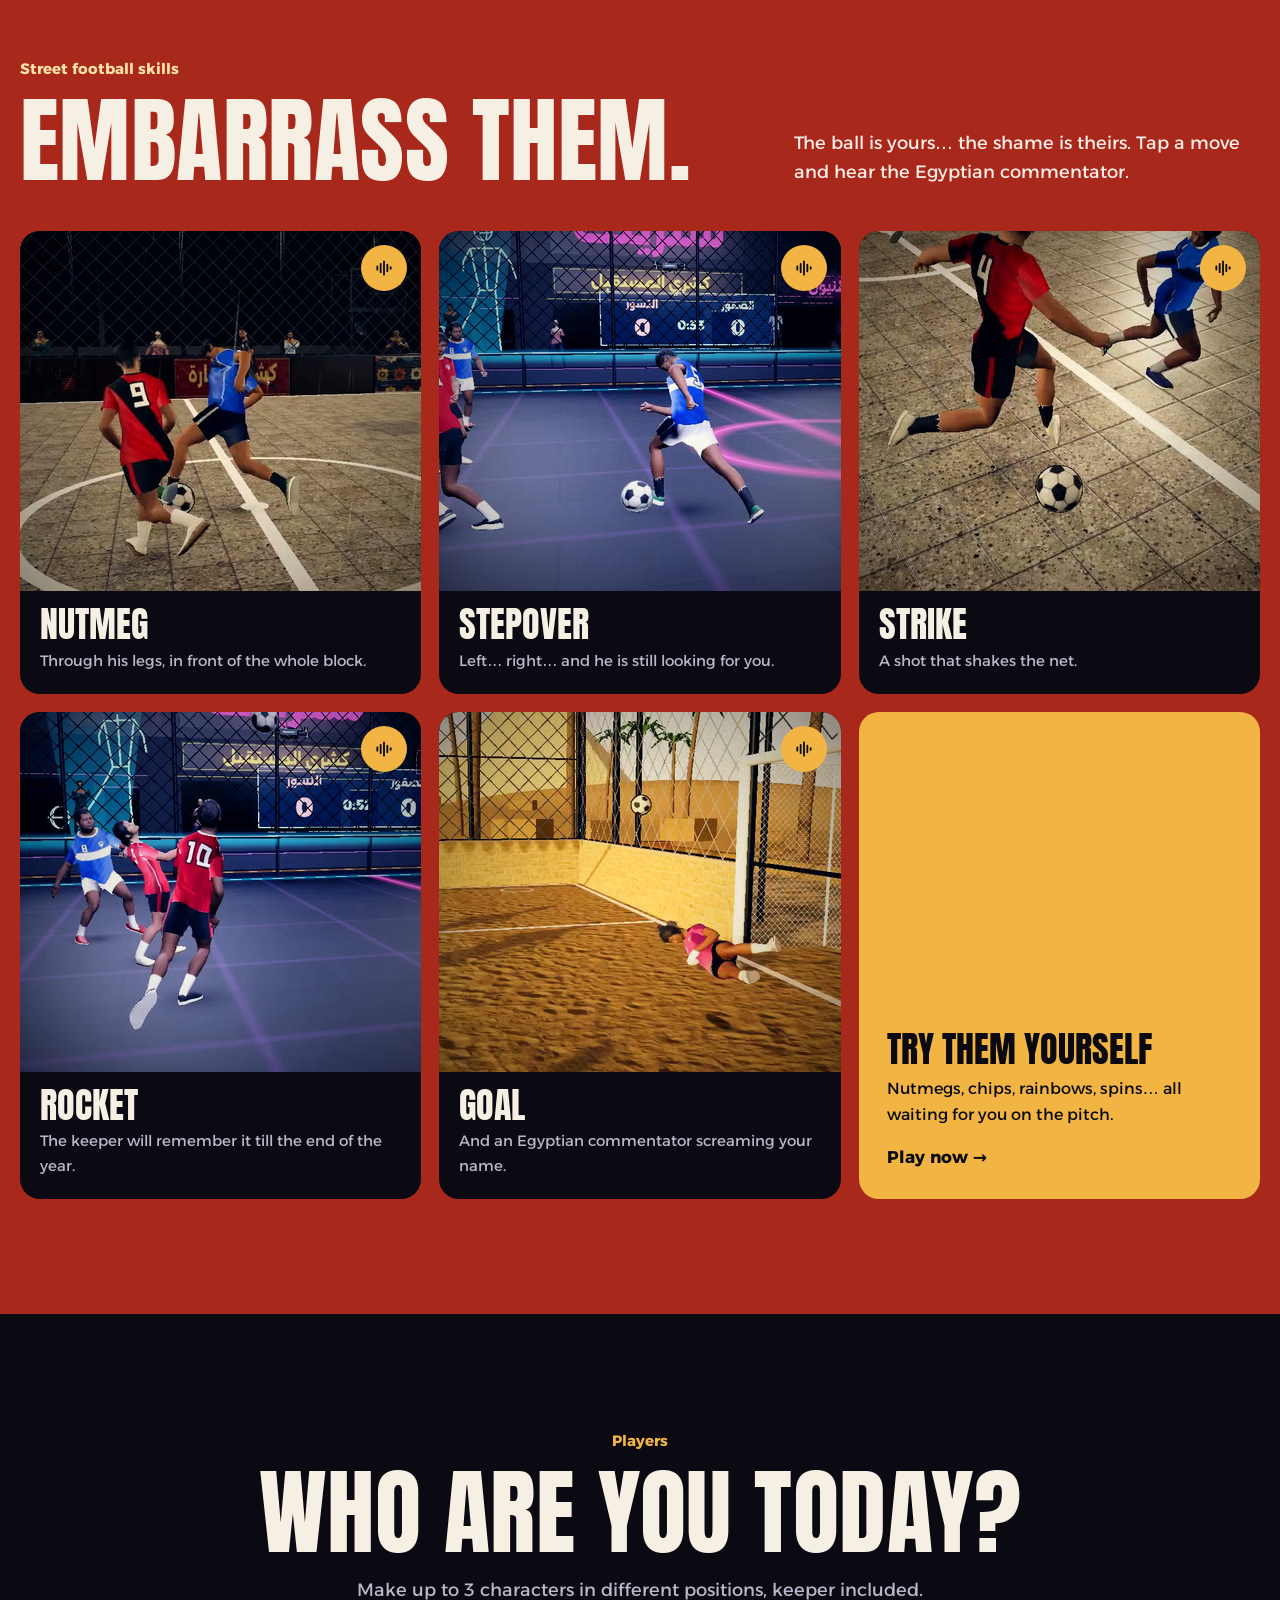
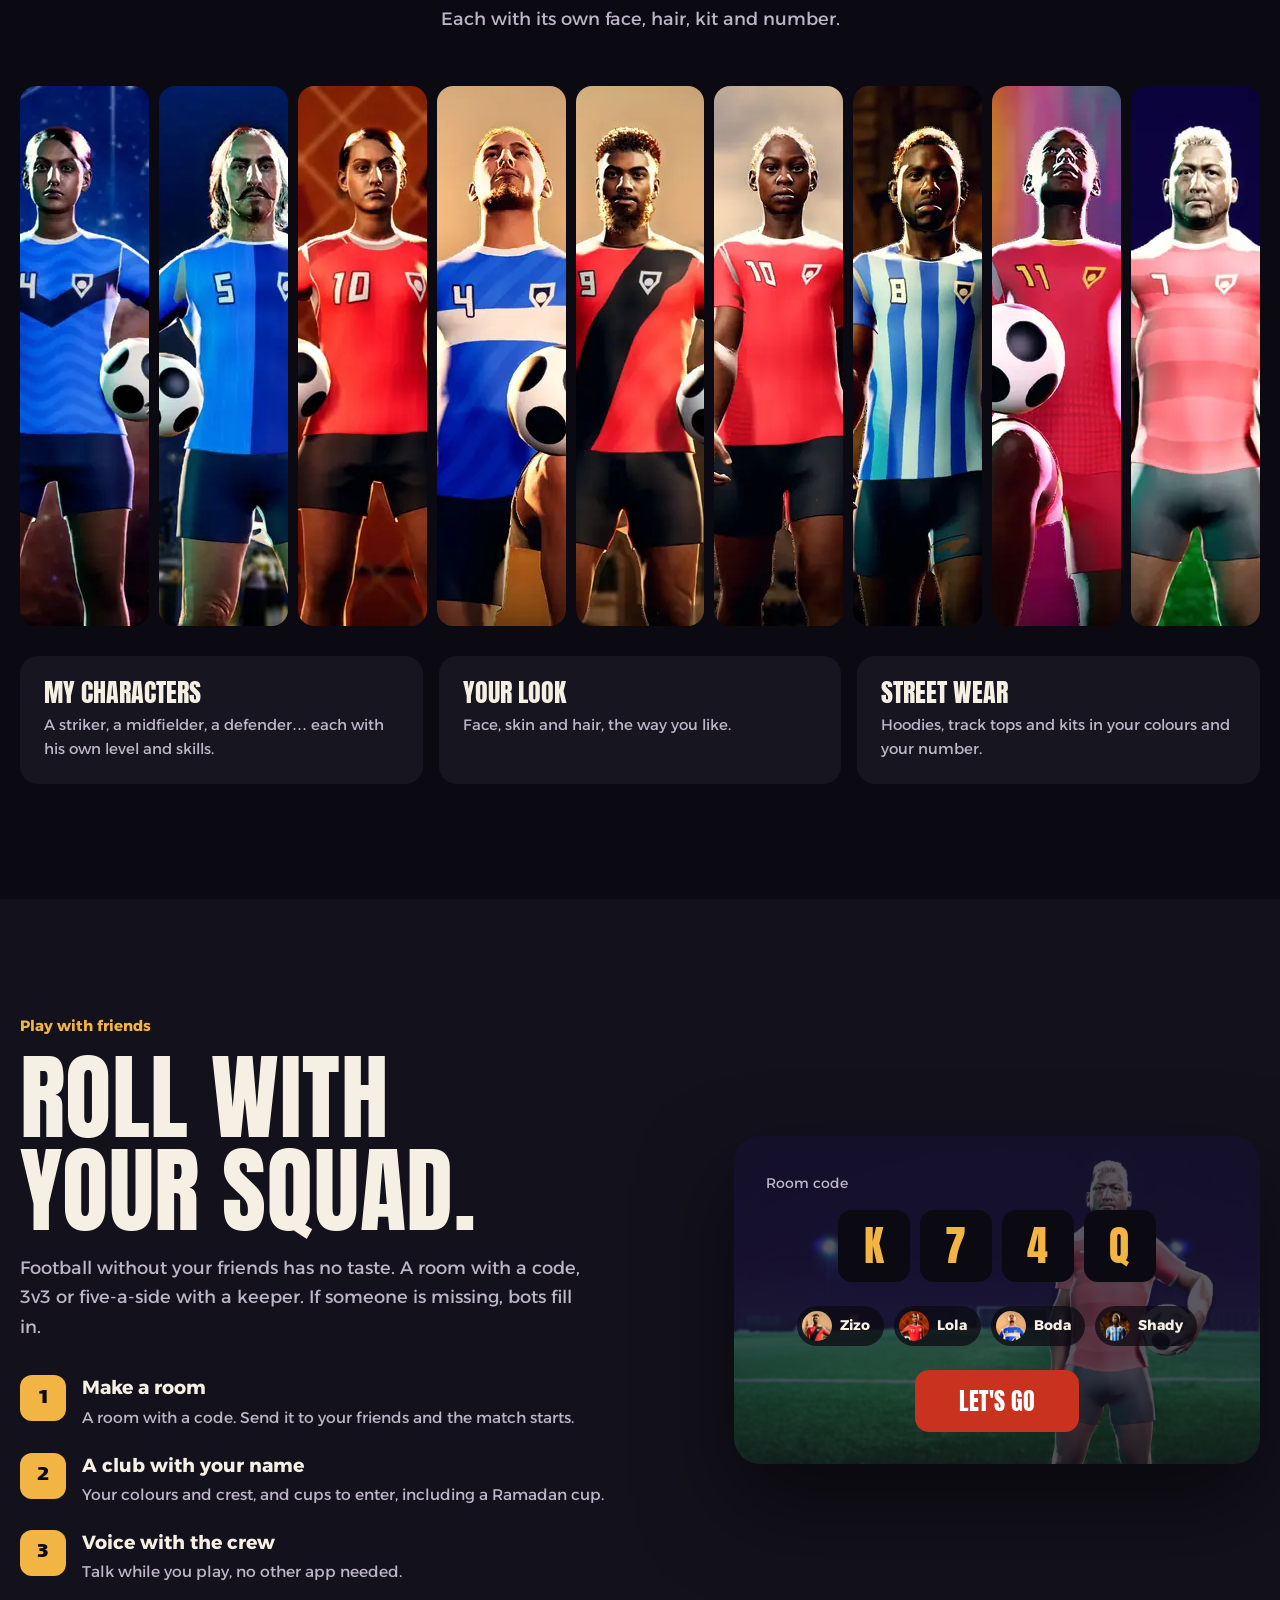
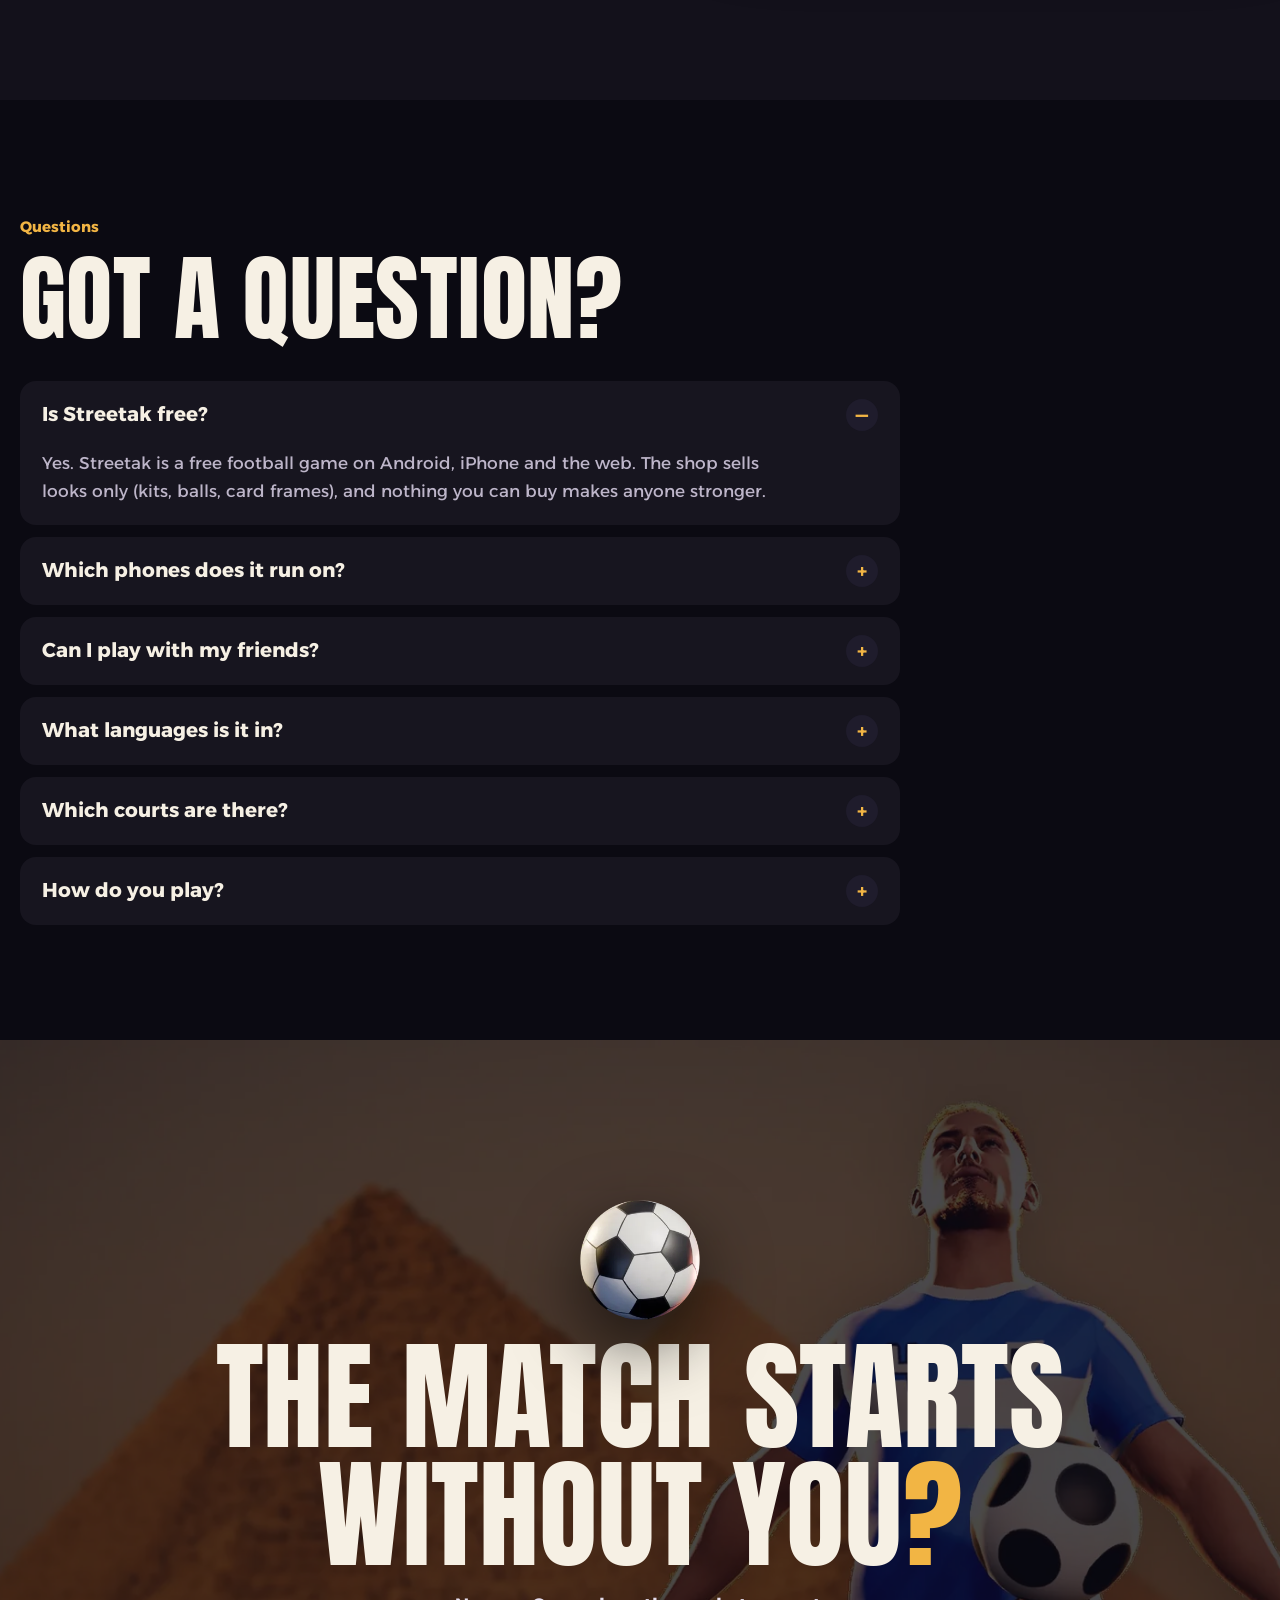
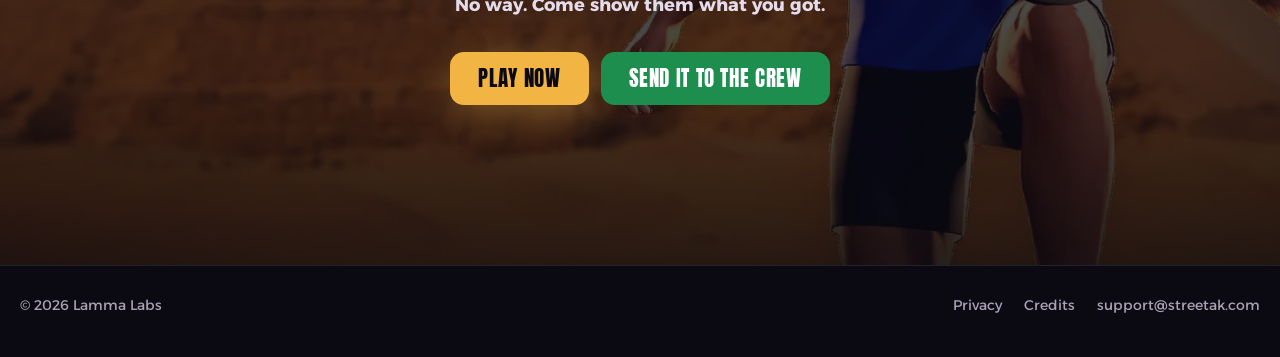
==== commit 4f432eef: "streetak.com: English by default, a page per language (Arabic /ar/, Portuguese /pt-br/, French /fr/)" ====
--- a/index.html
+++ b/index.html
@@ -1,32 +1,37 @@
 <!doctype html>
-<html lang="ar" dir="rtl">
+<!-- GENERATED by tools/build.js from tools/site/page.html and tools/i18n: do not edit by hand -->
+<html lang="en" dir="ltr" data-lang="en">
 <head>
 <meta charset="utf-8">
 <meta name="viewport" content="width=device-width, initial-scale=1, viewport-fit=cover">
 <!-- seo:start (written by tools/build.js from its SEO table and the FAQ below: edit there, then run node tools/build.js) -->
-<title>ستريتك: كورة الشارع | لعبة كورة أونلاين ببلاش مع صحابك</title>
-<meta name="description" content="ستريتك لعبة كورة شارع أونلاين ببلاش: 3 ضد 3 و5 ضد 5 مع صحابك في أوضة بكود. كوبري وطاقية ولفّة، ٩ ملاعب من السيدة زينب وعند الهرم للدرعية والمارينا، ومعلق مصري. أندرويد وآيفون والمتصفح.">
+<title>Streetak: Street Football | Free Online 3v3 &amp; 5v5 Soccer Game</title>
+<meta name="description" content="Free online street football (soccer) game: 3v3 and 5v5 with friends by room code, street skills, 9 courts from Cairo to Diriyah and Dubai, and Egyptian commentary. On Android, iPhone and the web.">
 <meta name="robots" content="index,follow,max-image-preview:large">
 <link rel="canonical" href="https://streetak.com/">
-<link rel="alternate" hreflang="ar" href="https://streetak.com/">
-<link rel="alternate" hreflang="en" href="https://streetak.com/en/">
+<link rel="alternate" hreflang="en" href="https://streetak.com/">
+<link rel="alternate" hreflang="ar" href="https://streetak.com/ar/">
+<link rel="alternate" hreflang="pt-BR" href="https://streetak.com/pt-br/">
+<link rel="alternate" hreflang="fr" href="https://streetak.com/fr/">
 <link rel="alternate" hreflang="x-default" href="https://streetak.com/">
 <meta property="og:type" content="website">
-<meta property="og:site_name" content="ستريتك">
-<meta property="og:title" content="ستريتك: كورة الشارع | الكورة رجعت الشارع">
-<meta property="og:description" content="لعبة كورة شارع أونلاين ببلاش مع صحابك: 3 ضد 3 و5 ضد 5، مهارات الشارع وتعليق مصري. على أندرويد وآيفون والمتصفح.">
+<meta property="og:site_name" content="Streetak">
+<meta property="og:title" content="Streetak: Street Football | Football is back on the street">
+<meta property="og:description" content="A free online street football game with your friends: 3v3 and 5v5, street skills and 9 courts. On Android, iPhone and the web.">
 <meta property="og:url" content="https://streetak.com/">
-<meta property="og:image" content="https://streetak.com/assets/img/og.jpg?v=20261105b">
+<meta property="og:image" content="https://streetak.com/assets/img/og-en.jpg?v=20261105b">
 <meta property="og:image:width" content="1200">
 <meta property="og:image:height" content="630">
-<meta property="og:image:alt" content="ستريتك: كورة الشارع، لعبة كورة أونلاين مع صحابك">
-<meta property="og:locale" content="ar_EG">
-<meta property="og:locale:alternate" content="en_US">
+<meta property="og:image:alt" content="Streetak: Street Football, an online football game with friends">
+<meta property="og:locale" content="en_US">
+<meta property="og:locale:alternate" content="ar_EG">
+<meta property="og:locale:alternate" content="pt_BR">
+<meta property="og:locale:alternate" content="fr_FR">
 <meta name="twitter:card" content="summary_large_image">
-<meta name="twitter:title" content="ستريتك: كورة الشارع | الكورة رجعت الشارع">
-<meta name="twitter:description" content="لعبة كورة شارع أونلاين ببلاش مع صحابك: 3 ضد 3 و5 ضد 5، مهارات الشارع وتعليق مصري. على أندرويد وآيفون والمتصفح.">
-<meta name="twitter:image" content="https://streetak.com/assets/img/og.jpg?v=20261105b">
-<meta name="twitter:image:alt" content="ستريتك: كورة الشارع، لعبة كورة أونلاين مع صحابك">
+<meta name="twitter:title" content="Streetak: Street Football | Football is back on the street">
+<meta name="twitter:description" content="A free online street football game with your friends: 3v3 and 5v5, street skills and 9 courts. On Android, iPhone and the web.">
+<meta name="twitter:image" content="https://streetak.com/assets/img/og-en.jpg?v=20261105b">
+<meta name="twitter:image:alt" content="Streetak: Street Football, an online football game with friends">
 <script type="application/ld+json">
 {
  "@context": "https://schema.org",
@@ -43,15 +48,17 @@
    "@type": "WebSite",
    "@id": "https://streetak.com/#website",
    "url": "https://streetak.com/",
-   "name": "ستريتك",
+   "name": "Streetak",
    "alternateName": [
-    "Streetak",
+    "ستريتك",
     "Streetak: Street Football",
     "ستريتك: كورة الشارع"
    ],
    "inLanguage": [
+    "en",
     "ar",
-    "en"
+    "pt-BR",
+    "fr"
    ],
    "publisher": {
     "@id": "https://streetak.com/#org"
@@ -61,29 +68,30 @@
    "@type": "WebPage",
    "@id": "https://streetak.com/#webpage",
    "url": "https://streetak.com/",
-   "name": "ستريتك: كورة الشارع | لعبة كورة أونلاين ببلاش مع صحابك",
-   "description": "ستريتك لعبة كورة شارع أونلاين ببلاش: 3 ضد 3 و5 ضد 5 مع صحابك في أوضة بكود. كوبري وطاقية ولفّة، ٩ ملاعب من السيدة زينب وعند الهرم للدرعية والمارينا، ومعلق مصري. أندرويد وآيفون والمتصفح.",
-   "inLanguage": "ar",
+   "name": "Streetak: Street Football | Free Online 3v3 & 5v5 Soccer Game",
+   "description": "Free online street football (soccer) game: 3v3 and 5v5 with friends by room code, street skills, 9 courts from Cairo to Diriyah and Dubai, and Egyptian commentary. On Android, iPhone and the web.",
+   "inLanguage": "en",
    "isPartOf": {
     "@id": "https://streetak.com/#website"
    },
    "about": {
     "@id": "https://streetak.com/#game"
    },
-   "primaryImageOfPage": "https://streetak.com/assets/img/og.jpg?v=20261105b"
+   "primaryImageOfPage": "https://streetak.com/assets/img/og-en.jpg?v=20261105b"
   },
   {
    "@type": "VideoGame",
    "@id": "https://streetak.com/#game",
-   "name": "ستريتك: كورة الشارع",
+   "name": "Streetak: Street Football",
    "alternateName": [
+    "Streetak",
     "ستريتك",
-    "Streetak",
-    "Streetak: Street Football"
+    "Streetak: Street Football",
+    "ستريتك: كورة الشارع"
    ],
    "url": "https://streetak.com/",
-   "description": "لعبة كورة شارع أونلاين ببلاش، 3 ضد 3 و5 ضد 5: لاعيب واحد لكل واحد والكورة حرة، مهارات الشارع (كوبري، طاقية، لفّة، فينتة، تمويه، زحلقة)، ٩ ملاعب: السيدة زينب وفوق السطوح وحارتنا وعند الهرم ونيون القاهرة وملعب الخماسي والفضاء والدرعية وسطوح المارينا، ريبلاي زي التلفزيون، أوض مع صحابك بكود، نوادي ودورات منها دورة رمضان، ومعلق مصري. مفيش حاجة بتتشترى بتقوّي حد على حد.",
-   "image": "https://streetak.com/assets/img/og.jpg?v=20261105b",
+   "description": "A free online street football (soccer) game, 3v3 and 5v5: one player each and a free ball, street skills (nutmeg, rainbow, roulette, step-over, fake shot, slide tackle), 9 courts (El-Sayeda Zeinab, a Cairo rooftop, an alley, the pyramids, Neon Cairo, a five-a-side cage, orbit, Diriyah and a Dubai marina rooftop), TV-style replays, rooms with friends by code, clubs and cups, and Egyptian commentary. Nothing you can buy makes anyone stronger.",
+   "image": "https://streetak.com/assets/img/og-en.jpg?v=20261105b",
    "screenshot": [
     "https://streetak.com/assets/img/k/sayeda-w.webp",
     "https://streetak.com/assets/img/k/riyadh-w.webp",
@@ -97,19 +105,20 @@
    ],
    "trailer": {
     "@type": "VideoObject",
-    "name": "ستريتك: ملاعب ولاعيبة كورة الشارع",
-    "description": "جولة في ملاعب ستريتك التسعة ولاعيبتها: السيدة زينب، الدرعية، سطوح المارينا، الهرم، السطوح، الحارة، نيون القاهرة، الفضاء وملعب الخماسي.",
+    "name": "Streetak: the street football courts and players",
+    "description": "A tour of the nine Streetak courts and their players: El-Sayeda Zeinab, Diriyah, the Marina Rooftop, the pyramids, the rooftop, the alley, Neon Cairo, orbit and the five-a-side cage.",
     "thumbnailUrl": "https://streetak.com/assets/video/reel.jpg",
     "contentUrl": "https://streetak.com/assets/video/reel.mp4",
     "uploadDate": "2026-11-05T12:00:00+02:00",
     "duration": "PT18S",
-    "inLanguage": "ar"
+    "inLanguage": "en"
    },
    "genre": [
-    "رياضة",
-    "كرة قدم",
-    "كورة شارع",
-    "أونلاين"
+    "Sports",
+    "Football",
+    "Soccer",
+    "Street football",
+    "Online multiplayer"
    ],
    "gamePlatform": [
     "Android",
@@ -121,8 +130,8 @@
    "applicationSubCategory": "Sports",
    "playMode": "MultiPlayer",
    "inLanguage": [
-    "ar",
-    "en"
+    "en",
+    "ar"
    ],
    "isAccessibleForFree": true,
    "offers": {
@@ -147,54 +156,54 @@
   {
    "@type": "FAQPage",
    "@id": "https://streetak.com/#faq",
-   "inLanguage": "ar",
+   "inLanguage": "en",
    "mainEntity": [
     {
      "@type": "Question",
-     "name": "ستريتك ببلاش؟",
+     "name": "Is Streetak free?",
      "acceptedAnswer": {
       "@type": "Answer",
-      "text": "أيوه. ستريتك لعبة كورة ببلاش على أندرويد وآيفون والمتصفح. فيه محل للشكل بس (لبس وكور وإطارات)، ومفيش أي حاجة بتتشترى بتقوّي حد على حد."
+      "text": "Yes. Streetak is a free football game on Android, iPhone and the web. The shop sells looks only (kits, balls, card frames), and nothing you can buy makes anyone stronger."
      }
     },
     {
      "@type": "Question",
-     "name": "بتشتغل على أنهي موبايلات؟",
+     "name": "Which phones does it run on?",
      "acceptedAnswer": {
       "@type": "Answer",
-      "text": "على موبايلات أندرويد من Google Play، وعلى الآيفون من App Store. ولو مش عايز تحمّل حاجة، العب من المتصفح على play.streetak.com من الموبايل أو الكمبيوتر."
+      "text": "Android phones from Google Play and iPhones from the App Store. If you would rather not download anything, play in the browser at play.streetak.com on a phone or a computer."
      }
     },
     {
      "@type": "Question",
-     "name": "أقدر ألعب مع صحابي؟",
+     "name": "Can I play with my friends?",
      "acceptedAnswer": {
       "@type": "Answer",
-      "text": "أكيد. اعمل أوضة بكود وابعته لصحابك، وتلعبوا أونلاين 3 ضد 3 أو 5 ضد 5 بحارس. ولو حد ناقص البوتات بتكمّل الماتش. وتقدر تعمل نادي باسمك وتدخلوا دورات، منها دورة رمضان."
+      "text": "Of course. Make a room, send the code to your friends and play online, 3v3 or 5v5 with a keeper. If someone is missing, bots fill in. You can also start a club with your name and enter cups, including a Ramadan cup."
      }
     },
     {
      "@type": "Question",
-     "name": "اللعبة بالعربي؟",
+     "name": "What languages is it in?",
      "acceptedAnswer": {
       "@type": "Answer",
-      "text": "أيوه. اللعبة كلها بالعربي المصري ومعاها معلق مصري بيعيش الماتش معاك، وفيها إنجليزي كمان لو تحب."
+      "text": "English and Egyptian Arabic, with an Egyptian commentator who lives the match with you."
      }
     },
     {
      "@type": "Question",
-     "name": "فيها ملاعب إيه؟",
+     "name": "Which courts are there?",
      "acceptedAnswer": {
       "@type": "Answer",
-      "text": "٩ ملاعب: السيدة زينب، وفوق السطوح، وحارتنا، وعند الهرم، ونيون القاهرة، وملعب الخماسي، وفي الفضاء، والدرعية في السعودية، وسطوح المارينا في الإمارات. وكل ملعب أرضه بتفرق في الكورة والزحلقة."
+      "text": "Nine: El-Sayeda Zeinab, up on the roof, our alley, by the pyramids, Neon Cairo, the five-a-side cage, in orbit, Diriyah in Saudi Arabia and the Marina Rooftop in the UAE. Every surface changes how the ball runs and how far you slide."
      }
     },
     {
      "@type": "Question",
-     "name": "بتتلعب إزاي؟",
+     "name": "How do you play?",
      "acceptedAnswer": {
       "@type": "Answer",
-      "text": "بتتحكم في لاعيب واحد، والكورة حرة مش لازقة في رجلك. عندك مهارات الشارع: كوبري وطاقية ولفّة وفينتة وتمويه وزحلقة. والماتش 4 دقايق."
+      "text": "You control one player, and the ball is free, not glued to your feet. You have the street skills: nutmegs, rainbows, roulettes, step-overs, the fake shot and slide tackles. Matches last four minutes."
      }
     }
    ]
@@ -226,7 +235,7 @@
 :root{--ink:#0b0a12;--ink2:#13111b;--card:#17151f;--card2:#1f1c2c;--paper:#f6f0e4;--soft:#e4dceb;--mute:#bdb5c9;
   --gold:#f2b544;--red:#c9321f;--band:#a8281c;--wa:#1e8e4e;
   --disp:"Lalezar",Impact,sans-serif;--body:"Alexandria",system-ui,sans-serif}
-html[lang=en]{--disp:"Anton","Lalezar",Impact,sans-serif}
+html:not([lang=ar]){--disp:"Anton","Lalezar",Impact,sans-serif}
 *{box-sizing:border-box}
 html{scroll-behavior:smooth;-webkit-text-size-adjust:100%}
 body{margin:0;background:var(--ink);color:var(--paper);font-family:var(--body);font-size:17px;line-height:1.65;overflow-x:hidden}
@@ -238,7 +247,7 @@
 .skip:focus{top:12px}
 .wrap{width:100%;max-width:1280px;margin-inline:auto;padding-left:max(20px,env(safe-area-inset-left,0px));padding-right:max(20px,env(safe-area-inset-right,0px))}
 .disp{font-family:var(--disp);font-weight:400;line-height:.92;margin:0;text-wrap:balance}
-html[lang=en] .disp{text-transform:uppercase;line-height:.98;letter-spacing:.005em}
+html:not([lang=ar]) .disp{text-transform:uppercase;line-height:.98;letter-spacing:.005em}
 .kick{margin:0 0 12px;font-weight:700;font-size:15px;color:var(--gold)}
 .lead{font-size:clamp(16px,1.4vw,19px);color:var(--mute);margin:16px 0 0;max-width:32em}
 .sec{padding-block:clamp(72px,9vw,120px)}
@@ -248,13 +257,13 @@
 
 /* buttons */
 .btn{display:inline-flex;align-items:center;justify-content:center;gap:10px;min-height:48px;font-family:var(--disp);font-size:24px;line-height:1;padding:17px 30px 14px;border-radius:14px;border:0;cursor:pointer;white-space:nowrap;transition:transform .15s,box-shadow .15s,background .15s}
-html[lang=en] .btn{text-transform:uppercase;letter-spacing:.03em;font-size:21px;padding:16px 28px}
+html:not([lang=ar]) .btn{text-transform:uppercase;letter-spacing:.03em;font-size:21px;padding:16px 28px}
 .btn:hover{transform:translateY(-2px)}
 .btn:active{transform:translateY(1px)}
 .b-gold{background:var(--gold);color:var(--ink);box-shadow:0 10px 36px rgba(242,181,68,.32)}
 .b-gold:hover{background:#ffc75e}
 .b-ghost{font-family:var(--body);font-weight:700;font-size:16px;color:var(--paper);background:rgba(11,10,18,.4);border:1.5px solid rgba(246,240,228,.5);padding:14px 22px}
-html[lang=en] .b-ghost{text-transform:none;font-size:16px;letter-spacing:0}
+html:not([lang=ar]) .b-ghost{text-transform:none;font-size:16px;letter-spacing:0}
 .b-ghost svg{width:22px;height:22px}
 .b-wa{background:var(--wa);color:#fff}
 
@@ -266,10 +275,19 @@
 .menu{display:flex;gap:26px;font-weight:700;font-size:15px}
 .menu a{opacity:.9}.menu a:hover{opacity:1;color:var(--gold)}
 .navr{display:flex;align-items:center;gap:10px}
-.lang{display:inline-flex;align-items:center;min-height:44px;font-weight:700;font-size:14px;border:1.5px solid rgba(246,240,228,.45);border-radius:999px;padding:0 16px}
-.lang:hover{border-color:var(--paper)}
+.langs{position:relative}
+.langs summary{list-style:none;display:inline-flex;align-items:center;gap:8px;min-height:44px;font-weight:700;font-size:14px;border:1.5px solid rgba(246,240,228,.45);border-radius:999px;padding:0 14px;cursor:pointer;user-select:none}
+.langs summary::-webkit-details-marker{display:none}
+.langs summary:hover,.langs[open] summary{border-color:var(--paper)}
+.langs summary svg{width:18px;height:18px;fill:none;stroke:currentColor;stroke-width:1.8}
+.langs summary i{font-style:normal;opacity:.7;font-size:11px}
+.langs ul{position:absolute;top:calc(100% + 8px);inset-inline-end:0;z-index:30;margin:0;padding:6px;list-style:none;min-width:240px;background:var(--card);border:1px solid rgba(246,240,228,.14);border-radius:14px;box-shadow:0 20px 50px rgba(0,0,0,.5)}
+.langs li a{white-space:nowrap;display:flex;align-items:center;justify-content:space-between;gap:12px;min-height:44px;padding:0 14px;border-radius:10px;font-weight:700;font-size:15px}
+.langs li a:hover{background:var(--card2)}
+.langs li a[aria-current]{color:var(--gold)}
+.langs li a small{font-size:12px;color:var(--mute);font-weight:400}
 .nav .btn{font-size:20px;padding:12px 20px 10px;min-height:44px;box-shadow:none}
-html[lang=en] .nav .btn{font-size:18px}
+html:not([lang=ar]) .nav .btn{font-size:18px}
 
 /* hero: the El-Sayeda Zeinab clip, the words on the side away from the player */
 .hero{position:relative;min-height:min(900px,100svh);display:flex;align-items:center;overflow:hidden;isolation:isolate}
@@ -282,7 +300,7 @@
 .pill{align-self:flex-start;display:inline-flex;align-items:center;gap:10px;font-weight:700;font-size:14px;color:var(--gold);border:1.5px solid rgba(242,181,68,.55);border-radius:999px;padding:6px 14px;margin:0}
 .pill i{width:8px;height:8px;border-radius:50%;background:#3ddc84;box-shadow:0 0 0 4px rgba(61,220,132,.18)}
 h1.disp{font-size:clamp(70px,9.4vw,136px)}
-html[lang=en] h1.disp{font-size:clamp(56px,7.2vw,104px)}
+html:not([lang=ar]) h1.disp{font-size:clamp(56px,7.2vw,104px)}
 h1 .l{display:block}
 h1 .g{color:var(--gold)}
 .sub{margin:0;font-size:clamp(17px,1.5vw,20px);color:var(--soft);max-width:30em}
@@ -304,7 +322,7 @@
 .ticker{background:var(--gold);color:var(--ink);overflow:hidden;white-space:nowrap}
 .ticker .row{display:inline-flex;animation:mq 40s linear infinite;padding-block:11px}
 .ticker span{font-family:var(--disp);font-size:clamp(24px,2.8vw,36px);line-height:1.1;padding-inline:18px}
-html[lang=en] .ticker span{text-transform:uppercase}
+html:not([lang=ar]) .ticker span{text-transform:uppercase}
 .ticker span:nth-child(even){opacity:.55}
 @keyframes mq{to{transform:translateX(50%)}}
 html[dir=ltr] .ticker .row{animation-name:mqr}
@@ -318,7 +336,7 @@
 .new{display:inline-block;font-weight:700;font-size:12px;background:var(--red);color:#fff;border-radius:6px;padding:3px 10px;margin-bottom:10px}
 .new[hidden]{display:none}
 .stage h3{margin:0;font-family:var(--disp);font-weight:400;font-size:clamp(40px,5.4vw,74px);line-height:1}
-html[lang=en] .stage h3{text-transform:uppercase}
+html:not([lang=ar]) .stage h3{text-transform:uppercase}
 .stage p{margin:6px 0 0;font-size:clamp(15px,1.4vw,18px);color:var(--soft)}
 .stage .btn{background:var(--paper);color:var(--ink);font-size:21px;padding:14px 24px 12px}
 .tabs{display:grid;grid-template-columns:repeat(9,minmax(0,1fr));gap:12px;margin-top:14px}
@@ -329,7 +347,7 @@
 .tab::after{content:"";position:absolute;inset:0;z-index:2;border:3px solid transparent;border-radius:14px;transition:border-color .2s}
 .tab[aria-selected=true]::after{border-color:var(--gold)}
 .tab b{position:absolute;z-index:3;inset:auto 10px 10px;font-family:var(--disp);font-weight:400;font-size:19px;line-height:1.05}
-html[lang=en] .tab b{text-transform:uppercase;font-size:16px}
+html:not([lang=ar]) .tab b{text-transform:uppercase;font-size:16px}
 .tab span{display:none}
 
 /* in the match */
@@ -360,7 +378,7 @@
 @keyframes pulse{50%{transform:scale(1.15)}}
 .move .tx{display:block;padding:16px 20px 20px}
 .move b{display:block;font-family:var(--disp);font-weight:400;font-size:clamp(34px,3.4vw,44px);line-height:1}
-html[lang=en] .move b{text-transform:uppercase;font-size:clamp(28px,2.8vw,36px)}
+html:not([lang=ar]) .move b{text-transform:uppercase;font-size:clamp(28px,2.8vw,36px)}
 .move .tx span{display:block;margin-top:6px;font-size:15px;color:var(--mute)}
 .mcta{background:var(--gold);color:var(--ink);justify-content:flex-end;padding:28px;min-height:260px}
 .mcta b{font-size:clamp(40px,4vw,52px)}
@@ -376,7 +394,7 @@
 .three{display:grid;grid-template-columns:repeat(3,minmax(0,1fr));gap:16px;margin-top:30px}
 .three div{background:var(--card);border-radius:18px;padding:22px 24px}
 .three b{display:block;font-family:var(--disp);font-weight:400;font-size:30px;line-height:1.1}
-html[lang=en] .three b{text-transform:uppercase;font-size:26px}
+html:not([lang=ar]) .three b{text-transform:uppercase;font-size:26px}
 .three span{display:block;margin-top:6px;font-size:15px;color:var(--mute)}
 
 /* squad */
@@ -395,7 +413,7 @@
 .who img{width:30px;height:30px;border-radius:50%;object-fit:cover;object-position:50% 6%}
 .room .go{display:flex;justify-content:center;margin-top:24px}
 .room .go span{font-family:var(--disp);font-size:28px;background:var(--red);color:#fff;border-radius:14px;padding:12px 44px 10px}
-html[lang=en] .room .go span{text-transform:uppercase;font-size:24px}
+html:not([lang=ar]) .room .go span{text-transform:uppercase;font-size:24px}
 
 /* faq: the same answers are the FAQPage JSON-LD in the head (tools/build.js) */
 .qas{display:grid;gap:12px;margin-top:36px;max-width:880px}
@@ -437,7 +455,8 @@
 @media (max-width:640px){
   body{font-size:16px}
   .brand{font-size:27px}.brand img{width:32px;height:32px}
-  .nav .btn{font-size:18px;padding:11px 16px 9px}
+  .nav .btn{font-size:18px;padding:11px 16px 9px;max-width:40vw;overflow:hidden;text-overflow:ellipsis}
+  .langs summary{padding:0 10px}
   .hero{min-height:0;align-items:flex-end}
   .hero-bg{top:58px;bottom:auto;height:min(112vw,500px)}
   .hero-bg img,.hero-bg video{object-position:76% 22%}
@@ -462,21 +481,21 @@
 </style>
 </head>
 <body>
-<a class="skip" href="#courts" data-t="skip">على الملاعب</a>
+<a class="skip" href="#courts" data-t="skip">Skip to the courts</a>
 
 <header class="nav">
   <div class="wrap">
-    <a class="brand" href="#top"><img src="assets/img/ball-96.webp?v=20261105b" alt="" width="38" height="38"><span data-t="brand">ستريتك</span></a>
-    <nav class="menu" aria-label="الصفحة" data-tl="aNav">
-      <a href="#courts" data-t="mn1">الملاعب</a>
-      <a href="#match" data-t="mn2">جوه الماتش</a>
-      <a href="#skills" data-t="mn3">المهارات</a>
-      <a href="#players" data-t="mn4">اللاعيبة</a>
-      <a href="#squad" data-t="mn5">صحابك</a>
+    <a class="brand" href="#top"><img src="assets/img/ball-96.webp?v=20261105b" alt="" width="38" height="38"><span data-t="brand">Streetak</span></a>
+    <nav class="menu" aria-label="Page" data-tl="aNav">
+      <a href="#courts" data-t="mn1">Courts</a>
+      <a href="#match" data-t="mn2">In the match</a>
+      <a href="#skills" data-t="mn3">Skills</a>
+      <a href="#players" data-t="mn4">Players</a>
+      <a href="#squad" data-t="mn5">Your crew</a>
     </nav>
     <div class="navr">
-      <a class="lang" id="lang" href="en/" hreflang="en" lang="en">EN</a>
-      <a class="btn b-gold" href="https://play.streetak.com" data-t="navGo">العب ببلاش</a>
+      <details class="langs"><summary aria-label="Language"><svg viewBox="0 0 24 24" aria-hidden="true"><circle cx="12" cy="12" r="9"/><path d="M3 12h18M12 3c2.6 2.6 3.8 5.6 3.8 9S14.6 18.4 12 21M12 3C9.4 5.6 8.2 8.6 8.2 12S9.4 18.4 12 21"/></svg><span>EN</span><i aria-hidden="true">▾</i></summary><ul><li><a href="/" hreflang="en" lang="en" data-code="en" aria-current="page">English<small>EN</small></a></li><li><a href="/ar/" hreflang="ar" lang="ar" data-code="ar">العربية<small>ع</small></a></li><li><a href="/pt-br/" hreflang="pt-BR" lang="pt-BR" data-code="pt-BR">Português (Brasil)<small>PT</small></a></li><li><a href="/fr/" hreflang="fr" lang="fr" data-code="fr">Français<small>FR</small></a></li></ul></details>
+      <a class="btn b-gold" href="https://play.streetak.com" data-t="navGo">Play free</a>
     </div>
   </div>
 </header>
@@ -484,26 +503,26 @@
 <main id="top">
 <section class="hero" aria-labelledby="h1">
   <div class="hero-bg">
-    <img src="assets/img/k/sayeda-w.webp?v=20261105b" alt="لاعيب ستريتك بقميص أحمر رقم 9 والكورة في إيده، وورا منه مآذن القاهرة القديمة في ملعب السيدة زينب" data-ta="aHero" width="1600" height="900" fetchpriority="high">
+    <img src="assets/img/k/sayeda-w.webp?v=20261105b" alt="A Streetak player in a red number 9 shirt holding the ball, with the minarets of old Cairo behind him on the El-Sayeda Zeinab court" data-ta="aHero" width="1600" height="900" fetchpriority="high">
     <video id="hv" muted loop playsinline preload="none" poster="assets/img/k/sayeda-w.webp?v=20261105b" data-src="assets/video/sayeda.mp4?v=20261105b" aria-hidden="true"></video>
   </div>
   <div class="wrap">
     <div class="copy">
-      <p class="pill"><i aria-hidden="true"></i><span data-t="kick">لعبة كورة شارع أونلاين · ببلاش</span></p>
-      <h1 class="disp" id="h1"><span class="l" data-t="h1a">الكورة رجعت</span><span class="l g" data-t="h1b">الشارع.</span></h1>
-      <p class="sub" data-t="sub">صحابك نازلين الملعب دلوقتي، وبيتريقوا عليك عشان إنت مش معاهم. انزل وريهم.</p>
+      <p class="pill"><i aria-hidden="true"></i><span data-t="kick">Online street football · Free</span></p>
+      <h1 class="disp" id="h1"><span class="l" data-t="h1a">Football is back</span><span class="l g" data-t="h1b">on the street.</span></h1>
+      <p class="sub" data-t="sub">Your crew is on the pitch right now, roasting you for not showing up. Go shut them up.</p>
       <div class="ctas">
-        <a class="btn b-gold" href="https://play.streetak.com" data-t="cta">انزل العب دلوقتي</a>
-        <a class="btn b-ghost" href="#match"><svg viewBox="0 0 24 24" aria-hidden="true" fill="none" stroke="currentColor" stroke-width="2"><circle cx="12" cy="12" r="10"/><path d="M10 8.5v7l5.5-3.5z" fill="currentColor"/></svg><span data-t="cta3">شوف الماتش</span></a>
+        <a class="btn b-gold" href="https://play.streetak.com" data-t="cta">Play now</a>
+        <a class="btn b-ghost" href="#match"><svg viewBox="0 0 24 24" aria-hidden="true" fill="none" stroke="currentColor" stroke-width="2"><circle cx="12" cy="12" r="10"/><path d="M10 8.5v7l5.5-3.5z" fill="currentColor"/></svg><span data-t="cta3">Watch a match</span></a>
       </div>
       <div class="stores">
-        <a class="store" href="https://play.google.com/store/apps/details?id=com.streetak.football" target="_blank" rel="noopener"><svg viewBox="0 0 24 24" aria-hidden="true"><path d="M6 3.5v17l14-8.5z"/></svg><span><small data-t="gpS">نزّلها من</small><b dir="ltr">Google Play</b></span></a>
-        <a class="store" href="https://apps.apple.com/app/id6826257319" target="_blank" rel="noopener"><svg viewBox="0 0 24 24" aria-hidden="true"><rect x="6" y="2.5" width="12" height="19" rx="2.5"/><path d="M11 18h2"/></svg><span><small data-t="asS">نزّلها من</small><b dir="ltr">App Store</b></span></a>
-        <a class="store" href="https://play.streetak.com"><svg viewBox="0 0 24 24" aria-hidden="true"><rect x="3" y="4" width="18" height="13" rx="2"/><path d="M8 21h8M12 17v4"/></svg><span><small data-t="wbS">من غير تحميل</small><b data-t="wbB">في المتصفح</b></span></a>
+        <a class="store" href="https://play.google.com/store/apps/details?id=com.streetak.football" target="_blank" rel="noopener"><svg viewBox="0 0 24 24" aria-hidden="true"><path d="M6 3.5v17l14-8.5z"/></svg><span><small data-t="gpS">Get it on</small><b dir="ltr">Google Play</b></span></a>
+        <a class="store" href="https://apps.apple.com/app/id6826257319" target="_blank" rel="noopener"><svg viewBox="0 0 24 24" aria-hidden="true"><rect x="6" y="2.5" width="12" height="19" rx="2.5"/><path d="M11 18h2"/></svg><span><small data-t="asS">Download on the</small><b dir="ltr">App Store</b></span></a>
+        <a class="store" href="https://play.streetak.com"><svg viewBox="0 0 24 24" aria-hidden="true"><rect x="3" y="4" width="18" height="13" rx="2"/><path d="M8 21h8M12 17v4"/></svg><span><small data-t="wbS">No download</small><b data-t="wbB">In your browser</b></span></a>
       </div>
     </div>
   </div>
-  <p class="where"><svg viewBox="0 0 24 24" aria-hidden="true"><path d="M12 21s7-6.2 7-11.5A7 7 0 0 0 5 9.5C5 14.8 12 21 12 21z"/><circle cx="12" cy="9.5" r="2.5"/></svg><span data-t="where">ملعب السيدة زينب، القاهرة</span></p>
+  <p class="where"><svg viewBox="0 0 24 24" aria-hidden="true"><path d="M12 21s7-6.2 7-11.5A7 7 0 0 0 5 9.5C5 14.8 12 21 12 21z"/><circle cx="12" cy="9.5" r="2.5"/></svg><span data-t="where">El-Sayeda Zeinab court, Cairo</span></p>
   <i class="spin" aria-hidden="true"></i>
 </section>
 <div class="ticker" aria-hidden="true"><div class="row" id="tk"></div></div>
@@ -511,27 +530,27 @@
 <section class="sec courts" id="courts" aria-labelledby="ch">
   <div class="wrap">
     <div class="head">
-      <div><p class="kick" data-t="cK">٩ ملاعب، من الحارة للفضاء</p><h2 class="disp" id="ch" data-t="cH">اختار ملعبك.</h2></div>
-      <p class="lead" data-t="cL">الأرض اللي هتكسب عليها… أو اللي هتتفضح فيها قدام الحتة كلها.</p>
+      <div><p class="kick" data-t="cK">9 courts, from the alley to orbit</p><h2 class="disp" id="ch" data-t="cH">Pick your court.</h2></div>
+      <p class="lead" data-t="cL">The ground you will win on… or the one you will get embarrassed on, in front of the whole block.</p>
     </div>
     <div class="stage" id="stage">
-      <img id="simg" src="assets/img/k/sayeda-w.webp?v=20261105b" alt="ملعب السيدة زينب في لعبة الكورة ستريتك" data-ta="aCourt" width="1600" height="900" loading="lazy">
+      <img id="simg" src="assets/img/k/sayeda-w.webp?v=20261105b" alt="The El-Sayeda Zeinab court in the Streetak football game" data-ta="aCourt" width="1600" height="900" loading="lazy">
       <video id="cv" muted loop playsinline preload="none" poster="assets/img/k/sayeda-w.webp?v=20261105b" aria-hidden="true"></video>
       <div class="cap">
-        <div><span class="new" id="snew" data-t="newT">جديد</span><h3 id="sname" data-t="s8">السيدة زينب</h3><p id="sline" data-t="s8p">أسفلت جديد في الميدان، والمآذن فوق راسك.</p></div>
-        <a class="btn" href="https://play.streetak.com" data-t="here">العب هنا</a>
+        <div><span class="new" id="snew" data-t="newT">New</span><h3 id="sname" data-t="s8">El-Sayeda Zeinab</h3><p id="sline" data-t="s8p">Fresh asphalt on the midan, minarets overhead.</p></div>
+        <a class="btn" href="https://play.streetak.com" data-t="here">Play here</a>
       </div>
     </div>
-    <div class="tabs" role="tablist" aria-label="الملاعب" data-tl="aTabs">
-      <button class="tab" role="tab" type="button" aria-selected="true" data-c="sayeda" data-new="1"><img src="assets/img/k/sayeda-c.webp?v=20261105b" alt="" width="400" height="500" loading="lazy"><b data-t="s8">السيدة زينب</b><span data-t="s8p">أسفلت جديد في الميدان، والمآذن فوق راسك.</span></button>
-      <button class="tab" role="tab" type="button" aria-selected="false" data-c="riyadh" data-new="1"><img src="assets/img/k/riyadh-c.webp?v=20261105b" alt="" width="400" height="500" loading="lazy"><b data-t="s6">الدرعية</b><span data-t="s6p">بيوت الطين، والكورة نطّتها عالية.</span></button>
-      <button class="tab" role="tab" type="button" aria-selected="false" data-c="dubai" data-new="1"><img src="assets/img/k/dubai-c.webp?v=20261105b" alt="" width="400" height="500" loading="lazy"><b data-t="s7">سطوح المارينا</b><span data-t="s7p">فوق الأبراج، والأرض صلبة.</span></button>
-      <button class="tab" role="tab" type="button" aria-selected="false" data-c="sand"><img src="assets/img/k/sand-c.webp?v=20261105b" alt="" width="400" height="500" loading="lazy"><b data-t="s1">عند الهرم</b><span data-t="s1p">رملة الجيزة، وتقيلة على الرجلين.</span></button>
-      <button class="tab" role="tab" type="button" aria-selected="false" data-c="roof"><img src="assets/img/k/roof-c.webp?v=20261105b" alt="" width="400" height="500" loading="lazy"><b data-t="s0">فوق السطوح</b><span data-t="s0p">سطح عم حمادة، والقلعة بتتفرج.</span></button>
-      <button class="tab" role="tab" type="button" aria-selected="false" data-c="street"><img src="assets/img/k/street-c.webp?v=20261105b" alt="" width="400" height="500" loading="lazy"><b data-t="s2">حارتنا</b><span data-t="s2p">كورة على الأسفلت، والجيران بيتفرجوا.</span></button>
-      <button class="tab" role="tab" type="button" aria-selected="false" data-c="neon"><img src="assets/img/k/neon-c.webp?v=20261105b" alt="" width="400" height="500" loading="lazy"><b data-t="s5">نيون القاهرة</b><span data-t="s5p">الأرض بتلمع، والحكم درون.</span></button>
-      <button class="tab" role="tab" type="button" aria-selected="false" data-c="space"><img src="assets/img/k/space-c.webp?v=20261105b" alt="" width="400" height="500" loading="lazy"><b data-t="s3">في الفضاء</b><span data-t="s3p">الكورة بتطير… والكسفة تقيلة.</span></button>
-      <button class="tab" role="tab" type="button" aria-selected="false" data-c="turf"><img src="assets/img/k/turf-c.webp?v=20261105b" alt="" width="400" height="500" loading="lazy"><b data-t="s4">ملعب الخماسي</b><span data-t="s4p">نجيلة صناعي تحت الكشافات.</span></button>
+    <div class="tabs" role="tablist" aria-label="Courts" data-tl="aTabs">
+      <button class="tab" role="tab" type="button" aria-selected="true" data-c="sayeda" data-new="1"><img src="assets/img/k/sayeda-c.webp?v=20261105b" alt="" width="400" height="500" loading="lazy"><b data-t="s8">El-Sayeda Zeinab</b><span data-t="s8p">Fresh asphalt on the midan, minarets overhead.</span></button>
+      <button class="tab" role="tab" type="button" aria-selected="false" data-c="riyadh" data-new="1"><img src="assets/img/k/riyadh-c.webp?v=20261105b" alt="" width="400" height="500" loading="lazy"><b data-t="s6">Diriyah</b><span data-t="s6p">Mud-brick lanes, and the ball bounces high.</span></button>
+      <button class="tab" role="tab" type="button" aria-selected="false" data-c="dubai" data-new="1"><img src="assets/img/k/dubai-c.webp?v=20261105b" alt="" width="400" height="500" loading="lazy"><b data-t="s7">Marina Rooftop</b><span data-t="s7p">Above the towers, on a hard court.</span></button>
+      <button class="tab" role="tab" type="button" aria-selected="false" data-c="sand"><img src="assets/img/k/sand-c.webp?v=20261105b" alt="" width="400" height="500" loading="lazy"><b data-t="s1">By the pyramids</b><span data-t="s1p">Giza sand. Heavy legs.</span></button>
+      <button class="tab" role="tab" type="button" aria-selected="false" data-c="roof"><img src="assets/img/k/roof-c.webp?v=20261105b" alt="" width="400" height="500" loading="lazy"><b data-t="s0">Up on the roof</b><span data-t="s0p">Uncle Hamada's roof, the Citadel watching.</span></button>
+      <button class="tab" role="tab" type="button" aria-selected="false" data-c="street"><img src="assets/img/k/street-c.webp?v=20261105b" alt="" width="400" height="500" loading="lazy"><b data-t="s2">Our alley</b><span data-t="s2p">Asphalt football, the neighbours watching.</span></button>
+      <button class="tab" role="tab" type="button" aria-selected="false" data-c="neon"><img src="assets/img/k/neon-c.webp?v=20261105b" alt="" width="400" height="500" loading="lazy"><b data-t="s5">Neon Cairo</b><span data-t="s5p">A glossy deck and a drone for a ref.</span></button>
+      <button class="tab" role="tab" type="button" aria-selected="false" data-c="space"><img src="assets/img/k/space-c.webp?v=20261105b" alt="" width="400" height="500" loading="lazy"><b data-t="s3">In orbit</b><span data-t="s3p">The ball floats. The shame does not.</span></button>
+      <button class="tab" role="tab" type="button" aria-selected="false" data-c="turf"><img src="assets/img/k/turf-c.webp?v=20261105b" alt="" width="400" height="500" loading="lazy"><b data-t="s4">The five-a-side cage</b><span data-t="s4p">Artificial turf under the floodlights.</span></button>
     </div>
   </div>
 </section>
@@ -539,19 +558,19 @@
 <section class="sec match" id="match" aria-labelledby="mh">
   <div class="wrap mgrid">
     <div>
-      <p class="kick" data-t="mK">جوه الماتش</p>
-      <h2 class="disp" id="mh"><span data-t="mH1">٤ دقايق.</span><br><span data-t="mH2">ولا ثانية مملة.</span></h2>
+      <p class="kick" data-t="mK">In the match</p>
+      <h2 class="disp" id="mh"><span data-t="mH1">4 minutes.</span><br><span data-t="mH2">Not one dull second.</span></h2>
       <div class="feats">
-        <div class="feat"><em data-t="n1s">١</em><div><h3 data-t="g1">لاعيب واحد ليك، والكورة حرة</h3><p data-t="g1p">مش لازقة في رجلك. التمريرة والشوطة والزحلقة كلها بإيدك.</p></div></div>
-        <div class="feat"><em data-t="n2s">٢</em><div><h3 data-t="g2">ريبلاي زي التلفزيون</h3><p data-t="g2p">بعد كل جون: الهجمة، والشوطة بالبطيء، وفرحة اللي سجّل.</p></div></div>
-        <div class="feat"><em data-t="n3s">٣</em><div><h3 data-t="g3">٣ كاميرات</h3><p data-t="g3p">تلفزيون، أو ورا اللاعيب، أو ديناميك. اختار اللي يريّحك.</p></div></div>
-        <div class="feat"><em data-t="n4s">٤</em><div><h3 data-t="g4">معلق مصري</h3><p data-t="g4p">بيعيش الماتش معاك، وبيصرّخ باسمك لما تسجّل.</p></div></div>
+        <div class="feat"><em data-t="n1s">1</em><div><h3 data-t="g1">One player each, and a free ball</h3><p data-t="g1p">Not glued to your feet. Every pass, shot and slide is yours.</p></div></div>
+        <div class="feat"><em data-t="n2s">2</em><div><h3 data-t="g2">TV-style replays</h3><p data-t="g2p">After every goal: the build-up, the strike in slow motion, the scorer's celebration.</p></div></div>
+        <div class="feat"><em data-t="n3s">3</em><div><h3 data-t="g3">3 cameras</h3><p data-t="g3p">TV, behind the player or dynamic. Pick the one that suits you.</p></div></div>
+        <div class="feat"><em data-t="n4s">4</em><div><h3 data-t="g4">An Egyptian commentator</h3><p data-t="g4p">He lives the match with you and screams your name when you score.</p></div></div>
       </div>
     </div>
     <div class="reel">
-      <video id="rv" muted loop playsinline preload="none" poster="assets/video/reel.jpg?v=20261105b" data-src="assets/video/reel.mp4?v=20261105b" title="ستريتك: الملاعب واللاعيبة" data-tt="aReel"></video>
-      <span class="tag" data-t="reelT">٩ ملاعب · ١٢ لاعيب</span>
-      <button type="button" id="rb" aria-label="شغّل الفيديو" data-tl="aPlay"><svg viewBox="0 0 24 24" aria-hidden="true"><path id="rbi" d="M7 5h3.5v14H7zM13.5 5H17v14h-3.5z"/></svg></button>
+      <video id="rv" muted loop playsinline preload="none" poster="assets/video/reel.jpg?v=20261105b" data-src="assets/video/reel.mp4?v=20261105b" title="Streetak: the courts and the players" data-tt="aReel"></video>
+      <span class="tag" data-t="reelT">9 courts · 12 players</span>
+      <button type="button" id="rb" aria-label="Play the video" data-tl="aPlay"><svg viewBox="0 0 24 24" aria-hidden="true"><path id="rbi" d="M7 5h3.5v14H7zM13.5 5H17v14h-3.5z"/></svg></button>
     </div>
   </div>
 </section>
@@ -559,16 +578,16 @@
 <section class="sec skills" id="skills" aria-labelledby="sh">
   <div class="wrap">
     <div class="head">
-      <div><p class="kick" data-t="sK">مهارات كورة الشارع</p><h2 class="disp" id="sh" data-t="sH">بهدلهم.</h2></div>
-      <p class="lead" data-t="sL">الكورة عندك… والفضيحة عندهم. دوس على أي مهارة واسمع المعلق المصري.</p>
+      <div><p class="kick" data-t="sK">Street football skills</p><h2 class="disp" id="sh" data-t="sH">Embarrass them.</h2></div>
+      <p class="lead" data-t="sL">The ball is yours… the shame is theirs. Tap a move and hear the Egyptian commentator.</p>
     </div>
     <div class="moves">
-      <button class="move" type="button" data-audio="assets/audio/kobri_0.mp3"><img class="th" src="assets/img/sk/kobri.jpg" alt="" width="640" height="360" loading="lazy"><i class="pl" aria-hidden="true"><svg viewBox="0 0 24 24"><path d="M4 10v4M8 7v10M12 4v16M16 8v8M20 11v2"/></svg></i><span class="tx"><b data-t="m1">كوبري</b><span data-t="m1p">من بين رجليه، قدام الحتة كلها.</span></span></button>
-      <button class="move" type="button" data-audio="assets/audio/stepover_0.mp3"><img class="th" src="assets/img/sk/finta.jpg" alt="" width="640" height="360" loading="lazy"><i class="pl" aria-hidden="true"><svg viewBox="0 0 24 24"><path d="M4 10v4M8 7v10M12 4v16M16 8v8M20 11v2"/></svg></i><span class="tx"><b data-t="m2">فينتة</b><span data-t="m2p">يمين… شمال… وهو لسه بيدوّر عليك.</span></span></button>
-      <button class="move" type="button" data-audio="assets/audio/khabta_0.mp3"><img class="th" src="assets/img/sk/khabta.jpg" alt="" width="640" height="360" loading="lazy"><i class="pl" aria-hidden="true"><svg viewBox="0 0 24 24"><path d="M4 10v4M8 7v10M12 4v16M16 8v8M20 11v2"/></svg></i><span class="tx"><b data-t="m3">خبطة</b><span data-t="m3p">شوطة بتهز الشبكة.</span></span></button>
-      <button class="move" type="button" data-audio="assets/audio/khabta_1.mp3"><img class="th" src="assets/img/sk/rocket.jpg" alt="" width="640" height="360" loading="lazy"><i class="pl" aria-hidden="true"><svg viewBox="0 0 24 24"><path d="M4 10v4M8 7v10M12 4v16M16 8v8M20 11v2"/></svg></i><span class="tx"><b data-t="m4">شوطة نار</b><span data-t="m4p">الحارس هيفتكرها لحد آخر السنة.</span></span></button>
-      <button class="move" type="button" data-audio="assets/audio/goal_us_0.mp3"><img class="th" src="assets/img/sk/goal.jpg" alt="" width="640" height="360" loading="lazy"><i class="pl" aria-hidden="true"><svg viewBox="0 0 24 24"><path d="M4 10v4M8 7v10M12 4v16M16 8v8M20 11v2"/></svg></i><span class="tx"><b data-t="m6">جووول</b><span data-t="m6p">ومعاك معلق مصري هيصرّخ باسمك.</span></span></button>
-      <a class="move mcta" href="https://play.streetak.com"><b data-t="m5">جرّبهم إنت</b><span data-t="m5p">كوبري وطاقية ورينبو ولفّة… كلهم مستنيينك في الملعب.</span><i data-t="m5g">العب دلوقتي ←</i></a>
+      <button class="move" type="button" data-audio="assets/audio/kobri_0.mp3"><img class="th" src="assets/img/sk/kobri.jpg" alt="" width="640" height="360" loading="lazy"><i class="pl" aria-hidden="true"><svg viewBox="0 0 24 24"><path d="M4 10v4M8 7v10M12 4v16M16 8v8M20 11v2"/></svg></i><span class="tx"><b data-t="m1">Nutmeg</b><span data-t="m1p">Through his legs, in front of the whole block.</span></span></button>
+      <button class="move" type="button" data-audio="assets/audio/stepover_0.mp3"><img class="th" src="assets/img/sk/finta.jpg" alt="" width="640" height="360" loading="lazy"><i class="pl" aria-hidden="true"><svg viewBox="0 0 24 24"><path d="M4 10v4M8 7v10M12 4v16M16 8v8M20 11v2"/></svg></i><span class="tx"><b data-t="m2">Stepover</b><span data-t="m2p">Left… right… and he is still looking for you.</span></span></button>
+      <button class="move" type="button" data-audio="assets/audio/khabta_0.mp3"><img class="th" src="assets/img/sk/khabta.jpg" alt="" width="640" height="360" loading="lazy"><i class="pl" aria-hidden="true"><svg viewBox="0 0 24 24"><path d="M4 10v4M8 7v10M12 4v16M16 8v8M20 11v2"/></svg></i><span class="tx"><b data-t="m3">Strike</b><span data-t="m3p">A shot that shakes the net.</span></span></button>
+      <button class="move" type="button" data-audio="assets/audio/khabta_1.mp3"><img class="th" src="assets/img/sk/rocket.jpg" alt="" width="640" height="360" loading="lazy"><i class="pl" aria-hidden="true"><svg viewBox="0 0 24 24"><path d="M4 10v4M8 7v10M12 4v16M16 8v8M20 11v2"/></svg></i><span class="tx"><b data-t="m4">Rocket</b><span data-t="m4p">The keeper will remember it till the end of the year.</span></span></button>
+      <button class="move" type="button" data-audio="assets/audio/goal_us_0.mp3"><img class="th" src="assets/img/sk/goal.jpg" alt="" width="640" height="360" loading="lazy"><i class="pl" aria-hidden="true"><svg viewBox="0 0 24 24"><path d="M4 10v4M8 7v10M12 4v16M16 8v8M20 11v2"/></svg></i><span class="tx"><b data-t="m6">GOAL</b><span data-t="m6p">And an Egyptian commentator screaming your name.</span></span></button>
+      <a class="move mcta" href="https://play.streetak.com"><b data-t="m5">Try them yourself</b><span data-t="m5p">Nutmegs, chips, rainbows, spins… all waiting for you on the pitch.</span><i data-t="m5g">Play now →</i></a>
     </div>
   </div>
 </section>
@@ -576,25 +595,25 @@
 <section class="sec" id="players" aria-labelledby="ph">
   <div class="wrap">
     <div class="center">
-      <p class="kick" data-t="kK">اللاعيبة</p>
-      <h2 class="disp" id="ph" data-t="kH">إنت مين النهارده؟</h2>
-      <p class="lead" data-t="kL">اعمل لحد ٣ شخصيات بمراكز مختلفة، حتى الحارس. كل واحدة بوشها وشعرها وطقمها ورقمها.</p>
+      <p class="kick" data-t="kK">Players</p>
+      <h2 class="disp" id="ph" data-t="kH">Who are you today?</h2>
+      <p class="lead" data-t="kL">Make up to 3 characters in different positions, keeper included. Each with its own face, hair, kit and number.</p>
     </div>
     <div class="roster">
-      <img src="assets/img/k/space-p.webp?v=20261105b" alt="لاعيبة ستريتك بقميص أزرق رقم 14 في ملعب الفضاء" data-ta="aP1" width="280" height="540" loading="lazy">
-      <img src="assets/img/k/dubai-p.webp?v=20261105b" alt="لاعيب ستريتك بقميص أزرق رقم 5 على سطوح المارينا" data-ta="aP2" width="280" height="540" loading="lazy">
-      <img src="assets/img/k/riyadh-p.webp?v=20261105b" alt="لاعيبة ستريتك بقميص أحمر رقم 10 في الدرعية" data-ta="aP3" width="280" height="540" loading="lazy">
-      <img src="assets/img/k/sand-p.webp?v=20261105b" alt="لاعيب ستريتك بقميص أزرق رقم 4 بيلعب الكورة على رجله عند الهرم" data-ta="aP4" width="280" height="540" loading="lazy">
-      <img src="assets/img/k/sayeda-p.webp?v=20261105b" alt="لاعيب ستريتك بقميص أحمر رقم 9 في السيدة زينب" data-ta="aP5" width="280" height="540" loading="lazy">
-      <img src="assets/img/k/roof-p.webp?v=20261105b" alt="لاعيبة ستريتك بقميص أحمر رقم 10 فوق السطوح" data-ta="aP6" width="280" height="540" loading="lazy">
-      <img src="assets/img/k/street-p.webp?v=20261105b" alt="لاعيب ستريتك بقميص مقلّم رقم 8 في الحارة" data-ta="aP7" width="280" height="540" loading="lazy">
-      <img src="assets/img/k/neon-p.webp?v=20261105b" alt="لاعيب ستريتك بقميص أحمر رقم 11 في نيون القاهرة" data-ta="aP8" width="280" height="540" loading="lazy">
-      <img src="assets/img/k/turf-p.webp?v=20261105b" alt="لاعيب ستريتك بقميص أحمر رقم 7 في ملعب الخماسي" data-ta="aP9" width="280" height="540" loading="lazy">
+      <img src="assets/img/k/space-p.webp?v=20261105b" alt="A Streetak player in a blue number 14 shirt on the space court" data-ta="aP1" width="280" height="540" loading="lazy">
+      <img src="assets/img/k/dubai-p.webp?v=20261105b" alt="A Streetak player in a blue number 5 shirt on the Marina Rooftop" data-ta="aP2" width="280" height="540" loading="lazy">
+      <img src="assets/img/k/riyadh-p.webp?v=20261105b" alt="A Streetak player in a red number 10 shirt in Diriyah" data-ta="aP3" width="280" height="540" loading="lazy">
+      <img src="assets/img/k/sand-p.webp?v=20261105b" alt="A Streetak player in a blue number 4 shirt juggling by the pyramids" data-ta="aP4" width="280" height="540" loading="lazy">
+      <img src="assets/img/k/sayeda-p.webp?v=20261105b" alt="A Streetak player in a red number 9 shirt in El-Sayeda Zeinab" data-ta="aP5" width="280" height="540" loading="lazy">
+      <img src="assets/img/k/roof-p.webp?v=20261105b" alt="A Streetak player in a red number 10 shirt up on the roof" data-ta="aP6" width="280" height="540" loading="lazy">
+      <img src="assets/img/k/street-p.webp?v=20261105b" alt="A Streetak player in a striped number 8 shirt in the alley" data-ta="aP7" width="280" height="540" loading="lazy">
+      <img src="assets/img/k/neon-p.webp?v=20261105b" alt="A Streetak player in a red number 11 shirt in Neon Cairo" data-ta="aP8" width="280" height="540" loading="lazy">
+      <img src="assets/img/k/turf-p.webp?v=20261105b" alt="A Streetak player in a red number 7 shirt in the five-a-side cage" data-ta="aP9" width="280" height="540" loading="lazy">
     </div>
     <div class="three">
-      <div><b data-t="k1">شخصياتي</b><span data-t="k1p">مهاجم ووسط ومدافع… وكل واحد بليفله ومهاراته.</span></div>
-      <div><b data-t="k3">شكلك</b><span data-t="k3p">الوش والبشرة والشعر زي ما تحب.</span></div>
-      <div><b data-t="k4">لبس الشارع</b><span data-t="k4p">هودي وتراك وطقم بألوانك ورقمك.</span></div>
+      <div><b data-t="k1">My characters</b><span data-t="k1p">A striker, a midfielder, a defender… each with his own level and skills.</span></div>
+      <div><b data-t="k3">Your look</b><span data-t="k3p">Face, skin and hair, the way you like.</span></div>
+      <div><b data-t="k4">Street wear</b><span data-t="k4p">Hoodies, track tops and kits in your colours and your number.</span></div>
     </div>
   </div>
 </section>
@@ -602,22 +621,22 @@
 <section class="sec squad" id="squad" aria-labelledby="qh">
   <div class="wrap sgrid">
     <div>
-      <p class="kick" data-t="qK">العب مع صحابك</p>
-      <h2 class="disp" id="qh" data-t="qH">انزل بشلّتك.</h2>
-      <p class="lead" data-t="qL">الكورة من غير صحابك مالهاش طعم. أوضة بكود، و٣ ضد ٣ أو خماسي بحارس. ولو حد ناقص، البوتات بتكمّل.</p>
+      <p class="kick" data-t="qK">Play with friends</p>
+      <h2 class="disp" id="qh" data-t="qH">Roll with your squad.</h2>
+      <p class="lead" data-t="qL">Football without your friends has no taste. A room with a code, 3v3 or five-a-side with a keeper. If someone is missing, bots fill in.</p>
       <div class="feats">
-        <div class="feat"><em class="g" data-t="n1s">١</em><div><h3 data-t="f1">اعمل أوضة</h3><p data-t="f1p">أوضة بكود، تبعته لصحابك، والماتش يبدأ.</p></div></div>
-        <div class="feat"><em class="g" data-t="n2s">٢</em><div><h3 data-t="f2">نادي باسمك</h3><p data-t="f2p">بلونك وشعارك، وتدخلوا دورات منها دورة رمضان.</p></div></div>
-        <div class="feat"><em class="g" data-t="n3s">٣</em><div><h3 data-t="f3">صوت مع الشلّة</h3><p data-t="f3p">اتكلموا وإنتو بتلعبوا، من غير أي برنامج تاني.</p></div></div>
+        <div class="feat"><em class="g" data-t="n1s">1</em><div><h3 data-t="f1">Make a room</h3><p data-t="f1p">A room with a code. Send it to your friends and the match starts.</p></div></div>
+        <div class="feat"><em class="g" data-t="n2s">2</em><div><h3 data-t="f2">A club with your name</h3><p data-t="f2p">Your colours and crest, and cups to enter, including a Ramadan cup.</p></div></div>
+        <div class="feat"><em class="g" data-t="n3s">3</em><div><h3 data-t="f3">Voice with the crew</h3><p data-t="f3p">Talk while you play, no other app needed.</p></div></div>
       </div>
     </div>
     <div class="room" aria-hidden="true">
       <img src="assets/img/k/turf-w.webp?v=20261105b" alt="" loading="lazy" width="1600" height="900">
       <div>
-        <small data-t="rm">كود الأوضة</small>
+        <small data-t="rm">Room code</small>
         <div class="code"><b>K</b><b>7</b><b>4</b><b>Q</b></div>
         <div class="who"><span><img src="assets/img/k/sayeda-p.webp?v=20261105b" alt="">Zizo</span><span><img src="assets/img/k/riyadh-p.webp?v=20261105b" alt="">Lola</span><span><img src="assets/img/k/sand-p.webp?v=20261105b" alt="">Boda</span><span><img src="assets/img/k/street-p.webp?v=20261105b" alt="">Shady</span></div>
-        <div class="go"><span data-t="rmGo">يلا نبدأ</span></div>
+        <div class="go"><span data-t="rmGo">Let's go</span></div>
       </div>
     </div>
   </div>
@@ -625,15 +644,15 @@
 
 <section class="sec" id="faq" aria-labelledby="xh">
   <div class="wrap">
-    <p class="kick" data-t="xK">أسئلة</p>
-    <h2 class="disp" id="xh" data-t="xH">عندك سؤال؟</h2>
+    <p class="kick" data-t="xK">Questions</p>
+    <h2 class="disp" id="xh" data-t="xH">Got a question?</h2>
     <div class="qas">
-      <details class="qa" open><summary data-t="x1q">ستريتك ببلاش؟</summary><p data-t="x1a">أيوه. ستريتك لعبة كورة ببلاش على أندرويد وآيفون والمتصفح. فيه محل للشكل بس (لبس وكور وإطارات)، ومفيش أي حاجة بتتشترى بتقوّي حد على حد.</p></details>
-      <details class="qa"><summary data-t="x2q">بتشتغل على أنهي موبايلات؟</summary><p data-t="x2a">على موبايلات أندرويد من Google Play، وعلى الآيفون من App Store. ولو مش عايز تحمّل حاجة، العب من المتصفح على <a href="https://play.streetak.com">play.streetak.com</a> من الموبايل أو الكمبيوتر.</p></details>
-      <details class="qa"><summary data-t="x3q">أقدر ألعب مع صحابي؟</summary><p data-t="x3a">أكيد. اعمل أوضة بكود وابعته لصحابك، وتلعبوا أونلاين 3 ضد 3 أو 5 ضد 5 بحارس. ولو حد ناقص البوتات بتكمّل الماتش. وتقدر تعمل نادي باسمك وتدخلوا دورات، منها دورة رمضان.</p></details>
-      <details class="qa"><summary data-t="x4q">اللعبة بالعربي؟</summary><p data-t="x4a">أيوه. اللعبة كلها بالعربي المصري ومعاها معلق مصري بيعيش الماتش معاك، وفيها إنجليزي كمان لو تحب.</p></details>
-      <details class="qa"><summary data-t="x5q">فيها ملاعب إيه؟</summary><p data-t="x5a">٩ ملاعب: السيدة زينب، وفوق السطوح، وحارتنا، وعند الهرم، ونيون القاهرة، وملعب الخماسي، وفي الفضاء، والدرعية في السعودية، وسطوح المارينا في الإمارات. وكل ملعب أرضه بتفرق في الكورة والزحلقة.</p></details>
-      <details class="qa"><summary data-t="x6q">بتتلعب إزاي؟</summary><p data-t="x6a">بتتحكم في لاعيب واحد، والكورة حرة مش لازقة في رجلك. عندك مهارات الشارع: كوبري وطاقية ولفّة وفينتة وتمويه وزحلقة. والماتش 4 دقايق.</p></details>
+      <details class="qa" open><summary data-t="x1q">Is Streetak free?</summary><p data-t="x1a">Yes. Streetak is a free football game on Android, iPhone and the web. The shop sells looks only (kits, balls, card frames), and nothing you can buy makes anyone stronger.</p></details>
+      <details class="qa"><summary data-t="x2q">Which phones does it run on?</summary><p data-t="x2a">Android phones from Google Play and iPhones from the App Store. If you would rather not download anything, play in the browser at <a href="https://play.streetak.com">play.streetak.com</a> on a phone or a computer.</p></details>
+      <details class="qa"><summary data-t="x3q">Can I play with my friends?</summary><p data-t="x3a">Of course. Make a room, send the code to your friends and play online, 3v3 or 5v5 with a keeper. If someone is missing, bots fill in. You can also start a club with your name and enter cups, including a Ramadan cup.</p></details>
+      <details class="qa"><summary data-t="x4q">What languages is it in?</summary><p data-t="x4a">English and Egyptian Arabic, with an Egyptian commentator who lives the match with you.</p></details>
+      <details class="qa"><summary data-t="x5q">Which courts are there?</summary><p data-t="x5a">Nine: El-Sayeda Zeinab, up on the roof, our alley, by the pyramids, Neon Cairo, the five-a-side cage, in orbit, Diriyah in Saudi Arabia and the Marina Rooftop in the UAE. Every surface changes how the ball runs and how far you slide.</p></details>
+      <details class="qa"><summary data-t="x6q">How do you play?</summary><p data-t="x6a">You control one player, and the ball is free, not glued to your feet. You have the street skills: nutmegs, rainbows, roulettes, step-overs, the fake shot and slide tackles. Matches last four minutes.</p></details>
     </div>
   </div>
 </section>
@@ -642,11 +661,11 @@
   <img src="assets/img/k/sand-w.webp?v=20261105b" alt="" loading="lazy" width="1600" height="900">
   <div class="wrap">
     <i class="spin" aria-hidden="true"></i>
-    <h2 class="disp" id="fh"><span data-t="fa">الماتش هيبدأ</span><br><span data-t="fb">من غيرك</span><span class="g" data-t="fq">؟</span></h2>
-    <p class="lead" data-t="fl">لأ طبعًا. انزل وريهم هتعمل إيه.</p>
+    <h2 class="disp" id="fh"><span data-t="fa">The match starts</span><br><span data-t="fb">without you</span><span class="g" data-t="fq">?</span></h2>
+    <p class="lead" data-t="fl">No way. Come show them what you got.</p>
     <div class="ctas">
-      <a class="btn b-gold" href="https://play.streetak.com" data-t="cta2">انزل العب</a>
-      <a class="btn b-wa" id="wa" href="https://wa.me/" target="_blank" rel="noopener" data-t="wa">ابعتها للشلّة</a>
+      <a class="btn b-gold" href="https://play.streetak.com" data-t="cta2">Play now</a>
+      <a class="btn b-wa" id="wa" href="https://wa.me/" target="_blank" rel="noopener" data-t="wa">Send it to the crew</a>
     </div>
   </div>
 </section>
@@ -655,38 +674,28 @@
 <footer>
   <div class="wrap">
     <div>© 2026 Lamma Labs</div>
-    <nav aria-label="روابط" data-tl="aLinks"><a href="https://play.streetak.com/privacy.html" data-t="priv">الخصوصية</a><a href="credits.html" data-t="cred">الكريديتس</a><a href="mailto:support@streetak.com" dir="ltr">support@streetak.com</a></nav>
+    <nav aria-label="Links" data-tl="aLinks"><a href="https://play.streetak.com/privacy.html" data-t="priv">Privacy</a><a href="credits.html" data-t="cred">Credits</a><a href="mailto:support@streetak.com" dir="ltr">support@streetak.com</a></nav>
   </div>
 </footer>
 
 <script>
 (function(){
-/* Each language is its own page, so crawlers read it in the raw HTML: Arabic here at /, English at /en/.
-   en/index.html is GENERATED from this file and T.en by tools/build.js (also the head's SEO tags and JSON-LD):
-   edit the Arabic here and its English in T.en (data-t = text, data-ta = alt), then run `node tools/build.js`. */
-var d=document.documentElement,L=d.lang==='en'?'en':'ar';
-var T={ar:{},en:{brand:'Streetak',skip:'Skip to the courts',mn1:'Courts',mn2:'In the match',mn3:'Skills',mn4:'Players',mn5:'Your crew',navGo:'Play free',
-kick:'Online street football · Free',h1a:'Football is back',h1b:'on the street.',sub:'Your crew is on the pitch right now, roasting you for not showing up. Go shut them up.',cta:'Play now',cta3:'Watch a match',gpS:'Get it on',asS:'Download on the',wbS:'No download',wbB:'In your browser',where:'El-Sayeda Zeinab court, Cairo',
-aHero:'A Streetak player in a red number 9 shirt holding the ball, with the minarets of old Cairo behind him on the El-Sayeda Zeinab court',aCourt:'The El-Sayeda Zeinab court in the Streetak football game',
-cK:'9 courts, from the alley to orbit',cH:'Pick your court.',cL:'The ground you will win on… or the one you will get embarrassed on, in front of the whole block.',newT:'New',here:'Play here',
-s8:'El-Sayeda Zeinab',s8p:'Fresh asphalt on the midan, minarets overhead.',s6:'Diriyah',s6p:'Mud-brick lanes, and the ball bounces high.',s7:'Marina Rooftop',s7p:'Above the towers, on a hard court.',s1:'By the pyramids',s1p:'Giza sand. Heavy legs.',s0:'Up on the roof',s0p:'Uncle Hamada\'s roof, the Citadel watching.',s2:'Our alley',s2p:'Asphalt football, the neighbours watching.',s5:'Neon Cairo',s5p:'A glossy deck and a drone for a ref.',s3:'In orbit',s3p:'The ball floats. The shame does not.',s4:'The five-a-side cage',s4p:'Artificial turf under the floodlights.',
-mK:'In the match',mH1:'4 minutes.',mH2:'Not one dull second.',n1s:'1',n2s:'2',n3s:'3',n4s:'4',g1:'One player each, and a free ball',g1p:'Not glued to your feet. Every pass, shot and slide is yours.',g2:'TV-style replays',g2p:'After every goal: the build-up, the strike in slow motion, the scorer\'s celebration.',g3:'3 cameras',g3p:'TV, behind the player or dynamic. Pick the one that suits you.',g4:'An Egyptian commentator',g4p:'He lives the match with you and screams your name when you score.',reelT:'9 courts · 12 players',aReel:'Streetak: the courts and the players',aPlay:'Play the video',aNav:'Page',aTabs:'Courts',aLinks:'Links',
-sK:'Street football skills',sH:'Embarrass them.',sL:'The ball is yours… the shame is theirs. Tap a move and hear the Egyptian commentator.',m1:'Nutmeg',m1p:'Through his legs, in front of the whole block.',m2:'Stepover',m2p:'Left… right… and he is still looking for you.',m3:'Strike',m3p:'A shot that shakes the net.',m4:'Rocket',m4p:'The keeper will remember it till the end of the year.',m6:'GOAL',m6p:'And an Egyptian commentator screaming your name.',m5:'Try them yourself',m5p:'Nutmegs, chips, rainbows, spins… all waiting for you on the pitch.',m5g:'Play now →',
-kK:'Players',kH:'Who are you today?',kL:'Make up to 3 characters in different positions, keeper included. Each with its own face, hair, kit and number.',k1:'My characters',k1p:'A striker, a midfielder, a defender… each with his own level and skills.',k3:'Your look',k3p:'Face, skin and hair, the way you like.',k4:'Street wear',k4p:'Hoodies, track tops and kits in your colours and your number.',
-aP1:'A Streetak player in a blue number 14 shirt on the space court',aP2:'A Streetak player in a blue number 5 shirt on the Marina Rooftop',aP3:'A Streetak player in a red number 10 shirt in Diriyah',aP4:'A Streetak player in a blue number 4 shirt juggling by the pyramids',aP5:'A Streetak player in a red number 9 shirt in El-Sayeda Zeinab',aP6:'A Streetak player in a red number 10 shirt up on the roof',aP7:'A Streetak player in a striped number 8 shirt in the alley',aP8:'A Streetak player in a red number 11 shirt in Neon Cairo',aP9:'A Streetak player in a red number 7 shirt in the five-a-side cage',
-qK:'Play with friends',qH:'Roll with your squad.',qL:'Football without your friends has no taste. A room with a code, 3v3 or five-a-side with a keeper. If someone is missing, bots fill in.',f1:'Make a room',f1p:'A room with a code. Send it to your friends and the match starts.',f2:'A club with your name',f2p:'Your colours and crest, and cups to enter, including a Ramadan cup.',f3:'Voice with the crew',f3p:'Talk while you play, no other app needed.',rm:'Room code',rmGo:'Let\'s go',
-xK:'Questions',xH:'Got a question?',x1q:'Is Streetak free?',x1a:'Yes. Streetak is a free football game on Android, iPhone and the web. The shop sells looks only (kits, balls, card frames), and nothing you can buy makes anyone stronger.',x2q:'Which phones does it run on?',x2a:'Android phones from Google Play and iPhones from the App Store. If you would rather not download anything, play in the browser at <a href="https://play.streetak.com">play.streetak.com</a> on a phone or a computer.',x3q:'Can I play with my friends?',x3a:'Of course. Make a room, send the code to your friends and play online, 3v3 or 5v5 with a keeper. If someone is missing, bots fill in. You can also start a club with your name and enter cups, including a Ramadan cup.',x4q:'Is it in Arabic?',x4a:'Yes. The whole game is in Egyptian Arabic, with an Egyptian commentator who lives the match with you, and it is in English too.',x5q:'Which courts are there?',x5a:'Nine: El-Sayeda Zeinab, up on the roof, our alley, by the pyramids, Neon Cairo, the five-a-side cage, in orbit, Diriyah in Saudi Arabia and the Marina Rooftop in the UAE. Every surface changes how the ball runs and how far you slide.',x6q:'How do you play?',x6a:'You control one player, and the ball is free, not glued to your feet. You have the street skills: nutmegs, rainbows, roulettes, step-overs, the fake shot and slide tackles. Matches last four minutes.',
-fa:'The match starts',fb:'without you',fq:'?',fl:'No way. Come show them what you got.',cta2:'Play now',wa:'Send it to the crew',priv:'Privacy',cred:'Credits'}};
-var WA={ar:'أنا في ستريتك ومستنيك في الملعب… لو قدّها انزل: https://play.streetak.com',en:'I am on Streetak waiting for you on the pitch… if you dare: https://play.streetak.com'};
-var SK={ar:['كوبري','طاقية','رينبو','فينتة','لفّة','شوطة نار','زحلقة','جووول'],en:['Nutmeg','Chip','Rainbow','Stepover','Spin','Rocket','Slide','Goal']};
-var h='';for(var r=0;r<4;r++)SK[L].forEach(function(s){h+='<span>'+s+'</span><span>•</span>'});document.getElementById('tk').innerHTML=h;
-document.getElementById('wa').href='https://wa.me/?text='+encodeURIComponent(WA[L]);
-/* the language button is a link to the other page; the pick is remembered, and / sends an English pick (or ?lang=en) on to /en/ */
-var lk=document.getElementById('lang');
-lk.addEventListener('click',function(){try{localStorage.setItem('stk_lang',L==='ar'?'en':'ar')}catch(e){}});
-if(L==='ar'){var want=null;try{want=localStorage.getItem('stk_lang')}catch(e){}
-  try{if(new URLSearchParams(location.search).get('lang')==='en')want='en'}catch(e){}
-  if(want==='en'){location.replace(lk.href);return}}
+/* GENERATED pages: tools/site/page.html is the source (English); tools/build.js writes one page per language from
+   tools/i18n/<code>.json (data-t = text, data-ta = alt, data-tl = aria-label, data-tt = title) with its SEO head. */
+var d=document.documentElement,L=d.getAttribute('data-lang')||'en';
+var RT={"wa":"I am on Streetak waiting for you on the pitch… if you dare: https://play.streetak.com","ticker":["Nutmeg","Chip","Rainbow","Stepover","Spin","Rocket","Slide","Goal"],"play":"Play the video","pause":"Pause the video","courtAlt":"The {n} court in the Streetak football game","langLabel":"Language"},PAGES={"en":"/","ar":"/ar/","pt-BR":"/pt-br/","fr":"/fr/"};
+var h='';for(var r=0;r<4;r++)RT.ticker.forEach(function(w){h+='<span>'+w+'</span><span>•</span>'});document.getElementById('tk').innerHTML=h;
+document.getElementById('wa').href='https://wa.me/?text='+encodeURIComponent(RT.wa);
+/* languages: the menu's links remember the pick (stk_lang). The English page at / sends a remembered pick, a ?lang=,
+   or on a first visit the browser's own language, on to that language's page; no other page redirects. */
+[].forEach.call(document.querySelectorAll('.langs a[data-code]'),function(a){a.addEventListener('click',function(){try{localStorage.setItem('stk_lang',a.getAttribute('data-code'))}catch(e){}})});
+if(L==='en'){var want=null;try{want=localStorage.getItem('stk_lang')}catch(e){}
+  try{var q=new URLSearchParams(location.search).get('lang');if(q)want=q}catch(e){}
+  if(!want){var nl=((navigator.languages&&navigator.languages[0])||navigator.language||'').toLowerCase();
+    for(var c in PAGES){var p=c.toLowerCase().split('-')[0];if(c!=='en'&&nl.indexOf(p)===0){want=c;break}}}
+  if(want){for(var k in PAGES){if(k.toLowerCase()===String(want).toLowerCase()&&k!=='en'){location.replace(PAGES[k]);return}}}}
+var langs=document.querySelector('.langs');
+if(langs)document.addEventListener('click',function(e){if(langs.open&&!langs.contains(e.target))langs.open=false});
 
 /* videos: only when motion is welcome and data isn't being saved; the one on screen plays, the others wait */
 var reduce=window.matchMedia&&matchMedia('(prefers-reduced-motion: reduce)').matches;
@@ -709,19 +718,19 @@
   tabs.forEach(function(x){x.setAttribute('aria-selected',x===t?'true':'false');x.tabIndex=x===t?0:-1});
   sname.textContent=t.querySelector('b').textContent;sline.textContent=t.querySelector('span').textContent;
   snew.hidden=!t.dataset.new;
-  simg.src='assets/img/k/'+c+'-w.webp?v=20261105b';simg.alt=L==='ar'?'ملعب '+sname.textContent+' في لعبة الكورة ستريتك':'The '+sname.textContent+' court in the Streetak football game';
+  simg.src='assets/img/k/'+c+'-w.webp?v=20261105b';simg.alt=RT.courtAlt.replace('{n}',sname.textContent);
   cv.style.opacity=0;cv.poster='assets/img/k/'+c+'-w.webp?v=20261105b';cv.dataset.src='assets/video/'+c+'.mp4?v=20261105b';cv.removeAttribute('src');cv.load();
   if(cv.dataset.seen==='1')play(cv);if(focus)t.focus()}
 cv.dataset.src='assets/video/sayeda.mp4?v=20261105b';
 tabs.forEach(function(t,i){t.tabIndex=i?-1:0;t.addEventListener('click',function(){pick(t)});
-  t.addEventListener('keydown',function(e){var k=e.key,n=null,rtl=L==='ar';
+  t.addEventListener('keydown',function(e){var k=e.key,n=null,rtl=d.dir==='rtl';
     if(k==='ArrowRight')n=rtl?i-1:i+1;else if(k==='ArrowLeft')n=rtl?i+1:i-1;else if(k==='Home')n=0;else if(k==='End')n=tabs.length-1;
     if(n!==null){e.preventDefault();n=(n+tabs.length)%tabs.length;pick(tabs[n],true)}})});
 
 /* the reel's pause button */
 var rb=document.getElementById('rb'),rbi=document.getElementById('rbi');
-function rbState(){var on=!rv.paused;rbi.setAttribute('d',on?'M7 5h3.5v14H7zM13.5 5H17v14h-3.5z':'M8 5.5v13l11-6.5z');rb.setAttribute('aria-label',RB[L][on?1:0])}
-var RB={ar:['شغّل الفيديو','وقّف الفيديو'],en:['Play the video','Pause the video']};
+function rbState(){var on=!rv.paused;rbi.setAttribute('d',on?'M7 5h3.5v14H7zM13.5 5H17v14h-3.5z':'M8 5.5v13l11-6.5z');rb.setAttribute('aria-label',on?RT.pause:RT.play)}
+
 rv.addEventListener('play',rbState);rv.addEventListener('pause',rbState);
 rb.addEventListener('click',function(){if(rv.paused){rv.dataset.user='1';load(rv);rv.muted=true;rv.play().catch(function(){})}else{rv.dataset.user='0';rv.pause()}});
 rbState();
